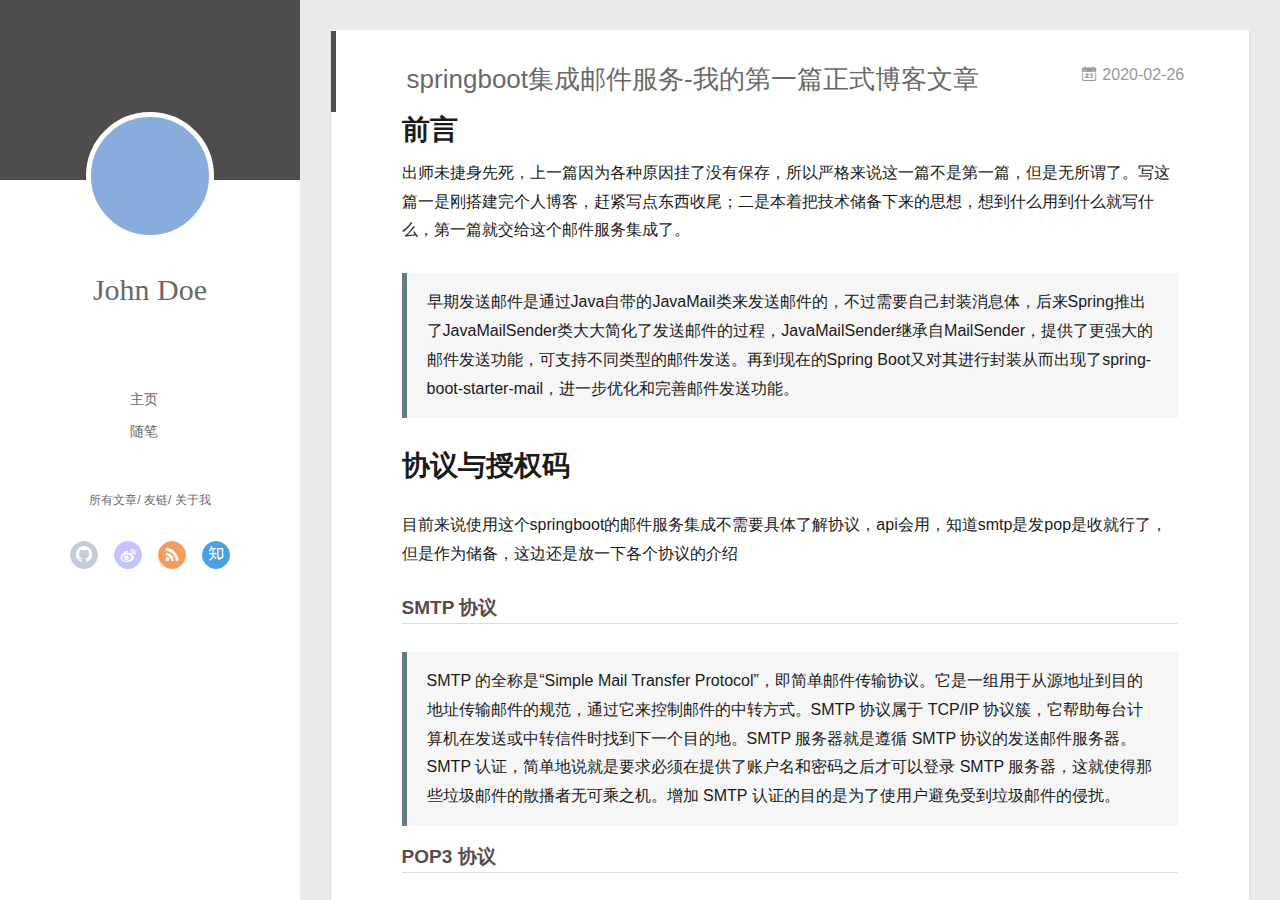
==== index.html @ 8ab534a3 "Site updated: 2020-02-26 23:52:03" ====
<!DOCTYPE html>
<html>
<head>
  <meta charset="utf-8">
  
  <meta name="renderer" content="webkit">
  <meta http-equiv="X-UA-Compatible" content="IE=edge" >
  <link rel="dns-prefetch" href="http://yoursite.com">
  <title>Hexo</title>
  <meta name="viewport" content="width=device-width, initial-scale=1, maximum-scale=1">
  <meta property="og:type" content="website">
<meta property="og:title" content="Hexo">
<meta property="og:url" content="http://yoursite.com/index.html">
<meta property="og:site_name" content="Hexo">
<meta property="og:locale" content="en_US">
<meta property="article:author" content="John Doe">
<meta name="twitter:card" content="summary">
  
    <link rel="alternative" href="/atom.xml" title="Hexo" type="application/atom+xml">
  
  
    <link rel="icon" href="/favicon.png">
  
  <link rel="stylesheet" type="text/css" href="/./main.0cf68a.css">
  <style type="text/css">
  
    #container.show {
      background: linear-gradient(200deg,#a0cfe4,#e8c37e);
    }
  </style>
  

  

<meta name="generator" content="Hexo 4.2.0"></head>

<body>
  <div id="container" q-class="show:isCtnShow">
    <canvas id="anm-canvas" class="anm-canvas"></canvas>
    <div class="left-col" q-class="show:isShow">
      
<div class="overlay" style="background: #4d4d4d"></div>
<div class="intrude-less">
	<header id="header" class="inner">
		<a href="/" class="profilepic">
			<img src="" class="js-avatar">
		</a>
		<hgroup>
		  <h1 class="header-author"><a href="/">John Doe</a></h1>
		</hgroup>
		

		<nav class="header-menu">
			<ul>
			
				<li><a href="/">主页</a></li>
	        
				<li><a href="/tags/%E9%9A%8F%E7%AC%94/">随笔</a></li>
	        
			</ul>
		</nav>
		<nav class="header-smart-menu">
    		
    			
    			<a q-on="click: openSlider(e, 'innerArchive')" href="javascript:void(0)">所有文章</a>
    			
            
    			
    			<a q-on="click: openSlider(e, 'friends')" href="javascript:void(0)">友链</a>
    			
            
    			
    			<a q-on="click: openSlider(e, 'aboutme')" href="javascript:void(0)">关于我</a>
    			
            
		</nav>
		<nav class="header-nav">
			<div class="social">
				
					<a class="github" target="_blank" href="#" title="github"><i class="icon-github"></i></a>
		        
					<a class="weibo" target="_blank" href="#" title="weibo"><i class="icon-weibo"></i></a>
		        
					<a class="rss" target="_blank" href="#" title="rss"><i class="icon-rss"></i></a>
		        
					<a class="zhihu" target="_blank" href="#" title="zhihu"><i class="icon-zhihu"></i></a>
		        
			</div>
		</nav>
	</header>		
</div>

    </div>
    <div class="mid-col" q-class="show:isShow,hide:isShow|isFalse">
      
<nav id="mobile-nav">
  	<div class="overlay js-overlay" style="background: #4d4d4d"></div>
	<div class="btnctn js-mobile-btnctn">
  		<div class="slider-trigger list" q-on="click: openSlider(e)"><i class="icon icon-sort"></i></div>
	</div>
	<div class="intrude-less">
		<header id="header" class="inner">
			<div class="profilepic">
				<img src="" class="js-avatar">
			</div>
			<hgroup>
			  <h1 class="header-author js-header-author">John Doe</h1>
			</hgroup>
			
			
			
				
			
				
			
			
			
			<nav class="header-nav">
				<div class="social">
					
						<a class="github" target="_blank" href="#" title="github"><i class="icon-github"></i></a>
			        
						<a class="weibo" target="_blank" href="#" title="weibo"><i class="icon-weibo"></i></a>
			        
						<a class="rss" target="_blank" href="#" title="rss"><i class="icon-rss"></i></a>
			        
						<a class="zhihu" target="_blank" href="#" title="zhihu"><i class="icon-zhihu"></i></a>
			        
				</div>
			</nav>

			<nav class="header-menu js-header-menu">
				<ul style="width: 50%">
				
				
					<li style="width: 50%"><a href="/">主页</a></li>
		        
					<li style="width: 50%"><a href="/tags/%E9%9A%8F%E7%AC%94/">随笔</a></li>
		        
				</ul>
			</nav>
		</header>				
	</div>
	<div class="mobile-mask" style="display:none" q-show="isShow"></div>
</nav>

      <div id="wrapper" class="body-wrap">
        <div class="menu-l">
          <div class="canvas-wrap">
            <canvas data-colors="#eaeaea" data-sectionHeight="100" data-contentId="js-content" id="myCanvas1" class="anm-canvas"></canvas>
          </div>
          <div id="js-content" class="content-ll">
            
  
    <article id="post-springboot集成邮件服务-我的第一篇正式博客文章" class="article article-type-post  article-index" itemscope itemprop="blogPost">
  <div class="article-inner">
    
      <header class="article-header">
        
  
    <h1 itemprop="name">
      <a class="article-title" href="/2020/02/26/springboot%E9%9B%86%E6%88%90%E9%82%AE%E4%BB%B6%E6%9C%8D%E5%8A%A1-%E6%88%91%E7%9A%84%E7%AC%AC%E4%B8%80%E7%AF%87%E6%AD%A3%E5%BC%8F%E5%8D%9A%E5%AE%A2%E6%96%87%E7%AB%A0/">springboot集成邮件服务-我的第一篇正式博客文章</a>
    </h1>
  

        
        <a href="/2020/02/26/springboot%E9%9B%86%E6%88%90%E9%82%AE%E4%BB%B6%E6%9C%8D%E5%8A%A1-%E6%88%91%E7%9A%84%E7%AC%AC%E4%B8%80%E7%AF%87%E6%AD%A3%E5%BC%8F%E5%8D%9A%E5%AE%A2%E6%96%87%E7%AB%A0/" class="archive-article-date">
  	<time datetime="2020-02-26T14:41:52.000Z" itemprop="datePublished"><i class="icon-calendar icon"></i>2020-02-26</time>
</a>
        
      </header>
    
    <div class="article-entry" itemprop="articleBody">
      
        <h1 id="前言"><a href="#前言" class="headerlink" title="前言"></a>前言</h1><p>出师未捷身先死，上一篇因为各种原因挂了没有保存，所以严格来说这一篇不是第一篇，但是无所谓了。写这篇一是刚搭建完个人博客，赶紧写点东西收尾；二是本着把技术储备下来的思想，想到什么用到什么就写什么，第一篇就交给这个邮件服务集成了。</p>
<blockquote>
<p>早期发送邮件是通过Java自带的JavaMail类来发送邮件的，不过需要自己封装消息体，后来Spring推出了JavaMailSender类大大简化了发送邮件的过程，JavaMailSender继承自MailSender，提供了更强大的邮件发送功能，可支持不同类型的邮件发送。再到现在的Spring Boot又对其进行封装从而出现了spring-boot-starter-mail，进一步优化和完善邮件发送功能。</p>
</blockquote>
<h1 id="协议与授权码"><a href="#协议与授权码" class="headerlink" title="协议与授权码"></a>协议与授权码</h1><p>目前来说使用这个springboot的邮件服务集成不需要具体了解协议，api会用，知道smtp是发pop是收就行了，但是作为储备，这边还是放一下各个协议的介绍</p>
<h3 id="SMTP-协议"><a href="#SMTP-协议" class="headerlink" title="SMTP 协议"></a>SMTP 协议</h3><blockquote>
<p>SMTP 的全称是“Simple Mail Transfer Protocol”，即简单邮件传输协议。它是一组用于从源地址到目的地址传输邮件的规范，通过它来控制邮件的中转方式。SMTP 协议属于 TCP/IP 协议簇，它帮助每台计算机在发送或中转信件时找到下一个目的地。SMTP 服务器就是遵循 SMTP 协议的发送邮件服务器。<br>SMTP 认证，简单地说就是要求必须在提供了账户名和密码之后才可以登录 SMTP 服务器，这就使得那些垃圾邮件的散播者无可乘之机。增加 SMTP 认证的目的是为了使用户避免受到垃圾邮件的侵扰。</p>
</blockquote>
<h3 id="POP3-协议"><a href="#POP3-协议" class="headerlink" title="POP3 协议"></a>POP3 协议</h3><blockquote>
<p>POP3是Post Office Protocol 3的简称，即邮局协议的第3个版本,它规定怎样将个人计算机连接到Internet的邮件服务器和下载电子邮件的电子协议。它是因特网电子邮件的第一个离线协议标准,POP3允许用户从服务器上把邮件存储到本地主机（即自己的计算机）上,同时删除保存在邮件服务器上的邮件，而POP3服务器则是遵循POP3协议的接收邮件服务器，用来接收电子邮件的。但目前的 POP3 邮件服务器大都可以“只下载邮件，服务器端并不删除”，也就是改进的 POP3 协议。</p>
</blockquote>
<h2 id="SMTP-和-POP3-是最初的两个协议，随着邮件的不断发展后来又增加了两个协议："><a href="#SMTP-和-POP3-是最初的两个协议，随着邮件的不断发展后来又增加了两个协议：" class="headerlink" title="SMTP 和 POP3 是最初的两个协议，随着邮件的不断发展后来又增加了两个协议："></a>SMTP 和 POP3 是最初的两个协议，随着邮件的不断发展后来又增加了两个协议：</h2><h3 id="IMAP-协议"><a href="#IMAP-协议" class="headerlink" title="IMAP 协议"></a>IMAP 协议</h3><blockquote>
<p>IMAP全称是Internet Mail Access Protocol，即交互式邮件存取协议，它是跟POP3类似邮件访问标准协议之一。不同的是，开启了IMAP后，您在电子邮件客户端收取的邮件仍然保留在服务器上，同时在客户端上的操作都会反馈到服务器上，如：删除邮件，标记已读等，服务器上的邮件也会做相应的动作。所以无论从浏览器登录邮箱或者客户端软件登录邮箱，看到的邮件以及状态都是一致的。</p>
</blockquote>
<h3 id="Mime-协议"><a href="#Mime-协议" class="headerlink" title="Mime 协议"></a>Mime 协议</h3><blockquote>
<p>MIME的英文全称是”Multipurpose Internet Mail Extensions” 多功能Internet 邮件扩充服务，它是一种多用途网际邮件扩充协议，在1992年最早应用于电子邮件系统，但后来也应用到浏览器。MIME意为多目Internet邮件扩展，它设计的最初目的是为了在发送电子邮件时附加多媒体数据，让邮件客户程序能根据其类型进行处理。然而当它被HTTP协议支持之后，它的意义就更为显著了。它使得HTTP传输的不仅是普通的文本，而变得丰富多彩。</p>
</blockquote>
<h2 id="获取客户端授权码"><a href="#获取客户端授权码" class="headerlink" title="获取客户端授权码"></a>获取客户端授权码</h2><p>在使用api之前，需要获取邮箱对应的客户端授权码，不同的邮件服务器申请授权码的方式大相径庭，这里例举两种常见。</p>
<h3 id="163邮箱"><a href="#163邮箱" class="headerlink" title="163邮箱"></a>163邮箱</h3><p><img src="/.com//mail-163.png" alt="mail-163"></p>
<h3 id="QQ邮箱"><a href="#QQ邮箱" class="headerlink" title="QQ邮箱"></a>QQ邮箱</h3><p><img src="/.com//mail-qq.png" alt="mail-qq"></p>
<hr>
<h1 id="搭建步骤以及简单使用"><a href="#搭建步骤以及简单使用" class="headerlink" title="搭建步骤以及简单使用"></a>搭建步骤以及简单使用</h1><p>既然是springboot集成邮件服务，那么第一件事自然是配置maven添加mail依赖</p>
<h2 id="pom-xml文件"><a href="#pom-xml文件" class="headerlink" title="pom.xml文件"></a>pom.xml文件</h2><figure class="highlight plain"><table><tr><td class="gutter"><pre><span class="line">1</span><br><span class="line">2</span><br><span class="line">3</span><br><span class="line">4</span><br><span class="line">5</span><br></pre></td><td class="code"><pre><span class="line">&lt;!-- email依赖 --&gt; </span><br><span class="line">&lt;dependency&gt;</span><br><span class="line">  &lt;groupId&gt;org.springframework.boot&lt;&#x2F;groupId&gt;</span><br><span class="line">  &lt;artifactId&gt;spring-boot-starter-mail&lt;&#x2F;artifactId&gt;</span><br><span class="line">&lt;&#x2F;dependency&gt;</span><br></pre></td></tr></table></figure>

<h2 id="在springboot的配置文件中添加邮件服务相关配置"><a href="#在springboot的配置文件中添加邮件服务相关配置" class="headerlink" title="在springboot的配置文件中添加邮件服务相关配置"></a>在springboot的配置文件中添加邮件服务相关配置</h2><figure class="highlight plain"><table><tr><td class="gutter"><pre><span class="line">1</span><br><span class="line">2</span><br><span class="line">3</span><br><span class="line">4</span><br><span class="line">5</span><br><span class="line">6</span><br><span class="line">7</span><br><span class="line">8</span><br><span class="line">9</span><br></pre></td><td class="code"><pre><span class="line">spring.mail.host&#x3D;smtp.163.com</span><br><span class="line"># 邮箱地址</span><br><span class="line">spring.mail.username&#x3D;****@qq.com</span><br><span class="line"># 邮箱授权码</span><br><span class="line">spring.mail.password&#x3D;****</span><br><span class="line">spring.mail.properties.mail.smtp.auth&#x3D;true</span><br><span class="line">spring.mail.properties.mail.smtp.starttls.enable&#x3D;true</span><br><span class="line">spring.mail.properties.mail.smtp.starttls.required&#x3D;true</span><br><span class="line">spring.mail.default-encoding&#x3D;UTF-8</span><br></pre></td></tr></table></figure>

<h2 id="创建发送邮件的Bean"><a href="#创建发送邮件的Bean" class="headerlink" title="创建发送邮件的Bean"></a>创建发送邮件的Bean</h2><figure class="highlight plain"><table><tr><td class="gutter"><pre><span class="line">1</span><br><span class="line">2</span><br><span class="line">3</span><br><span class="line">4</span><br><span class="line">5</span><br><span class="line">6</span><br><span class="line">7</span><br></pre></td><td class="code"><pre><span class="line">public class MailBean implements Serializable &#123;</span><br><span class="line">    private static final long serialVersionUID &#x3D; -2116367492649751914L;</span><br><span class="line">    private String recipient;&#x2F;&#x2F;邮件接收人</span><br><span class="line">    private String subject; &#x2F;&#x2F;邮件主题</span><br><span class="line">    private String content; &#x2F;&#x2F;邮件内容</span><br><span class="line">    &#x2F;&#x2F; 省略setget方法，用lombok工具也可以直接在上方加@Data省略setget方法</span><br><span class="line">&#125;</span><br></pre></td></tr></table></figure>

<h2 id="文本邮件发送"><a href="#文本邮件发送" class="headerlink" title="文本邮件发送"></a>文本邮件发送</h2><blockquote>
<p>Spring已经帮我们内置了JavaMailSender，直接在项目中引用即可。有了JavaMailSender，那么邮件发送就是一件再简单不过的事情了。我们只需要将JavaMailSender的Bean注入到我们自己的实现类中，然后使用JavaMail API来发送Email。</p>
</blockquote>
<figure class="highlight plain"><table><tr><td class="gutter"><pre><span class="line">1</span><br><span class="line">2</span><br><span class="line">3</span><br><span class="line">4</span><br><span class="line">5</span><br><span class="line">6</span><br><span class="line">7</span><br><span class="line">8</span><br><span class="line">9</span><br><span class="line">10</span><br><span class="line">11</span><br><span class="line">12</span><br><span class="line">13</span><br><span class="line">14</span><br><span class="line">15</span><br><span class="line">16</span><br><span class="line">17</span><br><span class="line">18</span><br><span class="line">19</span><br><span class="line">20</span><br><span class="line">21</span><br><span class="line">22</span><br><span class="line">23</span><br><span class="line">24</span><br><span class="line">25</span><br><span class="line">26</span><br><span class="line">27</span><br><span class="line">28</span><br><span class="line">29</span><br><span class="line">30</span><br></pre></td><td class="code"><pre><span class="line">@Component</span><br><span class="line">public class MailUtil &#123;</span><br><span class="line">    @Value(&quot;$&#123;spring.mail.username&#125;&quot;)</span><br><span class="line">    private String MAIL_SENDER; &#x2F;&#x2F;邮件发送者</span><br><span class="line"></span><br><span class="line">    @Autowired</span><br><span class="line">    private JavaMailSender javaMailSender;</span><br><span class="line"> </span><br><span class="line">    private Logger logger &#x3D; LoggerFactory.getLogger(MailUtil.class);</span><br><span class="line"> </span><br><span class="line">    &#x2F;**</span><br><span class="line">     * 发送文本邮件</span><br><span class="line">     *</span><br><span class="line">     * @param mailBean</span><br><span class="line">     *&#x2F;</span><br><span class="line">    public  void sendSimpleMail(MailBean mailBean) &#123;</span><br><span class="line">        try &#123;</span><br><span class="line">            SimpleMailMessage mailMessage&#x3D; new SimpleMailMessage();</span><br><span class="line">            mailMessage.setFrom(MAIL_SENDER);</span><br><span class="line">            mailMessage.setTo(mailBean.getRecipient());</span><br><span class="line">            mailMessage.setSubject(mailBean.getSubject());</span><br><span class="line">            mailMessage.setText(mailBean.getContent());</span><br><span class="line">            &#x2F;&#x2F;mailMessage.copyTo(copyTo);</span><br><span class="line"> </span><br><span class="line">            javaMailSender.send(mailMessage);</span><br><span class="line">        &#125; catch (Exception e) &#123;</span><br><span class="line">            logger.error(&quot;邮件发送失败&quot;, e.getMessage());</span><br><span class="line">        &#125;</span><br><span class="line">    &#125;</span><br><span class="line">&#125;</span><br></pre></td></tr></table></figure>

<p>其中：</p>
<p>from，即为邮件发送者，一般设置在配置文件中</p>
<p>to，邮件接收者，此参数可以为数组，同时发送多人</p>
<p>subject，邮件主题</p>
<p>content，邮件的主体</p>
<p>copyTo：抄送人</p>
<hr>
<h1 id="总结"><a href="#总结" class="headerlink" title="总结"></a>总结</h1><p>第一篇，也是有生以来第一次写博客，内容来说也就这些，作为备忘来说勉强足够。<br>现在也是作为积累经验，希望以后可以更加完美地归纳技术。  </p>
<h2 id="另外"><a href="#另外" class="headerlink" title="另外"></a>另外</h2><p>这次毕设使用的是校园邮件服务器，该服务器由网易企业版邮件服务器提供，授权码的申请和163邮箱申请方式差不多，需要留意的是host地址的填写，由于是学校的邮件服务器，其smtp的地址与网易的smtp地址不同，可以在<a href="https://qiye.163.com/help/client-profile.html" target="_blank" rel="noopener">网易企业邮箱帮助中心</a>根据域名查询对应的服务器地址</p>

      

      
    </div>
    <div class="article-info article-info-index">
      
      
	<div class="article-tag tagcloud">
		<i class="icon-price-tags icon"></i>
		<ul class="article-tag-list">
			 
        		<li class="article-tag-list-item">
        			<a href="javascript:void(0)" class="js-tag article-tag-list-link color1">springboot mail</a>
        		</li>
      		
		</ul>
	</div>

      

      
        <p class="article-more-link">
          <a class="article-more-a" href="/2020/02/26/springboot%E9%9B%86%E6%88%90%E9%82%AE%E4%BB%B6%E6%9C%8D%E5%8A%A1-%E6%88%91%E7%9A%84%E7%AC%AC%E4%B8%80%E7%AF%87%E6%AD%A3%E5%BC%8F%E5%8D%9A%E5%AE%A2%E6%96%87%E7%AB%A0/">展开全文 >></a>
        </p>
      

      
      <div class="clearfix"></div>
    </div>
  </div>
</article>

<aside class="wrap-side-operation">
    <div class="mod-side-operation">
        
        <div class="jump-container" id="js-jump-container" style="display:none;">
            <a href="javascript:void(0)" class="mod-side-operation__jump-to-top">
                <i class="icon-font icon-back"></i>
            </a>
            <div id="js-jump-plan-container" class="jump-plan-container" style="top: -11px;">
                <i class="icon-font icon-plane jump-plane"></i>
            </div>
        </div>
        
        
    </div>
</aside>




  
    <article id="post-hello-world" class="article article-type-post  article-index" itemscope itemprop="blogPost">
  <div class="article-inner">
    
      <header class="article-header">
        
  
    <h1 itemprop="name">
      <a class="article-title" href="/2020/02/26/hello-world/">Hello World</a>
    </h1>
  

        
        <a href="/2020/02/26/hello-world/" class="archive-article-date">
  	<time datetime="2020-02-26T09:23:44.592Z" itemprop="datePublished"><i class="icon-calendar icon"></i>2020-02-26</time>
</a>
        
      </header>
    
    <div class="article-entry" itemprop="articleBody">
      
        <p>Welcome to <a href="https://hexo.io/" target="_blank" rel="noopener">Hexo</a>! This is your very first post. Check <a href="https://hexo.io/docs/" target="_blank" rel="noopener">documentation</a> for more info. If you get any problems when using Hexo, you can find the answer in <a href="https://hexo.io/docs/troubleshooting.html" target="_blank" rel="noopener">troubleshooting</a> or you can ask me on <a href="https://github.com/hexojs/hexo/issues" target="_blank" rel="noopener">GitHub</a>.</p>
<h2 id="Quick-Start"><a href="#Quick-Start" class="headerlink" title="Quick Start"></a>Quick Start</h2><h3 id="Create-a-new-post"><a href="#Create-a-new-post" class="headerlink" title="Create a new post"></a>Create a new post</h3><figure class="highlight bash"><table><tr><td class="gutter"><pre><span class="line">1</span><br></pre></td><td class="code"><pre><span class="line">$ hexo new <span class="string">"My New Post"</span></span><br></pre></td></tr></table></figure>

<p>More info: <a href="https://hexo.io/docs/writing.html" target="_blank" rel="noopener">Writing</a></p>
<h3 id="Run-server"><a href="#Run-server" class="headerlink" title="Run server"></a>Run server</h3><figure class="highlight bash"><table><tr><td class="gutter"><pre><span class="line">1</span><br></pre></td><td class="code"><pre><span class="line">$ hexo server</span><br></pre></td></tr></table></figure>

<p>More info: <a href="https://hexo.io/docs/server.html" target="_blank" rel="noopener">Server</a></p>
<h3 id="Generate-static-files"><a href="#Generate-static-files" class="headerlink" title="Generate static files"></a>Generate static files</h3><figure class="highlight bash"><table><tr><td class="gutter"><pre><span class="line">1</span><br></pre></td><td class="code"><pre><span class="line">$ hexo generate</span><br></pre></td></tr></table></figure>

<p>More info: <a href="https://hexo.io/docs/generating.html" target="_blank" rel="noopener">Generating</a></p>
<h3 id="Deploy-to-remote-sites"><a href="#Deploy-to-remote-sites" class="headerlink" title="Deploy to remote sites"></a>Deploy to remote sites</h3><figure class="highlight bash"><table><tr><td class="gutter"><pre><span class="line">1</span><br></pre></td><td class="code"><pre><span class="line">$ hexo deploy</span><br></pre></td></tr></table></figure>

<p>More info: <a href="https://hexo.io/docs/one-command-deployment.html" target="_blank" rel="noopener">Deployment</a></p>

      

      
    </div>
    <div class="article-info article-info-index">
      
      
      

      
        <p class="article-more-link">
          <a class="article-more-a" href="/2020/02/26/hello-world/">展开全文 >></a>
        </p>
      

      
      <div class="clearfix"></div>
    </div>
  </div>
</article>

<aside class="wrap-side-operation">
    <div class="mod-side-operation">
        
        <div class="jump-container" id="js-jump-container" style="display:none;">
            <a href="javascript:void(0)" class="mod-side-operation__jump-to-top">
                <i class="icon-font icon-back"></i>
            </a>
            <div id="js-jump-plan-container" class="jump-plan-container" style="top: -11px;">
                <i class="icon-font icon-plane jump-plane"></i>
            </div>
        </div>
        
        
    </div>
</aside>




  
  


          </div>
        </div>
      </div>
      <footer id="footer">
  <div class="outer">
    <div id="footer-info">
    	<div class="footer-left">
    		&copy; 2020 John Doe
    	</div>
      	<div class="footer-right">
      		<a href="http://hexo.io/" target="_blank">Hexo</a>  Theme <a href="https://github.com/litten/hexo-theme-yilia" target="_blank">Yilia</a> by Litten
      	</div>
    </div>
  </div>
</footer>
    </div>
    <script>
	var yiliaConfig = {
		mathjax: false,
		isHome: true,
		isPost: false,
		isArchive: false,
		isTag: false,
		isCategory: false,
		open_in_new: false,
		toc_hide_index: true,
		root: "/",
		innerArchive: true,
		showTags: false
	}
</script>

<script>!function(t){function n(e){if(r[e])return r[e].exports;var i=r[e]={exports:{},id:e,loaded:!1};return t[e].call(i.exports,i,i.exports,n),i.loaded=!0,i.exports}var r={};n.m=t,n.c=r,n.p="./",n(0)}([function(t,n,r){r(195),t.exports=r(191)},function(t,n,r){var e=r(3),i=r(52),o=r(27),u=r(28),c=r(53),f="prototype",a=function(t,n,r){var s,l,h,v,p=t&a.F,d=t&a.G,y=t&a.S,g=t&a.P,b=t&a.B,m=d?e:y?e[n]||(e[n]={}):(e[n]||{})[f],x=d?i:i[n]||(i[n]={}),w=x[f]||(x[f]={});d&&(r=n);for(s in r)l=!p&&m&&void 0!==m[s],h=(l?m:r)[s],v=b&&l?c(h,e):g&&"function"==typeof h?c(Function.call,h):h,m&&u(m,s,h,t&a.U),x[s]!=h&&o(x,s,v),g&&w[s]!=h&&(w[s]=h)};e.core=i,a.F=1,a.G=2,a.S=4,a.P=8,a.B=16,a.W=32,a.U=64,a.R=128,t.exports=a},function(t,n,r){var e=r(6);t.exports=function(t){if(!e(t))throw TypeError(t+" is not an object!");return t}},function(t,n){var r=t.exports="undefined"!=typeof window&&window.Math==Math?window:"undefined"!=typeof self&&self.Math==Math?self:Function("return this")();"number"==typeof __g&&(__g=r)},function(t,n){t.exports=function(t){try{return!!t()}catch(t){return!0}}},function(t,n){var r=t.exports="undefined"!=typeof window&&window.Math==Math?window:"undefined"!=typeof self&&self.Math==Math?self:Function("return this")();"number"==typeof __g&&(__g=r)},function(t,n){t.exports=function(t){return"object"==typeof t?null!==t:"function"==typeof t}},function(t,n,r){var e=r(126)("wks"),i=r(76),o=r(3).Symbol,u="function"==typeof o;(t.exports=function(t){return e[t]||(e[t]=u&&o[t]||(u?o:i)("Symbol."+t))}).store=e},function(t,n){var r={}.hasOwnProperty;t.exports=function(t,n){return r.call(t,n)}},function(t,n,r){var e=r(94),i=r(33);t.exports=function(t){return e(i(t))}},function(t,n,r){t.exports=!r(4)(function(){return 7!=Object.defineProperty({},"a",{get:function(){return 7}}).a})},function(t,n,r){var e=r(2),i=r(167),o=r(50),u=Object.defineProperty;n.f=r(10)?Object.defineProperty:function(t,n,r){if(e(t),n=o(n,!0),e(r),i)try{return u(t,n,r)}catch(t){}if("get"in r||"set"in r)throw TypeError("Accessors not supported!");return"value"in r&&(t[n]=r.value),t}},function(t,n,r){t.exports=!r(18)(function(){return 7!=Object.defineProperty({},"a",{get:function(){return 7}}).a})},function(t,n,r){var e=r(14),i=r(22);t.exports=r(12)?function(t,n,r){return e.f(t,n,i(1,r))}:function(t,n,r){return t[n]=r,t}},function(t,n,r){var e=r(20),i=r(58),o=r(42),u=Object.defineProperty;n.f=r(12)?Object.defineProperty:function(t,n,r){if(e(t),n=o(n,!0),e(r),i)try{return u(t,n,r)}catch(t){}if("get"in r||"set"in r)throw TypeError("Accessors not supported!");return"value"in r&&(t[n]=r.value),t}},function(t,n,r){var e=r(40)("wks"),i=r(23),o=r(5).Symbol,u="function"==typeof o;(t.exports=function(t){return e[t]||(e[t]=u&&o[t]||(u?o:i)("Symbol."+t))}).store=e},function(t,n,r){var e=r(67),i=Math.min;t.exports=function(t){return t>0?i(e(t),9007199254740991):0}},function(t,n,r){var e=r(46);t.exports=function(t){return Object(e(t))}},function(t,n){t.exports=function(t){try{return!!t()}catch(t){return!0}}},function(t,n,r){var e=r(63),i=r(34);t.exports=Object.keys||function(t){return e(t,i)}},function(t,n,r){var e=r(21);t.exports=function(t){if(!e(t))throw TypeError(t+" is not an object!");return t}},function(t,n){t.exports=function(t){return"object"==typeof t?null!==t:"function"==typeof t}},function(t,n){t.exports=function(t,n){return{enumerable:!(1&t),configurable:!(2&t),writable:!(4&t),value:n}}},function(t,n){var r=0,e=Math.random();t.exports=function(t){return"Symbol(".concat(void 0===t?"":t,")_",(++r+e).toString(36))}},function(t,n){var r={}.hasOwnProperty;t.exports=function(t,n){return r.call(t,n)}},function(t,n){var r=t.exports={version:"2.4.0"};"number"==typeof __e&&(__e=r)},function(t,n){t.exports=function(t){if("function"!=typeof t)throw TypeError(t+" is not a function!");return t}},function(t,n,r){var e=r(11),i=r(66);t.exports=r(10)?function(t,n,r){return e.f(t,n,i(1,r))}:function(t,n,r){return t[n]=r,t}},function(t,n,r){var e=r(3),i=r(27),o=r(24),u=r(76)("src"),c="toString",f=Function[c],a=(""+f).split(c);r(52).inspectSource=function(t){return f.call(t)},(t.exports=function(t,n,r,c){var f="function"==typeof r;f&&(o(r,"name")||i(r,"name",n)),t[n]!==r&&(f&&(o(r,u)||i(r,u,t[n]?""+t[n]:a.join(String(n)))),t===e?t[n]=r:c?t[n]?t[n]=r:i(t,n,r):(delete t[n],i(t,n,r)))})(Function.prototype,c,function(){return"function"==typeof this&&this[u]||f.call(this)})},function(t,n,r){var e=r(1),i=r(4),o=r(46),u=function(t,n,r,e){var i=String(o(t)),u="<"+n;return""!==r&&(u+=" "+r+'="'+String(e).replace(/"/g,"&quot;")+'"'),u+">"+i+"</"+n+">"};t.exports=function(t,n){var r={};r[t]=n(u),e(e.P+e.F*i(function(){var n=""[t]('"');return n!==n.toLowerCase()||n.split('"').length>3}),"String",r)}},function(t,n,r){var e=r(115),i=r(46);t.exports=function(t){return e(i(t))}},function(t,n,r){var e=r(116),i=r(66),o=r(30),u=r(50),c=r(24),f=r(167),a=Object.getOwnPropertyDescriptor;n.f=r(10)?a:function(t,n){if(t=o(t),n=u(n,!0),f)try{return a(t,n)}catch(t){}if(c(t,n))return i(!e.f.call(t,n),t[n])}},function(t,n,r){var e=r(24),i=r(17),o=r(145)("IE_PROTO"),u=Object.prototype;t.exports=Object.getPrototypeOf||function(t){return t=i(t),e(t,o)?t[o]:"function"==typeof t.constructor&&t instanceof t.constructor?t.constructor.prototype:t instanceof Object?u:null}},function(t,n){t.exports=function(t){if(void 0==t)throw TypeError("Can't call method on  "+t);return t}},function(t,n){t.exports="constructor,hasOwnProperty,isPrototypeOf,propertyIsEnumerable,toLocaleString,toString,valueOf".split(",")},function(t,n){t.exports={}},function(t,n){t.exports=!0},function(t,n){n.f={}.propertyIsEnumerable},function(t,n,r){var e=r(14).f,i=r(8),o=r(15)("toStringTag");t.exports=function(t,n,r){t&&!i(t=r?t:t.prototype,o)&&e(t,o,{configurable:!0,value:n})}},function(t,n,r){var e=r(40)("keys"),i=r(23);t.exports=function(t){return e[t]||(e[t]=i(t))}},function(t,n,r){var e=r(5),i="__core-js_shared__",o=e[i]||(e[i]={});t.exports=function(t){return o[t]||(o[t]={})}},function(t,n){var r=Math.ceil,e=Math.floor;t.exports=function(t){return isNaN(t=+t)?0:(t>0?e:r)(t)}},function(t,n,r){var e=r(21);t.exports=function(t,n){if(!e(t))return t;var r,i;if(n&&"function"==typeof(r=t.toString)&&!e(i=r.call(t)))return i;if("function"==typeof(r=t.valueOf)&&!e(i=r.call(t)))return i;if(!n&&"function"==typeof(r=t.toString)&&!e(i=r.call(t)))return i;throw TypeError("Can't convert object to primitive value")}},function(t,n,r){var e=r(5),i=r(25),o=r(36),u=r(44),c=r(14).f;t.exports=function(t){var n=i.Symbol||(i.Symbol=o?{}:e.Symbol||{});"_"==t.charAt(0)||t in n||c(n,t,{value:u.f(t)})}},function(t,n,r){n.f=r(15)},function(t,n){var r={}.toString;t.exports=function(t){return r.call(t).slice(8,-1)}},function(t,n){t.exports=function(t){if(void 0==t)throw TypeError("Can't call method on  "+t);return t}},function(t,n,r){var e=r(4);t.exports=function(t,n){return!!t&&e(function(){n?t.call(null,function(){},1):t.call(null)})}},function(t,n,r){var e=r(53),i=r(115),o=r(17),u=r(16),c=r(203);t.exports=function(t,n){var r=1==t,f=2==t,a=3==t,s=4==t,l=6==t,h=5==t||l,v=n||c;return function(n,c,p){for(var d,y,g=o(n),b=i(g),m=e(c,p,3),x=u(b.length),w=0,S=r?v(n,x):f?v(n,0):void 0;x>w;w++)if((h||w in b)&&(d=b[w],y=m(d,w,g),t))if(r)S[w]=y;else if(y)switch(t){case 3:return!0;case 5:return d;case 6:return w;case 2:S.push(d)}else if(s)return!1;return l?-1:a||s?s:S}}},function(t,n,r){var e=r(1),i=r(52),o=r(4);t.exports=function(t,n){var r=(i.Object||{})[t]||Object[t],u={};u[t]=n(r),e(e.S+e.F*o(function(){r(1)}),"Object",u)}},function(t,n,r){var e=r(6);t.exports=function(t,n){if(!e(t))return t;var r,i;if(n&&"function"==typeof(r=t.toString)&&!e(i=r.call(t)))return i;if("function"==typeof(r=t.valueOf)&&!e(i=r.call(t)))return i;if(!n&&"function"==typeof(r=t.toString)&&!e(i=r.call(t)))return i;throw TypeError("Can't convert object to primitive value")}},function(t,n,r){var e=r(5),i=r(25),o=r(91),u=r(13),c="prototype",f=function(t,n,r){var a,s,l,h=t&f.F,v=t&f.G,p=t&f.S,d=t&f.P,y=t&f.B,g=t&f.W,b=v?i:i[n]||(i[n]={}),m=b[c],x=v?e:p?e[n]:(e[n]||{})[c];v&&(r=n);for(a in r)(s=!h&&x&&void 0!==x[a])&&a in b||(l=s?x[a]:r[a],b[a]=v&&"function"!=typeof x[a]?r[a]:y&&s?o(l,e):g&&x[a]==l?function(t){var n=function(n,r,e){if(this instanceof t){switch(arguments.length){case 0:return new t;case 1:return new t(n);case 2:return new t(n,r)}return new t(n,r,e)}return t.apply(this,arguments)};return n[c]=t[c],n}(l):d&&"function"==typeof l?o(Function.call,l):l,d&&((b.virtual||(b.virtual={}))[a]=l,t&f.R&&m&&!m[a]&&u(m,a,l)))};f.F=1,f.G=2,f.S=4,f.P=8,f.B=16,f.W=32,f.U=64,f.R=128,t.exports=f},function(t,n){var r=t.exports={version:"2.4.0"};"number"==typeof __e&&(__e=r)},function(t,n,r){var e=r(26);t.exports=function(t,n,r){if(e(t),void 0===n)return t;switch(r){case 1:return function(r){return t.call(n,r)};case 2:return function(r,e){return t.call(n,r,e)};case 3:return function(r,e,i){return t.call(n,r,e,i)}}return function(){return t.apply(n,arguments)}}},function(t,n,r){var e=r(183),i=r(1),o=r(126)("metadata"),u=o.store||(o.store=new(r(186))),c=function(t,n,r){var i=u.get(t);if(!i){if(!r)return;u.set(t,i=new e)}var o=i.get(n);if(!o){if(!r)return;i.set(n,o=new e)}return o},f=function(t,n,r){var e=c(n,r,!1);return void 0!==e&&e.has(t)},a=function(t,n,r){var e=c(n,r,!1);return void 0===e?void 0:e.get(t)},s=function(t,n,r,e){c(r,e,!0).set(t,n)},l=function(t,n){var r=c(t,n,!1),e=[];return r&&r.forEach(function(t,n){e.push(n)}),e},h=function(t){return void 0===t||"symbol"==typeof t?t:String(t)},v=function(t){i(i.S,"Reflect",t)};t.exports={store:u,map:c,has:f,get:a,set:s,keys:l,key:h,exp:v}},function(t,n,r){"use strict";if(r(10)){var e=r(69),i=r(3),o=r(4),u=r(1),c=r(127),f=r(152),a=r(53),s=r(68),l=r(66),h=r(27),v=r(73),p=r(67),d=r(16),y=r(75),g=r(50),b=r(24),m=r(180),x=r(114),w=r(6),S=r(17),_=r(137),O=r(70),E=r(32),P=r(71).f,j=r(154),F=r(76),M=r(7),A=r(48),N=r(117),T=r(146),I=r(155),k=r(80),L=r(123),R=r(74),C=r(130),D=r(160),U=r(11),W=r(31),G=U.f,B=W.f,V=i.RangeError,z=i.TypeError,q=i.Uint8Array,K="ArrayBuffer",J="Shared"+K,Y="BYTES_PER_ELEMENT",H="prototype",$=Array[H],X=f.ArrayBuffer,Q=f.DataView,Z=A(0),tt=A(2),nt=A(3),rt=A(4),et=A(5),it=A(6),ot=N(!0),ut=N(!1),ct=I.values,ft=I.keys,at=I.entries,st=$.lastIndexOf,lt=$.reduce,ht=$.reduceRight,vt=$.join,pt=$.sort,dt=$.slice,yt=$.toString,gt=$.toLocaleString,bt=M("iterator"),mt=M("toStringTag"),xt=F("typed_constructor"),wt=F("def_constructor"),St=c.CONSTR,_t=c.TYPED,Ot=c.VIEW,Et="Wrong length!",Pt=A(1,function(t,n){return Tt(T(t,t[wt]),n)}),jt=o(function(){return 1===new q(new Uint16Array([1]).buffer)[0]}),Ft=!!q&&!!q[H].set&&o(function(){new q(1).set({})}),Mt=function(t,n){if(void 0===t)throw z(Et);var r=+t,e=d(t);if(n&&!m(r,e))throw V(Et);return e},At=function(t,n){var r=p(t);if(r<0||r%n)throw V("Wrong offset!");return r},Nt=function(t){if(w(t)&&_t in t)return t;throw z(t+" is not a typed array!")},Tt=function(t,n){if(!(w(t)&&xt in t))throw z("It is not a typed array constructor!");return new t(n)},It=function(t,n){return kt(T(t,t[wt]),n)},kt=function(t,n){for(var r=0,e=n.length,i=Tt(t,e);e>r;)i[r]=n[r++];return i},Lt=function(t,n,r){G(t,n,{get:function(){return this._d[r]}})},Rt=function(t){var n,r,e,i,o,u,c=S(t),f=arguments.length,s=f>1?arguments[1]:void 0,l=void 0!==s,h=j(c);if(void 0!=h&&!_(h)){for(u=h.call(c),e=[],n=0;!(o=u.next()).done;n++)e.push(o.value);c=e}for(l&&f>2&&(s=a(s,arguments[2],2)),n=0,r=d(c.length),i=Tt(this,r);r>n;n++)i[n]=l?s(c[n],n):c[n];return i},Ct=function(){for(var t=0,n=arguments.length,r=Tt(this,n);n>t;)r[t]=arguments[t++];return r},Dt=!!q&&o(function(){gt.call(new q(1))}),Ut=function(){return gt.apply(Dt?dt.call(Nt(this)):Nt(this),arguments)},Wt={copyWithin:function(t,n){return D.call(Nt(this),t,n,arguments.length>2?arguments[2]:void 0)},every:function(t){return rt(Nt(this),t,arguments.length>1?arguments[1]:void 0)},fill:function(t){return C.apply(Nt(this),arguments)},filter:function(t){return It(this,tt(Nt(this),t,arguments.length>1?arguments[1]:void 0))},find:function(t){return et(Nt(this),t,arguments.length>1?arguments[1]:void 0)},findIndex:function(t){return it(Nt(this),t,arguments.length>1?arguments[1]:void 0)},forEach:function(t){Z(Nt(this),t,arguments.length>1?arguments[1]:void 0)},indexOf:function(t){return ut(Nt(this),t,arguments.length>1?arguments[1]:void 0)},includes:function(t){return ot(Nt(this),t,arguments.length>1?arguments[1]:void 0)},join:function(t){return vt.apply(Nt(this),arguments)},lastIndexOf:function(t){return st.apply(Nt(this),arguments)},map:function(t){return Pt(Nt(this),t,arguments.length>1?arguments[1]:void 0)},reduce:function(t){return lt.apply(Nt(this),arguments)},reduceRight:function(t){return ht.apply(Nt(this),arguments)},reverse:function(){for(var t,n=this,r=Nt(n).length,e=Math.floor(r/2),i=0;i<e;)t=n[i],n[i++]=n[--r],n[r]=t;return n},some:function(t){return nt(Nt(this),t,arguments.length>1?arguments[1]:void 0)},sort:function(t){return pt.call(Nt(this),t)},subarray:function(t,n){var r=Nt(this),e=r.length,i=y(t,e);return new(T(r,r[wt]))(r.buffer,r.byteOffset+i*r.BYTES_PER_ELEMENT,d((void 0===n?e:y(n,e))-i))}},Gt=function(t,n){return It(this,dt.call(Nt(this),t,n))},Bt=function(t){Nt(this);var n=At(arguments[1],1),r=this.length,e=S(t),i=d(e.length),o=0;if(i+n>r)throw V(Et);for(;o<i;)this[n+o]=e[o++]},Vt={entries:function(){return at.call(Nt(this))},keys:function(){return ft.call(Nt(this))},values:function(){return ct.call(Nt(this))}},zt=function(t,n){return w(t)&&t[_t]&&"symbol"!=typeof n&&n in t&&String(+n)==String(n)},qt=function(t,n){return zt(t,n=g(n,!0))?l(2,t[n]):B(t,n)},Kt=function(t,n,r){return!(zt(t,n=g(n,!0))&&w(r)&&b(r,"value"))||b(r,"get")||b(r,"set")||r.configurable||b(r,"writable")&&!r.writable||b(r,"enumerable")&&!r.enumerable?G(t,n,r):(t[n]=r.value,t)};St||(W.f=qt,U.f=Kt),u(u.S+u.F*!St,"Object",{getOwnPropertyDescriptor:qt,defineProperty:Kt}),o(function(){yt.call({})})&&(yt=gt=function(){return vt.call(this)});var Jt=v({},Wt);v(Jt,Vt),h(Jt,bt,Vt.values),v(Jt,{slice:Gt,set:Bt,constructor:function(){},toString:yt,toLocaleString:Ut}),Lt(Jt,"buffer","b"),Lt(Jt,"byteOffset","o"),Lt(Jt,"byteLength","l"),Lt(Jt,"length","e"),G(Jt,mt,{get:function(){return this[_t]}}),t.exports=function(t,n,r,f){f=!!f;var a=t+(f?"Clamped":"")+"Array",l="Uint8Array"!=a,v="get"+t,p="set"+t,y=i[a],g=y||{},b=y&&E(y),m=!y||!c.ABV,S={},_=y&&y[H],j=function(t,r){var e=t._d;return e.v[v](r*n+e.o,jt)},F=function(t,r,e){var i=t._d;f&&(e=(e=Math.round(e))<0?0:e>255?255:255&e),i.v[p](r*n+i.o,e,jt)},M=function(t,n){G(t,n,{get:function(){return j(this,n)},set:function(t){return F(this,n,t)},enumerable:!0})};m?(y=r(function(t,r,e,i){s(t,y,a,"_d");var o,u,c,f,l=0,v=0;if(w(r)){if(!(r instanceof X||(f=x(r))==K||f==J))return _t in r?kt(y,r):Rt.call(y,r);o=r,v=At(e,n);var p=r.byteLength;if(void 0===i){if(p%n)throw V(Et);if((u=p-v)<0)throw V(Et)}else if((u=d(i)*n)+v>p)throw V(Et);c=u/n}else c=Mt(r,!0),u=c*n,o=new X(u);for(h(t,"_d",{b:o,o:v,l:u,e:c,v:new Q(o)});l<c;)M(t,l++)}),_=y[H]=O(Jt),h(_,"constructor",y)):L(function(t){new y(null),new y(t)},!0)||(y=r(function(t,r,e,i){s(t,y,a);var o;return w(r)?r instanceof X||(o=x(r))==K||o==J?void 0!==i?new g(r,At(e,n),i):void 0!==e?new g(r,At(e,n)):new g(r):_t in r?kt(y,r):Rt.call(y,r):new g(Mt(r,l))}),Z(b!==Function.prototype?P(g).concat(P(b)):P(g),function(t){t in y||h(y,t,g[t])}),y[H]=_,e||(_.constructor=y));var A=_[bt],N=!!A&&("values"==A.name||void 0==A.name),T=Vt.values;h(y,xt,!0),h(_,_t,a),h(_,Ot,!0),h(_,wt,y),(f?new y(1)[mt]==a:mt in _)||G(_,mt,{get:function(){return a}}),S[a]=y,u(u.G+u.W+u.F*(y!=g),S),u(u.S,a,{BYTES_PER_ELEMENT:n,from:Rt,of:Ct}),Y in _||h(_,Y,n),u(u.P,a,Wt),R(a),u(u.P+u.F*Ft,a,{set:Bt}),u(u.P+u.F*!N,a,Vt),u(u.P+u.F*(_.toString!=yt),a,{toString:yt}),u(u.P+u.F*o(function(){new y(1).slice()}),a,{slice:Gt}),u(u.P+u.F*(o(function(){return[1,2].toLocaleString()!=new y([1,2]).toLocaleString()})||!o(function(){_.toLocaleString.call([1,2])})),a,{toLocaleString:Ut}),k[a]=N?A:T,e||N||h(_,bt,T)}}else t.exports=function(){}},function(t,n){var r={}.toString;t.exports=function(t){return r.call(t).slice(8,-1)}},function(t,n,r){var e=r(21),i=r(5).document,o=e(i)&&e(i.createElement);t.exports=function(t){return o?i.createElement(t):{}}},function(t,n,r){t.exports=!r(12)&&!r(18)(function(){return 7!=Object.defineProperty(r(57)("div"),"a",{get:function(){return 7}}).a})},function(t,n,r){"use strict";var e=r(36),i=r(51),o=r(64),u=r(13),c=r(8),f=r(35),a=r(96),s=r(38),l=r(103),h=r(15)("iterator"),v=!([].keys&&"next"in[].keys()),p="keys",d="values",y=function(){return this};t.exports=function(t,n,r,g,b,m,x){a(r,n,g);var w,S,_,O=function(t){if(!v&&t in F)return F[t];switch(t){case p:case d:return function(){return new r(this,t)}}return function(){return new r(this,t)}},E=n+" Iterator",P=b==d,j=!1,F=t.prototype,M=F[h]||F["@@iterator"]||b&&F[b],A=M||O(b),N=b?P?O("entries"):A:void 0,T="Array"==n?F.entries||M:M;if(T&&(_=l(T.call(new t)))!==Object.prototype&&(s(_,E,!0),e||c(_,h)||u(_,h,y)),P&&M&&M.name!==d&&(j=!0,A=function(){return M.call(this)}),e&&!x||!v&&!j&&F[h]||u(F,h,A),f[n]=A,f[E]=y,b)if(w={values:P?A:O(d),keys:m?A:O(p),entries:N},x)for(S in w)S in F||o(F,S,w[S]);else i(i.P+i.F*(v||j),n,w);return w}},function(t,n,r){var e=r(20),i=r(100),o=r(34),u=r(39)("IE_PROTO"),c=function(){},f="prototype",a=function(){var t,n=r(57)("iframe"),e=o.length;for(n.style.display="none",r(93).appendChild(n),n.src="javascript:",t=n.contentWindow.document,t.open(),t.write("<script>document.F=Object<\/script>"),t.close(),a=t.F;e--;)delete a[f][o[e]];return a()};t.exports=Object.create||function(t,n){var r;return null!==t?(c[f]=e(t),r=new c,c[f]=null,r[u]=t):r=a(),void 0===n?r:i(r,n)}},function(t,n,r){var e=r(63),i=r(34).concat("length","prototype");n.f=Object.getOwnPropertyNames||function(t){return e(t,i)}},function(t,n){n.f=Object.getOwnPropertySymbols},function(t,n,r){var e=r(8),i=r(9),o=r(90)(!1),u=r(39)("IE_PROTO");t.exports=function(t,n){var r,c=i(t),f=0,a=[];for(r in c)r!=u&&e(c,r)&&a.push(r);for(;n.length>f;)e(c,r=n[f++])&&(~o(a,r)||a.push(r));return a}},function(t,n,r){t.exports=r(13)},function(t,n,r){var e=r(76)("meta"),i=r(6),o=r(24),u=r(11).f,c=0,f=Object.isExtensible||function(){return!0},a=!r(4)(function(){return f(Object.preventExtensions({}))}),s=function(t){u(t,e,{value:{i:"O"+ ++c,w:{}}})},l=function(t,n){if(!i(t))return"symbol"==typeof t?t:("string"==typeof t?"S":"P")+t;if(!o(t,e)){if(!f(t))return"F";if(!n)return"E";s(t)}return t[e].i},h=function(t,n){if(!o(t,e)){if(!f(t))return!0;if(!n)return!1;s(t)}return t[e].w},v=function(t){return a&&p.NEED&&f(t)&&!o(t,e)&&s(t),t},p=t.exports={KEY:e,NEED:!1,fastKey:l,getWeak:h,onFreeze:v}},function(t,n){t.exports=function(t,n){return{enumerable:!(1&t),configurable:!(2&t),writable:!(4&t),value:n}}},function(t,n){var r=Math.ceil,e=Math.floor;t.exports=function(t){return isNaN(t=+t)?0:(t>0?e:r)(t)}},function(t,n){t.exports=function(t,n,r,e){if(!(t instanceof n)||void 0!==e&&e in t)throw TypeError(r+": incorrect invocation!");return t}},function(t,n){t.exports=!1},function(t,n,r){var e=r(2),i=r(173),o=r(133),u=r(145)("IE_PROTO"),c=function(){},f="prototype",a=function(){var t,n=r(132)("iframe"),e=o.length;for(n.style.display="none",r(135).appendChild(n),n.src="javascript:",t=n.contentWindow.document,t.open(),t.write("<script>document.F=Object<\/script>"),t.close(),a=t.F;e--;)delete a[f][o[e]];return a()};t.exports=Object.create||function(t,n){var r;return null!==t?(c[f]=e(t),r=new c,c[f]=null,r[u]=t):r=a(),void 0===n?r:i(r,n)}},function(t,n,r){var e=r(175),i=r(133).concat("length","prototype");n.f=Object.getOwnPropertyNames||function(t){return e(t,i)}},function(t,n,r){var e=r(175),i=r(133);t.exports=Object.keys||function(t){return e(t,i)}},function(t,n,r){var e=r(28);t.exports=function(t,n,r){for(var i in n)e(t,i,n[i],r);return t}},function(t,n,r){"use strict";var e=r(3),i=r(11),o=r(10),u=r(7)("species");t.exports=function(t){var n=e[t];o&&n&&!n[u]&&i.f(n,u,{configurable:!0,get:function(){return this}})}},function(t,n,r){var e=r(67),i=Math.max,o=Math.min;t.exports=function(t,n){return t=e(t),t<0?i(t+n,0):o(t,n)}},function(t,n){var r=0,e=Math.random();t.exports=function(t){return"Symbol(".concat(void 0===t?"":t,")_",(++r+e).toString(36))}},function(t,n,r){var e=r(33);t.exports=function(t){return Object(e(t))}},function(t,n,r){var e=r(7)("unscopables"),i=Array.prototype;void 0==i[e]&&r(27)(i,e,{}),t.exports=function(t){i[e][t]=!0}},function(t,n,r){var e=r(53),i=r(169),o=r(137),u=r(2),c=r(16),f=r(154),a={},s={},n=t.exports=function(t,n,r,l,h){var v,p,d,y,g=h?function(){return t}:f(t),b=e(r,l,n?2:1),m=0;if("function"!=typeof g)throw TypeError(t+" is not iterable!");if(o(g)){for(v=c(t.length);v>m;m++)if((y=n?b(u(p=t[m])[0],p[1]):b(t[m]))===a||y===s)return y}else for(d=g.call(t);!(p=d.next()).done;)if((y=i(d,b,p.value,n))===a||y===s)return y};n.BREAK=a,n.RETURN=s},function(t,n){t.exports={}},function(t,n,r){var e=r(11).f,i=r(24),o=r(7)("toStringTag");t.exports=function(t,n,r){t&&!i(t=r?t:t.prototype,o)&&e(t,o,{configurable:!0,value:n})}},function(t,n,r){var e=r(1),i=r(46),o=r(4),u=r(150),c="["+u+"]",f="​",a=RegExp("^"+c+c+"*"),s=RegExp(c+c+"*$"),l=function(t,n,r){var i={},c=o(function(){return!!u[t]()||f[t]()!=f}),a=i[t]=c?n(h):u[t];r&&(i[r]=a),e(e.P+e.F*c,"String",i)},h=l.trim=function(t,n){return t=String(i(t)),1&n&&(t=t.replace(a,"")),2&n&&(t=t.replace(s,"")),t};t.exports=l},function(t,n,r){t.exports={default:r(86),__esModule:!0}},function(t,n,r){t.exports={default:r(87),__esModule:!0}},function(t,n,r){"use strict";function e(t){return t&&t.__esModule?t:{default:t}}n.__esModule=!0;var i=r(84),o=e(i),u=r(83),c=e(u),f="function"==typeof c.default&&"symbol"==typeof o.default?function(t){return typeof t}:function(t){return t&&"function"==typeof c.default&&t.constructor===c.default&&t!==c.default.prototype?"symbol":typeof t};n.default="function"==typeof c.default&&"symbol"===f(o.default)?function(t){return void 0===t?"undefined":f(t)}:function(t){return t&&"function"==typeof c.default&&t.constructor===c.default&&t!==c.default.prototype?"symbol":void 0===t?"undefined":f(t)}},function(t,n,r){r(110),r(108),r(111),r(112),t.exports=r(25).Symbol},function(t,n,r){r(109),r(113),t.exports=r(44).f("iterator")},function(t,n){t.exports=function(t){if("function"!=typeof t)throw TypeError(t+" is not a function!");return t}},function(t,n){t.exports=function(){}},function(t,n,r){var e=r(9),i=r(106),o=r(105);t.exports=function(t){return function(n,r,u){var c,f=e(n),a=i(f.length),s=o(u,a);if(t&&r!=r){for(;a>s;)if((c=f[s++])!=c)return!0}else for(;a>s;s++)if((t||s in f)&&f[s]===r)return t||s||0;return!t&&-1}}},function(t,n,r){var e=r(88);t.exports=function(t,n,r){if(e(t),void 0===n)return t;switch(r){case 1:return function(r){return t.call(n,r)};case 2:return function(r,e){return t.call(n,r,e)};case 3:return function(r,e,i){return t.call(n,r,e,i)}}return function(){return t.apply(n,arguments)}}},function(t,n,r){var e=r(19),i=r(62),o=r(37);t.exports=function(t){var n=e(t),r=i.f;if(r)for(var u,c=r(t),f=o.f,a=0;c.length>a;)f.call(t,u=c[a++])&&n.push(u);return n}},function(t,n,r){t.exports=r(5).document&&document.documentElement},function(t,n,r){var e=r(56);t.exports=Object("z").propertyIsEnumerable(0)?Object:function(t){return"String"==e(t)?t.split(""):Object(t)}},function(t,n,r){var e=r(56);t.exports=Array.isArray||function(t){return"Array"==e(t)}},function(t,n,r){"use strict";var e=r(60),i=r(22),o=r(38),u={};r(13)(u,r(15)("iterator"),function(){return this}),t.exports=function(t,n,r){t.prototype=e(u,{next:i(1,r)}),o(t,n+" Iterator")}},function(t,n){t.exports=function(t,n){return{value:n,done:!!t}}},function(t,n,r){var e=r(19),i=r(9);t.exports=function(t,n){for(var r,o=i(t),u=e(o),c=u.length,f=0;c>f;)if(o[r=u[f++]]===n)return r}},function(t,n,r){var e=r(23)("meta"),i=r(21),o=r(8),u=r(14).f,c=0,f=Object.isExtensible||function(){return!0},a=!r(18)(function(){return f(Object.preventExtensions({}))}),s=function(t){u(t,e,{value:{i:"O"+ ++c,w:{}}})},l=function(t,n){if(!i(t))return"symbol"==typeof t?t:("string"==typeof t?"S":"P")+t;if(!o(t,e)){if(!f(t))return"F";if(!n)return"E";s(t)}return t[e].i},h=function(t,n){if(!o(t,e)){if(!f(t))return!0;if(!n)return!1;s(t)}return t[e].w},v=function(t){return a&&p.NEED&&f(t)&&!o(t,e)&&s(t),t},p=t.exports={KEY:e,NEED:!1,fastKey:l,getWeak:h,onFreeze:v}},function(t,n,r){var e=r(14),i=r(20),o=r(19);t.exports=r(12)?Object.defineProperties:function(t,n){i(t);for(var r,u=o(n),c=u.length,f=0;c>f;)e.f(t,r=u[f++],n[r]);return t}},function(t,n,r){var e=r(37),i=r(22),o=r(9),u=r(42),c=r(8),f=r(58),a=Object.getOwnPropertyDescriptor;n.f=r(12)?a:function(t,n){if(t=o(t),n=u(n,!0),f)try{return a(t,n)}catch(t){}if(c(t,n))return i(!e.f.call(t,n),t[n])}},function(t,n,r){var e=r(9),i=r(61).f,o={}.toString,u="object"==typeof window&&window&&Object.getOwnPropertyNames?Object.getOwnPropertyNames(window):[],c=function(t){try{return i(t)}catch(t){return u.slice()}};t.exports.f=function(t){return u&&"[object Window]"==o.call(t)?c(t):i(e(t))}},function(t,n,r){var e=r(8),i=r(77),o=r(39)("IE_PROTO"),u=Object.prototype;t.exports=Object.getPrototypeOf||function(t){return t=i(t),e(t,o)?t[o]:"function"==typeof t.constructor&&t instanceof t.constructor?t.constructor.prototype:t instanceof Object?u:null}},function(t,n,r){var e=r(41),i=r(33);t.exports=function(t){return function(n,r){var o,u,c=String(i(n)),f=e(r),a=c.length;return f<0||f>=a?t?"":void 0:(o=c.charCodeAt(f),o<55296||o>56319||f+1===a||(u=c.charCodeAt(f+1))<56320||u>57343?t?c.charAt(f):o:t?c.slice(f,f+2):u-56320+(o-55296<<10)+65536)}}},function(t,n,r){var e=r(41),i=Math.max,o=Math.min;t.exports=function(t,n){return t=e(t),t<0?i(t+n,0):o(t,n)}},function(t,n,r){var e=r(41),i=Math.min;t.exports=function(t){return t>0?i(e(t),9007199254740991):0}},function(t,n,r){"use strict";var e=r(89),i=r(97),o=r(35),u=r(9);t.exports=r(59)(Array,"Array",function(t,n){this._t=u(t),this._i=0,this._k=n},function(){var t=this._t,n=this._k,r=this._i++;return!t||r>=t.length?(this._t=void 0,i(1)):"keys"==n?i(0,r):"values"==n?i(0,t[r]):i(0,[r,t[r]])},"values"),o.Arguments=o.Array,e("keys"),e("values"),e("entries")},function(t,n){},function(t,n,r){"use strict";var e=r(104)(!0);r(59)(String,"String",function(t){this._t=String(t),this._i=0},function(){var t,n=this._t,r=this._i;return r>=n.length?{value:void 0,done:!0}:(t=e(n,r),this._i+=t.length,{value:t,done:!1})})},function(t,n,r){"use strict";var e=r(5),i=r(8),o=r(12),u=r(51),c=r(64),f=r(99).KEY,a=r(18),s=r(40),l=r(38),h=r(23),v=r(15),p=r(44),d=r(43),y=r(98),g=r(92),b=r(95),m=r(20),x=r(9),w=r(42),S=r(22),_=r(60),O=r(102),E=r(101),P=r(14),j=r(19),F=E.f,M=P.f,A=O.f,N=e.Symbol,T=e.JSON,I=T&&T.stringify,k="prototype",L=v("_hidden"),R=v("toPrimitive"),C={}.propertyIsEnumerable,D=s("symbol-registry"),U=s("symbols"),W=s("op-symbols"),G=Object[k],B="function"==typeof N,V=e.QObject,z=!V||!V[k]||!V[k].findChild,q=o&&a(function(){return 7!=_(M({},"a",{get:function(){return M(this,"a",{value:7}).a}})).a})?function(t,n,r){var e=F(G,n);e&&delete G[n],M(t,n,r),e&&t!==G&&M(G,n,e)}:M,K=function(t){var n=U[t]=_(N[k]);return n._k=t,n},J=B&&"symbol"==typeof N.iterator?function(t){return"symbol"==typeof t}:function(t){return t instanceof N},Y=function(t,n,r){return t===G&&Y(W,n,r),m(t),n=w(n,!0),m(r),i(U,n)?(r.enumerable?(i(t,L)&&t[L][n]&&(t[L][n]=!1),r=_(r,{enumerable:S(0,!1)})):(i(t,L)||M(t,L,S(1,{})),t[L][n]=!0),q(t,n,r)):M(t,n,r)},H=function(t,n){m(t);for(var r,e=g(n=x(n)),i=0,o=e.length;o>i;)Y(t,r=e[i++],n[r]);return t},$=function(t,n){return void 0===n?_(t):H(_(t),n)},X=function(t){var n=C.call(this,t=w(t,!0));return!(this===G&&i(U,t)&&!i(W,t))&&(!(n||!i(this,t)||!i(U,t)||i(this,L)&&this[L][t])||n)},Q=function(t,n){if(t=x(t),n=w(n,!0),t!==G||!i(U,n)||i(W,n)){var r=F(t,n);return!r||!i(U,n)||i(t,L)&&t[L][n]||(r.enumerable=!0),r}},Z=function(t){for(var n,r=A(x(t)),e=[],o=0;r.length>o;)i(U,n=r[o++])||n==L||n==f||e.push(n);return e},tt=function(t){for(var n,r=t===G,e=A(r?W:x(t)),o=[],u=0;e.length>u;)!i(U,n=e[u++])||r&&!i(G,n)||o.push(U[n]);return o};B||(N=function(){if(this instanceof N)throw TypeError("Symbol is not a constructor!");var t=h(arguments.length>0?arguments[0]:void 0),n=function(r){this===G&&n.call(W,r),i(this,L)&&i(this[L],t)&&(this[L][t]=!1),q(this,t,S(1,r))};return o&&z&&q(G,t,{configurable:!0,set:n}),K(t)},c(N[k],"toString",function(){return this._k}),E.f=Q,P.f=Y,r(61).f=O.f=Z,r(37).f=X,r(62).f=tt,o&&!r(36)&&c(G,"propertyIsEnumerable",X,!0),p.f=function(t){return K(v(t))}),u(u.G+u.W+u.F*!B,{Symbol:N});for(var nt="hasInstance,isConcatSpreadable,iterator,match,replace,search,species,split,toPrimitive,toStringTag,unscopables".split(","),rt=0;nt.length>rt;)v(nt[rt++]);for(var nt=j(v.store),rt=0;nt.length>rt;)d(nt[rt++]);u(u.S+u.F*!B,"Symbol",{for:function(t){return i(D,t+="")?D[t]:D[t]=N(t)},keyFor:function(t){if(J(t))return y(D,t);throw TypeError(t+" is not a symbol!")},useSetter:function(){z=!0},useSimple:function(){z=!1}}),u(u.S+u.F*!B,"Object",{create:$,defineProperty:Y,defineProperties:H,getOwnPropertyDescriptor:Q,getOwnPropertyNames:Z,getOwnPropertySymbols:tt}),T&&u(u.S+u.F*(!B||a(function(){var t=N();return"[null]"!=I([t])||"{}"!=I({a:t})||"{}"!=I(Object(t))})),"JSON",{stringify:function(t){if(void 0!==t&&!J(t)){for(var n,r,e=[t],i=1;arguments.length>i;)e.push(arguments[i++]);return n=e[1],"function"==typeof n&&(r=n),!r&&b(n)||(n=function(t,n){if(r&&(n=r.call(this,t,n)),!J(n))return n}),e[1]=n,I.apply(T,e)}}}),N[k][R]||r(13)(N[k],R,N[k].valueOf),l(N,"Symbol"),l(Math,"Math",!0),l(e.JSON,"JSON",!0)},function(t,n,r){r(43)("asyncIterator")},function(t,n,r){r(43)("observable")},function(t,n,r){r(107);for(var e=r(5),i=r(13),o=r(35),u=r(15)("toStringTag"),c=["NodeList","DOMTokenList","MediaList","StyleSheetList","CSSRuleList"],f=0;f<5;f++){var a=c[f],s=e[a],l=s&&s.prototype;l&&!l[u]&&i(l,u,a),o[a]=o.Array}},function(t,n,r){var e=r(45),i=r(7)("toStringTag"),o="Arguments"==e(function(){return arguments}()),u=function(t,n){try{return t[n]}catch(t){}};t.exports=function(t){var n,r,c;return void 0===t?"Undefined":null===t?"Null":"string"==typeof(r=u(n=Object(t),i))?r:o?e(n):"Object"==(c=e(n))&&"function"==typeof n.callee?"Arguments":c}},function(t,n,r){var e=r(45);t.exports=Object("z").propertyIsEnumerable(0)?Object:function(t){return"String"==e(t)?t.split(""):Object(t)}},function(t,n){n.f={}.propertyIsEnumerable},function(t,n,r){var e=r(30),i=r(16),o=r(75);t.exports=function(t){return function(n,r,u){var c,f=e(n),a=i(f.length),s=o(u,a);if(t&&r!=r){for(;a>s;)if((c=f[s++])!=c)return!0}else for(;a>s;s++)if((t||s in f)&&f[s]===r)return t||s||0;return!t&&-1}}},function(t,n,r){"use strict";var e=r(3),i=r(1),o=r(28),u=r(73),c=r(65),f=r(79),a=r(68),s=r(6),l=r(4),h=r(123),v=r(81),p=r(136);t.exports=function(t,n,r,d,y,g){var b=e[t],m=b,x=y?"set":"add",w=m&&m.prototype,S={},_=function(t){var n=w[t];o(w,t,"delete"==t?function(t){return!(g&&!s(t))&&n.call(this,0===t?0:t)}:"has"==t?function(t){return!(g&&!s(t))&&n.call(this,0===t?0:t)}:"get"==t?function(t){return g&&!s(t)?void 0:n.call(this,0===t?0:t)}:"add"==t?function(t){return n.call(this,0===t?0:t),this}:function(t,r){return n.call(this,0===t?0:t,r),this})};if("function"==typeof m&&(g||w.forEach&&!l(function(){(new m).entries().next()}))){var O=new m,E=O[x](g?{}:-0,1)!=O,P=l(function(){O.has(1)}),j=h(function(t){new m(t)}),F=!g&&l(function(){for(var t=new m,n=5;n--;)t[x](n,n);return!t.has(-0)});j||(m=n(function(n,r){a(n,m,t);var e=p(new b,n,m);return void 0!=r&&f(r,y,e[x],e),e}),m.prototype=w,w.constructor=m),(P||F)&&(_("delete"),_("has"),y&&_("get")),(F||E)&&_(x),g&&w.clear&&delete w.clear}else m=d.getConstructor(n,t,y,x),u(m.prototype,r),c.NEED=!0;return v(m,t),S[t]=m,i(i.G+i.W+i.F*(m!=b),S),g||d.setStrong(m,t,y),m}},function(t,n,r){"use strict";var e=r(27),i=r(28),o=r(4),u=r(46),c=r(7);t.exports=function(t,n,r){var f=c(t),a=r(u,f,""[t]),s=a[0],l=a[1];o(function(){var n={};return n[f]=function(){return 7},7!=""[t](n)})&&(i(String.prototype,t,s),e(RegExp.prototype,f,2==n?function(t,n){return l.call(t,this,n)}:function(t){return l.call(t,this)}))}
},function(t,n,r){"use strict";var e=r(2);t.exports=function(){var t=e(this),n="";return t.global&&(n+="g"),t.ignoreCase&&(n+="i"),t.multiline&&(n+="m"),t.unicode&&(n+="u"),t.sticky&&(n+="y"),n}},function(t,n){t.exports=function(t,n,r){var e=void 0===r;switch(n.length){case 0:return e?t():t.call(r);case 1:return e?t(n[0]):t.call(r,n[0]);case 2:return e?t(n[0],n[1]):t.call(r,n[0],n[1]);case 3:return e?t(n[0],n[1],n[2]):t.call(r,n[0],n[1],n[2]);case 4:return e?t(n[0],n[1],n[2],n[3]):t.call(r,n[0],n[1],n[2],n[3])}return t.apply(r,n)}},function(t,n,r){var e=r(6),i=r(45),o=r(7)("match");t.exports=function(t){var n;return e(t)&&(void 0!==(n=t[o])?!!n:"RegExp"==i(t))}},function(t,n,r){var e=r(7)("iterator"),i=!1;try{var o=[7][e]();o.return=function(){i=!0},Array.from(o,function(){throw 2})}catch(t){}t.exports=function(t,n){if(!n&&!i)return!1;var r=!1;try{var o=[7],u=o[e]();u.next=function(){return{done:r=!0}},o[e]=function(){return u},t(o)}catch(t){}return r}},function(t,n,r){t.exports=r(69)||!r(4)(function(){var t=Math.random();__defineSetter__.call(null,t,function(){}),delete r(3)[t]})},function(t,n){n.f=Object.getOwnPropertySymbols},function(t,n,r){var e=r(3),i="__core-js_shared__",o=e[i]||(e[i]={});t.exports=function(t){return o[t]||(o[t]={})}},function(t,n,r){for(var e,i=r(3),o=r(27),u=r(76),c=u("typed_array"),f=u("view"),a=!(!i.ArrayBuffer||!i.DataView),s=a,l=0,h="Int8Array,Uint8Array,Uint8ClampedArray,Int16Array,Uint16Array,Int32Array,Uint32Array,Float32Array,Float64Array".split(",");l<9;)(e=i[h[l++]])?(o(e.prototype,c,!0),o(e.prototype,f,!0)):s=!1;t.exports={ABV:a,CONSTR:s,TYPED:c,VIEW:f}},function(t,n){"use strict";var r={versions:function(){var t=window.navigator.userAgent;return{trident:t.indexOf("Trident")>-1,presto:t.indexOf("Presto")>-1,webKit:t.indexOf("AppleWebKit")>-1,gecko:t.indexOf("Gecko")>-1&&-1==t.indexOf("KHTML"),mobile:!!t.match(/AppleWebKit.*Mobile.*/),ios:!!t.match(/\(i[^;]+;( U;)? CPU.+Mac OS X/),android:t.indexOf("Android")>-1||t.indexOf("Linux")>-1,iPhone:t.indexOf("iPhone")>-1||t.indexOf("Mac")>-1,iPad:t.indexOf("iPad")>-1,webApp:-1==t.indexOf("Safari"),weixin:-1==t.indexOf("MicroMessenger")}}()};t.exports=r},function(t,n,r){"use strict";var e=r(85),i=function(t){return t&&t.__esModule?t:{default:t}}(e),o=function(){function t(t,n,e){return n||e?String.fromCharCode(n||e):r[t]||t}function n(t){return e[t]}var r={"&quot;":'"',"&lt;":"<","&gt;":">","&amp;":"&","&nbsp;":" "},e={};for(var u in r)e[r[u]]=u;return r["&apos;"]="'",e["'"]="&#39;",{encode:function(t){return t?(""+t).replace(/['<> "&]/g,n).replace(/\r?\n/g,"<br/>").replace(/\s/g,"&nbsp;"):""},decode:function(n){return n?(""+n).replace(/<br\s*\/?>/gi,"\n").replace(/&quot;|&lt;|&gt;|&amp;|&nbsp;|&apos;|&#(\d+);|&#(\d+)/g,t).replace(/\u00a0/g," "):""},encodeBase16:function(t){if(!t)return t;t+="";for(var n=[],r=0,e=t.length;e>r;r++)n.push(t.charCodeAt(r).toString(16).toUpperCase());return n.join("")},encodeBase16forJSON:function(t){if(!t)return t;t=t.replace(/[\u4E00-\u9FBF]/gi,function(t){return escape(t).replace("%u","\\u")});for(var n=[],r=0,e=t.length;e>r;r++)n.push(t.charCodeAt(r).toString(16).toUpperCase());return n.join("")},decodeBase16:function(t){if(!t)return t;t+="";for(var n=[],r=0,e=t.length;e>r;r+=2)n.push(String.fromCharCode("0x"+t.slice(r,r+2)));return n.join("")},encodeObject:function(t){if(t instanceof Array)for(var n=0,r=t.length;r>n;n++)t[n]=o.encodeObject(t[n]);else if("object"==(void 0===t?"undefined":(0,i.default)(t)))for(var e in t)t[e]=o.encodeObject(t[e]);else if("string"==typeof t)return o.encode(t);return t},loadScript:function(t){var n=document.createElement("script");document.getElementsByTagName("body")[0].appendChild(n),n.setAttribute("src",t)},addLoadEvent:function(t){var n=window.onload;"function"!=typeof window.onload?window.onload=t:window.onload=function(){n(),t()}}}}();t.exports=o},function(t,n,r){"use strict";var e=r(17),i=r(75),o=r(16);t.exports=function(t){for(var n=e(this),r=o(n.length),u=arguments.length,c=i(u>1?arguments[1]:void 0,r),f=u>2?arguments[2]:void 0,a=void 0===f?r:i(f,r);a>c;)n[c++]=t;return n}},function(t,n,r){"use strict";var e=r(11),i=r(66);t.exports=function(t,n,r){n in t?e.f(t,n,i(0,r)):t[n]=r}},function(t,n,r){var e=r(6),i=r(3).document,o=e(i)&&e(i.createElement);t.exports=function(t){return o?i.createElement(t):{}}},function(t,n){t.exports="constructor,hasOwnProperty,isPrototypeOf,propertyIsEnumerable,toLocaleString,toString,valueOf".split(",")},function(t,n,r){var e=r(7)("match");t.exports=function(t){var n=/./;try{"/./"[t](n)}catch(r){try{return n[e]=!1,!"/./"[t](n)}catch(t){}}return!0}},function(t,n,r){t.exports=r(3).document&&document.documentElement},function(t,n,r){var e=r(6),i=r(144).set;t.exports=function(t,n,r){var o,u=n.constructor;return u!==r&&"function"==typeof u&&(o=u.prototype)!==r.prototype&&e(o)&&i&&i(t,o),t}},function(t,n,r){var e=r(80),i=r(7)("iterator"),o=Array.prototype;t.exports=function(t){return void 0!==t&&(e.Array===t||o[i]===t)}},function(t,n,r){var e=r(45);t.exports=Array.isArray||function(t){return"Array"==e(t)}},function(t,n,r){"use strict";var e=r(70),i=r(66),o=r(81),u={};r(27)(u,r(7)("iterator"),function(){return this}),t.exports=function(t,n,r){t.prototype=e(u,{next:i(1,r)}),o(t,n+" Iterator")}},function(t,n,r){"use strict";var e=r(69),i=r(1),o=r(28),u=r(27),c=r(24),f=r(80),a=r(139),s=r(81),l=r(32),h=r(7)("iterator"),v=!([].keys&&"next"in[].keys()),p="keys",d="values",y=function(){return this};t.exports=function(t,n,r,g,b,m,x){a(r,n,g);var w,S,_,O=function(t){if(!v&&t in F)return F[t];switch(t){case p:case d:return function(){return new r(this,t)}}return function(){return new r(this,t)}},E=n+" Iterator",P=b==d,j=!1,F=t.prototype,M=F[h]||F["@@iterator"]||b&&F[b],A=M||O(b),N=b?P?O("entries"):A:void 0,T="Array"==n?F.entries||M:M;if(T&&(_=l(T.call(new t)))!==Object.prototype&&(s(_,E,!0),e||c(_,h)||u(_,h,y)),P&&M&&M.name!==d&&(j=!0,A=function(){return M.call(this)}),e&&!x||!v&&!j&&F[h]||u(F,h,A),f[n]=A,f[E]=y,b)if(w={values:P?A:O(d),keys:m?A:O(p),entries:N},x)for(S in w)S in F||o(F,S,w[S]);else i(i.P+i.F*(v||j),n,w);return w}},function(t,n){var r=Math.expm1;t.exports=!r||r(10)>22025.465794806718||r(10)<22025.465794806718||-2e-17!=r(-2e-17)?function(t){return 0==(t=+t)?t:t>-1e-6&&t<1e-6?t+t*t/2:Math.exp(t)-1}:r},function(t,n){t.exports=Math.sign||function(t){return 0==(t=+t)||t!=t?t:t<0?-1:1}},function(t,n,r){var e=r(3),i=r(151).set,o=e.MutationObserver||e.WebKitMutationObserver,u=e.process,c=e.Promise,f="process"==r(45)(u);t.exports=function(){var t,n,r,a=function(){var e,i;for(f&&(e=u.domain)&&e.exit();t;){i=t.fn,t=t.next;try{i()}catch(e){throw t?r():n=void 0,e}}n=void 0,e&&e.enter()};if(f)r=function(){u.nextTick(a)};else if(o){var s=!0,l=document.createTextNode("");new o(a).observe(l,{characterData:!0}),r=function(){l.data=s=!s}}else if(c&&c.resolve){var h=c.resolve();r=function(){h.then(a)}}else r=function(){i.call(e,a)};return function(e){var i={fn:e,next:void 0};n&&(n.next=i),t||(t=i,r()),n=i}}},function(t,n,r){var e=r(6),i=r(2),o=function(t,n){if(i(t),!e(n)&&null!==n)throw TypeError(n+": can't set as prototype!")};t.exports={set:Object.setPrototypeOf||("__proto__"in{}?function(t,n,e){try{e=r(53)(Function.call,r(31).f(Object.prototype,"__proto__").set,2),e(t,[]),n=!(t instanceof Array)}catch(t){n=!0}return function(t,r){return o(t,r),n?t.__proto__=r:e(t,r),t}}({},!1):void 0),check:o}},function(t,n,r){var e=r(126)("keys"),i=r(76);t.exports=function(t){return e[t]||(e[t]=i(t))}},function(t,n,r){var e=r(2),i=r(26),o=r(7)("species");t.exports=function(t,n){var r,u=e(t).constructor;return void 0===u||void 0==(r=e(u)[o])?n:i(r)}},function(t,n,r){var e=r(67),i=r(46);t.exports=function(t){return function(n,r){var o,u,c=String(i(n)),f=e(r),a=c.length;return f<0||f>=a?t?"":void 0:(o=c.charCodeAt(f),o<55296||o>56319||f+1===a||(u=c.charCodeAt(f+1))<56320||u>57343?t?c.charAt(f):o:t?c.slice(f,f+2):u-56320+(o-55296<<10)+65536)}}},function(t,n,r){var e=r(122),i=r(46);t.exports=function(t,n,r){if(e(n))throw TypeError("String#"+r+" doesn't accept regex!");return String(i(t))}},function(t,n,r){"use strict";var e=r(67),i=r(46);t.exports=function(t){var n=String(i(this)),r="",o=e(t);if(o<0||o==1/0)throw RangeError("Count can't be negative");for(;o>0;(o>>>=1)&&(n+=n))1&o&&(r+=n);return r}},function(t,n){t.exports="\t\n\v\f\r   ᠎             　\u2028\u2029\ufeff"},function(t,n,r){var e,i,o,u=r(53),c=r(121),f=r(135),a=r(132),s=r(3),l=s.process,h=s.setImmediate,v=s.clearImmediate,p=s.MessageChannel,d=0,y={},g="onreadystatechange",b=function(){var t=+this;if(y.hasOwnProperty(t)){var n=y[t];delete y[t],n()}},m=function(t){b.call(t.data)};h&&v||(h=function(t){for(var n=[],r=1;arguments.length>r;)n.push(arguments[r++]);return y[++d]=function(){c("function"==typeof t?t:Function(t),n)},e(d),d},v=function(t){delete y[t]},"process"==r(45)(l)?e=function(t){l.nextTick(u(b,t,1))}:p?(i=new p,o=i.port2,i.port1.onmessage=m,e=u(o.postMessage,o,1)):s.addEventListener&&"function"==typeof postMessage&&!s.importScripts?(e=function(t){s.postMessage(t+"","*")},s.addEventListener("message",m,!1)):e=g in a("script")?function(t){f.appendChild(a("script"))[g]=function(){f.removeChild(this),b.call(t)}}:function(t){setTimeout(u(b,t,1),0)}),t.exports={set:h,clear:v}},function(t,n,r){"use strict";var e=r(3),i=r(10),o=r(69),u=r(127),c=r(27),f=r(73),a=r(4),s=r(68),l=r(67),h=r(16),v=r(71).f,p=r(11).f,d=r(130),y=r(81),g="ArrayBuffer",b="DataView",m="prototype",x="Wrong length!",w="Wrong index!",S=e[g],_=e[b],O=e.Math,E=e.RangeError,P=e.Infinity,j=S,F=O.abs,M=O.pow,A=O.floor,N=O.log,T=O.LN2,I="buffer",k="byteLength",L="byteOffset",R=i?"_b":I,C=i?"_l":k,D=i?"_o":L,U=function(t,n,r){var e,i,o,u=Array(r),c=8*r-n-1,f=(1<<c)-1,a=f>>1,s=23===n?M(2,-24)-M(2,-77):0,l=0,h=t<0||0===t&&1/t<0?1:0;for(t=F(t),t!=t||t===P?(i=t!=t?1:0,e=f):(e=A(N(t)/T),t*(o=M(2,-e))<1&&(e--,o*=2),t+=e+a>=1?s/o:s*M(2,1-a),t*o>=2&&(e++,o/=2),e+a>=f?(i=0,e=f):e+a>=1?(i=(t*o-1)*M(2,n),e+=a):(i=t*M(2,a-1)*M(2,n),e=0));n>=8;u[l++]=255&i,i/=256,n-=8);for(e=e<<n|i,c+=n;c>0;u[l++]=255&e,e/=256,c-=8);return u[--l]|=128*h,u},W=function(t,n,r){var e,i=8*r-n-1,o=(1<<i)-1,u=o>>1,c=i-7,f=r-1,a=t[f--],s=127&a;for(a>>=7;c>0;s=256*s+t[f],f--,c-=8);for(e=s&(1<<-c)-1,s>>=-c,c+=n;c>0;e=256*e+t[f],f--,c-=8);if(0===s)s=1-u;else{if(s===o)return e?NaN:a?-P:P;e+=M(2,n),s-=u}return(a?-1:1)*e*M(2,s-n)},G=function(t){return t[3]<<24|t[2]<<16|t[1]<<8|t[0]},B=function(t){return[255&t]},V=function(t){return[255&t,t>>8&255]},z=function(t){return[255&t,t>>8&255,t>>16&255,t>>24&255]},q=function(t){return U(t,52,8)},K=function(t){return U(t,23,4)},J=function(t,n,r){p(t[m],n,{get:function(){return this[r]}})},Y=function(t,n,r,e){var i=+r,o=l(i);if(i!=o||o<0||o+n>t[C])throw E(w);var u=t[R]._b,c=o+t[D],f=u.slice(c,c+n);return e?f:f.reverse()},H=function(t,n,r,e,i,o){var u=+r,c=l(u);if(u!=c||c<0||c+n>t[C])throw E(w);for(var f=t[R]._b,a=c+t[D],s=e(+i),h=0;h<n;h++)f[a+h]=s[o?h:n-h-1]},$=function(t,n){s(t,S,g);var r=+n,e=h(r);if(r!=e)throw E(x);return e};if(u.ABV){if(!a(function(){new S})||!a(function(){new S(.5)})){S=function(t){return new j($(this,t))};for(var X,Q=S[m]=j[m],Z=v(j),tt=0;Z.length>tt;)(X=Z[tt++])in S||c(S,X,j[X]);o||(Q.constructor=S)}var nt=new _(new S(2)),rt=_[m].setInt8;nt.setInt8(0,2147483648),nt.setInt8(1,2147483649),!nt.getInt8(0)&&nt.getInt8(1)||f(_[m],{setInt8:function(t,n){rt.call(this,t,n<<24>>24)},setUint8:function(t,n){rt.call(this,t,n<<24>>24)}},!0)}else S=function(t){var n=$(this,t);this._b=d.call(Array(n),0),this[C]=n},_=function(t,n,r){s(this,_,b),s(t,S,b);var e=t[C],i=l(n);if(i<0||i>e)throw E("Wrong offset!");if(r=void 0===r?e-i:h(r),i+r>e)throw E(x);this[R]=t,this[D]=i,this[C]=r},i&&(J(S,k,"_l"),J(_,I,"_b"),J(_,k,"_l"),J(_,L,"_o")),f(_[m],{getInt8:function(t){return Y(this,1,t)[0]<<24>>24},getUint8:function(t){return Y(this,1,t)[0]},getInt16:function(t){var n=Y(this,2,t,arguments[1]);return(n[1]<<8|n[0])<<16>>16},getUint16:function(t){var n=Y(this,2,t,arguments[1]);return n[1]<<8|n[0]},getInt32:function(t){return G(Y(this,4,t,arguments[1]))},getUint32:function(t){return G(Y(this,4,t,arguments[1]))>>>0},getFloat32:function(t){return W(Y(this,4,t,arguments[1]),23,4)},getFloat64:function(t){return W(Y(this,8,t,arguments[1]),52,8)},setInt8:function(t,n){H(this,1,t,B,n)},setUint8:function(t,n){H(this,1,t,B,n)},setInt16:function(t,n){H(this,2,t,V,n,arguments[2])},setUint16:function(t,n){H(this,2,t,V,n,arguments[2])},setInt32:function(t,n){H(this,4,t,z,n,arguments[2])},setUint32:function(t,n){H(this,4,t,z,n,arguments[2])},setFloat32:function(t,n){H(this,4,t,K,n,arguments[2])},setFloat64:function(t,n){H(this,8,t,q,n,arguments[2])}});y(S,g),y(_,b),c(_[m],u.VIEW,!0),n[g]=S,n[b]=_},function(t,n,r){var e=r(3),i=r(52),o=r(69),u=r(182),c=r(11).f;t.exports=function(t){var n=i.Symbol||(i.Symbol=o?{}:e.Symbol||{});"_"==t.charAt(0)||t in n||c(n,t,{value:u.f(t)})}},function(t,n,r){var e=r(114),i=r(7)("iterator"),o=r(80);t.exports=r(52).getIteratorMethod=function(t){if(void 0!=t)return t[i]||t["@@iterator"]||o[e(t)]}},function(t,n,r){"use strict";var e=r(78),i=r(170),o=r(80),u=r(30);t.exports=r(140)(Array,"Array",function(t,n){this._t=u(t),this._i=0,this._k=n},function(){var t=this._t,n=this._k,r=this._i++;return!t||r>=t.length?(this._t=void 0,i(1)):"keys"==n?i(0,r):"values"==n?i(0,t[r]):i(0,[r,t[r]])},"values"),o.Arguments=o.Array,e("keys"),e("values"),e("entries")},function(t,n){function r(t,n){t.classList?t.classList.add(n):t.className+=" "+n}t.exports=r},function(t,n){function r(t,n){if(t.classList)t.classList.remove(n);else{var r=new RegExp("(^|\\b)"+n.split(" ").join("|")+"(\\b|$)","gi");t.className=t.className.replace(r," ")}}t.exports=r},function(t,n){function r(){throw new Error("setTimeout has not been defined")}function e(){throw new Error("clearTimeout has not been defined")}function i(t){if(s===setTimeout)return setTimeout(t,0);if((s===r||!s)&&setTimeout)return s=setTimeout,setTimeout(t,0);try{return s(t,0)}catch(n){try{return s.call(null,t,0)}catch(n){return s.call(this,t,0)}}}function o(t){if(l===clearTimeout)return clearTimeout(t);if((l===e||!l)&&clearTimeout)return l=clearTimeout,clearTimeout(t);try{return l(t)}catch(n){try{return l.call(null,t)}catch(n){return l.call(this,t)}}}function u(){d&&v&&(d=!1,v.length?p=v.concat(p):y=-1,p.length&&c())}function c(){if(!d){var t=i(u);d=!0;for(var n=p.length;n;){for(v=p,p=[];++y<n;)v&&v[y].run();y=-1,n=p.length}v=null,d=!1,o(t)}}function f(t,n){this.fun=t,this.array=n}function a(){}var s,l,h=t.exports={};!function(){try{s="function"==typeof setTimeout?setTimeout:r}catch(t){s=r}try{l="function"==typeof clearTimeout?clearTimeout:e}catch(t){l=e}}();var v,p=[],d=!1,y=-1;h.nextTick=function(t){var n=new Array(arguments.length-1);if(arguments.length>1)for(var r=1;r<arguments.length;r++)n[r-1]=arguments[r];p.push(new f(t,n)),1!==p.length||d||i(c)},f.prototype.run=function(){this.fun.apply(null,this.array)},h.title="browser",h.browser=!0,h.env={},h.argv=[],h.version="",h.versions={},h.on=a,h.addListener=a,h.once=a,h.off=a,h.removeListener=a,h.removeAllListeners=a,h.emit=a,h.prependListener=a,h.prependOnceListener=a,h.listeners=function(t){return[]},h.binding=function(t){throw new Error("process.binding is not supported")},h.cwd=function(){return"/"},h.chdir=function(t){throw new Error("process.chdir is not supported")},h.umask=function(){return 0}},function(t,n,r){var e=r(45);t.exports=function(t,n){if("number"!=typeof t&&"Number"!=e(t))throw TypeError(n);return+t}},function(t,n,r){"use strict";var e=r(17),i=r(75),o=r(16);t.exports=[].copyWithin||function(t,n){var r=e(this),u=o(r.length),c=i(t,u),f=i(n,u),a=arguments.length>2?arguments[2]:void 0,s=Math.min((void 0===a?u:i(a,u))-f,u-c),l=1;for(f<c&&c<f+s&&(l=-1,f+=s-1,c+=s-1);s-- >0;)f in r?r[c]=r[f]:delete r[c],c+=l,f+=l;return r}},function(t,n,r){var e=r(79);t.exports=function(t,n){var r=[];return e(t,!1,r.push,r,n),r}},function(t,n,r){var e=r(26),i=r(17),o=r(115),u=r(16);t.exports=function(t,n,r,c,f){e(n);var a=i(t),s=o(a),l=u(a.length),h=f?l-1:0,v=f?-1:1;if(r<2)for(;;){if(h in s){c=s[h],h+=v;break}if(h+=v,f?h<0:l<=h)throw TypeError("Reduce of empty array with no initial value")}for(;f?h>=0:l>h;h+=v)h in s&&(c=n(c,s[h],h,a));return c}},function(t,n,r){"use strict";var e=r(26),i=r(6),o=r(121),u=[].slice,c={},f=function(t,n,r){if(!(n in c)){for(var e=[],i=0;i<n;i++)e[i]="a["+i+"]";c[n]=Function("F,a","return new F("+e.join(",")+")")}return c[n](t,r)};t.exports=Function.bind||function(t){var n=e(this),r=u.call(arguments,1),c=function(){var e=r.concat(u.call(arguments));return this instanceof c?f(n,e.length,e):o(n,e,t)};return i(n.prototype)&&(c.prototype=n.prototype),c}},function(t,n,r){"use strict";var e=r(11).f,i=r(70),o=r(73),u=r(53),c=r(68),f=r(46),a=r(79),s=r(140),l=r(170),h=r(74),v=r(10),p=r(65).fastKey,d=v?"_s":"size",y=function(t,n){var r,e=p(n);if("F"!==e)return t._i[e];for(r=t._f;r;r=r.n)if(r.k==n)return r};t.exports={getConstructor:function(t,n,r,s){var l=t(function(t,e){c(t,l,n,"_i"),t._i=i(null),t._f=void 0,t._l=void 0,t[d]=0,void 0!=e&&a(e,r,t[s],t)});return o(l.prototype,{clear:function(){for(var t=this,n=t._i,r=t._f;r;r=r.n)r.r=!0,r.p&&(r.p=r.p.n=void 0),delete n[r.i];t._f=t._l=void 0,t[d]=0},delete:function(t){var n=this,r=y(n,t);if(r){var e=r.n,i=r.p;delete n._i[r.i],r.r=!0,i&&(i.n=e),e&&(e.p=i),n._f==r&&(n._f=e),n._l==r&&(n._l=i),n[d]--}return!!r},forEach:function(t){c(this,l,"forEach");for(var n,r=u(t,arguments.length>1?arguments[1]:void 0,3);n=n?n.n:this._f;)for(r(n.v,n.k,this);n&&n.r;)n=n.p},has:function(t){return!!y(this,t)}}),v&&e(l.prototype,"size",{get:function(){return f(this[d])}}),l},def:function(t,n,r){var e,i,o=y(t,n);return o?o.v=r:(t._l=o={i:i=p(n,!0),k:n,v:r,p:e=t._l,n:void 0,r:!1},t._f||(t._f=o),e&&(e.n=o),t[d]++,"F"!==i&&(t._i[i]=o)),t},getEntry:y,setStrong:function(t,n,r){s(t,n,function(t,n){this._t=t,this._k=n,this._l=void 0},function(){for(var t=this,n=t._k,r=t._l;r&&r.r;)r=r.p;return t._t&&(t._l=r=r?r.n:t._t._f)?"keys"==n?l(0,r.k):"values"==n?l(0,r.v):l(0,[r.k,r.v]):(t._t=void 0,l(1))},r?"entries":"values",!r,!0),h(n)}}},function(t,n,r){var e=r(114),i=r(161);t.exports=function(t){return function(){if(e(this)!=t)throw TypeError(t+"#toJSON isn't generic");return i(this)}}},function(t,n,r){"use strict";var e=r(73),i=r(65).getWeak,o=r(2),u=r(6),c=r(68),f=r(79),a=r(48),s=r(24),l=a(5),h=a(6),v=0,p=function(t){return t._l||(t._l=new d)},d=function(){this.a=[]},y=function(t,n){return l(t.a,function(t){return t[0]===n})};d.prototype={get:function(t){var n=y(this,t);if(n)return n[1]},has:function(t){return!!y(this,t)},set:function(t,n){var r=y(this,t);r?r[1]=n:this.a.push([t,n])},delete:function(t){var n=h(this.a,function(n){return n[0]===t});return~n&&this.a.splice(n,1),!!~n}},t.exports={getConstructor:function(t,n,r,o){var a=t(function(t,e){c(t,a,n,"_i"),t._i=v++,t._l=void 0,void 0!=e&&f(e,r,t[o],t)});return e(a.prototype,{delete:function(t){if(!u(t))return!1;var n=i(t);return!0===n?p(this).delete(t):n&&s(n,this._i)&&delete n[this._i]},has:function(t){if(!u(t))return!1;var n=i(t);return!0===n?p(this).has(t):n&&s(n,this._i)}}),a},def:function(t,n,r){var e=i(o(n),!0);return!0===e?p(t).set(n,r):e[t._i]=r,t},ufstore:p}},function(t,n,r){t.exports=!r(10)&&!r(4)(function(){return 7!=Object.defineProperty(r(132)("div"),"a",{get:function(){return 7}}).a})},function(t,n,r){var e=r(6),i=Math.floor;t.exports=function(t){return!e(t)&&isFinite(t)&&i(t)===t}},function(t,n,r){var e=r(2);t.exports=function(t,n,r,i){try{return i?n(e(r)[0],r[1]):n(r)}catch(n){var o=t.return;throw void 0!==o&&e(o.call(t)),n}}},function(t,n){t.exports=function(t,n){return{value:n,done:!!t}}},function(t,n){t.exports=Math.log1p||function(t){return(t=+t)>-1e-8&&t<1e-8?t-t*t/2:Math.log(1+t)}},function(t,n,r){"use strict";var e=r(72),i=r(125),o=r(116),u=r(17),c=r(115),f=Object.assign;t.exports=!f||r(4)(function(){var t={},n={},r=Symbol(),e="abcdefghijklmnopqrst";return t[r]=7,e.split("").forEach(function(t){n[t]=t}),7!=f({},t)[r]||Object.keys(f({},n)).join("")!=e})?function(t,n){for(var r=u(t),f=arguments.length,a=1,s=i.f,l=o.f;f>a;)for(var h,v=c(arguments[a++]),p=s?e(v).concat(s(v)):e(v),d=p.length,y=0;d>y;)l.call(v,h=p[y++])&&(r[h]=v[h]);return r}:f},function(t,n,r){var e=r(11),i=r(2),o=r(72);t.exports=r(10)?Object.defineProperties:function(t,n){i(t);for(var r,u=o(n),c=u.length,f=0;c>f;)e.f(t,r=u[f++],n[r]);return t}},function(t,n,r){var e=r(30),i=r(71).f,o={}.toString,u="object"==typeof window&&window&&Object.getOwnPropertyNames?Object.getOwnPropertyNames(window):[],c=function(t){try{return i(t)}catch(t){return u.slice()}};t.exports.f=function(t){return u&&"[object Window]"==o.call(t)?c(t):i(e(t))}},function(t,n,r){var e=r(24),i=r(30),o=r(117)(!1),u=r(145)("IE_PROTO");t.exports=function(t,n){var r,c=i(t),f=0,a=[];for(r in c)r!=u&&e(c,r)&&a.push(r);for(;n.length>f;)e(c,r=n[f++])&&(~o(a,r)||a.push(r));return a}},function(t,n,r){var e=r(72),i=r(30),o=r(116).f;t.exports=function(t){return function(n){for(var r,u=i(n),c=e(u),f=c.length,a=0,s=[];f>a;)o.call(u,r=c[a++])&&s.push(t?[r,u[r]]:u[r]);return s}}},function(t,n,r){var e=r(71),i=r(125),o=r(2),u=r(3).Reflect;t.exports=u&&u.ownKeys||function(t){var n=e.f(o(t)),r=i.f;return r?n.concat(r(t)):n}},function(t,n,r){var e=r(3).parseFloat,i=r(82).trim;t.exports=1/e(r(150)+"-0")!=-1/0?function(t){var n=i(String(t),3),r=e(n);return 0===r&&"-"==n.charAt(0)?-0:r}:e},function(t,n,r){var e=r(3).parseInt,i=r(82).trim,o=r(150),u=/^[\-+]?0[xX]/;t.exports=8!==e(o+"08")||22!==e(o+"0x16")?function(t,n){var r=i(String(t),3);return e(r,n>>>0||(u.test(r)?16:10))}:e},function(t,n){t.exports=Object.is||function(t,n){return t===n?0!==t||1/t==1/n:t!=t&&n!=n}},function(t,n,r){var e=r(16),i=r(149),o=r(46);t.exports=function(t,n,r,u){var c=String(o(t)),f=c.length,a=void 0===r?" ":String(r),s=e(n);if(s<=f||""==a)return c;var l=s-f,h=i.call(a,Math.ceil(l/a.length));return h.length>l&&(h=h.slice(0,l)),u?h+c:c+h}},function(t,n,r){n.f=r(7)},function(t,n,r){"use strict";var e=r(164);t.exports=r(118)("Map",function(t){return function(){return t(this,arguments.length>0?arguments[0]:void 0)}},{get:function(t){var n=e.getEntry(this,t);return n&&n.v},set:function(t,n){return e.def(this,0===t?0:t,n)}},e,!0)},function(t,n,r){r(10)&&"g"!=/./g.flags&&r(11).f(RegExp.prototype,"flags",{configurable:!0,get:r(120)})},function(t,n,r){"use strict";var e=r(164);t.exports=r(118)("Set",function(t){return function(){return t(this,arguments.length>0?arguments[0]:void 0)}},{add:function(t){return e.def(this,t=0===t?0:t,t)}},e)},function(t,n,r){"use strict";var e,i=r(48)(0),o=r(28),u=r(65),c=r(172),f=r(166),a=r(6),s=u.getWeak,l=Object.isExtensible,h=f.ufstore,v={},p=function(t){return function(){return t(this,arguments.length>0?arguments[0]:void 0)}},d={get:function(t){if(a(t)){var n=s(t);return!0===n?h(this).get(t):n?n[this._i]:void 0}},set:function(t,n){return f.def(this,t,n)}},y=t.exports=r(118)("WeakMap",p,d,f,!0,!0);7!=(new y).set((Object.freeze||Object)(v),7).get(v)&&(e=f.getConstructor(p),c(e.prototype,d),u.NEED=!0,i(["delete","has","get","set"],function(t){var n=y.prototype,r=n[t];o(n,t,function(n,i){if(a(n)&&!l(n)){this._f||(this._f=new e);var o=this._f[t](n,i);return"set"==t?this:o}return r.call(this,n,i)})}))},,,,function(t,n){"use strict";function r(){var t=document.querySelector("#page-nav");if(t&&!document.querySelector("#page-nav .extend.prev")&&(t.innerHTML='<a class="extend prev disabled" rel="prev">&laquo; Prev</a>'+t.innerHTML),t&&!document.querySelector("#page-nav .extend.next")&&(t.innerHTML=t.innerHTML+'<a class="extend next disabled" rel="next">Next &raquo;</a>'),yiliaConfig&&yiliaConfig.open_in_new){document.querySelectorAll(".article-entry a:not(.article-more-a)").forEach(function(t){var n=t.getAttribute("target");n&&""!==n||t.setAttribute("target","_blank")})}if(yiliaConfig&&yiliaConfig.toc_hide_index){document.querySelectorAll(".toc-number").forEach(function(t){t.style.display="none"})}var n=document.querySelector("#js-aboutme");n&&0!==n.length&&(n.innerHTML=n.innerText)}t.exports={init:r}},function(t,n,r){"use strict";function e(t){return t&&t.__esModule?t:{default:t}}function i(t,n){var r=/\/|index.html/g;return t.replace(r,"")===n.replace(r,"")}function o(){for(var t=document.querySelectorAll(".js-header-menu li a"),n=window.location.pathname,r=0,e=t.length;r<e;r++){var o=t[r];i(n,o.getAttribute("href"))&&(0,h.default)(o,"active")}}function u(t){for(var n=t.offsetLeft,r=t.offsetParent;null!==r;)n+=r.offsetLeft,r=r.offsetParent;return n}function c(t){for(var n=t.offsetTop,r=t.offsetParent;null!==r;)n+=r.offsetTop,r=r.offsetParent;return n}function f(t,n,r,e,i){var o=u(t),f=c(t)-n;if(f-r<=i){var a=t.$newDom;a||(a=t.cloneNode(!0),(0,d.default)(t,a),t.$newDom=a,a.style.position="fixed",a.style.top=(r||f)+"px",a.style.left=o+"px",a.style.zIndex=e||2,a.style.width="100%",a.style.color="#fff"),a.style.visibility="visible",t.style.visibility="hidden"}else{t.style.visibility="visible";var s=t.$newDom;s&&(s.style.visibility="hidden")}}function a(){var t=document.querySelector(".js-overlay"),n=document.querySelector(".js-header-menu");f(t,document.body.scrollTop,-63,2,0),f(n,document.body.scrollTop,1,3,0)}function s(){document.querySelector("#container").addEventListener("scroll",function(t){a()}),window.addEventListener("scroll",function(t){a()}),a()}var l=r(156),h=e(l),v=r(157),p=(e(v),r(382)),d=e(p),y=r(128),g=e(y),b=r(190),m=e(b),x=r(129);(function(){g.default.versions.mobile&&window.screen.width<800&&(o(),s())})(),(0,x.addLoadEvent)(function(){m.default.init()}),t.exports={}},,,,function(t,n,r){(function(t){"use strict";function n(t,n,r){t[n]||Object[e](t,n,{writable:!0,configurable:!0,value:r})}if(r(381),r(391),r(198),t._babelPolyfill)throw new Error("only one instance of babel-polyfill is allowed");t._babelPolyfill=!0;var e="defineProperty";n(String.prototype,"padLeft","".padStart),n(String.prototype,"padRight","".padEnd),"pop,reverse,shift,keys,values,entries,indexOf,every,some,forEach,map,filter,find,findIndex,includes,join,slice,concat,push,splice,unshift,sort,lastIndexOf,reduce,reduceRight,copyWithin,fill".split(",").forEach(function(t){[][t]&&n(Array,t,Function.call.bind([][t]))})}).call(n,function(){return this}())},,,function(t,n,r){r(210),t.exports=r(52).RegExp.escape},,,,function(t,n,r){var e=r(6),i=r(138),o=r(7)("species");t.exports=function(t){var n;return i(t)&&(n=t.constructor,"function"!=typeof n||n!==Array&&!i(n.prototype)||(n=void 0),e(n)&&null===(n=n[o])&&(n=void 0)),void 0===n?Array:n}},function(t,n,r){var e=r(202);t.exports=function(t,n){return new(e(t))(n)}},function(t,n,r){"use strict";var e=r(2),i=r(50),o="number";t.exports=function(t){if("string"!==t&&t!==o&&"default"!==t)throw TypeError("Incorrect hint");return i(e(this),t!=o)}},function(t,n,r){var e=r(72),i=r(125),o=r(116);t.exports=function(t){var n=e(t),r=i.f;if(r)for(var u,c=r(t),f=o.f,a=0;c.length>a;)f.call(t,u=c[a++])&&n.push(u);return n}},function(t,n,r){var e=r(72),i=r(30);t.exports=function(t,n){for(var r,o=i(t),u=e(o),c=u.length,f=0;c>f;)if(o[r=u[f++]]===n)return r}},function(t,n,r){"use strict";var e=r(208),i=r(121),o=r(26);t.exports=function(){for(var t=o(this),n=arguments.length,r=Array(n),u=0,c=e._,f=!1;n>u;)(r[u]=arguments[u++])===c&&(f=!0);return function(){var e,o=this,u=arguments.length,a=0,s=0;if(!f&&!u)return i(t,r,o);if(e=r.slice(),f)for(;n>a;a++)e[a]===c&&(e[a]=arguments[s++]);for(;u>s;)e.push(arguments[s++]);return i(t,e,o)}}},function(t,n,r){t.exports=r(3)},function(t,n){t.exports=function(t,n){var r=n===Object(n)?function(t){return n[t]}:n;return function(n){return String(n).replace(t,r)}}},function(t,n,r){var e=r(1),i=r(209)(/[\\^$*+?.()|[\]{}]/g,"\\$&");e(e.S,"RegExp",{escape:function(t){return i(t)}})},function(t,n,r){var e=r(1);e(e.P,"Array",{copyWithin:r(160)}),r(78)("copyWithin")},function(t,n,r){"use strict";var e=r(1),i=r(48)(4);e(e.P+e.F*!r(47)([].every,!0),"Array",{every:function(t){return i(this,t,arguments[1])}})},function(t,n,r){var e=r(1);e(e.P,"Array",{fill:r(130)}),r(78)("fill")},function(t,n,r){"use strict";var e=r(1),i=r(48)(2);e(e.P+e.F*!r(47)([].filter,!0),"Array",{filter:function(t){return i(this,t,arguments[1])}})},function(t,n,r){"use strict";var e=r(1),i=r(48)(6),o="findIndex",u=!0;o in[]&&Array(1)[o](function(){u=!1}),e(e.P+e.F*u,"Array",{findIndex:function(t){return i(this,t,arguments.length>1?arguments[1]:void 0)}}),r(78)(o)},function(t,n,r){"use strict";var e=r(1),i=r(48)(5),o="find",u=!0;o in[]&&Array(1)[o](function(){u=!1}),e(e.P+e.F*u,"Array",{find:function(t){return i(this,t,arguments.length>1?arguments[1]:void 0)}}),r(78)(o)},function(t,n,r){"use strict";var e=r(1),i=r(48)(0),o=r(47)([].forEach,!0);e(e.P+e.F*!o,"Array",{forEach:function(t){return i(this,t,arguments[1])}})},function(t,n,r){"use strict";var e=r(53),i=r(1),o=r(17),u=r(169),c=r(137),f=r(16),a=r(131),s=r(154);i(i.S+i.F*!r(123)(function(t){Array.from(t)}),"Array",{from:function(t){var n,r,i,l,h=o(t),v="function"==typeof this?this:Array,p=arguments.length,d=p>1?arguments[1]:void 0,y=void 0!==d,g=0,b=s(h);if(y&&(d=e(d,p>2?arguments[2]:void 0,2)),void 0==b||v==Array&&c(b))for(n=f(h.length),r=new v(n);n>g;g++)a(r,g,y?d(h[g],g):h[g]);else for(l=b.call(h),r=new v;!(i=l.next()).done;g++)a(r,g,y?u(l,d,[i.value,g],!0):i.value);return r.length=g,r}})},function(t,n,r){"use strict";var e=r(1),i=r(117)(!1),o=[].indexOf,u=!!o&&1/[1].indexOf(1,-0)<0;e(e.P+e.F*(u||!r(47)(o)),"Array",{indexOf:function(t){return u?o.apply(this,arguments)||0:i(this,t,arguments[1])}})},function(t,n,r){var e=r(1);e(e.S,"Array",{isArray:r(138)})},function(t,n,r){"use strict";var e=r(1),i=r(30),o=[].join;e(e.P+e.F*(r(115)!=Object||!r(47)(o)),"Array",{join:function(t){return o.call(i(this),void 0===t?",":t)}})},function(t,n,r){"use strict";var e=r(1),i=r(30),o=r(67),u=r(16),c=[].lastIndexOf,f=!!c&&1/[1].lastIndexOf(1,-0)<0;e(e.P+e.F*(f||!r(47)(c)),"Array",{lastIndexOf:function(t){if(f)return c.apply(this,arguments)||0;var n=i(this),r=u(n.length),e=r-1;for(arguments.length>1&&(e=Math.min(e,o(arguments[1]))),e<0&&(e=r+e);e>=0;e--)if(e in n&&n[e]===t)return e||0;return-1}})},function(t,n,r){"use strict";var e=r(1),i=r(48)(1);e(e.P+e.F*!r(47)([].map,!0),"Array",{map:function(t){return i(this,t,arguments[1])}})},function(t,n,r){"use strict";var e=r(1),i=r(131);e(e.S+e.F*r(4)(function(){function t(){}return!(Array.of.call(t)instanceof t)}),"Array",{of:function(){for(var t=0,n=arguments.length,r=new("function"==typeof this?this:Array)(n);n>t;)i(r,t,arguments[t++]);return r.length=n,r}})},function(t,n,r){"use strict";var e=r(1),i=r(162);e(e.P+e.F*!r(47)([].reduceRight,!0),"Array",{reduceRight:function(t){return i(this,t,arguments.length,arguments[1],!0)}})},function(t,n,r){"use strict";var e=r(1),i=r(162);e(e.P+e.F*!r(47)([].reduce,!0),"Array",{reduce:function(t){return i(this,t,arguments.length,arguments[1],!1)}})},function(t,n,r){"use strict";var e=r(1),i=r(135),o=r(45),u=r(75),c=r(16),f=[].slice;e(e.P+e.F*r(4)(function(){i&&f.call(i)}),"Array",{slice:function(t,n){var r=c(this.length),e=o(this);if(n=void 0===n?r:n,"Array"==e)return f.call(this,t,n);for(var i=u(t,r),a=u(n,r),s=c(a-i),l=Array(s),h=0;h<s;h++)l[h]="String"==e?this.charAt(i+h):this[i+h];return l}})},function(t,n,r){"use strict";var e=r(1),i=r(48)(3);e(e.P+e.F*!r(47)([].some,!0),"Array",{some:function(t){return i(this,t,arguments[1])}})},function(t,n,r){"use strict";var e=r(1),i=r(26),o=r(17),u=r(4),c=[].sort,f=[1,2,3];e(e.P+e.F*(u(function(){f.sort(void 0)})||!u(function(){f.sort(null)})||!r(47)(c)),"Array",{sort:function(t){return void 0===t?c.call(o(this)):c.call(o(this),i(t))}})},function(t,n,r){r(74)("Array")},function(t,n,r){var e=r(1);e(e.S,"Date",{now:function(){return(new Date).getTime()}})},function(t,n,r){"use strict";var e=r(1),i=r(4),o=Date.prototype.getTime,u=function(t){return t>9?t:"0"+t};e(e.P+e.F*(i(function(){return"0385-07-25T07:06:39.999Z"!=new Date(-5e13-1).toISOString()})||!i(function(){new Date(NaN).toISOString()})),"Date",{toISOString:function(){
if(!isFinite(o.call(this)))throw RangeError("Invalid time value");var t=this,n=t.getUTCFullYear(),r=t.getUTCMilliseconds(),e=n<0?"-":n>9999?"+":"";return e+("00000"+Math.abs(n)).slice(e?-6:-4)+"-"+u(t.getUTCMonth()+1)+"-"+u(t.getUTCDate())+"T"+u(t.getUTCHours())+":"+u(t.getUTCMinutes())+":"+u(t.getUTCSeconds())+"."+(r>99?r:"0"+u(r))+"Z"}})},function(t,n,r){"use strict";var e=r(1),i=r(17),o=r(50);e(e.P+e.F*r(4)(function(){return null!==new Date(NaN).toJSON()||1!==Date.prototype.toJSON.call({toISOString:function(){return 1}})}),"Date",{toJSON:function(t){var n=i(this),r=o(n);return"number"!=typeof r||isFinite(r)?n.toISOString():null}})},function(t,n,r){var e=r(7)("toPrimitive"),i=Date.prototype;e in i||r(27)(i,e,r(204))},function(t,n,r){var e=Date.prototype,i="Invalid Date",o="toString",u=e[o],c=e.getTime;new Date(NaN)+""!=i&&r(28)(e,o,function(){var t=c.call(this);return t===t?u.call(this):i})},function(t,n,r){var e=r(1);e(e.P,"Function",{bind:r(163)})},function(t,n,r){"use strict";var e=r(6),i=r(32),o=r(7)("hasInstance"),u=Function.prototype;o in u||r(11).f(u,o,{value:function(t){if("function"!=typeof this||!e(t))return!1;if(!e(this.prototype))return t instanceof this;for(;t=i(t);)if(this.prototype===t)return!0;return!1}})},function(t,n,r){var e=r(11).f,i=r(66),o=r(24),u=Function.prototype,c="name",f=Object.isExtensible||function(){return!0};c in u||r(10)&&e(u,c,{configurable:!0,get:function(){try{var t=this,n=(""+t).match(/^\s*function ([^ (]*)/)[1];return o(t,c)||!f(t)||e(t,c,i(5,n)),n}catch(t){return""}}})},function(t,n,r){var e=r(1),i=r(171),o=Math.sqrt,u=Math.acosh;e(e.S+e.F*!(u&&710==Math.floor(u(Number.MAX_VALUE))&&u(1/0)==1/0),"Math",{acosh:function(t){return(t=+t)<1?NaN:t>94906265.62425156?Math.log(t)+Math.LN2:i(t-1+o(t-1)*o(t+1))}})},function(t,n,r){function e(t){return isFinite(t=+t)&&0!=t?t<0?-e(-t):Math.log(t+Math.sqrt(t*t+1)):t}var i=r(1),o=Math.asinh;i(i.S+i.F*!(o&&1/o(0)>0),"Math",{asinh:e})},function(t,n,r){var e=r(1),i=Math.atanh;e(e.S+e.F*!(i&&1/i(-0)<0),"Math",{atanh:function(t){return 0==(t=+t)?t:Math.log((1+t)/(1-t))/2}})},function(t,n,r){var e=r(1),i=r(142);e(e.S,"Math",{cbrt:function(t){return i(t=+t)*Math.pow(Math.abs(t),1/3)}})},function(t,n,r){var e=r(1);e(e.S,"Math",{clz32:function(t){return(t>>>=0)?31-Math.floor(Math.log(t+.5)*Math.LOG2E):32}})},function(t,n,r){var e=r(1),i=Math.exp;e(e.S,"Math",{cosh:function(t){return(i(t=+t)+i(-t))/2}})},function(t,n,r){var e=r(1),i=r(141);e(e.S+e.F*(i!=Math.expm1),"Math",{expm1:i})},function(t,n,r){var e=r(1),i=r(142),o=Math.pow,u=o(2,-52),c=o(2,-23),f=o(2,127)*(2-c),a=o(2,-126),s=function(t){return t+1/u-1/u};e(e.S,"Math",{fround:function(t){var n,r,e=Math.abs(t),o=i(t);return e<a?o*s(e/a/c)*a*c:(n=(1+c/u)*e,r=n-(n-e),r>f||r!=r?o*(1/0):o*r)}})},function(t,n,r){var e=r(1),i=Math.abs;e(e.S,"Math",{hypot:function(t,n){for(var r,e,o=0,u=0,c=arguments.length,f=0;u<c;)r=i(arguments[u++]),f<r?(e=f/r,o=o*e*e+1,f=r):r>0?(e=r/f,o+=e*e):o+=r;return f===1/0?1/0:f*Math.sqrt(o)}})},function(t,n,r){var e=r(1),i=Math.imul;e(e.S+e.F*r(4)(function(){return-5!=i(4294967295,5)||2!=i.length}),"Math",{imul:function(t,n){var r=65535,e=+t,i=+n,o=r&e,u=r&i;return 0|o*u+((r&e>>>16)*u+o*(r&i>>>16)<<16>>>0)}})},function(t,n,r){var e=r(1);e(e.S,"Math",{log10:function(t){return Math.log(t)/Math.LN10}})},function(t,n,r){var e=r(1);e(e.S,"Math",{log1p:r(171)})},function(t,n,r){var e=r(1);e(e.S,"Math",{log2:function(t){return Math.log(t)/Math.LN2}})},function(t,n,r){var e=r(1);e(e.S,"Math",{sign:r(142)})},function(t,n,r){var e=r(1),i=r(141),o=Math.exp;e(e.S+e.F*r(4)(function(){return-2e-17!=!Math.sinh(-2e-17)}),"Math",{sinh:function(t){return Math.abs(t=+t)<1?(i(t)-i(-t))/2:(o(t-1)-o(-t-1))*(Math.E/2)}})},function(t,n,r){var e=r(1),i=r(141),o=Math.exp;e(e.S,"Math",{tanh:function(t){var n=i(t=+t),r=i(-t);return n==1/0?1:r==1/0?-1:(n-r)/(o(t)+o(-t))}})},function(t,n,r){var e=r(1);e(e.S,"Math",{trunc:function(t){return(t>0?Math.floor:Math.ceil)(t)}})},function(t,n,r){"use strict";var e=r(3),i=r(24),o=r(45),u=r(136),c=r(50),f=r(4),a=r(71).f,s=r(31).f,l=r(11).f,h=r(82).trim,v="Number",p=e[v],d=p,y=p.prototype,g=o(r(70)(y))==v,b="trim"in String.prototype,m=function(t){var n=c(t,!1);if("string"==typeof n&&n.length>2){n=b?n.trim():h(n,3);var r,e,i,o=n.charCodeAt(0);if(43===o||45===o){if(88===(r=n.charCodeAt(2))||120===r)return NaN}else if(48===o){switch(n.charCodeAt(1)){case 66:case 98:e=2,i=49;break;case 79:case 111:e=8,i=55;break;default:return+n}for(var u,f=n.slice(2),a=0,s=f.length;a<s;a++)if((u=f.charCodeAt(a))<48||u>i)return NaN;return parseInt(f,e)}}return+n};if(!p(" 0o1")||!p("0b1")||p("+0x1")){p=function(t){var n=arguments.length<1?0:t,r=this;return r instanceof p&&(g?f(function(){y.valueOf.call(r)}):o(r)!=v)?u(new d(m(n)),r,p):m(n)};for(var x,w=r(10)?a(d):"MAX_VALUE,MIN_VALUE,NaN,NEGATIVE_INFINITY,POSITIVE_INFINITY,EPSILON,isFinite,isInteger,isNaN,isSafeInteger,MAX_SAFE_INTEGER,MIN_SAFE_INTEGER,parseFloat,parseInt,isInteger".split(","),S=0;w.length>S;S++)i(d,x=w[S])&&!i(p,x)&&l(p,x,s(d,x));p.prototype=y,y.constructor=p,r(28)(e,v,p)}},function(t,n,r){var e=r(1);e(e.S,"Number",{EPSILON:Math.pow(2,-52)})},function(t,n,r){var e=r(1),i=r(3).isFinite;e(e.S,"Number",{isFinite:function(t){return"number"==typeof t&&i(t)}})},function(t,n,r){var e=r(1);e(e.S,"Number",{isInteger:r(168)})},function(t,n,r){var e=r(1);e(e.S,"Number",{isNaN:function(t){return t!=t}})},function(t,n,r){var e=r(1),i=r(168),o=Math.abs;e(e.S,"Number",{isSafeInteger:function(t){return i(t)&&o(t)<=9007199254740991}})},function(t,n,r){var e=r(1);e(e.S,"Number",{MAX_SAFE_INTEGER:9007199254740991})},function(t,n,r){var e=r(1);e(e.S,"Number",{MIN_SAFE_INTEGER:-9007199254740991})},function(t,n,r){var e=r(1),i=r(178);e(e.S+e.F*(Number.parseFloat!=i),"Number",{parseFloat:i})},function(t,n,r){var e=r(1),i=r(179);e(e.S+e.F*(Number.parseInt!=i),"Number",{parseInt:i})},function(t,n,r){"use strict";var e=r(1),i=r(67),o=r(159),u=r(149),c=1..toFixed,f=Math.floor,a=[0,0,0,0,0,0],s="Number.toFixed: incorrect invocation!",l="0",h=function(t,n){for(var r=-1,e=n;++r<6;)e+=t*a[r],a[r]=e%1e7,e=f(e/1e7)},v=function(t){for(var n=6,r=0;--n>=0;)r+=a[n],a[n]=f(r/t),r=r%t*1e7},p=function(){for(var t=6,n="";--t>=0;)if(""!==n||0===t||0!==a[t]){var r=String(a[t]);n=""===n?r:n+u.call(l,7-r.length)+r}return n},d=function(t,n,r){return 0===n?r:n%2==1?d(t,n-1,r*t):d(t*t,n/2,r)},y=function(t){for(var n=0,r=t;r>=4096;)n+=12,r/=4096;for(;r>=2;)n+=1,r/=2;return n};e(e.P+e.F*(!!c&&("0.000"!==8e-5.toFixed(3)||"1"!==.9.toFixed(0)||"1.25"!==1.255.toFixed(2)||"1000000000000000128"!==(0xde0b6b3a7640080).toFixed(0))||!r(4)(function(){c.call({})})),"Number",{toFixed:function(t){var n,r,e,c,f=o(this,s),a=i(t),g="",b=l;if(a<0||a>20)throw RangeError(s);if(f!=f)return"NaN";if(f<=-1e21||f>=1e21)return String(f);if(f<0&&(g="-",f=-f),f>1e-21)if(n=y(f*d(2,69,1))-69,r=n<0?f*d(2,-n,1):f/d(2,n,1),r*=4503599627370496,(n=52-n)>0){for(h(0,r),e=a;e>=7;)h(1e7,0),e-=7;for(h(d(10,e,1),0),e=n-1;e>=23;)v(1<<23),e-=23;v(1<<e),h(1,1),v(2),b=p()}else h(0,r),h(1<<-n,0),b=p()+u.call(l,a);return a>0?(c=b.length,b=g+(c<=a?"0."+u.call(l,a-c)+b:b.slice(0,c-a)+"."+b.slice(c-a))):b=g+b,b}})},function(t,n,r){"use strict";var e=r(1),i=r(4),o=r(159),u=1..toPrecision;e(e.P+e.F*(i(function(){return"1"!==u.call(1,void 0)})||!i(function(){u.call({})})),"Number",{toPrecision:function(t){var n=o(this,"Number#toPrecision: incorrect invocation!");return void 0===t?u.call(n):u.call(n,t)}})},function(t,n,r){var e=r(1);e(e.S+e.F,"Object",{assign:r(172)})},function(t,n,r){var e=r(1);e(e.S,"Object",{create:r(70)})},function(t,n,r){var e=r(1);e(e.S+e.F*!r(10),"Object",{defineProperties:r(173)})},function(t,n,r){var e=r(1);e(e.S+e.F*!r(10),"Object",{defineProperty:r(11).f})},function(t,n,r){var e=r(6),i=r(65).onFreeze;r(49)("freeze",function(t){return function(n){return t&&e(n)?t(i(n)):n}})},function(t,n,r){var e=r(30),i=r(31).f;r(49)("getOwnPropertyDescriptor",function(){return function(t,n){return i(e(t),n)}})},function(t,n,r){r(49)("getOwnPropertyNames",function(){return r(174).f})},function(t,n,r){var e=r(17),i=r(32);r(49)("getPrototypeOf",function(){return function(t){return i(e(t))}})},function(t,n,r){var e=r(6);r(49)("isExtensible",function(t){return function(n){return!!e(n)&&(!t||t(n))}})},function(t,n,r){var e=r(6);r(49)("isFrozen",function(t){return function(n){return!e(n)||!!t&&t(n)}})},function(t,n,r){var e=r(6);r(49)("isSealed",function(t){return function(n){return!e(n)||!!t&&t(n)}})},function(t,n,r){var e=r(1);e(e.S,"Object",{is:r(180)})},function(t,n,r){var e=r(17),i=r(72);r(49)("keys",function(){return function(t){return i(e(t))}})},function(t,n,r){var e=r(6),i=r(65).onFreeze;r(49)("preventExtensions",function(t){return function(n){return t&&e(n)?t(i(n)):n}})},function(t,n,r){var e=r(6),i=r(65).onFreeze;r(49)("seal",function(t){return function(n){return t&&e(n)?t(i(n)):n}})},function(t,n,r){var e=r(1);e(e.S,"Object",{setPrototypeOf:r(144).set})},function(t,n,r){"use strict";var e=r(114),i={};i[r(7)("toStringTag")]="z",i+""!="[object z]"&&r(28)(Object.prototype,"toString",function(){return"[object "+e(this)+"]"},!0)},function(t,n,r){var e=r(1),i=r(178);e(e.G+e.F*(parseFloat!=i),{parseFloat:i})},function(t,n,r){var e=r(1),i=r(179);e(e.G+e.F*(parseInt!=i),{parseInt:i})},function(t,n,r){"use strict";var e,i,o,u=r(69),c=r(3),f=r(53),a=r(114),s=r(1),l=r(6),h=r(26),v=r(68),p=r(79),d=r(146),y=r(151).set,g=r(143)(),b="Promise",m=c.TypeError,x=c.process,w=c[b],x=c.process,S="process"==a(x),_=function(){},O=!!function(){try{var t=w.resolve(1),n=(t.constructor={})[r(7)("species")]=function(t){t(_,_)};return(S||"function"==typeof PromiseRejectionEvent)&&t.then(_)instanceof n}catch(t){}}(),E=function(t,n){return t===n||t===w&&n===o},P=function(t){var n;return!(!l(t)||"function"!=typeof(n=t.then))&&n},j=function(t){return E(w,t)?new F(t):new i(t)},F=i=function(t){var n,r;this.promise=new t(function(t,e){if(void 0!==n||void 0!==r)throw m("Bad Promise constructor");n=t,r=e}),this.resolve=h(n),this.reject=h(r)},M=function(t){try{t()}catch(t){return{error:t}}},A=function(t,n){if(!t._n){t._n=!0;var r=t._c;g(function(){for(var e=t._v,i=1==t._s,o=0;r.length>o;)!function(n){var r,o,u=i?n.ok:n.fail,c=n.resolve,f=n.reject,a=n.domain;try{u?(i||(2==t._h&&I(t),t._h=1),!0===u?r=e:(a&&a.enter(),r=u(e),a&&a.exit()),r===n.promise?f(m("Promise-chain cycle")):(o=P(r))?o.call(r,c,f):c(r)):f(e)}catch(t){f(t)}}(r[o++]);t._c=[],t._n=!1,n&&!t._h&&N(t)})}},N=function(t){y.call(c,function(){var n,r,e,i=t._v;if(T(t)&&(n=M(function(){S?x.emit("unhandledRejection",i,t):(r=c.onunhandledrejection)?r({promise:t,reason:i}):(e=c.console)&&e.error&&e.error("Unhandled promise rejection",i)}),t._h=S||T(t)?2:1),t._a=void 0,n)throw n.error})},T=function(t){if(1==t._h)return!1;for(var n,r=t._a||t._c,e=0;r.length>e;)if(n=r[e++],n.fail||!T(n.promise))return!1;return!0},I=function(t){y.call(c,function(){var n;S?x.emit("rejectionHandled",t):(n=c.onrejectionhandled)&&n({promise:t,reason:t._v})})},k=function(t){var n=this;n._d||(n._d=!0,n=n._w||n,n._v=t,n._s=2,n._a||(n._a=n._c.slice()),A(n,!0))},L=function(t){var n,r=this;if(!r._d){r._d=!0,r=r._w||r;try{if(r===t)throw m("Promise can't be resolved itself");(n=P(t))?g(function(){var e={_w:r,_d:!1};try{n.call(t,f(L,e,1),f(k,e,1))}catch(t){k.call(e,t)}}):(r._v=t,r._s=1,A(r,!1))}catch(t){k.call({_w:r,_d:!1},t)}}};O||(w=function(t){v(this,w,b,"_h"),h(t),e.call(this);try{t(f(L,this,1),f(k,this,1))}catch(t){k.call(this,t)}},e=function(t){this._c=[],this._a=void 0,this._s=0,this._d=!1,this._v=void 0,this._h=0,this._n=!1},e.prototype=r(73)(w.prototype,{then:function(t,n){var r=j(d(this,w));return r.ok="function"!=typeof t||t,r.fail="function"==typeof n&&n,r.domain=S?x.domain:void 0,this._c.push(r),this._a&&this._a.push(r),this._s&&A(this,!1),r.promise},catch:function(t){return this.then(void 0,t)}}),F=function(){var t=new e;this.promise=t,this.resolve=f(L,t,1),this.reject=f(k,t,1)}),s(s.G+s.W+s.F*!O,{Promise:w}),r(81)(w,b),r(74)(b),o=r(52)[b],s(s.S+s.F*!O,b,{reject:function(t){var n=j(this);return(0,n.reject)(t),n.promise}}),s(s.S+s.F*(u||!O),b,{resolve:function(t){if(t instanceof w&&E(t.constructor,this))return t;var n=j(this);return(0,n.resolve)(t),n.promise}}),s(s.S+s.F*!(O&&r(123)(function(t){w.all(t).catch(_)})),b,{all:function(t){var n=this,r=j(n),e=r.resolve,i=r.reject,o=M(function(){var r=[],o=0,u=1;p(t,!1,function(t){var c=o++,f=!1;r.push(void 0),u++,n.resolve(t).then(function(t){f||(f=!0,r[c]=t,--u||e(r))},i)}),--u||e(r)});return o&&i(o.error),r.promise},race:function(t){var n=this,r=j(n),e=r.reject,i=M(function(){p(t,!1,function(t){n.resolve(t).then(r.resolve,e)})});return i&&e(i.error),r.promise}})},function(t,n,r){var e=r(1),i=r(26),o=r(2),u=(r(3).Reflect||{}).apply,c=Function.apply;e(e.S+e.F*!r(4)(function(){u(function(){})}),"Reflect",{apply:function(t,n,r){var e=i(t),f=o(r);return u?u(e,n,f):c.call(e,n,f)}})},function(t,n,r){var e=r(1),i=r(70),o=r(26),u=r(2),c=r(6),f=r(4),a=r(163),s=(r(3).Reflect||{}).construct,l=f(function(){function t(){}return!(s(function(){},[],t)instanceof t)}),h=!f(function(){s(function(){})});e(e.S+e.F*(l||h),"Reflect",{construct:function(t,n){o(t),u(n);var r=arguments.length<3?t:o(arguments[2]);if(h&&!l)return s(t,n,r);if(t==r){switch(n.length){case 0:return new t;case 1:return new t(n[0]);case 2:return new t(n[0],n[1]);case 3:return new t(n[0],n[1],n[2]);case 4:return new t(n[0],n[1],n[2],n[3])}var e=[null];return e.push.apply(e,n),new(a.apply(t,e))}var f=r.prototype,v=i(c(f)?f:Object.prototype),p=Function.apply.call(t,v,n);return c(p)?p:v}})},function(t,n,r){var e=r(11),i=r(1),o=r(2),u=r(50);i(i.S+i.F*r(4)(function(){Reflect.defineProperty(e.f({},1,{value:1}),1,{value:2})}),"Reflect",{defineProperty:function(t,n,r){o(t),n=u(n,!0),o(r);try{return e.f(t,n,r),!0}catch(t){return!1}}})},function(t,n,r){var e=r(1),i=r(31).f,o=r(2);e(e.S,"Reflect",{deleteProperty:function(t,n){var r=i(o(t),n);return!(r&&!r.configurable)&&delete t[n]}})},function(t,n,r){"use strict";var e=r(1),i=r(2),o=function(t){this._t=i(t),this._i=0;var n,r=this._k=[];for(n in t)r.push(n)};r(139)(o,"Object",function(){var t,n=this,r=n._k;do{if(n._i>=r.length)return{value:void 0,done:!0}}while(!((t=r[n._i++])in n._t));return{value:t,done:!1}}),e(e.S,"Reflect",{enumerate:function(t){return new o(t)}})},function(t,n,r){var e=r(31),i=r(1),o=r(2);i(i.S,"Reflect",{getOwnPropertyDescriptor:function(t,n){return e.f(o(t),n)}})},function(t,n,r){var e=r(1),i=r(32),o=r(2);e(e.S,"Reflect",{getPrototypeOf:function(t){return i(o(t))}})},function(t,n,r){function e(t,n){var r,c,s=arguments.length<3?t:arguments[2];return a(t)===s?t[n]:(r=i.f(t,n))?u(r,"value")?r.value:void 0!==r.get?r.get.call(s):void 0:f(c=o(t))?e(c,n,s):void 0}var i=r(31),o=r(32),u=r(24),c=r(1),f=r(6),a=r(2);c(c.S,"Reflect",{get:e})},function(t,n,r){var e=r(1);e(e.S,"Reflect",{has:function(t,n){return n in t}})},function(t,n,r){var e=r(1),i=r(2),o=Object.isExtensible;e(e.S,"Reflect",{isExtensible:function(t){return i(t),!o||o(t)}})},function(t,n,r){var e=r(1);e(e.S,"Reflect",{ownKeys:r(177)})},function(t,n,r){var e=r(1),i=r(2),o=Object.preventExtensions;e(e.S,"Reflect",{preventExtensions:function(t){i(t);try{return o&&o(t),!0}catch(t){return!1}}})},function(t,n,r){var e=r(1),i=r(144);i&&e(e.S,"Reflect",{setPrototypeOf:function(t,n){i.check(t,n);try{return i.set(t,n),!0}catch(t){return!1}}})},function(t,n,r){function e(t,n,r){var f,h,v=arguments.length<4?t:arguments[3],p=o.f(s(t),n);if(!p){if(l(h=u(t)))return e(h,n,r,v);p=a(0)}return c(p,"value")?!(!1===p.writable||!l(v)||(f=o.f(v,n)||a(0),f.value=r,i.f(v,n,f),0)):void 0!==p.set&&(p.set.call(v,r),!0)}var i=r(11),o=r(31),u=r(32),c=r(24),f=r(1),a=r(66),s=r(2),l=r(6);f(f.S,"Reflect",{set:e})},function(t,n,r){var e=r(3),i=r(136),o=r(11).f,u=r(71).f,c=r(122),f=r(120),a=e.RegExp,s=a,l=a.prototype,h=/a/g,v=/a/g,p=new a(h)!==h;if(r(10)&&(!p||r(4)(function(){return v[r(7)("match")]=!1,a(h)!=h||a(v)==v||"/a/i"!=a(h,"i")}))){a=function(t,n){var r=this instanceof a,e=c(t),o=void 0===n;return!r&&e&&t.constructor===a&&o?t:i(p?new s(e&&!o?t.source:t,n):s((e=t instanceof a)?t.source:t,e&&o?f.call(t):n),r?this:l,a)};for(var d=u(s),y=0;d.length>y;)!function(t){t in a||o(a,t,{configurable:!0,get:function(){return s[t]},set:function(n){s[t]=n}})}(d[y++]);l.constructor=a,a.prototype=l,r(28)(e,"RegExp",a)}r(74)("RegExp")},function(t,n,r){r(119)("match",1,function(t,n,r){return[function(r){"use strict";var e=t(this),i=void 0==r?void 0:r[n];return void 0!==i?i.call(r,e):new RegExp(r)[n](String(e))},r]})},function(t,n,r){r(119)("replace",2,function(t,n,r){return[function(e,i){"use strict";var o=t(this),u=void 0==e?void 0:e[n];return void 0!==u?u.call(e,o,i):r.call(String(o),e,i)},r]})},function(t,n,r){r(119)("search",1,function(t,n,r){return[function(r){"use strict";var e=t(this),i=void 0==r?void 0:r[n];return void 0!==i?i.call(r,e):new RegExp(r)[n](String(e))},r]})},function(t,n,r){r(119)("split",2,function(t,n,e){"use strict";var i=r(122),o=e,u=[].push,c="split",f="length",a="lastIndex";if("c"=="abbc"[c](/(b)*/)[1]||4!="test"[c](/(?:)/,-1)[f]||2!="ab"[c](/(?:ab)*/)[f]||4!="."[c](/(.?)(.?)/)[f]||"."[c](/()()/)[f]>1||""[c](/.?/)[f]){var s=void 0===/()??/.exec("")[1];e=function(t,n){var r=String(this);if(void 0===t&&0===n)return[];if(!i(t))return o.call(r,t,n);var e,c,l,h,v,p=[],d=(t.ignoreCase?"i":"")+(t.multiline?"m":"")+(t.unicode?"u":"")+(t.sticky?"y":""),y=0,g=void 0===n?4294967295:n>>>0,b=new RegExp(t.source,d+"g");for(s||(e=new RegExp("^"+b.source+"$(?!\\s)",d));(c=b.exec(r))&&!((l=c.index+c[0][f])>y&&(p.push(r.slice(y,c.index)),!s&&c[f]>1&&c[0].replace(e,function(){for(v=1;v<arguments[f]-2;v++)void 0===arguments[v]&&(c[v]=void 0)}),c[f]>1&&c.index<r[f]&&u.apply(p,c.slice(1)),h=c[0][f],y=l,p[f]>=g));)b[a]===c.index&&b[a]++;return y===r[f]?!h&&b.test("")||p.push(""):p.push(r.slice(y)),p[f]>g?p.slice(0,g):p}}else"0"[c](void 0,0)[f]&&(e=function(t,n){return void 0===t&&0===n?[]:o.call(this,t,n)});return[function(r,i){var o=t(this),u=void 0==r?void 0:r[n];return void 0!==u?u.call(r,o,i):e.call(String(o),r,i)},e]})},function(t,n,r){"use strict";r(184);var e=r(2),i=r(120),o=r(10),u="toString",c=/./[u],f=function(t){r(28)(RegExp.prototype,u,t,!0)};r(4)(function(){return"/a/b"!=c.call({source:"a",flags:"b"})})?f(function(){var t=e(this);return"/".concat(t.source,"/","flags"in t?t.flags:!o&&t instanceof RegExp?i.call(t):void 0)}):c.name!=u&&f(function(){return c.call(this)})},function(t,n,r){"use strict";r(29)("anchor",function(t){return function(n){return t(this,"a","name",n)}})},function(t,n,r){"use strict";r(29)("big",function(t){return function(){return t(this,"big","","")}})},function(t,n,r){"use strict";r(29)("blink",function(t){return function(){return t(this,"blink","","")}})},function(t,n,r){"use strict";r(29)("bold",function(t){return function(){return t(this,"b","","")}})},function(t,n,r){"use strict";var e=r(1),i=r(147)(!1);e(e.P,"String",{codePointAt:function(t){return i(this,t)}})},function(t,n,r){"use strict";var e=r(1),i=r(16),o=r(148),u="endsWith",c=""[u];e(e.P+e.F*r(134)(u),"String",{endsWith:function(t){var n=o(this,t,u),r=arguments.length>1?arguments[1]:void 0,e=i(n.length),f=void 0===r?e:Math.min(i(r),e),a=String(t);return c?c.call(n,a,f):n.slice(f-a.length,f)===a}})},function(t,n,r){"use strict";r(29)("fixed",function(t){return function(){return t(this,"tt","","")}})},function(t,n,r){"use strict";r(29)("fontcolor",function(t){return function(n){return t(this,"font","color",n)}})},function(t,n,r){"use strict";r(29)("fontsize",function(t){return function(n){return t(this,"font","size",n)}})},function(t,n,r){var e=r(1),i=r(75),o=String.fromCharCode,u=String.fromCodePoint;e(e.S+e.F*(!!u&&1!=u.length),"String",{fromCodePoint:function(t){for(var n,r=[],e=arguments.length,u=0;e>u;){if(n=+arguments[u++],i(n,1114111)!==n)throw RangeError(n+" is not a valid code point");r.push(n<65536?o(n):o(55296+((n-=65536)>>10),n%1024+56320))}return r.join("")}})},function(t,n,r){"use strict";var e=r(1),i=r(148),o="includes";e(e.P+e.F*r(134)(o),"String",{includes:function(t){return!!~i(this,t,o).indexOf(t,arguments.length>1?arguments[1]:void 0)}})},function(t,n,r){"use strict";r(29)("italics",function(t){return function(){return t(this,"i","","")}})},function(t,n,r){"use strict";var e=r(147)(!0);r(140)(String,"String",function(t){this._t=String(t),this._i=0},function(){var t,n=this._t,r=this._i;return r>=n.length?{value:void 0,done:!0}:(t=e(n,r),this._i+=t.length,{value:t,done:!1})})},function(t,n,r){"use strict";r(29)("link",function(t){return function(n){return t(this,"a","href",n)}})},function(t,n,r){var e=r(1),i=r(30),o=r(16);e(e.S,"String",{raw:function(t){for(var n=i(t.raw),r=o(n.length),e=arguments.length,u=[],c=0;r>c;)u.push(String(n[c++])),c<e&&u.push(String(arguments[c]));return u.join("")}})},function(t,n,r){var e=r(1);e(e.P,"String",{repeat:r(149)})},function(t,n,r){"use strict";r(29)("small",function(t){return function(){return t(this,"small","","")}})},function(t,n,r){"use strict";var e=r(1),i=r(16),o=r(148),u="startsWith",c=""[u];e(e.P+e.F*r(134)(u),"String",{startsWith:function(t){var n=o(this,t,u),r=i(Math.min(arguments.length>1?arguments[1]:void 0,n.length)),e=String(t);return c?c.call(n,e,r):n.slice(r,r+e.length)===e}})},function(t,n,r){"use strict";r(29)("strike",function(t){return function(){return t(this,"strike","","")}})},function(t,n,r){"use strict";r(29)("sub",function(t){return function(){return t(this,"sub","","")}})},function(t,n,r){"use strict";r(29)("sup",function(t){return function(){return t(this,"sup","","")}})},function(t,n,r){"use strict";r(82)("trim",function(t){return function(){return t(this,3)}})},function(t,n,r){"use strict";var e=r(3),i=r(24),o=r(10),u=r(1),c=r(28),f=r(65).KEY,a=r(4),s=r(126),l=r(81),h=r(76),v=r(7),p=r(182),d=r(153),y=r(206),g=r(205),b=r(138),m=r(2),x=r(30),w=r(50),S=r(66),_=r(70),O=r(174),E=r(31),P=r(11),j=r(72),F=E.f,M=P.f,A=O.f,N=e.Symbol,T=e.JSON,I=T&&T.stringify,k="prototype",L=v("_hidden"),R=v("toPrimitive"),C={}.propertyIsEnumerable,D=s("symbol-registry"),U=s("symbols"),W=s("op-symbols"),G=Object[k],B="function"==typeof N,V=e.QObject,z=!V||!V[k]||!V[k].findChild,q=o&&a(function(){return 7!=_(M({},"a",{get:function(){return M(this,"a",{value:7}).a}})).a})?function(t,n,r){var e=F(G,n);e&&delete G[n],M(t,n,r),e&&t!==G&&M(G,n,e)}:M,K=function(t){var n=U[t]=_(N[k]);return n._k=t,n},J=B&&"symbol"==typeof N.iterator?function(t){return"symbol"==typeof t}:function(t){return t instanceof N},Y=function(t,n,r){return t===G&&Y(W,n,r),m(t),n=w(n,!0),m(r),i(U,n)?(r.enumerable?(i(t,L)&&t[L][n]&&(t[L][n]=!1),r=_(r,{enumerable:S(0,!1)})):(i(t,L)||M(t,L,S(1,{})),t[L][n]=!0),q(t,n,r)):M(t,n,r)},H=function(t,n){m(t);for(var r,e=g(n=x(n)),i=0,o=e.length;o>i;)Y(t,r=e[i++],n[r]);return t},$=function(t,n){return void 0===n?_(t):H(_(t),n)},X=function(t){var n=C.call(this,t=w(t,!0));return!(this===G&&i(U,t)&&!i(W,t))&&(!(n||!i(this,t)||!i(U,t)||i(this,L)&&this[L][t])||n)},Q=function(t,n){if(t=x(t),n=w(n,!0),t!==G||!i(U,n)||i(W,n)){var r=F(t,n);return!r||!i(U,n)||i(t,L)&&t[L][n]||(r.enumerable=!0),r}},Z=function(t){for(var n,r=A(x(t)),e=[],o=0;r.length>o;)i(U,n=r[o++])||n==L||n==f||e.push(n);return e},tt=function(t){for(var n,r=t===G,e=A(r?W:x(t)),o=[],u=0;e.length>u;)!i(U,n=e[u++])||r&&!i(G,n)||o.push(U[n]);return o};B||(N=function(){if(this instanceof N)throw TypeError("Symbol is not a constructor!");var t=h(arguments.length>0?arguments[0]:void 0),n=function(r){this===G&&n.call(W,r),i(this,L)&&i(this[L],t)&&(this[L][t]=!1),q(this,t,S(1,r))};return o&&z&&q(G,t,{configurable:!0,set:n}),K(t)},c(N[k],"toString",function(){return this._k}),E.f=Q,P.f=Y,r(71).f=O.f=Z,r(116).f=X,r(125).f=tt,o&&!r(69)&&c(G,"propertyIsEnumerable",X,!0),p.f=function(t){return K(v(t))}),u(u.G+u.W+u.F*!B,{Symbol:N});for(var nt="hasInstance,isConcatSpreadable,iterator,match,replace,search,species,split,toPrimitive,toStringTag,unscopables".split(","),rt=0;nt.length>rt;)v(nt[rt++]);for(var nt=j(v.store),rt=0;nt.length>rt;)d(nt[rt++]);u(u.S+u.F*!B,"Symbol",{for:function(t){return i(D,t+="")?D[t]:D[t]=N(t)},keyFor:function(t){if(J(t))return y(D,t);throw TypeError(t+" is not a symbol!")},useSetter:function(){z=!0},useSimple:function(){z=!1}}),u(u.S+u.F*!B,"Object",{create:$,defineProperty:Y,defineProperties:H,getOwnPropertyDescriptor:Q,getOwnPropertyNames:Z,getOwnPropertySymbols:tt}),T&&u(u.S+u.F*(!B||a(function(){var t=N();return"[null]"!=I([t])||"{}"!=I({a:t})||"{}"!=I(Object(t))})),"JSON",{stringify:function(t){if(void 0!==t&&!J(t)){for(var n,r,e=[t],i=1;arguments.length>i;)e.push(arguments[i++]);return n=e[1],"function"==typeof n&&(r=n),!r&&b(n)||(n=function(t,n){if(r&&(n=r.call(this,t,n)),!J(n))return n}),e[1]=n,I.apply(T,e)}}}),N[k][R]||r(27)(N[k],R,N[k].valueOf),l(N,"Symbol"),l(Math,"Math",!0),l(e.JSON,"JSON",!0)},function(t,n,r){"use strict";var e=r(1),i=r(127),o=r(152),u=r(2),c=r(75),f=r(16),a=r(6),s=r(3).ArrayBuffer,l=r(146),h=o.ArrayBuffer,v=o.DataView,p=i.ABV&&s.isView,d=h.prototype.slice,y=i.VIEW,g="ArrayBuffer";e(e.G+e.W+e.F*(s!==h),{ArrayBuffer:h}),e(e.S+e.F*!i.CONSTR,g,{isView:function(t){return p&&p(t)||a(t)&&y in t}}),e(e.P+e.U+e.F*r(4)(function(){return!new h(2).slice(1,void 0).byteLength}),g,{slice:function(t,n){if(void 0!==d&&void 0===n)return d.call(u(this),t);for(var r=u(this).byteLength,e=c(t,r),i=c(void 0===n?r:n,r),o=new(l(this,h))(f(i-e)),a=new v(this),s=new v(o),p=0;e<i;)s.setUint8(p++,a.getUint8(e++));return o}}),r(74)(g)},function(t,n,r){var e=r(1);e(e.G+e.W+e.F*!r(127).ABV,{DataView:r(152).DataView})},function(t,n,r){r(55)("Float32",4,function(t){return function(n,r,e){return t(this,n,r,e)}})},function(t,n,r){r(55)("Float64",8,function(t){return function(n,r,e){return t(this,n,r,e)}})},function(t,n,r){r(55)("Int16",2,function(t){return function(n,r,e){return t(this,n,r,e)}})},function(t,n,r){r(55)("Int32",4,function(t){return function(n,r,e){return t(this,n,r,e)}})},function(t,n,r){r(55)("Int8",1,function(t){return function(n,r,e){return t(this,n,r,e)}})},function(t,n,r){r(55)("Uint16",2,function(t){return function(n,r,e){return t(this,n,r,e)}})},function(t,n,r){r(55)("Uint32",4,function(t){return function(n,r,e){return t(this,n,r,e)}})},function(t,n,r){r(55)("Uint8",1,function(t){return function(n,r,e){return t(this,n,r,e)}})},function(t,n,r){r(55)("Uint8",1,function(t){return function(n,r,e){return t(this,n,r,e)}},!0)},function(t,n,r){"use strict";var e=r(166);r(118)("WeakSet",function(t){return function(){return t(this,arguments.length>0?arguments[0]:void 0)}},{add:function(t){return e.def(this,t,!0)}},e,!1,!0)},function(t,n,r){"use strict";var e=r(1),i=r(117)(!0);e(e.P,"Array",{includes:function(t){return i(this,t,arguments.length>1?arguments[1]:void 0)}}),r(78)("includes")},function(t,n,r){var e=r(1),i=r(143)(),o=r(3).process,u="process"==r(45)(o);e(e.G,{asap:function(t){var n=u&&o.domain;i(n?n.bind(t):t)}})},function(t,n,r){var e=r(1),i=r(45);e(e.S,"Error",{isError:function(t){return"Error"===i(t)}})},function(t,n,r){var e=r(1);e(e.P+e.R,"Map",{toJSON:r(165)("Map")})},function(t,n,r){var e=r(1);e(e.S,"Math",{iaddh:function(t,n,r,e){var i=t>>>0,o=n>>>0,u=r>>>0;return o+(e>>>0)+((i&u|(i|u)&~(i+u>>>0))>>>31)|0}})},function(t,n,r){var e=r(1);e(e.S,"Math",{imulh:function(t,n){var r=65535,e=+t,i=+n,o=e&r,u=i&r,c=e>>16,f=i>>16,a=(c*u>>>0)+(o*u>>>16);return c*f+(a>>16)+((o*f>>>0)+(a&r)>>16)}})},function(t,n,r){var e=r(1);e(e.S,"Math",{isubh:function(t,n,r,e){var i=t>>>0,o=n>>>0,u=r>>>0;return o-(e>>>0)-((~i&u|~(i^u)&i-u>>>0)>>>31)|0}})},function(t,n,r){var e=r(1);e(e.S,"Math",{umulh:function(t,n){var r=65535,e=+t,i=+n,o=e&r,u=i&r,c=e>>>16,f=i>>>16,a=(c*u>>>0)+(o*u>>>16);return c*f+(a>>>16)+((o*f>>>0)+(a&r)>>>16)}})},function(t,n,r){"use strict";var e=r(1),i=r(17),o=r(26),u=r(11);r(10)&&e(e.P+r(124),"Object",{__defineGetter__:function(t,n){u.f(i(this),t,{get:o(n),enumerable:!0,configurable:!0})}})},function(t,n,r){"use strict";var e=r(1),i=r(17),o=r(26),u=r(11);r(10)&&e(e.P+r(124),"Object",{__defineSetter__:function(t,n){u.f(i(this),t,{set:o(n),enumerable:!0,configurable:!0})}})},function(t,n,r){var e=r(1),i=r(176)(!0);e(e.S,"Object",{entries:function(t){return i(t)}})},function(t,n,r){var e=r(1),i=r(177),o=r(30),u=r(31),c=r(131);e(e.S,"Object",{getOwnPropertyDescriptors:function(t){for(var n,r=o(t),e=u.f,f=i(r),a={},s=0;f.length>s;)c(a,n=f[s++],e(r,n));return a}})},function(t,n,r){"use strict";var e=r(1),i=r(17),o=r(50),u=r(32),c=r(31).f;r(10)&&e(e.P+r(124),"Object",{__lookupGetter__:function(t){var n,r=i(this),e=o(t,!0);do{if(n=c(r,e))return n.get}while(r=u(r))}})},function(t,n,r){"use strict";var e=r(1),i=r(17),o=r(50),u=r(32),c=r(31).f;r(10)&&e(e.P+r(124),"Object",{__lookupSetter__:function(t){var n,r=i(this),e=o(t,!0);do{if(n=c(r,e))return n.set}while(r=u(r))}})},function(t,n,r){var e=r(1),i=r(176)(!1);e(e.S,"Object",{values:function(t){return i(t)}})},function(t,n,r){"use strict";var e=r(1),i=r(3),o=r(52),u=r(143)(),c=r(7)("observable"),f=r(26),a=r(2),s=r(68),l=r(73),h=r(27),v=r(79),p=v.RETURN,d=function(t){return null==t?void 0:f(t)},y=function(t){var n=t._c;n&&(t._c=void 0,n())},g=function(t){return void 0===t._o},b=function(t){g(t)||(t._o=void 0,y(t))},m=function(t,n){a(t),this._c=void 0,this._o=t,t=new x(this);try{var r=n(t),e=r;null!=r&&("function"==typeof r.unsubscribe?r=function(){e.unsubscribe()}:f(r),this._c=r)}catch(n){return void t.error(n)}g(this)&&y(this)};m.prototype=l({},{unsubscribe:function(){b(this)}});var x=function(t){this._s=t};x.prototype=l({},{next:function(t){var n=this._s;if(!g(n)){var r=n._o;try{var e=d(r.next);if(e)return e.call(r,t)}catch(t){try{b(n)}finally{throw t}}}},error:function(t){var n=this._s;if(g(n))throw t;var r=n._o;n._o=void 0;try{var e=d(r.error);if(!e)throw t;t=e.call(r,t)}catch(t){try{y(n)}finally{throw t}}return y(n),t},complete:function(t){var n=this._s;if(!g(n)){var r=n._o;n._o=void 0;try{var e=d(r.complete);t=e?e.call(r,t):void 0}catch(t){try{y(n)}finally{throw t}}return y(n),t}}});var w=function(t){s(this,w,"Observable","_f")._f=f(t)};l(w.prototype,{subscribe:function(t){return new m(t,this._f)},forEach:function(t){var n=this;return new(o.Promise||i.Promise)(function(r,e){f(t);var i=n.subscribe({next:function(n){try{return t(n)}catch(t){e(t),i.unsubscribe()}},error:e,complete:r})})}}),l(w,{from:function(t){var n="function"==typeof this?this:w,r=d(a(t)[c]);if(r){var e=a(r.call(t));return e.constructor===n?e:new n(function(t){return e.subscribe(t)})}return new n(function(n){var r=!1;return u(function(){if(!r){try{if(v(t,!1,function(t){if(n.next(t),r)return p})===p)return}catch(t){if(r)throw t;return void n.error(t)}n.complete()}}),function(){r=!0}})},of:function(){for(var t=0,n=arguments.length,r=Array(n);t<n;)r[t]=arguments[t++];return new("function"==typeof this?this:w)(function(t){var n=!1;return u(function(){if(!n){for(var e=0;e<r.length;++e)if(t.next(r[e]),n)return;t.complete()}}),function(){n=!0}})}}),h(w.prototype,c,function(){return this}),e(e.G,{Observable:w}),r(74)("Observable")},function(t,n,r){var e=r(54),i=r(2),o=e.key,u=e.set;e.exp({defineMetadata:function(t,n,r,e){u(t,n,i(r),o(e))}})},function(t,n,r){var e=r(54),i=r(2),o=e.key,u=e.map,c=e.store;e.exp({deleteMetadata:function(t,n){var r=arguments.length<3?void 0:o(arguments[2]),e=u(i(n),r,!1);if(void 0===e||!e.delete(t))return!1;if(e.size)return!0;var f=c.get(n);return f.delete(r),!!f.size||c.delete(n)}})},function(t,n,r){var e=r(185),i=r(161),o=r(54),u=r(2),c=r(32),f=o.keys,a=o.key,s=function(t,n){var r=f(t,n),o=c(t);if(null===o)return r;var u=s(o,n);return u.length?r.length?i(new e(r.concat(u))):u:r};o.exp({getMetadataKeys:function(t){return s(u(t),arguments.length<2?void 0:a(arguments[1]))}})},function(t,n,r){var e=r(54),i=r(2),o=r(32),u=e.has,c=e.get,f=e.key,a=function(t,n,r){if(u(t,n,r))return c(t,n,r);var e=o(n);return null!==e?a(t,e,r):void 0};e.exp({getMetadata:function(t,n){return a(t,i(n),arguments.length<3?void 0:f(arguments[2]))}})},function(t,n,r){var e=r(54),i=r(2),o=e.keys,u=e.key;e.exp({getOwnMetadataKeys:function(t){
return o(i(t),arguments.length<2?void 0:u(arguments[1]))}})},function(t,n,r){var e=r(54),i=r(2),o=e.get,u=e.key;e.exp({getOwnMetadata:function(t,n){return o(t,i(n),arguments.length<3?void 0:u(arguments[2]))}})},function(t,n,r){var e=r(54),i=r(2),o=r(32),u=e.has,c=e.key,f=function(t,n,r){if(u(t,n,r))return!0;var e=o(n);return null!==e&&f(t,e,r)};e.exp({hasMetadata:function(t,n){return f(t,i(n),arguments.length<3?void 0:c(arguments[2]))}})},function(t,n,r){var e=r(54),i=r(2),o=e.has,u=e.key;e.exp({hasOwnMetadata:function(t,n){return o(t,i(n),arguments.length<3?void 0:u(arguments[2]))}})},function(t,n,r){var e=r(54),i=r(2),o=r(26),u=e.key,c=e.set;e.exp({metadata:function(t,n){return function(r,e){c(t,n,(void 0!==e?i:o)(r),u(e))}}})},function(t,n,r){var e=r(1);e(e.P+e.R,"Set",{toJSON:r(165)("Set")})},function(t,n,r){"use strict";var e=r(1),i=r(147)(!0);e(e.P,"String",{at:function(t){return i(this,t)}})},function(t,n,r){"use strict";var e=r(1),i=r(46),o=r(16),u=r(122),c=r(120),f=RegExp.prototype,a=function(t,n){this._r=t,this._s=n};r(139)(a,"RegExp String",function(){var t=this._r.exec(this._s);return{value:t,done:null===t}}),e(e.P,"String",{matchAll:function(t){if(i(this),!u(t))throw TypeError(t+" is not a regexp!");var n=String(this),r="flags"in f?String(t.flags):c.call(t),e=new RegExp(t.source,~r.indexOf("g")?r:"g"+r);return e.lastIndex=o(t.lastIndex),new a(e,n)}})},function(t,n,r){"use strict";var e=r(1),i=r(181);e(e.P,"String",{padEnd:function(t){return i(this,t,arguments.length>1?arguments[1]:void 0,!1)}})},function(t,n,r){"use strict";var e=r(1),i=r(181);e(e.P,"String",{padStart:function(t){return i(this,t,arguments.length>1?arguments[1]:void 0,!0)}})},function(t,n,r){"use strict";r(82)("trimLeft",function(t){return function(){return t(this,1)}},"trimStart")},function(t,n,r){"use strict";r(82)("trimRight",function(t){return function(){return t(this,2)}},"trimEnd")},function(t,n,r){r(153)("asyncIterator")},function(t,n,r){r(153)("observable")},function(t,n,r){var e=r(1);e(e.S,"System",{global:r(3)})},function(t,n,r){for(var e=r(155),i=r(28),o=r(3),u=r(27),c=r(80),f=r(7),a=f("iterator"),s=f("toStringTag"),l=c.Array,h=["NodeList","DOMTokenList","MediaList","StyleSheetList","CSSRuleList"],v=0;v<5;v++){var p,d=h[v],y=o[d],g=y&&y.prototype;if(g){g[a]||u(g,a,l),g[s]||u(g,s,d),c[d]=l;for(p in e)g[p]||i(g,p,e[p],!0)}}},function(t,n,r){var e=r(1),i=r(151);e(e.G+e.B,{setImmediate:i.set,clearImmediate:i.clear})},function(t,n,r){var e=r(3),i=r(1),o=r(121),u=r(207),c=e.navigator,f=!!c&&/MSIE .\./.test(c.userAgent),a=function(t){return f?function(n,r){return t(o(u,[].slice.call(arguments,2),"function"==typeof n?n:Function(n)),r)}:t};i(i.G+i.B+i.F*f,{setTimeout:a(e.setTimeout),setInterval:a(e.setInterval)})},function(t,n,r){r(330),r(269),r(271),r(270),r(273),r(275),r(280),r(274),r(272),r(282),r(281),r(277),r(278),r(276),r(268),r(279),r(283),r(284),r(236),r(238),r(237),r(286),r(285),r(256),r(266),r(267),r(257),r(258),r(259),r(260),r(261),r(262),r(263),r(264),r(265),r(239),r(240),r(241),r(242),r(243),r(244),r(245),r(246),r(247),r(248),r(249),r(250),r(251),r(252),r(253),r(254),r(255),r(317),r(322),r(329),r(320),r(312),r(313),r(318),r(323),r(325),r(308),r(309),r(310),r(311),r(314),r(315),r(316),r(319),r(321),r(324),r(326),r(327),r(328),r(231),r(233),r(232),r(235),r(234),r(220),r(218),r(224),r(221),r(227),r(229),r(217),r(223),r(214),r(228),r(212),r(226),r(225),r(219),r(222),r(211),r(213),r(216),r(215),r(230),r(155),r(302),r(307),r(184),r(303),r(304),r(305),r(306),r(287),r(183),r(185),r(186),r(342),r(331),r(332),r(337),r(340),r(341),r(335),r(338),r(336),r(339),r(333),r(334),r(288),r(289),r(290),r(291),r(292),r(295),r(293),r(294),r(296),r(297),r(298),r(299),r(301),r(300),r(343),r(369),r(372),r(371),r(373),r(374),r(370),r(375),r(376),r(354),r(357),r(353),r(351),r(352),r(355),r(356),r(346),r(368),r(377),r(345),r(347),r(349),r(348),r(350),r(359),r(360),r(362),r(361),r(364),r(363),r(365),r(366),r(367),r(344),r(358),r(380),r(379),r(378),t.exports=r(52)},function(t,n){function r(t,n){if("string"==typeof n)return t.insertAdjacentHTML("afterend",n);var r=t.nextSibling;return r?t.parentNode.insertBefore(n,r):t.parentNode.appendChild(n)}t.exports=r},,,,,,,,,function(t,n,r){(function(n,r){!function(n){"use strict";function e(t,n,r,e){var i=n&&n.prototype instanceof o?n:o,u=Object.create(i.prototype),c=new p(e||[]);return u._invoke=s(t,r,c),u}function i(t,n,r){try{return{type:"normal",arg:t.call(n,r)}}catch(t){return{type:"throw",arg:t}}}function o(){}function u(){}function c(){}function f(t){["next","throw","return"].forEach(function(n){t[n]=function(t){return this._invoke(n,t)}})}function a(t){function n(r,e,o,u){var c=i(t[r],t,e);if("throw"!==c.type){var f=c.arg,a=f.value;return a&&"object"==typeof a&&m.call(a,"__await")?Promise.resolve(a.__await).then(function(t){n("next",t,o,u)},function(t){n("throw",t,o,u)}):Promise.resolve(a).then(function(t){f.value=t,o(f)},u)}u(c.arg)}function e(t,r){function e(){return new Promise(function(e,i){n(t,r,e,i)})}return o=o?o.then(e,e):e()}"object"==typeof r&&r.domain&&(n=r.domain.bind(n));var o;this._invoke=e}function s(t,n,r){var e=P;return function(o,u){if(e===F)throw new Error("Generator is already running");if(e===M){if("throw"===o)throw u;return y()}for(r.method=o,r.arg=u;;){var c=r.delegate;if(c){var f=l(c,r);if(f){if(f===A)continue;return f}}if("next"===r.method)r.sent=r._sent=r.arg;else if("throw"===r.method){if(e===P)throw e=M,r.arg;r.dispatchException(r.arg)}else"return"===r.method&&r.abrupt("return",r.arg);e=F;var a=i(t,n,r);if("normal"===a.type){if(e=r.done?M:j,a.arg===A)continue;return{value:a.arg,done:r.done}}"throw"===a.type&&(e=M,r.method="throw",r.arg=a.arg)}}}function l(t,n){var r=t.iterator[n.method];if(r===g){if(n.delegate=null,"throw"===n.method){if(t.iterator.return&&(n.method="return",n.arg=g,l(t,n),"throw"===n.method))return A;n.method="throw",n.arg=new TypeError("The iterator does not provide a 'throw' method")}return A}var e=i(r,t.iterator,n.arg);if("throw"===e.type)return n.method="throw",n.arg=e.arg,n.delegate=null,A;var o=e.arg;return o?o.done?(n[t.resultName]=o.value,n.next=t.nextLoc,"return"!==n.method&&(n.method="next",n.arg=g),n.delegate=null,A):o:(n.method="throw",n.arg=new TypeError("iterator result is not an object"),n.delegate=null,A)}function h(t){var n={tryLoc:t[0]};1 in t&&(n.catchLoc=t[1]),2 in t&&(n.finallyLoc=t[2],n.afterLoc=t[3]),this.tryEntries.push(n)}function v(t){var n=t.completion||{};n.type="normal",delete n.arg,t.completion=n}function p(t){this.tryEntries=[{tryLoc:"root"}],t.forEach(h,this),this.reset(!0)}function d(t){if(t){var n=t[w];if(n)return n.call(t);if("function"==typeof t.next)return t;if(!isNaN(t.length)){var r=-1,e=function n(){for(;++r<t.length;)if(m.call(t,r))return n.value=t[r],n.done=!1,n;return n.value=g,n.done=!0,n};return e.next=e}}return{next:y}}function y(){return{value:g,done:!0}}var g,b=Object.prototype,m=b.hasOwnProperty,x="function"==typeof Symbol?Symbol:{},w=x.iterator||"@@iterator",S=x.asyncIterator||"@@asyncIterator",_=x.toStringTag||"@@toStringTag",O="object"==typeof t,E=n.regeneratorRuntime;if(E)return void(O&&(t.exports=E));E=n.regeneratorRuntime=O?t.exports:{},E.wrap=e;var P="suspendedStart",j="suspendedYield",F="executing",M="completed",A={},N={};N[w]=function(){return this};var T=Object.getPrototypeOf,I=T&&T(T(d([])));I&&I!==b&&m.call(I,w)&&(N=I);var k=c.prototype=o.prototype=Object.create(N);u.prototype=k.constructor=c,c.constructor=u,c[_]=u.displayName="GeneratorFunction",E.isGeneratorFunction=function(t){var n="function"==typeof t&&t.constructor;return!!n&&(n===u||"GeneratorFunction"===(n.displayName||n.name))},E.mark=function(t){return Object.setPrototypeOf?Object.setPrototypeOf(t,c):(t.__proto__=c,_ in t||(t[_]="GeneratorFunction")),t.prototype=Object.create(k),t},E.awrap=function(t){return{__await:t}},f(a.prototype),a.prototype[S]=function(){return this},E.AsyncIterator=a,E.async=function(t,n,r,i){var o=new a(e(t,n,r,i));return E.isGeneratorFunction(n)?o:o.next().then(function(t){return t.done?t.value:o.next()})},f(k),k[_]="Generator",k.toString=function(){return"[object Generator]"},E.keys=function(t){var n=[];for(var r in t)n.push(r);return n.reverse(),function r(){for(;n.length;){var e=n.pop();if(e in t)return r.value=e,r.done=!1,r}return r.done=!0,r}},E.values=d,p.prototype={constructor:p,reset:function(t){if(this.prev=0,this.next=0,this.sent=this._sent=g,this.done=!1,this.delegate=null,this.method="next",this.arg=g,this.tryEntries.forEach(v),!t)for(var n in this)"t"===n.charAt(0)&&m.call(this,n)&&!isNaN(+n.slice(1))&&(this[n]=g)},stop:function(){this.done=!0;var t=this.tryEntries[0],n=t.completion;if("throw"===n.type)throw n.arg;return this.rval},dispatchException:function(t){function n(n,e){return o.type="throw",o.arg=t,r.next=n,e&&(r.method="next",r.arg=g),!!e}if(this.done)throw t;for(var r=this,e=this.tryEntries.length-1;e>=0;--e){var i=this.tryEntries[e],o=i.completion;if("root"===i.tryLoc)return n("end");if(i.tryLoc<=this.prev){var u=m.call(i,"catchLoc"),c=m.call(i,"finallyLoc");if(u&&c){if(this.prev<i.catchLoc)return n(i.catchLoc,!0);if(this.prev<i.finallyLoc)return n(i.finallyLoc)}else if(u){if(this.prev<i.catchLoc)return n(i.catchLoc,!0)}else{if(!c)throw new Error("try statement without catch or finally");if(this.prev<i.finallyLoc)return n(i.finallyLoc)}}}},abrupt:function(t,n){for(var r=this.tryEntries.length-1;r>=0;--r){var e=this.tryEntries[r];if(e.tryLoc<=this.prev&&m.call(e,"finallyLoc")&&this.prev<e.finallyLoc){var i=e;break}}i&&("break"===t||"continue"===t)&&i.tryLoc<=n&&n<=i.finallyLoc&&(i=null);var o=i?i.completion:{};return o.type=t,o.arg=n,i?(this.method="next",this.next=i.finallyLoc,A):this.complete(o)},complete:function(t,n){if("throw"===t.type)throw t.arg;return"break"===t.type||"continue"===t.type?this.next=t.arg:"return"===t.type?(this.rval=this.arg=t.arg,this.method="return",this.next="end"):"normal"===t.type&&n&&(this.next=n),A},finish:function(t){for(var n=this.tryEntries.length-1;n>=0;--n){var r=this.tryEntries[n];if(r.finallyLoc===t)return this.complete(r.completion,r.afterLoc),v(r),A}},catch:function(t){for(var n=this.tryEntries.length-1;n>=0;--n){var r=this.tryEntries[n];if(r.tryLoc===t){var e=r.completion;if("throw"===e.type){var i=e.arg;v(r)}return i}}throw new Error("illegal catch attempt")},delegateYield:function(t,n,r){return this.delegate={iterator:d(t),resultName:n,nextLoc:r},"next"===this.method&&(this.arg=g),A}}}("object"==typeof n?n:"object"==typeof window?window:"object"==typeof self?self:this)}).call(n,function(){return this}(),r(158))}])</script><script src="/./main.0cf68a.js"></script><script>!function(){!function(e){var t=document.createElement("script");document.getElementsByTagName("body")[0].appendChild(t),t.setAttribute("src",e)}("/slider.e37972.js")}()</script>


    
<div class="tools-col" q-class="show:isShow,hide:isShow|isFalse" q-on="click:stop(e)">
  <div class="tools-nav header-menu">
    
    
      
      
      
    
      
      
      
    
      
      
      
    
    

    <ul style="width: 70%">
    
    
      
      <li style="width: 33.333333333333336%" q-on="click: openSlider(e, 'innerArchive')"><a href="javascript:void(0)" q-class="active:innerArchive">所有文章</a></li>
      
        
      
      <li style="width: 33.333333333333336%" q-on="click: openSlider(e, 'friends')"><a href="javascript:void(0)" q-class="active:friends">友链</a></li>
      
        
      
      <li style="width: 33.333333333333336%" q-on="click: openSlider(e, 'aboutme')"><a href="javascript:void(0)" q-class="active:aboutme">关于我</a></li>
      
        
    </ul>
  </div>
  <div class="tools-wrap">
    
    	<section class="tools-section tools-section-all" q-show="innerArchive">
        <div class="search-wrap">
          <input class="search-ipt" q-model="search" type="text" placeholder="find something…">
          <i class="icon-search icon" q-show="search|isEmptyStr"></i>
          <i class="icon-close icon" q-show="search|isNotEmptyStr" q-on="click:clearChose(e)"></i>
        </div>
        <div class="widget tagcloud search-tag">
          <p class="search-tag-wording">tag:</p>
          <label class="search-switch">
            <input type="checkbox" q-on="click:toggleTag(e)" q-attr="checked:showTags">
          </label>
          <ul class="article-tag-list" q-show="showTags">
             
              <li class="article-tag-list-item">
                <a href="javascript:void(0)" class="js-tag color1">springboot mail</a>
              </li>
            
            <div class="clearfix"></div>
          </ul>
        </div>
        <ul class="search-ul">
          <p q-show="jsonFail" style="padding: 20px; font-size: 12px;">
            缺失模块。<br/>1、请确保node版本大于6.2<br/>2、在博客根目录（注意不是yilia根目录）执行以下命令：<br/> npm i hexo-generator-json-content --save<br/><br/>
            3、在根目录_config.yml里添加配置：
<pre style="font-size: 12px;" q-show="jsonFail">
  jsonContent:
    meta: false
    pages: false
    posts:
      title: true
      date: true
      path: true
      text: false
      raw: false
      content: false
      slug: false
      updated: false
      comments: false
      link: false
      permalink: false
      excerpt: false
      categories: false
      tags: true
</pre>
          </p>
          <li class="search-li" q-repeat="items" q-show="isShow">
            <a q-attr="href:path|urlformat" class="search-title"><i class="icon-quo-left icon"></i><span q-text="title"></span></a>
            <p class="search-time">
              <i class="icon-calendar icon"></i>
              <span q-text="date|dateformat"></span>
            </p>
            <p class="search-tag">
              <i class="icon-price-tags icon"></i>
              <span q-repeat="tags" q-on="click:choseTag(e, name)" q-text="name|tagformat"></span>
            </p>
          </li>
        </ul>
    	</section>
    

    
    	<section class="tools-section tools-section-friends" q-show="friends">
  		
        <ul class="search-ul">
          
            <li class="search-li">
              <a href="http://localhost:4000/" target="_blank" class="search-title"><i class="icon-quo-left icon"></i>友情链接1</a>
            </li>
          
            <li class="search-li">
              <a href="http://localhost:4000/" target="_blank" class="search-title"><i class="icon-quo-left icon"></i>友情链接2</a>
            </li>
          
            <li class="search-li">
              <a href="http://localhost:4000/" target="_blank" class="search-title"><i class="icon-quo-left icon"></i>友情链接3</a>
            </li>
          
            <li class="search-li">
              <a href="http://localhost:4000/" target="_blank" class="search-title"><i class="icon-quo-left icon"></i>友情链接4</a>
            </li>
          
            <li class="search-li">
              <a href="http://localhost:4000/" target="_blank" class="search-title"><i class="icon-quo-left icon"></i>友情链接5</a>
            </li>
          
            <li class="search-li">
              <a href="http://localhost:4000/" target="_blank" class="search-title"><i class="icon-quo-left icon"></i>友情链接6</a>
            </li>
          
        </ul>
  		
    	</section>
    

    
    	<section class="tools-section tools-section-me" q-show="aboutme">
  	  	
  	  		<div class="aboutme-wrap" id="js-aboutme">很惭愧&lt;br&gt;&lt;br&gt;只做了一点微小的工作&lt;br&gt;谢谢大家</div>
  	  	
    	</section>
    
  </div>
  
</div>
    <!-- Root element of PhotoSwipe. Must have class pswp. -->
<div class="pswp" tabindex="-1" role="dialog" aria-hidden="true">

    <!-- Background of PhotoSwipe. 
         It's a separate element as animating opacity is faster than rgba(). -->
    <div class="pswp__bg"></div>

    <!-- Slides wrapper with overflow:hidden. -->
    <div class="pswp__scroll-wrap">

        <!-- Container that holds slides. 
            PhotoSwipe keeps only 3 of them in the DOM to save memory.
            Don't modify these 3 pswp__item elements, data is added later on. -->
        <div class="pswp__container">
            <div class="pswp__item"></div>
            <div class="pswp__item"></div>
            <div class="pswp__item"></div>
        </div>

        <!-- Default (PhotoSwipeUI_Default) interface on top of sliding area. Can be changed. -->
        <div class="pswp__ui pswp__ui--hidden">

            <div class="pswp__top-bar">

                <!--  Controls are self-explanatory. Order can be changed. -->

                <div class="pswp__counter"></div>

                <button class="pswp__button pswp__button--close" title="Close (Esc)"></button>

                <button class="pswp__button pswp__button--share" style="display:none" title="Share"></button>

                <button class="pswp__button pswp__button--fs" title="Toggle fullscreen"></button>

                <button class="pswp__button pswp__button--zoom" title="Zoom in/out"></button>

                <!-- Preloader demo http://codepen.io/dimsemenov/pen/yyBWoR -->
                <!-- element will get class pswp__preloader--active when preloader is running -->
                <div class="pswp__preloader">
                    <div class="pswp__preloader__icn">
                      <div class="pswp__preloader__cut">
                        <div class="pswp__preloader__donut"></div>
                      </div>
                    </div>
                </div>
            </div>

            <div class="pswp__share-modal pswp__share-modal--hidden pswp__single-tap">
                <div class="pswp__share-tooltip"></div> 
            </div>

            <button class="pswp__button pswp__button--arrow--left" title="Previous (arrow left)">
            </button>

            <button class="pswp__button pswp__button--arrow--right" title="Next (arrow right)">
            </button>

            <div class="pswp__caption">
                <div class="pswp__caption__center"></div>
            </div>

        </div>

    </div>

</div>
  </div>
</body>
</html>
---- main.0cf68a.css ----
.clearfix:after,.clearfix:before{content:"";display:table}.clearfix:after{clear:both}.left-col.show{box-shadow:0 0 6px 0 rgba(0,0,0,.75)}.mid-col,.mid-col.show .article,.tools-col,.tools-col .tools-section .search-tag.tagcloud .article-tag-list,.tools-col .tools-section .search-ul .search-tag span:hover,.tools-col .tools-section .search-ul .search-time span:hover,.tools-col .tools-section .search-ul .search-title:hover,.tools-col .tools-section .search-wrap .icon{transition:all .2s ease-in;-ms-transition:all .2s ease-in}@-webkit-keyframes leftIn{0%,60%,75%,90%,to{-webkit-animation-timing-function:cubic-bezier(.215,.61,.355,1);animation-timing-function:cubic-bezier(.215,.61,.355,1)}0%{-webkit-transform:translateZ(0);transform:translateZ(0)}60%{-webkit-transform:translate3d(358px,0,0);transform:translate3d(358px,0,0)}75%{-webkit-transform:translate3d(323px,0,0);transform:translate3d(323px,0,0)}90%{-webkit-transform:translate3d(338px,0,0);transform:translate3d(338px,0,0)}to{-webkit-transform:translate3d(333px,0,0);transform:translate3d(333px,0,0)}}@keyframes leftIn{0%,60%,75%,90%,to{-webkit-animation-timing-function:cubic-bezier(.215,.61,.355,1);animation-timing-function:cubic-bezier(.215,.61,.355,1)}0%{-webkit-transform:translateZ(0);transform:translateZ(0)}60%{-webkit-transform:translate3d(358px,0,0);transform:translate3d(358px,0,0)}75%{-webkit-transform:translate3d(323px,0,0);transform:translate3d(323px,0,0)}90%{-webkit-transform:translate3d(338px,0,0);transform:translate3d(338px,0,0)}to{-webkit-transform:translate3d(333px,0,0);transform:translate3d(333px,0,0)}}.mid-col.show{-webkit-animation-duration:.8s;animation-duration:.8s;-webkit-animation-fill-mode:both;animation-fill-mode:both;-webkit-animation-name:leftIn;animation-name:leftIn}@-webkit-keyframes leftOut{0%,60%,75%,90%,to{-webkit-animation-timing-function:cubic-bezier(.215,.61,.355,1);animation-timing-function:cubic-bezier(.215,.61,.355,1)}0%{-webkit-transform:translate3d(333px,0,0);transform:translate3d(333px,0,0)}60%{-webkit-transform:translate3d(-25px,0,0);transform:translate3d(-25px,0,0)}75%{-webkit-transform:translate3d(10px,0,0);transform:translate3d(10px,0,0)}90%{-webkit-transform:translate3d(-5px,0,0);transform:translate3d(-5px,0,0)}to{-webkit-transform:translateZ(0);transform:translateZ(0)}}@keyframes leftOut{0%,60%,75%,90%,to{-webkit-animation-timing-function:cubic-bezier(.215,.61,.355,1);animation-timing-function:cubic-bezier(.215,.61,.355,1)}0%{-webkit-transform:translate3d(333px,0,0);transform:translate3d(333px,0,0)}60%{-webkit-transform:translate3d(-25px,0,0);transform:translate3d(-25px,0,0)}75%{-webkit-transform:translate3d(10px,0,0);transform:translate3d(10px,0,0)}90%{-webkit-transform:translate3d(-5px,0,0);transform:translate3d(-5px,0,0)}to{-webkit-transform:translateZ(0);transform:translateZ(0)}}.mid-col.hide{-webkit-animation-duration:.8s;animation-duration:.8s;-webkit-animation-name:leftOut;animation-name:leftOut}@-webkit-keyframes smallLeftIn{0%,60%,75%,90%,to{-webkit-animation-timing-function:cubic-bezier(.215,.61,.355,1);animation-timing-function:cubic-bezier(.215,.61,.355,1)}0%{-webkit-transform:translateZ(0);transform:translateZ(0)}60%{-webkit-transform:translate3d(325px,0,0);transform:translate3d(325px,0,0)}75%{-webkit-transform:translate3d(290px,0,0);transform:translate3d(290px,0,0)}90%{-webkit-transform:translate3d(305px,0,0);transform:translate3d(305px,0,0)}to{-webkit-transform:translate3d(300px,0,0);transform:translate3d(300px,0,0)}}@keyframes smallLeftIn{0%,60%,75%,90%,to{-webkit-animation-timing-function:cubic-bezier(.215,.61,.355,1);animation-timing-function:cubic-bezier(.215,.61,.355,1)}0%{-webkit-transform:translateZ(0);transform:translateZ(0)}60%{-webkit-transform:translate3d(325px,0,0);transform:translate3d(325px,0,0)}75%{-webkit-transform:translate3d(290px,0,0);transform:translate3d(290px,0,0)}90%{-webkit-transform:translate3d(305px,0,0);transform:translate3d(305px,0,0)}to{-webkit-transform:translate3d(300px,0,0);transform:translate3d(300px,0,0)}}.tools-col.show{-webkit-animation-duration:.8s;animation-duration:.8s;-webkit-animation-fill-mode:both;animation-fill-mode:both;-webkit-animation-name:smallLeftIn;animation-name:smallLeftIn}@-webkit-keyframes smallleftOut{0%,60%,75%,90%,to{-webkit-animation-timing-function:cubic-bezier(.215,.61,.355,1);animation-timing-function:cubic-bezier(.215,.61,.355,1)}0%{-webkit-transform:translate3d(333px,0,0);transform:translate3d(333px,0,0)}60%{-webkit-transform:translate3d(-25px,0,0);transform:translate3d(-25px,0,0)}75%{-webkit-transform:translate3d(10px,0,0);transform:translate3d(10px,0,0)}90%{-webkit-transform:translate3d(-5px,0,0);transform:translate3d(-5px,0,0)}to{-webkit-transform:translateZ(0);transform:translateZ(0)}}@keyframes smallleftOut{0%,60%,75%,90%,to{-webkit-animation-timing-function:cubic-bezier(.215,.61,.355,1);animation-timing-function:cubic-bezier(.215,.61,.355,1)}0%{-webkit-transform:translate3d(333px,0,0);transform:translate3d(333px,0,0)}60%{-webkit-transform:translate3d(-25px,0,0);transform:translate3d(-25px,0,0)}75%{-webkit-transform:translate3d(10px,0,0);transform:translate3d(10px,0,0)}90%{-webkit-transform:translate3d(-5px,0,0);transform:translate3d(-5px,0,0)}to{-webkit-transform:translateZ(0);transform:translateZ(0)}}.tools-col.hide{-webkit-animation-duration:.8s;animation-duration:.8s;-webkit-animation-fill-mode:both;animation-fill-mode:both;-webkit-animation-name:smallleftOut;animation-name:smallleftOut}html{-ms-text-size-adjust:100%;-webkit-text-size-adjust:100%;-webkit-tap-highlight-color:transparent;height:100%}body{margin:0;font-size:14px;font-family:Helvetica Neue,Helvetica,STHeiTi,Arial,sans-serif;line-height:1.5;color:#333;background-color:#fff;min-height:100%}article,aside,details,figcaption,figure,footer,header,hgroup,main,menu,nav,section,summary{display:block}audio,canvas,progress,video{display:inline-block}audio:not([controls]){display:none;height:0}progress{vertical-align:baseline}[hidden],template{display:none}a{background:transparent;text-decoration:none;color:#08c}a:active{outline:0}abbr[title]{border-bottom:1px dotted}b,strong{font-weight:700}dfn{font-style:italic}mark{background:#ff0;color:#000}small{font-size:80%}sub,sup{font-size:75%;line-height:0;position:relative;vertical-align:baseline}sup{top:-.5em}sub{bottom:-.25em}img{border:0;vertical-align:middle;max-width:100%}svg:not(:root){overflow:hidden}pre{overflow:auto;white-space:pre;white-space:pre-wrap;word-wrap:break-word}code,kbd,pre,samp{font-family:monospace,monospace;font-size:1em}button,input,optgroup,select,textarea{color:inherit;font:inherit;margin:0;vertical-align:middle}button,input,select{overflow:visible}button,select{text-transform:none}button,html input[type=button],input[type=reset],input[type=submit]{-webkit-appearance:button;cursor:pointer}[disabled]{cursor:default}button::-moz-focus-inner,input::-moz-focus-inner{border:0;padding:0}input{line-height:normal}input[type=checkbox],input[type=radio]{box-sizing:border-box;padding:0}input[type=number]::-webkit-inner-spin-button,input[type=number]::-webkit-outer-spin-button{height:auto}input[type=search]{-webkit-appearance:textfield;box-sizing:border-box}input[type=search]::-webkit-search-cancel-button,input[type=search]::-webkit-search-decoration{-webkit-appearance:none}fieldset{border:1px solid silver;margin:0 2px;padding:.35em .625em .75em}legend{border:0;padding:0}textarea{overflow:auto;resize:vertical;vertical-align:top}optgroup{font-weight:700}button,input,select,textarea{outline:0}input,textarea{-webkit-user-modify:read-write-plaintext-only}input::-ms-clear,input::-ms-reveal{display:none}input::-moz-placeholder,textarea::-moz-placeholder{color:#999}input:-ms-input-placeholder,textarea:-ms-input-placeholder{color:#999}input::-webkit-input-placeholder,textarea::-webkit-input-placeholder{color:#999}.placeholder{color:#999}table{border-collapse:collapse;border-spacing:0}td,th{padding:0}blockquote,figure,form,h1,h2,h3,h4,h5,h6,p{margin:0}dd,dl,li,ol,ul{margin:0;padding:0}ol,ul{list-style:none outside none}h1,h2,h3{line-height:2;font-weight:400}h1{font-size:18px}h2{font-size:16px}h3{font-size:14px}i{font-style:normal}*{box-sizing:border-box}@font-face{font-family:iconfont;src:url(./fonts/iconfont.b322fa.eot);src:url(./fonts/iconfont.b322fa.eot#iefix) format("embedded-opentype"),url(./fonts/iconfont.8c627f.woff) format("woff"),url(./fonts/iconfont.16acc2.ttf) format("truetype"),url(./fonts/iconfont.45d7ee.svg#iconfont) format("svg")}[class*=" icon-"],[class^=icon-]{font-family:iconfont!important;speak:none;font-size:16px;font-style:normal;font-weight:400;font-variant:normal;text-transform:none;line-height:1;-webkit-font-smoothing:antialiased;-moz-osx-font-smoothing:grayscale}.icon-twitter:before{content:"\E600"}.icon-facebook:before{content:"\E601"}.icon-clock:before{content:"\E602"}.icon-mail:before{content:"\E609"}.icon-link:before{content:"\E6AB"}.icon-search:before{content:"\E65B"}.icon-smile:before{content:"\E64A"}.icon-roundrightfill:before{content:"\E65A"}.icon-list:before{content:"\E682"}.icon-book:before{content:"\E6FE"}.icon-home:before{content:"\E6BB"}.icon-share:before{content:"\E618"}.icon-back:before{content:"\E625"}.icon-qq:before{content:"\E62D"}.icon-weibo:before{content:"\E619"}.icon-segmentfault:before{content:"\E603"}.icon-sort:before{content:"\E700"}.icon-jianshu:before{content:"\E613"}.icon-circle-left:before{content:"\E71F"}.icon-circle-right:before{content:"\E720"}.icon-loading:before{content:"\E614"}.icon-acfun:before{content:"\E604"}.icon-close:before{content:"\E60C"}.icon-tumblr:before{content:"\E6B0"}.icon-calendar:before{content:"\E667"}.icon-rss:before{content:"\E877"}.icon-price-tags:before{content:"\E6F9"}.icon-quo-left:before{content:"\E7F5"}.icon-quo-right:before{content:"\E7F6"}.icon-back1:before{content:"\E64E"}.icon-github:before{content:"\E735"}.icon-film:before{content:"\E7B7"}.icon-weixin:before{content:"\E61F"}.icon-qzone:before{content:"\E680"}.icon-category:before{content:"\E605"}.icon-douban:before{content:"\E64C"}.icon-roundleftfill:before{content:"\E799"}.icon-tuding:before{content:"\E651"}.icon-zhihu:before{content:"\E61B"}.icon-linkedin:before{content:"\E6D4"}.icon-google:before{content:"\E635"}.icon-plane:before{content:"\E62F"}.icon-bilibili:before{content:"\E622"}.icon-psn:before{content:"\E6C7"}body,button,input,select,textarea{color:#1a1a1a;font-family:lucida grande,lucida sans unicode,lucida,helvetica,Hiragino Sans GB,Microsoft YaHei,WenQuanYi Micro Hei,sans-serif;font-size:16px;font-size:1rem;line-height:1.75}body{overflow-y:hidden;background:#eaeaea}#container,body,html{height:100%;overflow-x:hidden;overflow-y:auto}#mobile-nav{display:none}#container{position:relative;min-height:100%}#container .anm-canvas{display:none}#container.show .anm-canvas{display:block;position:fixed}.body-wrap{margin-bottom:80px}.mid-col{position:absolute;right:0;min-height:100%;background:#eaeaea;left:300px;width:auto}.mid-col.show{background:none;opacity:.9}.mid-col.show .article{background:hsla(0,0%,100%,.3)}.left-col{background:#fff;width:300px;position:fixed;opacity:1;transition:all .2s ease-in;height:100%;z-index:999}.left-col .overlay{width:100%;height:180px;position:absolute}.left-col .intrude-less{width:76%;text-align:center;margin:112px auto 0}.left-col #header{width:100%;height:300px;position:relative;border-bottom:1px solid color-border}.left-col #header a{color:#696969}.left-col #header a:hover{color:#b0a0aa}.left-col #header .header-subtitle{text-align:center;color:#999;font-size:14px;line-height:25px;overflow:hidden;text-overflow:ellipsis;display:-webkit-box;-webkit-line-clamp:2;-webkit-box-orient:vertical}.left-col #header .header-menu{font-weight:300;line-height:31px;text-transform:uppercase;float:none;min-height:150px;margin-left:-12px;text-align:center;display:-webkit-box;-webkit-box-orient:horizontal;-webkit-box-pack:center;-webkit-box-align:center}.left-col #header .header-menu li{cursor:default}.left-col #header .header-menu li a{font-size:14px;min-width:300px}.left-col #header .header-smart-menu{font-size:12px;margin-bottom:20px}.left-col #header .header-smart-menu a:after{content:"/"}.left-col #header .header-smart-menu a:last-child:after{content:""}.left-col #header .profilepic{display:block;border:5px solid #fff;border-radius:300px;width:128px;height:128px;margin:0 auto;position:relative;overflow:hidden;background:#88acdb;-webkit-transition:all .2s ease-in;display:-webkit-box;-webkit-box-orient:horizontal;-webkit-box-pack:center;-webkit-box-align:center;text-align:center}.left-col #header .profilepic img{border-radius:300px;opacity:1;-webkit-transition:all .2s ease-in}.left-col #header .profilepic img.show{width:100%;height:100%;opacity:1}.left-col #header .header-author{text-align:center;margin:.67em 0;font-family:Roboto,serif;font-size:30px;transition:.3s}::-webkit-scrollbar{width:10px;height:10px}::-webkit-scrollbar-button{width:0;height:0}::-webkit-scrollbar-button:end:decrement,::-webkit-scrollbar-button:start:increment{display:none}::-webkit-scrollbar-corner{display:block}::-webkit-scrollbar-thumb{border-radius:8px;background-color:rgba(0,0,0,.2)}::-webkit-scrollbar-thumb:hover{border-radius:8px;background-color:rgba(0,0,0,.5)}::-webkit-scrollbar-thumb,::-webkit-scrollbar-track{border-right:1px solid transparent;border-left:1px solid transparent}::-webkit-scrollbar-track:hover{background-color:rgba(0,0,0,.15)}::-webkit-scrollbar-button:start{width:10px;height:10px;background:url(./img/scrollbar_arrow.png) no-repeat 0 0}::-webkit-scrollbar-button:start:hover{background:url(./img/scrollbar_arrow.png) no-repeat -15px 0}::-webkit-scrollbar-button:start:active{background:url(./img/scrollbar_arrow.png) no-repeat -30px 0}::-webkit-scrollbar-button:end{width:10px;height:10px;background:url(./img/scrollbar_arrow.png) no-repeat 0 -18px}::-webkit-scrollbar-button:end:hover{background:url(./img/scrollbar_arrow.png) no-repeat -15px -18px}::-webkit-scrollbar-button:end:active{background:url(./img/scrollbar_arrow.png) no-repeat -30px -18px}.article-entry .highlight,.article-entry pre{background:#272822;margin:10px 0;padding:10px;overflow:auto;color:#fff;font-size:.9em;line-height:22.400000000000002px}.article-entry .gist .gist-file .gist-data .line-numbers,.article-entry .highlight .gutter pre,.article-entry .highlight .gutter pre .line{color:#666}.article-entry code,.article-entry pre{font-family:Source Code Pro,Consolas,Monaco,Menlo,monospace}.article-entry code{background:#eee;padding:0 .3em;border:none}.article-entry pre code{background:none;text-shadow:none;padding:0;color:#fff}.article-entry .highlight{border-radius:4px}.article-entry .highlight pre{border:none;margin:0;padding:0}.article-entry .highlight table{margin:0;width:auto}.article-entry .highlight td{border:none;padding:0}.article-entry .highlight figcaption{color:highlight-comment;line-height:1em;margin-bottom:1em}.article-entry .highlight figcaption:after,.article-entry .highlight figcaption:before{content:"";display:table}.article-entry .highlight figcaption:after{clear:both}.article-entry .highlight figcaption a{float:right}.article-entry .highlight .gutter pre{text-align:right;padding-right:20px}.article-entry .highlight .gutter pre .line{text-shadow:none}.article-entry .highlight .line{color:#fff;min-height:19px}.article-entry .gist{margin:0 -20px;border-style:solid;border-color:#ddd;border-width:1px 0;background:#272822;padding:15px 20px 15px 0}.article-entry .gist .gist-file{border:none;font-family:Source Code Pro,Consolas,Monaco,Menlo,monospace;margin:0}.article-entry .gist .gist-file .gist-data{background:none;border:none}.article-entry .gist .gist-file .gist-data .line-numbers{background:none;border:none;padding:0 20px 0 0}.article-entry .gist .gist-file .gist-data .line-data{padding:0!important}.article-entry .gist .gist-file .highlight{margin:0;padding:0;border:none}.article-entry .gist .gist-file .gist-meta{background:#272822;color:highlight-comment;font:.85em Helvetica Neue,Helvetica,Arial,sans-serif;text-shadow:0 0;padding:0;margin-top:1em;margin-left:20px}.article-entry .gist .gist-file .gist-meta a{color:#258fb8;font-weight:400}.article-entry .gist .gist-file .gist-meta a:hover{text-decoration:underline}pre .comment{color:#75715e}pre .class .params,pre .function .keyword,pre .keyword{color:#66d9ef}pre .css .value,pre .doctype,pre .function,pre .params,pre .tag{color:#fff}pre .at_rule,pre .at_rule .keyword,pre .css~* .tag,pre .preprocessor,pre .preprocessor .keyword,pre .title{color:#f92672}pre .attribute,pre .built_in,pre .class,pre .css~* .class,pre .function .title{color:#a6e22e}pre .string,pre .value{color:#e6db74}pre .number{color:#7163d7}pre .css~* .id,pre .id{color:#fd971f}#header .tagcloud a{color:#fff}.tagcloud a{display:inline-block;text-decoration:none;font-weight:400;font-size:10px;color:#fff;height:18px;line-height:18px;float:left;padding:0 5px 0 10px;position:relative;border-radius:0 5px 5px 0;margin:5px 9px 5px 8px;font-family:Menlo,Monaco,Andale Mono,lucida console,Courier New,monospace}.tagcloud a:hover{opacity:.8}.tagcloud a:before{content:" ";width:0;height:0;position:absolute;top:0;left:-18px;border:9px solid transparent}.tagcloud a:after{content:" ";width:4px;height:4px;background-color:#fff;border-radius:4px;box-shadow:0 0 0 1px rgba(0,0,0,.3);position:absolute;top:7px;left:2px}.tagcloud a.color1{background:#ff945c}.tagcloud a.color1:before{border-right-color:#ff945c}.tagcloud a.color2{background:#cc8167}.tagcloud a.color2:before{border-right-color:#cc8167}.tagcloud a.color3{background:#ba8f6c}.tagcloud a.color3:before{border-right-color:#ba8f6c}.tagcloud a.color4{background:#94635c}.tagcloud a.color4:before{border-right-color:#94635c}.tagcloud a.color5{background:#7b5d5f}.tagcloud a.color5:before{border-right-color:#7b5d5f}.article-tag-list .article-tag-list-item{float:left}.article-pop-out .icon-tuding{color:#999;float:left;margin-right:10px;margin-top:6px}.article-category,.article-category .article-tag-list,.article-tag,.article-tag .article-tag-list{float:left}.article-category .icon,.article-tag .icon{color:#999;float:left;margin-right:10px;margin-top:6px}.article-pop-out{float:left}.archive-article-date{color:#999;margin-right:7.6923%;float:right}.archive-article-date .icon{margin:5px 5px 5px 0}.glass{background-color:rgba(54,70,93,.9);z-index:998;transition:opacity .15s;width:100%;height:100%;display:none}.glass,.tagcloud-ctn{left:0;opacity:1;bottom:0;position:fixed;right:0;top:0}.tagcloud-ctn{z-index:90120;background-size:100% 100%}.tagcloud-ctn .tagcloud-global{position:fixed;top:50%;left:50%;margin-top:-115px;margin-left:-315px;width:630px}.tagcloud-ctn .tagcloud-global a{width:80px;height:80px;border-radius:50%;background:#f2992e;color:#fff;display:block;float:left;line-height:80px;text-align:center}.tagcloud-ctn .tagcloud-global .tab-post-types .tab-post-type:first-child .post-type-icon{background:#f2992e}.tagcloud-ctn .tagcloud-global .tab-post-types .tab-post-type:nth-child(2) .post-type-icon{background:#56bc8a}.tagcloud-ctn .tagcloud-global .tab-post-types .tab-post-type:nth-child(3) .post-type-icon{background:#4aa8d8}.tagcloud-ctn .tagcloud-global .tab-post-types .tab-post-type:nth-child(4) .post-type-icon{background:#a77dc2}.tagcloud-ctn .tagcloud-global .tab-post-types .tab-post-type:nth-child(5) .post-type-icon{background:#dd765d}#header .header-nav{width:100%;position:absolute;transition:-webkit-transform .3s ease-in;transition:transform .3s ease-in;transition:transform .3s ease-in,-webkit-transform .3s ease-in}#header .header-nav .social{margin-top:10px;text-align:center;display:-webkit-box;display:-ms-flexbox;display:flex;-ms-flex-wrap:wrap;flex-wrap:wrap;-webkit-box-pack:center;-ms-flex-pack:center;justify-content:center}#header .header-nav .social a{border-radius:50%;display:-moz-inline-stack;display:inline-block;vertical-align:middle;*vertical-align:auto;zoom:1;*display:inline;margin:0 8px 15px;transition:.3s;text-align:center;color:#fff;opacity:.7;width:28px;height:28px;line-height:26px}#header .header-nav .social a:hover{opacity:1}#header .header-nav .social a.weibo{background:#aaf;border:1px solid #aaf}#header .header-nav .social a.weibo:hover{border:1px solid #aaf}#header .header-nav .social a.segmentfault{background:#009a61;border:1px solid #009a61}#header .header-nav .social a.segmentfault:hover{border:1px solid #009a61}#header .header-nav .social a.rss{background:#ef7522;border:1px solid #ef7522}#header .header-nav .social a.rss:hover{border:1px solid #cf5d0f}#header .header-nav .social a.github{background:#afb6ca;border:1px solid #afb6ca}#header .header-nav .social a.github:hover{border:1px solid #909ab6}#header .header-nav .social a.facebook{background:#3b5998;border:1px solid #3b5998}#header .header-nav .social a.facebook:hover{border:1px solid #2d4373}#header .header-nav .social a.google{background:#c83d20;border:1px solid #c83d20}#header .header-nav .social a.google:hover{border:1px solid #9c3019}#header .header-nav .social a.twitter{background:#55cff8;border:1px solid #55cff8}#header .header-nav .social a.twitter:hover{border:1px solid #24c1f6}#header .header-nav .social a.linkedin{background:#005a87;border:1px solid #005a87}#header .header-nav .social a.linkedin:hover{border:1px solid #006b98}#header .header-nav .social a.acfun{background:#fd4c5d;border:1px solid #fd4c5d}#header .header-nav .social a.acfun:hover{border:1px solid #fd4c5d}#header .header-nav .social a.bilibili{background:#e15280;border:1px solid #e15280}#header .header-nav .social a.bilibili:hover{border:1px solid #e15280}#header .header-nav .social a.zhihu{background:#0078d8;border:1px solid #0078d8}#header .header-nav .social a.zhihu:hover{border:1px solid #0078d8}#header .header-nav .social a.douban{background:#06c611;border:1px solid #06c611}#header .header-nav .social a.douban:hover{border:1px solid #06c611}#header .header-nav .social a.mail{background:#005a87;border:1px solid #005a87}#header .header-nav .social a.mail:hover{border:1px solid #006b98}#header .header-nav .social a.jianshu{background:#ff5722;border:1px solid #ff5722}#header .header-nav .social a.jianshu:hover{border:1px solid #ff5722}#header .header-nav .social a.weixin{background:#4caf50;border:1px solid #4caf50}#header .header-nav .social a.weixin:hover{border:1px solid #4caf50}#header .header-nav .social a.qq{background:#34baad;border:1px solid #34baad}#header .header-nav .social a.qq:hover{border:1px solid #34baad}#header .header-nav .social a.psn{background:#086ef6;border:1px solid #086ef6}#header .header-nav .social a.psn:hover{border:1px solid #086ef6}#page-nav{text-align:center;margin-top:30px}#page-nav .page-number{width:20px;height:25px;background:#4d4d4d;display:inline-block;color:#fff;line-height:25px;font-size:12px;margin:0 5px 30px;border-radius:2px}#page-nav .page-number:hover{background:#5e5e5e}#page-nav .current{background:#88acdb;cursor:default}#page-nav .current:hover{background:#88acdb}#page-nav .extend{color:#4d4d4d;margin:0 27px;opacity:1}#page-nav .extend:hover{color:#5e5e5e}#page-nav:hover .extend{opacity:1}.archives-wrap{position:relative;margin:0 30px;padding-right:60px;border-bottom:1px solid #eee;background:#fff}.archives-wrap:first-child{margin-top:30px}.archives-wrap:last-child{margin-bottom:80px}.archives-wrap .archive-year-wrap{line-height:35px;width:200px;position:absolute;padding-top:15px;font-size:1.8em;z-index:1}.archives-wrap .archive-year-wrap a{color:#666;font-weight:700;padding-left:48px}.archives{position:relative}.archives .article-info{border:none}.archives .archive-article{margin-left:200px;padding:20px 0;border-bottom:1px solid #eee;border-top:1px solid #fff;position:relative}.archives .archive-article:first-child{border-top:none}.archives .archive-article:last-child{border-bottom:none}.archives .archive-article-title{font-size:16px;color:#333;transition:color .3s}.archives .archive-article-title:hover{color:#657b83}.archives .archive-article-title span{display:block;color:#a8a8a8;font-size:12px;line-height:14px;height:7px;padding-left:2px}.archives .archive-article-title span:before{display:inline-block;content:"\201C";font-family:serif;font-size:30px;float:left;margin:4px 4px 0 -12px;color:#c8c8c8}.archive-article-inner .icon-clock{margin-right:5px}.archive-article-inner .archive-article-header{position:relative;min-height:36px}.archive-article-inner .article-meta{position:relative;float:right;margin-top:-10px;color:#555;background:none;text-align:right;width:auto}.archive-article-inner .article-meta .article-date time{color:#aaa}.archive-article-inner .article-meta .archive-article-date,.archive-article-inner .article-meta .article-tag-list{margin-right:30px;display:-moz-inline-stack;display:inline-block;vertical-align:middle;zoom:1;color:#666;font-size:14px}.archive-article-inner .article-meta .archive-article-date{cursor:default;font-size:12px;margin-bottom:5px;margin-top:-10px;margin-right:0}.archive-article-inner .article-meta .article-category:before{float:left;margin-top:1px;left:15px}.archive-article-inner .article-meta .article-category .article-category-link{width:auto;max-width:83px;padding-left:10px}.archive-article-inner .article-meta .article-tag-list{margin-top:0}.archive-article-inner .article-meta .article-tag-list:before{left:15px}.archive-article-inner .article-meta .article-tag-list .article-tag-list-item{display:inline-block;width:auto;max-width:83px;padding-left:8px;font-size:12px}.tools-col{width:300px;height:100%;position:fixed;left:0;top:0;z-index:0;padding:0;opacity:0;-webkit-overflow-scrolling:touch;overflow-scrolling:touch}.tools-col.show{opacity:1}.tools-col.hide{z-index:0}.tools-col .tools-nav{display:none}.tools-col .tools-section,.tools-col .tools-wrap{height:100%;color:#e5e5e5;width:360px;overflow:hidden;overflow-y:auto}.tools-col .tools-section ::-webkit-scrollbar,.tools-col .tools-wrap ::-webkit-scrollbar{display:none}.tools-col .tools-section .search-wrap{width:310px;margin:20px 20px 10px;position:relative}.tools-col .tools-section .search-wrap .search-ipt{width:310px;color:#fff;background:none;border:none;border-bottom:2px solid #fff;font-family:Roboto,serif}.tools-col .tools-section .search-wrap .icon{position:absolute;right:0;top:7px;color:#fff;cursor:pointer}.tools-col .tools-section .search-wrap .icon:hover{-webkit-transform:scale(1.2);transform:scale(1.2)}.tools-col .tools-section .search-wrap ::-webkit-input-placeholder{color:#ededed}.tools-col .tools-section .search-tag.tagcloud{text-align:center;position:relative}.tools-col .tools-section .search-tag.tagcloud .search-tag-wording{font-size:12px;float:right;margin:4px 75px 0 0}.tools-col .tools-section .search-tag.tagcloud .search-switch{width:40px;height:25px;display:block}.tools-col .tools-section .search-tag.tagcloud .search-switch input{width:40px;height:14px;position:absolute;top:0;right:30px;z-index:2;border:0;background:0 0;-webkit-appearance:none;outline:0}.tools-col .tools-section .search-tag.tagcloud .search-switch input:before{content:"";width:40px;height:14px;border:1px solid #bdcabc;background-color:#fdfdfd;border-radius:20px;cursor:pointer;display:inline-block;position:relative;vertical-align:middle;box-sizing:content-box;box-shadow:inset 0 0 0 0 #dfdfdf;transition:border .4s,box-shadow .4s;background-clip:content-box}.tools-col .tools-section .search-tag.tagcloud .search-switch input:checked:before{border-color:#64bd63;box-shadow:inset 0 0 0 .16rem #64bd63;background-color:#64bd63;transition:border .4s,box-shadow .4s,background-color 1.2s}.tools-col .tools-section .search-tag.tagcloud .search-switch input:checked:after{left:27px;background:#fff}.tools-col .tools-section .search-tag.tagcloud .search-switch input:after{content:"";width:14px;height:14px;position:absolute;top:16px;left:2px;-webkit-transform:translateY(-50%);border-radius:100%;background-color:#91c0f1;box-shadow:0 1px 1px rgba(0,0,0,.4);transition:left .2s;cursor:pointer}.tools-col .tools-section .search-tag.tagcloud .article-tag-list{display:none;margin:15px 10px 0;padding:10px;background:hsla(0,0%,100%,.2)}.tools-col .tools-section .search-tag.tagcloud .article-tag-list.show{display:block}.tools-col .tools-section .search-tag.tagcloud .a{float:none}.tools-col .tools-section .search-ul{margin-top:10px;color:rgba(77,77,77,.75);-webkit-overflow-scrolling:touch;overflow-scrolling:touch;overflow-y:auto}.tools-col .tools-section .search-ul .search-li{padding:10px 20px;border-bottom:1px dotted #dcdcdc}.tools-col .tools-section .search-ul .search-li:hover{background:hsla(0,0%,100%,.2)}.tools-col .tools-section .search-ul .search-title{overflow:hidden;white-space:nowrap;text-overflow:ellipsis;display:block;color:#fffff8;text-shadow:1px 1px rgba(77,77,77,.25)}.tools-col .tools-section .search-ul .search-title .icon{margin-right:10px;color:#fffdd8}.tools-col .tools-section .search-ul .search-title:hover{color:#fff}.tools-col .tools-section .search-ul .search-tag,.tools-col .tools-section .search-ul .search-time{font-size:12px;color:#fffdd8;margin-right:10px}.tools-col .tools-section .search-ul .search-tag .icon,.tools-col .tools-section .search-ul .search-time .icon{margin-right:0}.tools-col .tools-section .search-ul .search-tag span,.tools-col .tools-section .search-ul .search-time span{cursor:pointer}.tools-col .tools-section .search-ul .search-tag span:hover,.tools-col .tools-section .search-ul .search-time span:hover{color:#fff}.tools-col .tools-section .search-ul .search-time{float:left}.tools-col .tools-section .search-ul .search-tag span{margin-right:5px}.tools-col .tools-section-friends{padding-top:30px}.tools-col .aboutme-wrap{display:-webkit-box;display:-ms-flexbox;display:flex;-webkit-box-align:center;-ms-flex-align:center;align-items:center;-webkit-box-pack:center;-ms-flex-pack:center;justify-content:center;width:100%;height:100%;color:#fffdd8;text-shadow:1px 1px rgba(77,77,77,.45)}.body-wrap>article{position:relative}@-webkit-keyframes cd-bounce-1{0%{opacity:0;-webkit-transform:scale(1)}60%{opacity:1;-webkit-transform:scale(1.01)}to{-webkit-transform:scale(1)}}@keyframes cd-bounce-1{0%{opacity:0;-webkit-transform:scale(1);transform:scale(1)}60%{opacity:1;-webkit-transform:scale(1.01);transform:scale(1.01)}to{-webkit-transform:scale(1);transform:scale(1)}}.article{margin:30px;position:relative;border:1px solid #ddd;border-top:1px solid #fff;border-bottom:1px solid #fff;background:#fff;transition:all .2s ease-in}.article img{max-width:100%}.article-inner h1.article-title,.article-title{color:#696969;margin-left:0;font-weight:300;line-height:35px;margin-bottom:20px;font-size:26px;transition:color .3s}.article-header{border-left:5px solid #4d4d4d;padding:30px 0 15px 25px;padding-left:7.6923%}.article-meta{width:150px;font-size:14;text-align:right;position:absolute;right:0;top:23px;text-align:center;z-index:1}.article-meta time{color:#aaa}.article-meta time .icon-clock{margin-right:8px;font-size:16px}.article-more-link{margin-top:0;text-align:left;float:right}.article-more-link a{background:#4d4d4d;color:#fff;font-size:12px;padding:5px 8px;line-height:16px;border-radius:2px;transition:background .3s}.article-more-link a:hover{background:#3c3c3c}.article-more-link a.hidden{visibility:hidden}.article-info.info-on-right{margin:10px 0 0;float:right}.article-info-index.article-info{padding-top:20px;margin:30px 7.6923% 0;min-height:72px;border-top:1px solid #ddd}.article-info-post.article-info{padding:0;border:none;margin:-30px 0 20px 7.6923%}.article-inner p{margin:0 0 1.75em}.article-inner{border-color:#d1d1d1}.article-inner h1{font-size:28px;font-size:1.75rem;line-height:1.25;margin-top:2em;margin-bottom:1em}.article-inner h2{font-size:23px;font-size:1.4375rem;line-height:1.2173913043;margin-top:2.4347826087em;margin-bottom:1.2173913043em}.article-inner h3{font-size:19px;font-size:1.1875rem;line-height:1.1052631579;margin-top:2.9473684211em;margin-bottom:1.4736842105em}.article-inner h4,.article-inner h5,.article-inner h6{font-size:16px;font-size:1rem;line-height:1.3125;margin-top:3.5em;margin-bottom:1.75em}.article-inner h4{letter-spacing:.140625em;text-transform:uppercase}.article-inner h6{font-style:italic}.article-inner h1,.article-inner h2,.article-inner h3,.article-inner h4,.article-inner h5,.article-inner h6{font-weight:900}.article-inner h1:first-child,.article-inner h2:first-child,.article-inner h3:first-child,.article-inner h4:first-child,.article-inner h5:first-child,.article-inner h6:first-child{margin-top:0}.article-inner h1:first-child{margin-bottom:10px;display:inline}.article-entry{line-height:1.8em;padding-right:7.6923%;padding-left:7.6923%}.article-entry p{margin-top:10px}.article-entry li code,.article-entry p code{padding:1px 3px;margin:0 3px;background:#ddd;border:1px solid #ccc;font-family:Menlo,Monaco,Andale Mono,lucida console,Courier New,monospace;word-wrap:break-word;font-size:14px}.article-entry blockquote{background:#ddd;border-left:5px solid #ccc;padding:15px 20px;margin-top:10px;border-left:5px solid #657b83;background:#f6f6f6}.article-entry blockquote p{margin-top:0;margin-bottom:0}.article-entry em{font-style:italic}.article-entry ul li:before{content:"";width:6px;height:6px;border:1px solid #999;border-radius:10px;background:#aaa;display:inline-block;margin-right:10px;float:left;margin-top:10px}.article-entry ol{counter-reset:item}.article-entry ol li:before{counter-increment:item;content:counter(item) ".";margin-right:10px}.article-entry ol,.article-entry ul{font-size:14px;margin:10px 0}.article-entry li ol,.article-entry li ul{margin-left:30px}.article-entry li ol li:before,.article-entry li ul li:before{content:"";background:#dedede}.article-entry h1{margin-top:30px}.article-entry h2,.article-entry h3,.article-entry h4,.article-entry h5,.article-entry h6{margin-top:20px;font-weight:700;color:#574c4c;padding-bottom:5px;border-bottom:1px solid #ddd}.article-entry video{max-width:100%}.article-entry strong{font-weight:700}.article-entry .caption{display:block;font-size:.8em;color:#aaa}.article-entry hr{height:0;margin-top:20px;margin-bottom:20px;border-left:0;border-right:0;border-top:1px solid #ddd;border-bottom:1px solid #fff}.article-entry pre{line-height:1.5;margin-top:10px;padding:5px 15px;overflow-x:auto;color:#657b83;border:1px solid #ccc;text-shadow:0 1px #444;font-family:Menlo,Monaco,Andale Mono,lucida console,Courier New,monospace}.article-entry pre code{font-size:14px}.article-entry table{width:100%;border:1px solid #dedede;margin:15px 0;border-collapse:collapse}.article-entry table td,.article-entry table tr{height:35px}.article-entry table thead tr{background:#f8f8f8}.article-entry table tbody tr:hover{background:#efefef}.article-entry table td,.article-entry table th{border:1px solid #dedede;padding:0 10px}.article-entry figure table{border:none;width:auto;margin:0}.article-entry figure table tbody tr:hover{background:none}#article-nav{margin:0 0 20px;padding:0 32px 10px;min-height:30px}#article-nav .article-nav-link-wrap{font-size:14px}#article-nav .article-nav-link-wrap .article-nav-title{display:inline-block;font-size:16px;transition:color .3s}#article-nav .article-nav-link-wrap:hover .article-nav-title,#article-nav .article-nav-link-wrap:hover i{color:#4d4d4d}#article-nav #article-nav-older{float:right}#disqus_thread,#gitment-ctn,#SOHUCS,.cloud-tie-wrapper,.duoshuo{padding:0 30px!important;min-height:20px}#SOHUCS #SOHU_MAIN .module-cmt-list .block-cont-gw{border-bottom:1px dashed #c8c8c8!important}.share-wrap{min-height:20px}.share-btn{float:right;position:relative}.share-icons{display:-webkit-box;display:-ms-flexbox;display:flex;-webkit-box-pack:center;-ms-flex-pack:center;justify-content:center;-webkit-box-align:center;-ms-flex-align:center;align-items:center;-ms-flex-wrap:wrap;flex-wrap:wrap}.share-icons a{border:1px solid #fff;border-radius:50%;display:-moz-inline-stack;display:inline-block;vertical-align:middle;zoom:1;margin:10px;transition:.3s;text-align:center;color:#fff;opacity:.7;width:28px;height:28px;line-height:26px;text-shadow:1px 1px 1px #509eb7}.share-icons a:active{color:#fff}.share-icons a:hover{-webkit-transform:scale(1.2);transform:scale(1.2)}.share-icons a.share-outer{border:none;color:#fff;background:#4d4d4d;text-shadow:none}.page-modal{position:fixed;top:24%;left:50%;z-index:1001;padding:20px;text-align:center;color:#727272;background:#fff;border-radius:4px;box-shadow:0 2px 5px 0 rgba(0,0,0,.16),0 2px 10px 0 rgba(0,0,0,.12);opacity:0;-webkit-transform:translate(-50%,-200%);transform:translate(-50%,-200%)}.page-modal p{margin-bottom:10px}.page-modal.ready{visibility:hidden;display:block;-webkit-transform:translate(-50%,-100%);transform:translate(-50%,-100%);transition:.3s}.page-modal.in{visibility:visible;opacity:1;-webkit-transform:translate(-50%);transform:translate(-50%)}.page-modal .close{position:absolute;right:15px;top:15px;color:rgba(0,0,0,.2);font-size:16px;line-height:20px}.page-modal .close:active,.page-modal .close:hover{color:rgba(0,0,0,.4)}.mask{visibility:hidden;position:fixed;top:0;left:0;bottom:0;z-index:1000;width:100%;height:100%;background:#000;opacity:0;filter:alpha(opacity=0);pointer-events:none;transition:.3s ease-in-out}.mask.in{visibility:visible;pointer-events:auto;opacity:.3}.page-reward{margin:60px 0;text-align:center}.page-reward .page-reward-btn{position:relative;display:inline-block;width:56px;height:56px;line-height:56px;font-size:20px;color:#fff;background:#f44336;border-radius:50%;box-shadow:0 2px 5px 0 rgba(0,0,0,.16),0 2px 10px 0 rgba(0,0,0,.12);transition:.4s ease-in-out}.page-reward .page-reward-btn:active,.page-reward .page-reward-btn:hover{box-shadow:0 6px 12px rgba(0,0,0,.2),0 4px 15px rgba(0,0,0,.2)}.page-reward .page-reward-btn .tooltip-item{display:block;width:56px;height:56px}.page-reward .reward-box{display:-webkit-box;display:-ms-flexbox;display:flex;-ms-flex-pack:distribute;justify-content:space-around}.page-reward .reward-p{color:#fff;font-weight:700;text-shadow:1px 1px 1px #45b9e0}.page-reward .reward-p .icon{margin:0 10px;color:#ddd}.page-reward .reward-type{font-size:16px;display:block;color:#4d4d4d;margin:20px 0 0}.page-reward .reward-img{width:130px;height:130px;border:6px solid #fff;border-radius:3px}.wrap-side-operation{position:fixed;right:40px;bottom:50px;z-index:999;font-size:14px}.wrap-side-operation .icon-plane{color:#fff;text-shadow:1px 1px 1px #509eb7;opacity:.7;font-size:52px;line-height:40px;width:40px;text-align:center;display:block}.mod-side-operation{width:40px;text-align:center}.jump-container:hover .icon-back{background:rgba(36,193,246,.9)}.jump-container,.toc-container{position:relative;cursor:pointer;width:40px;height:40px;opacity:.8}.jump-plan-container{position:absolute;top:-11px;left:-4px;width:50px;height:61px;overflow:hidden}.jump-plan-container .jump-plane{display:block;position:absolute;width:42px;height:66px;-webkit-transform:translateY(68px);transform:translateY(68px);left:-2px}.mod-side-operation__jump-to-top .icon-back{transition:.3s;color:#fff;background:#ccc;-webkit-transform:rotate(90deg);transform:rotate(90deg);font-size:32px;line-height:40px;width:40px;text-align:center;display:block}.mod-side-operation__jump-to-top .icon-back:hover{background:#24c1f6;color:#24c1f6}.toc-container.tooltip-left{background:#ccc;margin-top:10px;transition:.3s}.toc-container.tooltip-left:hover{background:rgba(36,193,246,.9)}.toc-container.tooltip-left .icon-font{font-size:22px;line-height:40px;color:#fff}.toc-container.tooltip-left .tooltip{width:40px;height:40px;top:0;left:0}.toc-container.tooltip-left .tooltip-east .tooltip-content{min-height:100px;text-align:left;padding:5px 0 5px 20px;right:4.7em;min-width:200px;width:auto;font-size:14px;text-shadow:1px 1px 1px #398199;bottom:-10px;-webkit-transform-origin:100% 100%;transform-origin:100% 100%;-webkit-transform:translate3d(0,-10px,0) rotate3d(1,1,1,-30deg);transform:translate3d(0,-10px,0) rotate3d(1,1,1,-30deg)}.toc-container.tooltip-left .tooltip-east .tooltip-content a{color:#fff}.toc-container.tooltip-left .tooltip-east .tooltip-content:after{top:auto;bottom:23px}.toc-container.tooltip-left .tooltip-east .tooltip-content .toc-article{max-height:500px;overflow-x:hidden;overflow-y:auto}.toc-container.tooltip-left .tooltip-east .tooltip-content .toc-article li ol,.toc-container.tooltip-left .tooltip-east .tooltip-content .toc-article li ul{margin-left:30px}.toc-container.tooltip-left .tooltip-east .tooltip-content .toc-article li{white-space:nowrap}.toc-container.tooltip-left .tooltip:hover .tooltip-content{bottom:-10px;-webkit-transform:translate(0);transform:translate(0)}.tooltip-left .tooltip{position:absolute;z-index:999;cursor:pointer;width:28px;height:28px;top:-10px;right:10px}.tooltip-left .tooltip:hover a.share-outer{background:#24c1f6}@-webkit-keyframes pulse{0%{-webkit-transform:scale3d(.5,.5,1)}to{-webkit-transform:scaleX(1)}}@keyframes pulse{0%{-webkit-transform:scale3d(.5,.5,1);transform:scale3d(.5,.5,1)}to{-webkit-transform:scaleX(1);transform:scaleX(1)}}.tooltip-left .tooltip-content{position:absolute;background:rgba(36,193,246,.9);z-index:9999;width:200px;bottom:50%;margin-bottom:-10px;border-radius:20px;font-size:1.1em;text-align:center;color:#fff;opacity:0;cursor:default;pointer-events:none;-webkit-font-smoothing:antialiased;transition:opacity .3s,-webkit-transform .3s;transition:opacity .3s,transform .3s;transition:opacity .3s,transform .3s,-webkit-transform .3s}.tooltip-left .tooltip-west .tooltip-content{left:3.5em;-webkit-transform-origin:-2em 50%;transform-origin:-2em 50%;-webkit-transform:translate3d(0,50%,0) rotate3d(1,1,1,30deg);transform:translate3d(0,50%,0) rotate3d(1,1,1,30deg)}.tooltip-left .tooltip-east .tooltip-content{right:3.5em;-webkit-transform-origin:calc(100% + 2em) 50%;transform-origin:calc(100% + 2em) 50%;-webkit-transform:translate3d(0,50%,0) rotate3d(1,1,1,-30deg);transform:translate3d(0,50%,0) rotate3d(1,1,1,-30deg)}.tooltip-left .tooltip:hover .tooltip-content{opacity:1;-webkit-transform:translate3d(0,50%,0) rotate3d(0,0,0,0);transform:translate3d(0,50%,0) rotate3d(0,0,0,0);pointer-events:auto}.tooltip-left .tooltip-content:after,.tooltip-left .tooltip-content:before{content:"";position:absolute}.tooltip-left .tooltip-content:before{height:100%;width:3em}.tooltip-left .tooltip-content:after{width:2em;height:2em;top:50%;margin:-1em 0 0;background:url(./fonts/tooltip.4004ff.svg) no-repeat 50%;background-size:100%}.tooltip-left .tooltip-west .tooltip-content:after,.tooltip-left .tooltip-west .tooltip-content:before{right:99%}.tooltip-left .tooltip-east .tooltip-content:after,.tooltip-left .tooltip-east .tooltip-content:before{left:99%}.tooltip-left .tooltip-east .tooltip-content:after{-webkit-transform:scaleX(-1);transform:scaleX(-1)}.tooltip-top .tooltip{display:inline;position:relative;z-index:999}.tooltip-top .tooltip:after{content:"";position:absolute;width:100%;height:20px;bottom:100%;left:50%;pointer-events:none;-webkit-transform:translateX(-50%);transform:translateX(-50%)}.tooltip-top .tooltip:hover:after{pointer-events:auto}.tooltip-top .tooltip-content{position:absolute;z-index:9999;width:370px;left:50%;bottom:100%;font-size:20px;line-height:1.4;text-align:center;font-weight:400;color:#4d4d4d;background:transparent;opacity:0;margin:0 0 -10px -185px;cursor:default;pointer-events:none;font-family:Satisfy,cursive;-webkit-font-smoothing:antialiased;transition:opacity .3s .3s;padding-bottom:80px}.tooltip-top .tooltip:hover .tooltip-content{opacity:1;pointer-events:auto;transition-delay:0s}.tooltip-top .tooltip-content span{display:block}.tooltip-top .tooltip-text{border-bottom:10px solid #4d4d4d;overflow:hidden;-webkit-transform:scaleX(0);transform:scaleX(0);transition:-webkit-transform .3s .3s;transition:transform .3s .3s;transition:transform .3s .3s,-webkit-transform .3s .3s}.tooltip-top .tooltip:hover .tooltip-text{transition-delay:0s;-webkit-transform:scaleX(1);transform:scaleX(1)}.tooltip-top .tooltip-inner{background:rgba(36,193,246,.9);padding:40px;-webkit-transform:translate3d(0,100%,0);transform:translate3d(0,100%,0);webkit-transition:-webkit-transform .3s;transition:-webkit-transform .3s;transition:transform .3s;transition:transform .3s,-webkit-transform .3s}.tooltip-top .tooltip:hover .tooltip-inner{transition-delay:.3s;-webkit-transform:translateZ(0);transform:translateZ(0)}.tooltip-top .tooltip-content:after{content:"";left:50%;border:solid transparent;height:0;width:0;position:absolute;pointer-events:none;border-color:transparent;border-top-color:#4d4d4d;border-width:10px;margin-left:-10px}#footer{font-size:12px;font-family:Menlo,Monaco,Andale Mono,lucida console,Courier New,monospace;text-shadow:0 1px #fff;position:absolute;bottom:30px;opacity:.6;width:100%;text-align:center}#footer .outer{padding:0 30px}.footer-left{float:left}.footer-right{float:right}@media screen and (max-width:800px){#container,body,html{height:auto;overflow-x:hidden;overflow-y:auto}#mobile-nav{display:block}.body-wrap{margin-bottom:0}.left-col{display:none}.mid-col{left:0}#header .header-nav,.mid-col{position:relative}.wrap-side-operation{display:none}.cloud-tie-wrapper{padding:0;min-height:20px}.tools-col{left:-300px;width:300px}.tools-col .tools-wrap{padding-top:48px}.tools-col .tools-section,.tools-col .tools-wrap{width:300px}.tools-col .tools-section .search-wrap,.tools-col .tools-wrap .search-wrap{width:280px}.tools-col .tools-section .search-tag.tagcloud,.tools-col .tools-wrap .search-tag.tagcloud{margin-right:-30px}.tools-col .tools-section .search-ul .search-li,.tools-col .tools-wrap .search-ul .search-li{padding:5px 20px}.tools-col.show .header-menu.tools-nav{display:block}#container .header-author.fixed{position:fixed;top:-29px;width:100%;color:#ddd}.mobile-mask{width:100%;height:100%;position:fixed;top:0;left:0;background:rgba(0,0,0,.85);z-index:999}.btnctn{position:fixed;width:50px;height:50px;top:-5px;z-index:4}.btnctn .slider-trigger{position:absolute;z-index:101;width:42px;height:42px;text-align:center;line-height:50px}.btnctn .slider-trigger.back{top:0;left:0}.btnctn .slider-trigger.list{bottom:0;left:0}.btnctn .slider-trigger:hover{background:#444}.btnctn .slider-trigger .icon{font-size:24px;color:#fff}.article-header{border-left:none;padding:0;border-bottom:1px dotted #ddd}.article-header h1{margin-bottom:10px}.article-header .archive-article-date{float:none}.header-subtitle .icon{margin:0 10px;color:#d0d0d0}.article-info-index.article-info{min-height:40px;padding-top:10px;margin:0;border-top:1px solid #ddd}.article-info-post.article-info{margin:0;padding-top:10px;border:none}#viewer-box .viewer-box-l{font-size:14px}.article-nav-link-wrap{margin:5px 0;display:block;clear:both}.article-nav-link-wrap .icon-circle-right{float:left;margin:6px 4px 0 0}.article{padding:10px;margin:10px 0;border:0;font-size:16px;color:#555}.article .article-more-link{margin:0}.article .article-entry{padding:10px 0 30px}.article .article-inner h1.article-title,.article .article-title{font-size:18px;font-weight:300;display:block;margin:0}.article .article-meta{width:auto;height:30px;margin-top:-5px;position:ralative}.article .article-meta .article-date{font-size:12px;border-radius:0;color:#666;background:none;height:auto;padding:0;margin:0;width:100%;text-align:left;margin-left:10px}.article .article-meta .article-date time{width:auto;float:right;margin-right:10px}.article .article-meta .article-tag-list{margin-top:7px;position:absolute;right:10px;top:0}.article .article-meta .article-tag-list:before{float:left;margin-top:1px;left:0}.article .article-meta .article-tag-list .article-tag-list-item{float:left;padding-left:0;width:auto;max-width:83px}.article .article-meta .article-category{margin-top:7px;position:absolute;right:10px;top:-30px}.article .article-meta .article-category:before{float:left;margin-top:1px;left:15px}.article .article-meta .article-category .article-category-link{max-width:83px;width:auto;padding-left:10px}.article #article-nav-older{float:none;display:block}.share{padding:3px 10px}#disqus_thread,.duoshuo{padding:0 13px}#article-nav{margin:0;padding:5px 10px 10px}#article-nav #article-nav-older{float:none}#article-nav .article-nav-link-wrap .article-nav-title{font-size:16px}#page-nav .extend{opacity:1}.instagram .open-ins{left:2px;top:-30px;color:#aaa}.info-on-right{float:none}.archives-wrap{margin:10px 10px 0;padding:10px}.archives-wrap .archive-article-title{font-size:16px}.archives-wrap .archive-year-wrap{position:relative;padding:0}.archives-wrap .archive-year-wrap a{padding:0}.archives-wrap .article-meta .archive-article-date{font-size:12px;margin-right:10px;margin-top:-5px}.archives-wrap .article-meta .article-tag-list-link{font-size:12px}.archives .archive-article{padding:10px 0;margin-left:0}#footer{position:relative;bottom:0}#footer .footer-left{float:none;margin-bottom:10px}#footer .footer-right{float:none}#mobile-nav .header-author{margin:0;position:relative;z-index:2;color:#424242}#mobile-nav .overlay{height:110px;position:absolute;width:100%;z-index:2;background:#4d4d4d}#mobile-nav #header{padding:10px 0 0}#mobile-nav #header .profilepic{display:block;position:relative;z-index:100}.header-menu{height:auto;margin:10px 0 20px}.header-menu.tools-nav{display:none;position:fixed;left:0;width:100%;z-index:9999}.header-menu.tools-nav ul{margin-right:28px}.header-menu.tools-nav li,.header-menu.tools-nav ul{border-color:#fff}.header-menu.tools-nav li a,.header-menu.tools-nav ul a{color:#fff}.header-menu.tools-nav li a.active,.header-menu.tools-nav ul a.active{background:#81b5cc}.header-menu ul{text-align:center;cursor:default;display:-webkit-box;display:-ms-flexbox;display:flex;margin:0 auto;-webkit-box-align:center;-ms-flex-align:center;align-items:center;-ms-flex-pack:distribute;justify-content:space-around;position:relative;z-index:1;border:1px solid #a0a0a0;border-radius:3px}.header-menu li{border-left:1px solid #a0a0a0}.header-menu li:first-child{border-left:0}.header-menu li:last-child{border-right:0}.header-menu li a{font-size:14px;overflow:hidden;text-overflow:ellipsis;white-space:nowrap;display:block;color:#a0a0a0}.header-menu li a.active{color:#eaeaea;background:#a0a0a0}.profilepic{display:block;border:5px solid #fff;border-radius:300px;width:128px;height:128px;margin:0 auto;position:relative;overflow:hidden;background:#88acdb;-webkit-transition:all .2s ease-in;display:-webkit-box;-webkit-box-orient:horizontal;-webkit-box-pack:center;-webkit-box-align:center;text-align:center}.header-author{text-align:center;margin:.67em 0;font-family:Roboto,serif;font-size:30px;transition:.3s}.header-subtitle{text-align:center;color:#999;font-size:14px;line-height:25px;overflow:hidden;text-overflow:ellipsis;display:-webkit-box;-webkit-line-clamp:2;-webkit-box-orient:vertical;padding:0 24px}}/*! PhotoSwipe Default UI CSS by Dmitry Semenov | photoswipe.com | MIT license */.pswp__button{width:44px;height:44px;position:relative;background:none;cursor:pointer;overflow:visible;-webkit-appearance:none;display:block;border:0;padding:0;margin:0;float:right;opacity:.75;transition:opacity .2s;box-shadow:none}.pswp__button:focus,.pswp__button:hover{opacity:1}.pswp__button:active{outline:none;opacity:.9}.pswp__button::-moz-focus-inner{padding:0;border:0}.pswp__ui--over-close .pswp__button--close{opacity:1}.pswp__button,.pswp__button--arrow--left:before,.pswp__button--arrow--right:before{background:url(./img/default-skin.png) 0 0 no-repeat;background-size:264px 88px;width:44px;height:44px}@media (-webkit-min-device-pixel-ratio:1.1),(-webkit-min-device-pixel-ratio:1.09375),(min-resolution:1.1dppx),(min-resolution:105dpi){.pswp--svg .pswp__button,.pswp--svg .pswp__button--arrow--left:before,.pswp--svg .pswp__button--arrow--right:before{background-image:url(./fonts/default-skin.b257fa.svg)}.pswp--svg .pswp__button--arrow--left,.pswp--svg .pswp__button--arrow--right{background:none}}.pswp__button--close{background-position:0 -44px}.pswp__button--share{background-position:-44px -44px}.pswp__button--fs{display:none}.pswp--supports-fs .pswp__button--fs{display:block}.pswp--fs .pswp__button--fs{background-position:-44px 0}.pswp__button--zoom{display:none;background-position:-88px 0}.pswp--zoom-allowed .pswp__button--zoom{display:block}.pswp--zoomed-in .pswp__button--zoom{background-position:-132px 0}.pswp--touch .pswp__button--arrow--left,.pswp--touch .pswp__button--arrow--right{visibility:hidden}.pswp__button--arrow--left,.pswp__button--arrow--right{background:none;top:50%;margin-top:-50px;width:70px;height:100px;position:absolute}.pswp__button--arrow--left{left:0}.pswp__button--arrow--right{right:0}.pswp__button--arrow--left:before,.pswp__button--arrow--right:before{content:"";top:35px;background-color:rgba(0,0,0,.3);height:30px;width:32px;position:absolute}.pswp__button--arrow--left:before{left:6px;background-position:-138px -44px}.pswp__button--arrow--right:before{right:6px;background-position:-94px -44px}.pswp__counter,.pswp__share-modal{-webkit-user-select:none;-moz-user-select:none;-ms-user-select:none;user-select:none}.pswp__share-modal{display:block;background:rgba(0,0,0,.5);width:100%;height:100%;top:0;left:0;padding:10px;position:absolute;z-index:1600;opacity:0;transition:opacity .25s ease-out;-webkit-backface-visibility:hidden;will-change:opacity}.pswp__share-modal--hidden{display:none}.pswp__share-tooltip{z-index:1620;position:absolute;background:#fff;top:56px;border-radius:2px;display:block;width:auto;right:44px;box-shadow:0 2px 5px rgba(0,0,0,.25);-webkit-transform:translateY(6px);transform:translateY(6px);transition:-webkit-transform .25s;transition:transform .25s;transition:transform .25s,-webkit-transform .25s;-webkit-backface-visibility:hidden;will-change:transform}.pswp__share-tooltip a{display:block;padding:8px 12px;font-size:14px;line-height:18px}.pswp__share-tooltip a,.pswp__share-tooltip a:hover{color:#000;text-decoration:none}.pswp__share-tooltip a:first-child{border-radius:2px 2px 0 0}.pswp__share-tooltip a:last-child{border-radius:0 0 2px 2px}.pswp__share-modal--fade-in{opacity:1}.pswp__share-modal--fade-in .pswp__share-tooltip{-webkit-transform:translateY(0);transform:translateY(0)}.pswp--touch .pswp__share-tooltip a{padding:16px 12px}a.pswp__share--facebook:before{content:"";display:block;width:0;height:0;position:absolute;top:-12px;right:15px;border:6px solid transparent;border-bottom-color:#fff;-webkit-pointer-events:none;-moz-pointer-events:none;pointer-events:none}a.pswp__share--facebook:hover{background:#3e5c9a;color:#fff}a.pswp__share--facebook:hover:before{border-bottom-color:#3e5c9a}a.pswp__share--twitter:hover{background:#55acee;color:#fff}a.pswp__share--pinterest:hover{background:#ccc;color:#ce272d}a.pswp__share--download:hover{background:#ddd}.pswp__counter{position:absolute;left:0;top:0;height:44px;font-size:13px;line-height:44px;color:#fff;opacity:.75;padding:0 10px}.pswp__caption{position:absolute;left:0;bottom:0;width:100%;min-height:44px}.pswp__caption small{font-size:11px;color:#bbb}.pswp__caption__center{text-align:left;max-width:420px;margin:0 auto;font-size:13px;padding:10px;line-height:20px;color:#ccc}.pswp__caption--empty{display:none}.pswp__caption--fake{visibility:hidden}.pswp__preloader{width:44px;height:44px;position:absolute;top:0;left:50%;margin-left:-22px;opacity:0;transition:opacity .25s ease-out;will-change:opacity;direction:ltr}.pswp__preloader__icn{width:20px;height:20px;margin:12px}.pswp__preloader--active{opacity:1}.pswp__preloader--active .pswp__preloader__icn{background:url(./img/preloader.gif) 0 0 no-repeat}.pswp--css_animation .pswp__preloader--active{opacity:1}.pswp--css_animation .pswp__preloader--active .pswp__preloader__icn{-webkit-animation:clockwise .5s linear infinite;animation:clockwise .5s linear infinite}.pswp--css_animation .pswp__preloader--active .pswp__preloader__donut{-webkit-animation:donut-rotate 1s cubic-bezier(.4,0,.22,1) infinite;animation:donut-rotate 1s cubic-bezier(.4,0,.22,1) infinite}.pswp--css_animation .pswp__preloader__icn{background:none;opacity:.75;width:14px;height:14px;position:absolute;left:15px;top:15px;margin:0}.pswp--css_animation .pswp__preloader__cut{position:relative;width:7px;height:14px;overflow:hidden}.pswp--css_animation .pswp__preloader__donut{box-sizing:border-box;width:14px;height:14px;border:2px solid #fff;border-radius:50%;border-left-color:transparent;border-bottom-color:transparent;position:absolute;top:0;left:0;background:none;margin:0}@media screen and (max-width:1024px){.pswp__preloader{position:relative;left:auto;top:auto;margin:0;float:right}}@-webkit-keyframes clockwise{0%{-webkit-transform:rotate(0deg);transform:rotate(0deg)}to{-webkit-transform:rotate(1turn);transform:rotate(1turn)}}@keyframes clockwise{0%{-webkit-transform:rotate(0deg);transform:rotate(0deg)}to{-webkit-transform:rotate(1turn);transform:rotate(1turn)}}@-webkit-keyframes donut-rotate{0%{-webkit-transform:rotate(0);transform:rotate(0)}50%{-webkit-transform:rotate(-140deg);transform:rotate(-140deg)}to{-webkit-transform:rotate(0);transform:rotate(0)}}@keyframes donut-rotate{0%{-webkit-transform:rotate(0);transform:rotate(0)}50%{-webkit-transform:rotate(-140deg);transform:rotate(-140deg)}to{-webkit-transform:rotate(0);transform:rotate(0)}}.pswp__ui{-webkit-font-smoothing:auto;visibility:visible;opacity:1;z-index:1550}.pswp__top-bar{position:absolute;left:0;top:0;height:44px;width:100%}.pswp--has_mouse .pswp__button--arrow--left,.pswp--has_mouse .pswp__button--arrow--right,.pswp__caption,.pswp__top-bar{-webkit-backface-visibility:hidden;will-change:opacity;transition:opacity 333ms cubic-bezier(.4,0,.22,1)}.pswp--has_mouse .pswp__button--arrow--left,.pswp--has_mouse .pswp__button--arrow--right{visibility:visible}.pswp__caption,.pswp__top-bar{background-color:rgba(0,0,0,.5)}.pswp__ui--fit .pswp__caption,.pswp__ui--fit .pswp__top-bar{background-color:rgba(0,0,0,.3)}.pswp__ui--idle .pswp__button--arrow--left,.pswp__ui--idle .pswp__button--arrow--right,.pswp__ui--idle .pswp__top-bar{opacity:0}.pswp__ui--hidden .pswp__button--arrow--left,.pswp__ui--hidden .pswp__button--arrow--right,.pswp__ui--hidden .pswp__caption,.pswp__ui--hidden .pswp__top-bar{opacity:.001}.pswp__ui--one-slide .pswp__button--arrow--left,.pswp__ui--one-slide .pswp__button--arrow--right,.pswp__ui--one-slide .pswp__counter{display:none}.pswp__element--disabled{display:none!important}.pswp--minimal--dark .pswp__top-bar{background:none}/*! PhotoSwipe main CSS by Dmitry Semenov | photoswipe.com | MIT license */.pswp{display:none;position:absolute;width:100%;height:100%;left:0;top:0;overflow:hidden;-ms-touch-action:none;touch-action:none;z-index:1500;-webkit-text-size-adjust:100%;-webkit-backface-visibility:hidden;outline:none}.pswp *{box-sizing:border-box}.pswp img{max-width:none}.pswp--animate_opacity{opacity:.001;will-change:opacity;transition:opacity 333ms cubic-bezier(.4,0,.22,1)}.pswp--open{display:block}.pswp--zoom-allowed .pswp__img{cursor:zoom-in}.pswp--zoomed-in .pswp__img{cursor:-webkit-grab;cursor:grab}.pswp--dragging .pswp__img{cursor:-webkit-grabbing;cursor:grabbing}.pswp__bg{background:#000;opacity:0;-webkit-transform:translateZ(0);transform:translateZ(0);-webkit-backface-visibility:hidden}.pswp__bg,.pswp__scroll-wrap{position:absolute;left:0;top:0;width:100%;height:100%}.pswp__scroll-wrap{overflow:hidden}.pswp__container,.pswp__zoom-wrap{-ms-touch-action:none;touch-action:none;position:absolute;left:0;right:0;top:0;bottom:0}.pswp__container,.pswp__img{-webkit-user-select:none;-moz-user-select:none;-ms-user-select:none;user-select:none;-webkit-tap-highlight-color:transparent;-webkit-touch-callout:none}.pswp__zoom-wrap{position:absolute;width:100%;-webkit-transform-origin:left top;transform-origin:left top;transition:-webkit-transform 333ms cubic-bezier(.4,0,.22,1);transition:transform 333ms cubic-bezier(.4,0,.22,1);transition:transform 333ms cubic-bezier(.4,0,.22,1),-webkit-transform 333ms cubic-bezier(.4,0,.22,1)}.pswp__bg{will-change:opacity;transition:opacity 333ms cubic-bezier(.4,0,.22,1)}.pswp--animated-in .pswp__bg,.pswp--animated-in .pswp__zoom-wrap{transition:none}.pswp__container,.pswp__zoom-wrap{-webkit-backface-visibility:hidden}.pswp__item{right:0;bottom:0;overflow:hidden}.pswp__img,.pswp__item{position:absolute;left:0;top:0}.pswp__img{width:auto;height:auto}.pswp__img--placeholder{-webkit-backface-visibility:hidden}.pswp__img--placeholder--blank{background:#222}.pswp--ie .pswp__img{width:100%!important;height:auto!important;left:0;top:0}.pswp__error-msg{position:absolute;left:0;top:50%;width:100%;text-align:center;font-size:14px;line-height:16px;margin-top:-8px;color:#ccc}.pswp__error-msg a{color:#ccc;text-decoration:underline}
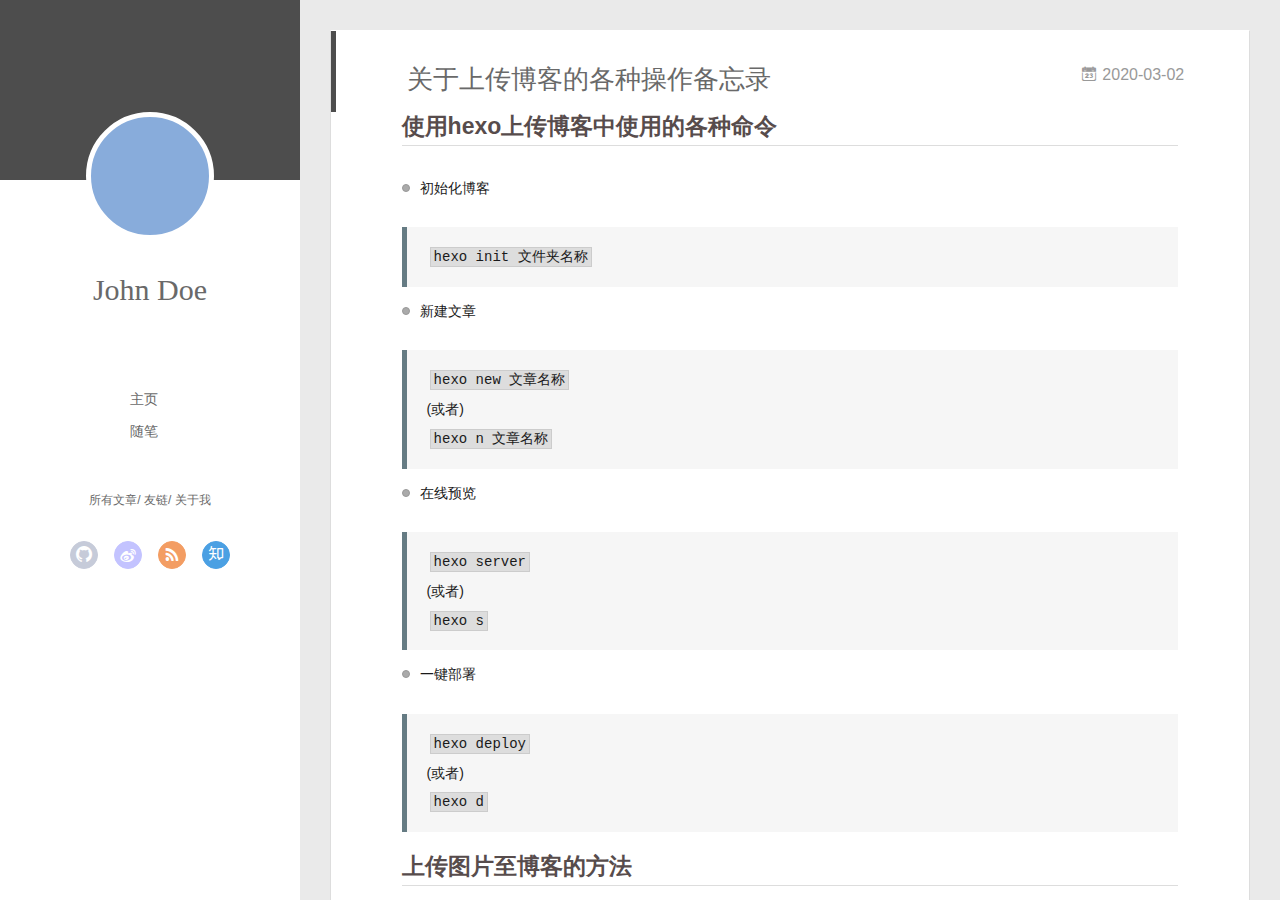
==== commit 0168e5cd: "Site updated: 2020-03-02 19:53:36" ====
--- a/index.html
+++ b/index.html
@@ -152,6 +152,114 @@
           <div id="js-content" class="content-ll">
             
   
+    <article id="post-关于上传博客的各种操作备忘录" class="article article-type-post  article-index" itemscope itemprop="blogPost">
+  <div class="article-inner">
+    
+      <header class="article-header">
+        
+  
+    <h1 itemprop="name">
+      <a class="article-title" href="/2020/03/02/%E5%85%B3%E4%BA%8E%E4%B8%8A%E4%BC%A0%E5%8D%9A%E5%AE%A2%E7%9A%84%E5%90%84%E7%A7%8D%E6%93%8D%E4%BD%9C%E5%A4%87%E5%BF%98%E5%BD%95/">关于上传博客的各种操作备忘录</a>
+    </h1>
+  
+
+        
+        <a href="/2020/03/02/%E5%85%B3%E4%BA%8E%E4%B8%8A%E4%BC%A0%E5%8D%9A%E5%AE%A2%E7%9A%84%E5%90%84%E7%A7%8D%E6%93%8D%E4%BD%9C%E5%A4%87%E5%BF%98%E5%BD%95/" class="archive-article-date">
+  	<time datetime="2020-03-02T11:30:05.000Z" itemprop="datePublished"><i class="icon-calendar icon"></i>2020-03-02</time>
+</a>
+        
+      </header>
+    
+    <div class="article-entry" itemprop="articleBody">
+      
+        <h2 id="使用hexo上传博客中使用的各种命令"><a href="#使用hexo上传博客中使用的各种命令" class="headerlink" title="使用hexo上传博客中使用的各种命令"></a>使用hexo上传博客中使用的各种命令</h2><ul>
+<li><p>初始化博客</p>
+<blockquote>
+<p><code>hexo init 文件夹名称</code>  </p>
+</blockquote>
+</li>
+<li><p>新建文章</p>
+<blockquote>
+<p><code>hexo new 文章名称</code><br>(或者)<br><code>hexo n 文章名称</code>  </p>
+</blockquote>
+</li>
+<li><p>在线预览</p>
+<blockquote>
+<p><code>hexo server</code><br>(或者)<br><code>hexo s</code>  </p>
+</blockquote>
+</li>
+<li><p>一键部署</p>
+<blockquote>
+<p><code>hexo deploy</code><br>(或者)<br><code>hexo d</code></p>
+</blockquote>
+</li>
+</ul>
+<h2 id="上传图片至博客的方法"><a href="#上传图片至博客的方法" class="headerlink" title="上传图片至博客的方法"></a>上传图片至博客的方法</h2><ol>
+<li><p>首先修改blog目录下的_config.yml文件，将post_asset_folder:设置为true<br><img src="/2020/03/02/%E5%85%B3%E4%BA%8E%E4%B8%8A%E4%BC%A0%E5%8D%9A%E5%AE%A2%E7%9A%84%E5%90%84%E7%A7%8D%E6%93%8D%E4%BD%9C%E5%A4%87%E5%BF%98%E5%BD%95/1.png" alt="_config.yml">    </p>
+</li>
+<li><p>在blog目录下打开命令行下载hexo-asset-image<br><code>npm install hexo-asset-image --save</code>  </p>
+</li>
+<li><p>在blog目录下输入<code>hexo new 文章名称</code>创建新的文章，此时在_post文件夹下除了文章的md文件外还会生成一个同名的文件夹<br><img src="/2020/03/02/%E5%85%B3%E4%BA%8E%E4%B8%8A%E4%BC%A0%E5%8D%9A%E5%AE%A2%E7%9A%84%E5%90%84%E7%A7%8D%E6%93%8D%E4%BD%9C%E5%A4%87%E5%BF%98%E5%BD%95/2.png" alt="同名文件夹">  </p>
+</li>
+<li><p>将需要使用的图片放入生成的同名文件夹，在写文章的时候使用</p>
+<blockquote>
+<p>![alt](图片名称.格式(png、jpg..))</p>
+</blockquote>
+</li>
+</ol>
+
+      
+
+      
+    </div>
+    <div class="article-info article-info-index">
+      
+      
+	<div class="article-tag tagcloud">
+		<i class="icon-price-tags icon"></i>
+		<ul class="article-tag-list">
+			 
+        		<li class="article-tag-list-item">
+        			<a href="javascript:void(0)" class="js-tag article-tag-list-link color5">blog</a>
+        		</li>
+      		
+		</ul>
+	</div>
+
+      
+
+      
+        <p class="article-more-link">
+          <a class="article-more-a" href="/2020/03/02/%E5%85%B3%E4%BA%8E%E4%B8%8A%E4%BC%A0%E5%8D%9A%E5%AE%A2%E7%9A%84%E5%90%84%E7%A7%8D%E6%93%8D%E4%BD%9C%E5%A4%87%E5%BF%98%E5%BD%95/">展开全文 >></a>
+        </p>
+      
+
+      
+      <div class="clearfix"></div>
+    </div>
+  </div>
+</article>
+
+<aside class="wrap-side-operation">
+    <div class="mod-side-operation">
+        
+        <div class="jump-container" id="js-jump-container" style="display:none;">
+            <a href="javascript:void(0)" class="mod-side-operation__jump-to-top">
+                <i class="icon-font icon-back"></i>
+            </a>
+            <div id="js-jump-plan-container" class="jump-plan-container" style="top: -11px;">
+                <i class="icon-font icon-plane jump-plane"></i>
+            </div>
+        </div>
+        
+        
+    </div>
+</aside>
+
+
+
+
+  
     <article id="post-springboot集成邮件服务-我的第一篇正式博客文章" class="article article-type-post  article-index" itemscope itemprop="blogPost">
   <div class="article-inner">
     
@@ -190,20 +298,20 @@
 <p>MIME的英文全称是”Multipurpose Internet Mail Extensions” 多功能Internet 邮件扩充服务，它是一种多用途网际邮件扩充协议，在1992年最早应用于电子邮件系统，但后来也应用到浏览器。MIME意为多目Internet邮件扩展，它设计的最初目的是为了在发送电子邮件时附加多媒体数据，让邮件客户程序能根据其类型进行处理。然而当它被HTTP协议支持之后，它的意义就更为显著了。它使得HTTP传输的不仅是普通的文本，而变得丰富多彩。</p>
 </blockquote>
 <h2 id="获取客户端授权码"><a href="#获取客户端授权码" class="headerlink" title="获取客户端授权码"></a>获取客户端授权码</h2><p>在使用api之前，需要获取邮箱对应的客户端授权码，不同的邮件服务器申请授权码的方式大相径庭，这里例举两种常见。</p>
-<h3 id="163邮箱"><a href="#163邮箱" class="headerlink" title="163邮箱"></a>163邮箱</h3><p><img src="/.com//mail-163.png" alt="mail-163"></p>
-<h3 id="QQ邮箱"><a href="#QQ邮箱" class="headerlink" title="QQ邮箱"></a>QQ邮箱</h3><p><img src="/.com//mail-qq.png" alt="mail-qq"></p>
+<h3 id="163邮箱"><a href="#163邮箱" class="headerlink" title="163邮箱"></a>163邮箱</h3><p><img src="/2020/02/26/springboot%E9%9B%86%E6%88%90%E9%82%AE%E4%BB%B6%E6%9C%8D%E5%8A%A1-%E6%88%91%E7%9A%84%E7%AC%AC%E4%B8%80%E7%AF%87%E6%AD%A3%E5%BC%8F%E5%8D%9A%E5%AE%A2%E6%96%87%E7%AB%A0/mail-163.png" alt="mail-163"></p>
+<h3 id="QQ邮箱"><a href="#QQ邮箱" class="headerlink" title="QQ邮箱"></a>QQ邮箱</h3><p><img src="/2020/02/26/springboot%E9%9B%86%E6%88%90%E9%82%AE%E4%BB%B6%E6%9C%8D%E5%8A%A1-%E6%88%91%E7%9A%84%E7%AC%AC%E4%B8%80%E7%AF%87%E6%AD%A3%E5%BC%8F%E5%8D%9A%E5%AE%A2%E6%96%87%E7%AB%A0/mail-qq.png" alt="mail-qq"></p>
 <hr>
 <h1 id="搭建步骤以及简单使用"><a href="#搭建步骤以及简单使用" class="headerlink" title="搭建步骤以及简单使用"></a>搭建步骤以及简单使用</h1><p>既然是springboot集成邮件服务，那么第一件事自然是配置maven添加mail依赖</p>
-<h2 id="pom-xml文件"><a href="#pom-xml文件" class="headerlink" title="pom.xml文件"></a>pom.xml文件</h2><figure class="highlight plain"><table><tr><td class="gutter"><pre><span class="line">1</span><br><span class="line">2</span><br><span class="line">3</span><br><span class="line">4</span><br><span class="line">5</span><br></pre></td><td class="code"><pre><span class="line">&lt;!-- email依赖 --&gt; </span><br><span class="line">&lt;dependency&gt;</span><br><span class="line">  &lt;groupId&gt;org.springframework.boot&lt;&#x2F;groupId&gt;</span><br><span class="line">  &lt;artifactId&gt;spring-boot-starter-mail&lt;&#x2F;artifactId&gt;</span><br><span class="line">&lt;&#x2F;dependency&gt;</span><br></pre></td></tr></table></figure>
-
-<h2 id="在springboot的配置文件中添加邮件服务相关配置"><a href="#在springboot的配置文件中添加邮件服务相关配置" class="headerlink" title="在springboot的配置文件中添加邮件服务相关配置"></a>在springboot的配置文件中添加邮件服务相关配置</h2><figure class="highlight plain"><table><tr><td class="gutter"><pre><span class="line">1</span><br><span class="line">2</span><br><span class="line">3</span><br><span class="line">4</span><br><span class="line">5</span><br><span class="line">6</span><br><span class="line">7</span><br><span class="line">8</span><br><span class="line">9</span><br></pre></td><td class="code"><pre><span class="line">spring.mail.host&#x3D;smtp.163.com</span><br><span class="line"># 邮箱地址</span><br><span class="line">spring.mail.username&#x3D;****@qq.com</span><br><span class="line"># 邮箱授权码</span><br><span class="line">spring.mail.password&#x3D;****</span><br><span class="line">spring.mail.properties.mail.smtp.auth&#x3D;true</span><br><span class="line">spring.mail.properties.mail.smtp.starttls.enable&#x3D;true</span><br><span class="line">spring.mail.properties.mail.smtp.starttls.required&#x3D;true</span><br><span class="line">spring.mail.default-encoding&#x3D;UTF-8</span><br></pre></td></tr></table></figure>
-
-<h2 id="创建发送邮件的Bean"><a href="#创建发送邮件的Bean" class="headerlink" title="创建发送邮件的Bean"></a>创建发送邮件的Bean</h2><figure class="highlight plain"><table><tr><td class="gutter"><pre><span class="line">1</span><br><span class="line">2</span><br><span class="line">3</span><br><span class="line">4</span><br><span class="line">5</span><br><span class="line">6</span><br><span class="line">7</span><br></pre></td><td class="code"><pre><span class="line">public class MailBean implements Serializable &#123;</span><br><span class="line">    private static final long serialVersionUID &#x3D; -2116367492649751914L;</span><br><span class="line">    private String recipient;&#x2F;&#x2F;邮件接收人</span><br><span class="line">    private String subject; &#x2F;&#x2F;邮件主题</span><br><span class="line">    private String content; &#x2F;&#x2F;邮件内容</span><br><span class="line">    &#x2F;&#x2F; 省略setget方法，用lombok工具也可以直接在上方加@Data省略setget方法</span><br><span class="line">&#125;</span><br></pre></td></tr></table></figure>
+<h2 id="pom-xml文件"><a href="#pom-xml文件" class="headerlink" title="pom.xml文件"></a>pom.xml文件</h2><figure class="highlight html"><table><tr><td class="gutter"><pre><span class="line">1</span><br><span class="line">2</span><br><span class="line">3</span><br><span class="line">4</span><br><span class="line">5</span><br></pre></td><td class="code"><pre><span class="line"><span class="comment">&lt;!-- email依赖 --&gt;</span> </span><br><span class="line"><span class="tag">&lt;<span class="name">dependency</span>&gt;</span></span><br><span class="line">  <span class="tag">&lt;<span class="name">groupId</span>&gt;</span>org.springframework.boot<span class="tag">&lt;/<span class="name">groupId</span>&gt;</span></span><br><span class="line">  <span class="tag">&lt;<span class="name">artifactId</span>&gt;</span>spring-boot-starter-mail<span class="tag">&lt;/<span class="name">artifactId</span>&gt;</span></span><br><span class="line"><span class="tag">&lt;/<span class="name">dependency</span>&gt;</span></span><br></pre></td></tr></table></figure>
+
+<h2 id="在springboot的配置文件中添加邮件服务相关配置"><a href="#在springboot的配置文件中添加邮件服务相关配置" class="headerlink" title="在springboot的配置文件中添加邮件服务相关配置"></a>在springboot的配置文件中添加邮件服务相关配置</h2><figure class="highlight ini"><table><tr><td class="gutter"><pre><span class="line">1</span><br><span class="line">2</span><br><span class="line">3</span><br><span class="line">4</span><br><span class="line">5</span><br><span class="line">6</span><br><span class="line">7</span><br><span class="line">8</span><br><span class="line">9</span><br></pre></td><td class="code"><pre><span class="line"><span class="attr">spring.mail.host</span>=smtp.<span class="number">163</span>.com</span><br><span class="line"><span class="comment"># 邮箱地址</span></span><br><span class="line"><span class="attr">spring.mail.username</span>=****@qq.com</span><br><span class="line"><span class="comment"># 邮箱授权码</span></span><br><span class="line"><span class="attr">spring.mail.password</span>=****</span><br><span class="line"><span class="attr">spring.mail.properties.mail.smtp.auth</span>=<span class="literal">true</span></span><br><span class="line"><span class="attr">spring.mail.properties.mail.smtp.starttls.enable</span>=<span class="literal">true</span></span><br><span class="line"><span class="attr">spring.mail.properties.mail.smtp.starttls.required</span>=<span class="literal">true</span></span><br><span class="line"><span class="attr">spring.mail.default-encoding</span>=UTF-<span class="number">8</span></span><br></pre></td></tr></table></figure>
+
+<h2 id="创建发送邮件的Bean"><a href="#创建发送邮件的Bean" class="headerlink" title="创建发送邮件的Bean"></a>创建发送邮件的Bean</h2><figure class="highlight java"><table><tr><td class="gutter"><pre><span class="line">1</span><br><span class="line">2</span><br><span class="line">3</span><br><span class="line">4</span><br><span class="line">5</span><br><span class="line">6</span><br><span class="line">7</span><br></pre></td><td class="code"><pre><span class="line"><span class="keyword">public</span> <span class="class"><span class="keyword">class</span> <span class="title">MailBean</span> <span class="keyword">implements</span> <span class="title">Serializable</span> </span>&#123;</span><br><span class="line">    <span class="keyword">private</span> <span class="keyword">static</span> <span class="keyword">final</span> <span class="keyword">long</span> serialVersionUID = -<span class="number">2116367492649751914L</span>;</span><br><span class="line">    <span class="keyword">private</span> String recipient;<span class="comment">//邮件接收人</span></span><br><span class="line">    <span class="keyword">private</span> String subject; <span class="comment">//邮件主题</span></span><br><span class="line">    <span class="keyword">private</span> String content; <span class="comment">//邮件内容</span></span><br><span class="line">    <span class="comment">// 省略setget方法，用lombok工具也可以直接在上方加@Data省略setget方法</span></span><br><span class="line">&#125;</span><br></pre></td></tr></table></figure>
 
 <h2 id="文本邮件发送"><a href="#文本邮件发送" class="headerlink" title="文本邮件发送"></a>文本邮件发送</h2><blockquote>
 <p>Spring已经帮我们内置了JavaMailSender，直接在项目中引用即可。有了JavaMailSender，那么邮件发送就是一件再简单不过的事情了。我们只需要将JavaMailSender的Bean注入到我们自己的实现类中，然后使用JavaMail API来发送Email。</p>
 </blockquote>
-<figure class="highlight plain"><table><tr><td class="gutter"><pre><span class="line">1</span><br><span class="line">2</span><br><span class="line">3</span><br><span class="line">4</span><br><span class="line">5</span><br><span class="line">6</span><br><span class="line">7</span><br><span class="line">8</span><br><span class="line">9</span><br><span class="line">10</span><br><span class="line">11</span><br><span class="line">12</span><br><span class="line">13</span><br><span class="line">14</span><br><span class="line">15</span><br><span class="line">16</span><br><span class="line">17</span><br><span class="line">18</span><br><span class="line">19</span><br><span class="line">20</span><br><span class="line">21</span><br><span class="line">22</span><br><span class="line">23</span><br><span class="line">24</span><br><span class="line">25</span><br><span class="line">26</span><br><span class="line">27</span><br><span class="line">28</span><br><span class="line">29</span><br><span class="line">30</span><br></pre></td><td class="code"><pre><span class="line">@Component</span><br><span class="line">public class MailUtil &#123;</span><br><span class="line">    @Value(&quot;$&#123;spring.mail.username&#125;&quot;)</span><br><span class="line">    private String MAIL_SENDER; &#x2F;&#x2F;邮件发送者</span><br><span class="line"></span><br><span class="line">    @Autowired</span><br><span class="line">    private JavaMailSender javaMailSender;</span><br><span class="line"> </span><br><span class="line">    private Logger logger &#x3D; LoggerFactory.getLogger(MailUtil.class);</span><br><span class="line"> </span><br><span class="line">    &#x2F;**</span><br><span class="line">     * 发送文本邮件</span><br><span class="line">     *</span><br><span class="line">     * @param mailBean</span><br><span class="line">     *&#x2F;</span><br><span class="line">    public  void sendSimpleMail(MailBean mailBean) &#123;</span><br><span class="line">        try &#123;</span><br><span class="line">            SimpleMailMessage mailMessage&#x3D; new SimpleMailMessage();</span><br><span class="line">            mailMessage.setFrom(MAIL_SENDER);</span><br><span class="line">            mailMessage.setTo(mailBean.getRecipient());</span><br><span class="line">            mailMessage.setSubject(mailBean.getSubject());</span><br><span class="line">            mailMessage.setText(mailBean.getContent());</span><br><span class="line">            &#x2F;&#x2F;mailMessage.copyTo(copyTo);</span><br><span class="line"> </span><br><span class="line">            javaMailSender.send(mailMessage);</span><br><span class="line">        &#125; catch (Exception e) &#123;</span><br><span class="line">            logger.error(&quot;邮件发送失败&quot;, e.getMessage());</span><br><span class="line">        &#125;</span><br><span class="line">    &#125;</span><br><span class="line">&#125;</span><br></pre></td></tr></table></figure>
+<figure class="highlight java"><table><tr><td class="gutter"><pre><span class="line">1</span><br><span class="line">2</span><br><span class="line">3</span><br><span class="line">4</span><br><span class="line">5</span><br><span class="line">6</span><br><span class="line">7</span><br><span class="line">8</span><br><span class="line">9</span><br><span class="line">10</span><br><span class="line">11</span><br><span class="line">12</span><br><span class="line">13</span><br><span class="line">14</span><br><span class="line">15</span><br><span class="line">16</span><br><span class="line">17</span><br><span class="line">18</span><br><span class="line">19</span><br><span class="line">20</span><br><span class="line">21</span><br><span class="line">22</span><br><span class="line">23</span><br><span class="line">24</span><br><span class="line">25</span><br><span class="line">26</span><br><span class="line">27</span><br><span class="line">28</span><br><span class="line">29</span><br><span class="line">30</span><br></pre></td><td class="code"><pre><span class="line"><span class="meta">@Component</span></span><br><span class="line"><span class="keyword">public</span> <span class="class"><span class="keyword">class</span> <span class="title">MailUtil</span> </span>&#123;</span><br><span class="line">    <span class="meta">@Value</span>(<span class="string">"$&#123;spring.mail.username&#125;"</span>)</span><br><span class="line">    <span class="keyword">private</span> String MAIL_SENDER; <span class="comment">//邮件发送者</span></span><br><span class="line"></span><br><span class="line">    <span class="meta">@Autowired</span></span><br><span class="line">    <span class="keyword">private</span> JavaMailSender javaMailSender;</span><br><span class="line"> </span><br><span class="line">    <span class="keyword">private</span> Logger logger = LoggerFactory.getLogger(MailUtil<span class="class">.<span class="keyword">class</span>)</span>;</span><br><span class="line"> </span><br><span class="line">    <span class="comment">/**</span></span><br><span class="line"><span class="comment">     * 发送文本邮件</span></span><br><span class="line"><span class="comment">     *</span></span><br><span class="line"><span class="comment">     * <span class="doctag">@param</span> mailBean</span></span><br><span class="line"><span class="comment">     */</span></span><br><span class="line">    <span class="function"><span class="keyword">public</span>  <span class="keyword">void</span> <span class="title">sendSimpleMail</span><span class="params">(MailBean mailBean)</span> </span>&#123;</span><br><span class="line">        <span class="keyword">try</span> &#123;</span><br><span class="line">            SimpleMailMessage mailMessage= <span class="keyword">new</span> SimpleMailMessage();</span><br><span class="line">            mailMessage.setFrom(MAIL_SENDER);</span><br><span class="line">            mailMessage.setTo(mailBean.getRecipient());</span><br><span class="line">            mailMessage.setSubject(mailBean.getSubject());</span><br><span class="line">            mailMessage.setText(mailBean.getContent());</span><br><span class="line">            <span class="comment">//mailMessage.copyTo(copyTo);</span></span><br><span class="line"> </span><br><span class="line">            javaMailSender.send(mailMessage);</span><br><span class="line">        &#125; <span class="keyword">catch</span> (Exception e) &#123;</span><br><span class="line">            logger.error(<span class="string">"邮件发送失败"</span>, e.getMessage());</span><br><span class="line">        &#125;</span><br><span class="line">    &#125;</span><br><span class="line">&#125;</span><br></pre></td></tr></table></figure>
 
 <p>其中：</p>
 <p>from，即为邮件发送者，一般设置在配置文件中</p>
@@ -437,6 +545,10 @@
              
               <li class="article-tag-list-item">
                 <a href="javascript:void(0)" class="js-tag color1">springboot mail</a>
+              </li>
+             
+              <li class="article-tag-list-item">
+                <a href="javascript:void(0)" class="js-tag color5">blog</a>
               </li>
             
             <div class="clearfix"></div>
--- a/main.0cf68a.css
+++ b/main.0cf68a.css
@@ -1 +1 @@
-.clearfix:after,.clearfix:before{content:"";display:table}.clearfix:after{clear:both}.left-col.show{box-shadow:0 0 6px 0 rgba(0,0,0,.75)}.mid-col,.mid-col.show .article,.tools-col,.tools-col .tools-section .search-tag.tagcloud .article-tag-list,.tools-col .tools-section .search-ul .search-tag span:hover,.tools-col .tools-section .search-ul .search-time span:hover,.tools-col .tools-section .search-ul .search-title:hover,.tools-col .tools-section .search-wrap .icon{transition:all .2s ease-in;-ms-transition:all .2s ease-in}@-webkit-keyframes leftIn{0%,60%,75%,90%,to{-webkit-animation-timing-function:cubic-bezier(.215,.61,.355,1);animation-timing-function:cubic-bezier(.215,.61,.355,1)}0%{-webkit-transform:translateZ(0);transform:translateZ(0)}60%{-webkit-transform:translate3d(358px,0,0);transform:translate3d(358px,0,0)}75%{-webkit-transform:translate3d(323px,0,0);transform:translate3d(323px,0,0)}90%{-webkit-transform:translate3d(338px,0,0);transform:translate3d(338px,0,0)}to{-webkit-transform:translate3d(333px,0,0);transform:translate3d(333px,0,0)}}@keyframes leftIn{0%,60%,75%,90%,to{-webkit-animation-timing-function:cubic-bezier(.215,.61,.355,1);animation-timing-function:cubic-bezier(.215,.61,.355,1)}0%{-webkit-transform:translateZ(0);transform:translateZ(0)}60%{-webkit-transform:translate3d(358px,0,0);transform:translate3d(358px,0,0)}75%{-webkit-transform:translate3d(323px,0,0);transform:translate3d(323px,0,0)}90%{-webkit-transform:translate3d(338px,0,0);transform:translate3d(338px,0,0)}to{-webkit-transform:translate3d(333px,0,0);transform:translate3d(333px,0,0)}}.mid-col.show{-webkit-animation-duration:.8s;animation-duration:.8s;-webkit-animation-fill-mode:both;animation-fill-mode:both;-webkit-animation-name:leftIn;animation-name:leftIn}@-webkit-keyframes leftOut{0%,60%,75%,90%,to{-webkit-animation-timing-function:cubic-bezier(.215,.61,.355,1);animation-timing-function:cubic-bezier(.215,.61,.355,1)}0%{-webkit-transform:translate3d(333px,0,0);transform:translate3d(333px,0,0)}60%{-webkit-transform:translate3d(-25px,0,0);transform:translate3d(-25px,0,0)}75%{-webkit-transform:translate3d(10px,0,0);transform:translate3d(10px,0,0)}90%{-webkit-transform:translate3d(-5px,0,0);transform:translate3d(-5px,0,0)}to{-webkit-transform:translateZ(0);transform:translateZ(0)}}@keyframes leftOut{0%,60%,75%,90%,to{-webkit-animation-timing-function:cubic-bezier(.215,.61,.355,1);animation-timing-function:cubic-bezier(.215,.61,.355,1)}0%{-webkit-transform:translate3d(333px,0,0);transform:translate3d(333px,0,0)}60%{-webkit-transform:translate3d(-25px,0,0);transform:translate3d(-25px,0,0)}75%{-webkit-transform:translate3d(10px,0,0);transform:translate3d(10px,0,0)}90%{-webkit-transform:translate3d(-5px,0,0);transform:translate3d(-5px,0,0)}to{-webkit-transform:translateZ(0);transform:translateZ(0)}}.mid-col.hide{-webkit-animation-duration:.8s;animation-duration:.8s;-webkit-animation-name:leftOut;animation-name:leftOut}@-webkit-keyframes smallLeftIn{0%,60%,75%,90%,to{-webkit-animation-timing-function:cubic-bezier(.215,.61,.355,1);animation-timing-function:cubic-bezier(.215,.61,.355,1)}0%{-webkit-transform:translateZ(0);transform:translateZ(0)}60%{-webkit-transform:translate3d(325px,0,0);transform:translate3d(325px,0,0)}75%{-webkit-transform:translate3d(290px,0,0);transform:translate3d(290px,0,0)}90%{-webkit-transform:translate3d(305px,0,0);transform:translate3d(305px,0,0)}to{-webkit-transform:translate3d(300px,0,0);transform:translate3d(300px,0,0)}}@keyframes smallLeftIn{0%,60%,75%,90%,to{-webkit-animation-timing-function:cubic-bezier(.215,.61,.355,1);animation-timing-function:cubic-bezier(.215,.61,.355,1)}0%{-webkit-transform:translateZ(0);transform:translateZ(0)}60%{-webkit-transform:translate3d(325px,0,0);transform:translate3d(325px,0,0)}75%{-webkit-transform:translate3d(290px,0,0);transform:translate3d(290px,0,0)}90%{-webkit-transform:translate3d(305px,0,0);transform:translate3d(305px,0,0)}to{-webkit-transform:translate3d(300px,0,0);transform:translate3d(300px,0,0)}}.tools-col.show{-webkit-animation-duration:.8s;animation-duration:.8s;-webkit-animation-fill-mode:both;animation-fill-mode:both;-webkit-animation-name:smallLeftIn;animation-name:smallLeftIn}@-webkit-keyframes smallleftOut{0%,60%,75%,90%,to{-webkit-animation-timing-function:cubic-bezier(.215,.61,.355,1);animation-timing-function:cubic-bezier(.215,.61,.355,1)}0%{-webkit-transform:translate3d(333px,0,0);transform:translate3d(333px,0,0)}60%{-webkit-transform:translate3d(-25px,0,0);transform:translate3d(-25px,0,0)}75%{-webkit-transform:translate3d(10px,0,0);transform:translate3d(10px,0,0)}90%{-webkit-transform:translate3d(-5px,0,0);transform:translate3d(-5px,0,0)}to{-webkit-transform:translateZ(0);transform:translateZ(0)}}@keyframes smallleftOut{0%,60%,75%,90%,to{-webkit-animation-timing-function:cubic-bezier(.215,.61,.355,1);animation-timing-function:cubic-bezier(.215,.61,.355,1)}0%{-webkit-transform:translate3d(333px,0,0);transform:translate3d(333px,0,0)}60%{-webkit-transform:translate3d(-25px,0,0);transform:translate3d(-25px,0,0)}75%{-webkit-transform:translate3d(10px,0,0);transform:translate3d(10px,0,0)}90%{-webkit-transform:translate3d(-5px,0,0);transform:translate3d(-5px,0,0)}to{-webkit-transform:translateZ(0);transform:translateZ(0)}}.tools-col.hide{-webkit-animation-duration:.8s;animation-duration:.8s;-webkit-animation-fill-mode:both;animation-fill-mode:both;-webkit-animation-name:smallleftOut;animation-name:smallleftOut}html{-ms-text-size-adjust:100%;-webkit-text-size-adjust:100%;-webkit-tap-highlight-color:transparent;height:100%}body{margin:0;font-size:14px;font-family:Helvetica Neue,Helvetica,STHeiTi,Arial,sans-serif;line-height:1.5;color:#333;background-color:#fff;min-height:100%}article,aside,details,figcaption,figure,footer,header,hgroup,main,menu,nav,section,summary{display:block}audio,canvas,progress,video{display:inline-block}audio:not([controls]){display:none;height:0}progress{vertical-align:baseline}[hidden],template{display:none}a{background:transparent;text-decoration:none;color:#08c}a:active{outline:0}abbr[title]{border-bottom:1px dotted}b,strong{font-weight:700}dfn{font-style:italic}mark{background:#ff0;color:#000}small{font-size:80%}sub,sup{font-size:75%;line-height:0;position:relative;vertical-align:baseline}sup{top:-.5em}sub{bottom:-.25em}img{border:0;vertical-align:middle;max-width:100%}svg:not(:root){overflow:hidden}pre{overflow:auto;white-space:pre;white-space:pre-wrap;word-wrap:break-word}code,kbd,pre,samp{font-family:monospace,monospace;font-size:1em}button,input,optgroup,select,textarea{color:inherit;font:inherit;margin:0;vertical-align:middle}button,input,select{overflow:visible}button,select{text-transform:none}button,html input[type=button],input[type=reset],input[type=submit]{-webkit-appearance:button;cursor:pointer}[disabled]{cursor:default}button::-moz-focus-inner,input::-moz-focus-inner{border:0;padding:0}input{line-height:normal}input[type=checkbox],input[type=radio]{box-sizing:border-box;padding:0}input[type=number]::-webkit-inner-spin-button,input[type=number]::-webkit-outer-spin-button{height:auto}input[type=search]{-webkit-appearance:textfield;box-sizing:border-box}input[type=search]::-webkit-search-cancel-button,input[type=search]::-webkit-search-decoration{-webkit-appearance:none}fieldset{border:1px solid silver;margin:0 2px;padding:.35em .625em .75em}legend{border:0;padding:0}textarea{overflow:auto;resize:vertical;vertical-align:top}optgroup{font-weight:700}button,input,select,textarea{outline:0}input,textarea{-webkit-user-modify:read-write-plaintext-only}input::-ms-clear,input::-ms-reveal{display:none}input::-moz-placeholder,textarea::-moz-placeholder{color:#999}input:-ms-input-placeholder,textarea:-ms-input-placeholder{color:#999}input::-webkit-input-placeholder,textarea::-webkit-input-placeholder{color:#999}.placeholder{color:#999}table{border-collapse:collapse;border-spacing:0}td,th{padding:0}blockquote,figure,form,h1,h2,h3,h4,h5,h6,p{margin:0}dd,dl,li,ol,ul{margin:0;padding:0}ol,ul{list-style:none outside none}h1,h2,h3{line-height:2;font-weight:400}h1{font-size:18px}h2{font-size:16px}h3{font-size:14px}i{font-style:normal}*{box-sizing:border-box}@font-face{font-family:iconfont;src:url(./fonts/iconfont.b322fa.eot);src:url(./fonts/iconfont.b322fa.eot#iefix) format("embedded-opentype"),url(./fonts/iconfont.8c627f.woff) format("woff"),url(./fonts/iconfont.16acc2.ttf) format("truetype"),url(./fonts/iconfont.45d7ee.svg#iconfont) format("svg")}[class*=" icon-"],[class^=icon-]{font-family:iconfont!important;speak:none;font-size:16px;font-style:normal;font-weight:400;font-variant:normal;text-transform:none;line-height:1;-webkit-font-smoothing:antialiased;-moz-osx-font-smoothing:grayscale}.icon-twitter:before{content:"\E600"}.icon-facebook:before{content:"\E601"}.icon-clock:before{content:"\E602"}.icon-mail:before{content:"\E609"}.icon-link:before{content:"\E6AB"}.icon-search:before{content:"\E65B"}.icon-smile:before{content:"\E64A"}.icon-roundrightfill:before{content:"\E65A"}.icon-list:before{content:"\E682"}.icon-book:before{content:"\E6FE"}.icon-home:before{content:"\E6BB"}.icon-share:before{content:"\E618"}.icon-back:before{content:"\E625"}.icon-qq:before{content:"\E62D"}.icon-weibo:before{content:"\E619"}.icon-segmentfault:before{content:"\E603"}.icon-sort:before{content:"\E700"}.icon-jianshu:before{content:"\E613"}.icon-circle-left:before{content:"\E71F"}.icon-circle-right:before{content:"\E720"}.icon-loading:before{content:"\E614"}.icon-acfun:before{content:"\E604"}.icon-close:before{content:"\E60C"}.icon-tumblr:before{content:"\E6B0"}.icon-calendar:before{content:"\E667"}.icon-rss:before{content:"\E877"}.icon-price-tags:before{content:"\E6F9"}.icon-quo-left:before{content:"\E7F5"}.icon-quo-right:before{content:"\E7F6"}.icon-back1:before{content:"\E64E"}.icon-github:before{content:"\E735"}.icon-film:before{content:"\E7B7"}.icon-weixin:before{content:"\E61F"}.icon-qzone:before{content:"\E680"}.icon-category:before{content:"\E605"}.icon-douban:before{content:"\E64C"}.icon-roundleftfill:before{content:"\E799"}.icon-tuding:before{content:"\E651"}.icon-zhihu:before{content:"\E61B"}.icon-linkedin:before{content:"\E6D4"}.icon-google:before{content:"\E635"}.icon-plane:before{content:"\E62F"}.icon-bilibili:before{content:"\E622"}.icon-psn:before{content:"\E6C7"}body,button,input,select,textarea{color:#1a1a1a;font-family:lucida grande,lucida sans unicode,lucida,helvetica,Hiragino Sans GB,Microsoft YaHei,WenQuanYi Micro Hei,sans-serif;font-size:16px;font-size:1rem;line-height:1.75}body{overflow-y:hidden;background:#eaeaea}#container,body,html{height:100%;overflow-x:hidden;overflow-y:auto}#mobile-nav{display:none}#container{position:relative;min-height:100%}#container .anm-canvas{display:none}#container.show .anm-canvas{display:block;position:fixed}.body-wrap{margin-bottom:80px}.mid-col{position:absolute;right:0;min-height:100%;background:#eaeaea;left:300px;width:auto}.mid-col.show{background:none;opacity:.9}.mid-col.show .article{background:hsla(0,0%,100%,.3)}.left-col{background:#fff;width:300px;position:fixed;opacity:1;transition:all .2s ease-in;height:100%;z-index:999}.left-col .overlay{width:100%;height:180px;position:absolute}.left-col .intrude-less{width:76%;text-align:center;margin:112px auto 0}.left-col #header{width:100%;height:300px;position:relative;border-bottom:1px solid color-border}.left-col #header a{color:#696969}.left-col #header a:hover{color:#b0a0aa}.left-col #header .header-subtitle{text-align:center;color:#999;font-size:14px;line-height:25px;overflow:hidden;text-overflow:ellipsis;display:-webkit-box;-webkit-line-clamp:2;-webkit-box-orient:vertical}.left-col #header .header-menu{font-weight:300;line-height:31px;text-transform:uppercase;float:none;min-height:150px;margin-left:-12px;text-align:center;display:-webkit-box;-webkit-box-orient:horizontal;-webkit-box-pack:center;-webkit-box-align:center}.left-col #header .header-menu li{cursor:default}.left-col #header .header-menu li a{font-size:14px;min-width:300px}.left-col #header .header-smart-menu{font-size:12px;margin-bottom:20px}.left-col #header .header-smart-menu a:after{content:"/"}.left-col #header .header-smart-menu a:last-child:after{content:""}.left-col #header .profilepic{display:block;border:5px solid #fff;border-radius:300px;width:128px;height:128px;margin:0 auto;position:relative;overflow:hidden;background:#88acdb;-webkit-transition:all .2s ease-in;display:-webkit-box;-webkit-box-orient:horizontal;-webkit-box-pack:center;-webkit-box-align:center;text-align:center}.left-col #header .profilepic img{border-radius:300px;opacity:1;-webkit-transition:all .2s ease-in}.left-col #header .profilepic img.show{width:100%;height:100%;opacity:1}.left-col #header .header-author{text-align:center;margin:.67em 0;font-family:Roboto,serif;font-size:30px;transition:.3s}::-webkit-scrollbar{width:10px;height:10px}::-webkit-scrollbar-button{width:0;height:0}::-webkit-scrollbar-button:end:decrement,::-webkit-scrollbar-button:start:increment{display:none}::-webkit-scrollbar-corner{display:block}::-webkit-scrollbar-thumb{border-radius:8px;background-color:rgba(0,0,0,.2)}::-webkit-scrollbar-thumb:hover{border-radius:8px;background-color:rgba(0,0,0,.5)}::-webkit-scrollbar-thumb,::-webkit-scrollbar-track{border-right:1px solid transparent;border-left:1px solid transparent}::-webkit-scrollbar-track:hover{background-color:rgba(0,0,0,.15)}::-webkit-scrollbar-button:start{width:10px;height:10px;background:url(./img/scrollbar_arrow.png) no-repeat 0 0}::-webkit-scrollbar-button:start:hover{background:url(./img/scrollbar_arrow.png) no-repeat -15px 0}::-webkit-scrollbar-button:start:active{background:url(./img/scrollbar_arrow.png) no-repeat -30px 0}::-webkit-scrollbar-button:end{width:10px;height:10px;background:url(./img/scrollbar_arrow.png) no-repeat 0 -18px}::-webkit-scrollbar-button:end:hover{background:url(./img/scrollbar_arrow.png) no-repeat -15px -18px}::-webkit-scrollbar-button:end:active{background:url(./img/scrollbar_arrow.png) no-repeat -30px -18px}.article-entry .highlight,.article-entry pre{background:#272822;margin:10px 0;padding:10px;overflow:auto;color:#fff;font-size:.9em;line-height:22.400000000000002px}.article-entry .gist .gist-file .gist-data .line-numbers,.article-entry .highlight .gutter pre,.article-entry .highlight .gutter pre .line{color:#666}.article-entry code,.article-entry pre{font-family:Source Code Pro,Consolas,Monaco,Menlo,monospace}.article-entry code{background:#eee;padding:0 .3em;border:none}.article-entry pre code{background:none;text-shadow:none;padding:0;color:#fff}.article-entry .highlight{border-radius:4px}.article-entry .highlight pre{border:none;margin:0;padding:0}.article-entry .highlight table{margin:0;width:auto}.article-entry .highlight td{border:none;padding:0}.article-entry .highlight figcaption{color:highlight-comment;line-height:1em;margin-bottom:1em}.article-entry .highlight figcaption:after,.article-entry .highlight figcaption:before{content:"";display:table}.article-entry .highlight figcaption:after{clear:both}.article-entry .highlight figcaption a{float:right}.article-entry .highlight .gutter pre{text-align:right;padding-right:20px}.article-entry .highlight .gutter pre .line{text-shadow:none}.article-entry .highlight .line{color:#fff;min-height:19px}.article-entry .gist{margin:0 -20px;border-style:solid;border-color:#ddd;border-width:1px 0;background:#272822;padding:15px 20px 15px 0}.article-entry .gist .gist-file{border:none;font-family:Source Code Pro,Consolas,Monaco,Menlo,monospace;margin:0}.article-entry .gist .gist-file .gist-data{background:none;border:none}.article-entry .gist .gist-file .gist-data .line-numbers{background:none;border:none;padding:0 20px 0 0}.article-entry .gist .gist-file .gist-data .line-data{padding:0!important}.article-entry .gist .gist-file .highlight{margin:0;padding:0;border:none}.article-entry .gist .gist-file .gist-meta{background:#272822;color:highlight-comment;font:.85em Helvetica Neue,Helvetica,Arial,sans-serif;text-shadow:0 0;padding:0;margin-top:1em;margin-left:20px}.article-entry .gist .gist-file .gist-meta a{color:#258fb8;font-weight:400}.article-entry .gist .gist-file .gist-meta a:hover{text-decoration:underline}pre .comment{color:#75715e}pre .class .params,pre .function .keyword,pre .keyword{color:#66d9ef}pre .css .value,pre .doctype,pre .function,pre .params,pre .tag{color:#fff}pre .at_rule,pre .at_rule .keyword,pre .css~* .tag,pre .preprocessor,pre .preprocessor .keyword,pre .title{color:#f92672}pre .attribute,pre .built_in,pre .class,pre .css~* .class,pre .function .title{color:#a6e22e}pre .string,pre .value{color:#e6db74}pre .number{color:#7163d7}pre .css~* .id,pre .id{color:#fd971f}#header .tagcloud a{color:#fff}.tagcloud a{display:inline-block;text-decoration:none;font-weight:400;font-size:10px;color:#fff;height:18px;line-height:18px;float:left;padding:0 5px 0 10px;position:relative;border-radius:0 5px 5px 0;margin:5px 9px 5px 8px;font-family:Menlo,Monaco,Andale Mono,lucida console,Courier New,monospace}.tagcloud a:hover{opacity:.8}.tagcloud a:before{content:" ";width:0;height:0;position:absolute;top:0;left:-18px;border:9px solid transparent}.tagcloud a:after{content:" ";width:4px;height:4px;background-color:#fff;border-radius:4px;box-shadow:0 0 0 1px rgba(0,0,0,.3);position:absolute;top:7px;left:2px}.tagcloud a.color1{background:#ff945c}.tagcloud a.color1:before{border-right-color:#ff945c}.tagcloud a.color2{background:#cc8167}.tagcloud a.color2:before{border-right-color:#cc8167}.tagcloud a.color3{background:#ba8f6c}.tagcloud a.color3:before{border-right-color:#ba8f6c}.tagcloud a.color4{background:#94635c}.tagcloud a.color4:before{border-right-color:#94635c}.tagcloud a.color5{background:#7b5d5f}.tagcloud a.color5:before{border-right-color:#7b5d5f}.article-tag-list .article-tag-list-item{float:left}.article-pop-out .icon-tuding{color:#999;float:left;margin-right:10px;margin-top:6px}.article-category,.article-category .article-tag-list,.article-tag,.article-tag .article-tag-list{float:left}.article-category .icon,.article-tag .icon{color:#999;float:left;margin-right:10px;margin-top:6px}.article-pop-out{float:left}.archive-article-date{color:#999;margin-right:7.6923%;float:right}.archive-article-date .icon{margin:5px 5px 5px 0}.glass{background-color:rgba(54,70,93,.9);z-index:998;transition:opacity .15s;width:100%;height:100%;display:none}.glass,.tagcloud-ctn{left:0;opacity:1;bottom:0;position:fixed;right:0;top:0}.tagcloud-ctn{z-index:90120;background-size:100% 100%}.tagcloud-ctn .tagcloud-global{position:fixed;top:50%;left:50%;margin-top:-115px;margin-left:-315px;width:630px}.tagcloud-ctn .tagcloud-global a{width:80px;height:80px;border-radius:50%;background:#f2992e;color:#fff;display:block;float:left;line-height:80px;text-align:center}.tagcloud-ctn .tagcloud-global .tab-post-types .tab-post-type:first-child .post-type-icon{background:#f2992e}.tagcloud-ctn .tagcloud-global .tab-post-types .tab-post-type:nth-child(2) .post-type-icon{background:#56bc8a}.tagcloud-ctn .tagcloud-global .tab-post-types .tab-post-type:nth-child(3) .post-type-icon{background:#4aa8d8}.tagcloud-ctn .tagcloud-global .tab-post-types .tab-post-type:nth-child(4) .post-type-icon{background:#a77dc2}.tagcloud-ctn .tagcloud-global .tab-post-types .tab-post-type:nth-child(5) .post-type-icon{background:#dd765d}#header .header-nav{width:100%;position:absolute;transition:-webkit-transform .3s ease-in;transition:transform .3s ease-in;transition:transform .3s ease-in,-webkit-transform .3s ease-in}#header .header-nav .social{margin-top:10px;text-align:center;display:-webkit-box;display:-ms-flexbox;display:flex;-ms-flex-wrap:wrap;flex-wrap:wrap;-webkit-box-pack:center;-ms-flex-pack:center;justify-content:center}#header .header-nav .social a{border-radius:50%;display:-moz-inline-stack;display:inline-block;vertical-align:middle;*vertical-align:auto;zoom:1;*display:inline;margin:0 8px 15px;transition:.3s;text-align:center;color:#fff;opacity:.7;width:28px;height:28px;line-height:26px}#header .header-nav .social a:hover{opacity:1}#header .header-nav .social a.weibo{background:#aaf;border:1px solid #aaf}#header .header-nav .social a.weibo:hover{border:1px solid #aaf}#header .header-nav .social a.segmentfault{background:#009a61;border:1px solid #009a61}#header .header-nav .social a.segmentfault:hover{border:1px solid #009a61}#header .header-nav .social a.rss{background:#ef7522;border:1px solid #ef7522}#header .header-nav .social a.rss:hover{border:1px solid #cf5d0f}#header .header-nav .social a.github{background:#afb6ca;border:1px solid #afb6ca}#header .header-nav .social a.github:hover{border:1px solid #909ab6}#header .header-nav .social a.facebook{background:#3b5998;border:1px solid #3b5998}#header .header-nav .social a.facebook:hover{border:1px solid #2d4373}#header .header-nav .social a.google{background:#c83d20;border:1px solid #c83d20}#header .header-nav .social a.google:hover{border:1px solid #9c3019}#header .header-nav .social a.twitter{background:#55cff8;border:1px solid #55cff8}#header .header-nav .social a.twitter:hover{border:1px solid #24c1f6}#header .header-nav .social a.linkedin{background:#005a87;border:1px solid #005a87}#header .header-nav .social a.linkedin:hover{border:1px solid #006b98}#header .header-nav .social a.acfun{background:#fd4c5d;border:1px solid #fd4c5d}#header .header-nav .social a.acfun:hover{border:1px solid #fd4c5d}#header .header-nav .social a.bilibili{background:#e15280;border:1px solid #e15280}#header .header-nav .social a.bilibili:hover{border:1px solid #e15280}#header .header-nav .social a.zhihu{background:#0078d8;border:1px solid #0078d8}#header .header-nav .social a.zhihu:hover{border:1px solid #0078d8}#header .header-nav .social a.douban{background:#06c611;border:1px solid #06c611}#header .header-nav .social a.douban:hover{border:1px solid #06c611}#header .header-nav .social a.mail{background:#005a87;border:1px solid #005a87}#header .header-nav .social a.mail:hover{border:1px solid #006b98}#header .header-nav .social a.jianshu{background:#ff5722;border:1px solid #ff5722}#header .header-nav .social a.jianshu:hover{border:1px solid #ff5722}#header .header-nav .social a.weixin{background:#4caf50;border:1px solid #4caf50}#header .header-nav .social a.weixin:hover{border:1px solid #4caf50}#header .header-nav .social a.qq{background:#34baad;border:1px solid #34baad}#header .header-nav .social a.qq:hover{border:1px solid #34baad}#header .header-nav .social a.psn{background:#086ef6;border:1px solid #086ef6}#header .header-nav .social a.psn:hover{border:1px solid #086ef6}#page-nav{text-align:center;margin-top:30px}#page-nav .page-number{width:20px;height:25px;background:#4d4d4d;display:inline-block;color:#fff;line-height:25px;font-size:12px;margin:0 5px 30px;border-radius:2px}#page-nav .page-number:hover{background:#5e5e5e}#page-nav .current{background:#88acdb;cursor:default}#page-nav .current:hover{background:#88acdb}#page-nav .extend{color:#4d4d4d;margin:0 27px;opacity:1}#page-nav .extend:hover{color:#5e5e5e}#page-nav:hover .extend{opacity:1}.archives-wrap{position:relative;margin:0 30px;padding-right:60px;border-bottom:1px solid #eee;background:#fff}.archives-wrap:first-child{margin-top:30px}.archives-wrap:last-child{margin-bottom:80px}.archives-wrap .archive-year-wrap{line-height:35px;width:200px;position:absolute;padding-top:15px;font-size:1.8em;z-index:1}.archives-wrap .archive-year-wrap a{color:#666;font-weight:700;padding-left:48px}.archives{position:relative}.archives .article-info{border:none}.archives .archive-article{margin-left:200px;padding:20px 0;border-bottom:1px solid #eee;border-top:1px solid #fff;position:relative}.archives .archive-article:first-child{border-top:none}.archives .archive-article:last-child{border-bottom:none}.archives .archive-article-title{font-size:16px;color:#333;transition:color .3s}.archives .archive-article-title:hover{color:#657b83}.archives .archive-article-title span{display:block;color:#a8a8a8;font-size:12px;line-height:14px;height:7px;padding-left:2px}.archives .archive-article-title span:before{display:inline-block;content:"\201C";font-family:serif;font-size:30px;float:left;margin:4px 4px 0 -12px;color:#c8c8c8}.archive-article-inner .icon-clock{margin-right:5px}.archive-article-inner .archive-article-header{position:relative;min-height:36px}.archive-article-inner .article-meta{position:relative;float:right;margin-top:-10px;color:#555;background:none;text-align:right;width:auto}.archive-article-inner .article-meta .article-date time{color:#aaa}.archive-article-inner .article-meta .archive-article-date,.archive-article-inner .article-meta .article-tag-list{margin-right:30px;display:-moz-inline-stack;display:inline-block;vertical-align:middle;zoom:1;color:#666;font-size:14px}.archive-article-inner .article-meta .archive-article-date{cursor:default;font-size:12px;margin-bottom:5px;margin-top:-10px;margin-right:0}.archive-article-inner .article-meta .article-category:before{float:left;margin-top:1px;left:15px}.archive-article-inner .article-meta .article-category .article-category-link{width:auto;max-width:83px;padding-left:10px}.archive-article-inner .article-meta .article-tag-list{margin-top:0}.archive-article-inner .article-meta .article-tag-list:before{left:15px}.archive-article-inner .article-meta .article-tag-list .article-tag-list-item{display:inline-block;width:auto;max-width:83px;padding-left:8px;font-size:12px}.tools-col{width:300px;height:100%;position:fixed;left:0;top:0;z-index:0;padding:0;opacity:0;-webkit-overflow-scrolling:touch;overflow-scrolling:touch}.tools-col.show{opacity:1}.tools-col.hide{z-index:0}.tools-col .tools-nav{display:none}.tools-col .tools-section,.tools-col .tools-wrap{height:100%;color:#e5e5e5;width:360px;overflow:hidden;overflow-y:auto}.tools-col .tools-section ::-webkit-scrollbar,.tools-col .tools-wrap ::-webkit-scrollbar{display:none}.tools-col .tools-section .search-wrap{width:310px;margin:20px 20px 10px;position:relative}.tools-col .tools-section .search-wrap .search-ipt{width:310px;color:#fff;background:none;border:none;border-bottom:2px solid #fff;font-family:Roboto,serif}.tools-col .tools-section .search-wrap .icon{position:absolute;right:0;top:7px;color:#fff;cursor:pointer}.tools-col .tools-section .search-wrap .icon:hover{-webkit-transform:scale(1.2);transform:scale(1.2)}.tools-col .tools-section .search-wrap ::-webkit-input-placeholder{color:#ededed}.tools-col .tools-section .search-tag.tagcloud{text-align:center;position:relative}.tools-col .tools-section .search-tag.tagcloud .search-tag-wording{font-size:12px;float:right;margin:4px 75px 0 0}.tools-col .tools-section .search-tag.tagcloud .search-switch{width:40px;height:25px;display:block}.tools-col .tools-section .search-tag.tagcloud .search-switch input{width:40px;height:14px;position:absolute;top:0;right:30px;z-index:2;border:0;background:0 0;-webkit-appearance:none;outline:0}.tools-col .tools-section .search-tag.tagcloud .search-switch input:before{content:"";width:40px;height:14px;border:1px solid #bdcabc;background-color:#fdfdfd;border-radius:20px;cursor:pointer;display:inline-block;position:relative;vertical-align:middle;box-sizing:content-box;box-shadow:inset 0 0 0 0 #dfdfdf;transition:border .4s,box-shadow .4s;background-clip:content-box}.tools-col .tools-section .search-tag.tagcloud .search-switch input:checked:before{border-color:#64bd63;box-shadow:inset 0 0 0 .16rem #64bd63;background-color:#64bd63;transition:border .4s,box-shadow .4s,background-color 1.2s}.tools-col .tools-section .search-tag.tagcloud .search-switch input:checked:after{left:27px;background:#fff}.tools-col .tools-section .search-tag.tagcloud .search-switch input:after{content:"";width:14px;height:14px;position:absolute;top:16px;left:2px;-webkit-transform:translateY(-50%);border-radius:100%;background-color:#91c0f1;box-shadow:0 1px 1px rgba(0,0,0,.4);transition:left .2s;cursor:pointer}.tools-col .tools-section .search-tag.tagcloud .article-tag-list{display:none;margin:15px 10px 0;padding:10px;background:hsla(0,0%,100%,.2)}.tools-col .tools-section .search-tag.tagcloud .article-tag-list.show{display:block}.tools-col .tools-section .search-tag.tagcloud .a{float:none}.tools-col .tools-section .search-ul{margin-top:10px;color:rgba(77,77,77,.75);-webkit-overflow-scrolling:touch;overflow-scrolling:touch;overflow-y:auto}.tools-col .tools-section .search-ul .search-li{padding:10px 20px;border-bottom:1px dotted #dcdcdc}.tools-col .tools-section .search-ul .search-li:hover{background:hsla(0,0%,100%,.2)}.tools-col .tools-section .search-ul .search-title{overflow:hidden;white-space:nowrap;text-overflow:ellipsis;display:block;color:#fffff8;text-shadow:1px 1px rgba(77,77,77,.25)}.tools-col .tools-section .search-ul .search-title .icon{margin-right:10px;color:#fffdd8}.tools-col .tools-section .search-ul .search-title:hover{color:#fff}.tools-col .tools-section .search-ul .search-tag,.tools-col .tools-section .search-ul .search-time{font-size:12px;color:#fffdd8;margin-right:10px}.tools-col .tools-section .search-ul .search-tag .icon,.tools-col .tools-section .search-ul .search-time .icon{margin-right:0}.tools-col .tools-section .search-ul .search-tag span,.tools-col .tools-section .search-ul .search-time span{cursor:pointer}.tools-col .tools-section .search-ul .search-tag span:hover,.tools-col .tools-section .search-ul .search-time span:hover{color:#fff}.tools-col .tools-section .search-ul .search-time{float:left}.tools-col .tools-section .search-ul .search-tag span{margin-right:5px}.tools-col .tools-section-friends{padding-top:30px}.tools-col .aboutme-wrap{display:-webkit-box;display:-ms-flexbox;display:flex;-webkit-box-align:center;-ms-flex-align:center;align-items:center;-webkit-box-pack:center;-ms-flex-pack:center;justify-content:center;width:100%;height:100%;color:#fffdd8;text-shadow:1px 1px rgba(77,77,77,.45)}.body-wrap>article{position:relative}@-webkit-keyframes cd-bounce-1{0%{opacity:0;-webkit-transform:scale(1)}60%{opacity:1;-webkit-transform:scale(1.01)}to{-webkit-transform:scale(1)}}@keyframes cd-bounce-1{0%{opacity:0;-webkit-transform:scale(1);transform:scale(1)}60%{opacity:1;-webkit-transform:scale(1.01);transform:scale(1.01)}to{-webkit-transform:scale(1);transform:scale(1)}}.article{margin:30px;position:relative;border:1px solid #ddd;border-top:1px solid #fff;border-bottom:1px solid #fff;background:#fff;transition:all .2s ease-in}.article img{max-width:100%}.article-inner h1.article-title,.article-title{color:#696969;margin-left:0;font-weight:300;line-height:35px;margin-bottom:20px;font-size:26px;transition:color .3s}.article-header{border-left:5px solid #4d4d4d;padding:30px 0 15px 25px;padding-left:7.6923%}.article-meta{width:150px;font-size:14;text-align:right;position:absolute;right:0;top:23px;text-align:center;z-index:1}.article-meta time{color:#aaa}.article-meta time .icon-clock{margin-right:8px;font-size:16px}.article-more-link{margin-top:0;text-align:left;float:right}.article-more-link a{background:#4d4d4d;color:#fff;font-size:12px;padding:5px 8px;line-height:16px;border-radius:2px;transition:background .3s}.article-more-link a:hover{background:#3c3c3c}.article-more-link a.hidden{visibility:hidden}.article-info.info-on-right{margin:10px 0 0;float:right}.article-info-index.article-info{padding-top:20px;margin:30px 7.6923% 0;min-height:72px;border-top:1px solid #ddd}.article-info-post.article-info{padding:0;border:none;margin:-30px 0 20px 7.6923%}.article-inner p{margin:0 0 1.75em}.article-inner{border-color:#d1d1d1}.article-inner h1{font-size:28px;font-size:1.75rem;line-height:1.25;margin-top:2em;margin-bottom:1em}.article-inner h2{font-size:23px;font-size:1.4375rem;line-height:1.2173913043;margin-top:2.4347826087em;margin-bottom:1.2173913043em}.article-inner h3{font-size:19px;font-size:1.1875rem;line-height:1.1052631579;margin-top:2.9473684211em;margin-bottom:1.4736842105em}.article-inner h4,.article-inner h5,.article-inner h6{font-size:16px;font-size:1rem;line-height:1.3125;margin-top:3.5em;margin-bottom:1.75em}.article-inner h4{letter-spacing:.140625em;text-transform:uppercase}.article-inner h6{font-style:italic}.article-inner h1,.article-inner h2,.article-inner h3,.article-inner h4,.article-inner h5,.article-inner h6{font-weight:900}.article-inner h1:first-child,.article-inner h2:first-child,.article-inner h3:first-child,.article-inner h4:first-child,.article-inner h5:first-child,.article-inner h6:first-child{margin-top:0}.article-inner h1:first-child{margin-bottom:10px;display:inline}.article-entry{line-height:1.8em;padding-right:7.6923%;padding-left:7.6923%}.article-entry p{margin-top:10px}.article-entry li code,.article-entry p code{padding:1px 3px;margin:0 3px;background:#ddd;border:1px solid #ccc;font-family:Menlo,Monaco,Andale Mono,lucida console,Courier New,monospace;word-wrap:break-word;font-size:14px}.article-entry blockquote{background:#ddd;border-left:5px solid #ccc;padding:15px 20px;margin-top:10px;border-left:5px solid #657b83;background:#f6f6f6}.article-entry blockquote p{margin-top:0;margin-bottom:0}.article-entry em{font-style:italic}.article-entry ul li:before{content:"";width:6px;height:6px;border:1px solid #999;border-radius:10px;background:#aaa;display:inline-block;margin-right:10px;float:left;margin-top:10px}.article-entry ol{counter-reset:item}.article-entry ol li:before{counter-increment:item;content:counter(item) ".";margin-right:10px}.article-entry ol,.article-entry ul{font-size:14px;margin:10px 0}.article-entry li ol,.article-entry li ul{margin-left:30px}.article-entry li ol li:before,.article-entry li ul li:before{content:"";background:#dedede}.article-entry h1{margin-top:30px}.article-entry h2,.article-entry h3,.article-entry h4,.article-entry h5,.article-entry h6{margin-top:20px;font-weight:700;color:#574c4c;padding-bottom:5px;border-bottom:1px solid #ddd}.article-entry video{max-width:100%}.article-entry strong{font-weight:700}.article-entry .caption{display:block;font-size:.8em;color:#aaa}.article-entry hr{height:0;margin-top:20px;margin-bottom:20px;border-left:0;border-right:0;border-top:1px solid #ddd;border-bottom:1px solid #fff}.article-entry pre{line-height:1.5;margin-top:10px;padding:5px 15px;overflow-x:auto;color:#657b83;border:1px solid #ccc;text-shadow:0 1px #444;font-family:Menlo,Monaco,Andale Mono,lucida console,Courier New,monospace}.article-entry pre code{font-size:14px}.article-entry table{width:100%;border:1px solid #dedede;margin:15px 0;border-collapse:collapse}.article-entry table td,.article-entry table tr{height:35px}.article-entry table thead tr{background:#f8f8f8}.article-entry table tbody tr:hover{background:#efefef}.article-entry table td,.article-entry table th{border:1px solid #dedede;padding:0 10px}.article-entry figure table{border:none;width:auto;margin:0}.article-entry figure table tbody tr:hover{background:none}#article-nav{margin:0 0 20px;padding:0 32px 10px;min-height:30px}#article-nav .article-nav-link-wrap{font-size:14px}#article-nav .article-nav-link-wrap .article-nav-title{display:inline-block;font-size:16px;transition:color .3s}#article-nav .article-nav-link-wrap:hover .article-nav-title,#article-nav .article-nav-link-wrap:hover i{color:#4d4d4d}#article-nav #article-nav-older{float:right}#disqus_thread,#gitment-ctn,#SOHUCS,.cloud-tie-wrapper,.duoshuo{padding:0 30px!important;min-height:20px}#SOHUCS #SOHU_MAIN .module-cmt-list .block-cont-gw{border-bottom:1px dashed #c8c8c8!important}.share-wrap{min-height:20px}.share-btn{float:right;position:relative}.share-icons{display:-webkit-box;display:-ms-flexbox;display:flex;-webkit-box-pack:center;-ms-flex-pack:center;justify-content:center;-webkit-box-align:center;-ms-flex-align:center;align-items:center;-ms-flex-wrap:wrap;flex-wrap:wrap}.share-icons a{border:1px solid #fff;border-radius:50%;display:-moz-inline-stack;display:inline-block;vertical-align:middle;zoom:1;margin:10px;transition:.3s;text-align:center;color:#fff;opacity:.7;width:28px;height:28px;line-height:26px;text-shadow:1px 1px 1px #509eb7}.share-icons a:active{color:#fff}.share-icons a:hover{-webkit-transform:scale(1.2);transform:scale(1.2)}.share-icons a.share-outer{border:none;color:#fff;background:#4d4d4d;text-shadow:none}.page-modal{position:fixed;top:24%;left:50%;z-index:1001;padding:20px;text-align:center;color:#727272;background:#fff;border-radius:4px;box-shadow:0 2px 5px 0 rgba(0,0,0,.16),0 2px 10px 0 rgba(0,0,0,.12);opacity:0;-webkit-transform:translate(-50%,-200%);transform:translate(-50%,-200%)}.page-modal p{margin-bottom:10px}.page-modal.ready{visibility:hidden;display:block;-webkit-transform:translate(-50%,-100%);transform:translate(-50%,-100%);transition:.3s}.page-modal.in{visibility:visible;opacity:1;-webkit-transform:translate(-50%);transform:translate(-50%)}.page-modal .close{position:absolute;right:15px;top:15px;color:rgba(0,0,0,.2);font-size:16px;line-height:20px}.page-modal .close:active,.page-modal .close:hover{color:rgba(0,0,0,.4)}.mask{visibility:hidden;position:fixed;top:0;left:0;bottom:0;z-index:1000;width:100%;height:100%;background:#000;opacity:0;filter:alpha(opacity=0);pointer-events:none;transition:.3s ease-in-out}.mask.in{visibility:visible;pointer-events:auto;opacity:.3}.page-reward{margin:60px 0;text-align:center}.page-reward .page-reward-btn{position:relative;display:inline-block;width:56px;height:56px;line-height:56px;font-size:20px;color:#fff;background:#f44336;border-radius:50%;box-shadow:0 2px 5px 0 rgba(0,0,0,.16),0 2px 10px 0 rgba(0,0,0,.12);transition:.4s ease-in-out}.page-reward .page-reward-btn:active,.page-reward .page-reward-btn:hover{box-shadow:0 6px 12px rgba(0,0,0,.2),0 4px 15px rgba(0,0,0,.2)}.page-reward .page-reward-btn .tooltip-item{display:block;width:56px;height:56px}.page-reward .reward-box{display:-webkit-box;display:-ms-flexbox;display:flex;-ms-flex-pack:distribute;justify-content:space-around}.page-reward .reward-p{color:#fff;font-weight:700;text-shadow:1px 1px 1px #45b9e0}.page-reward .reward-p .icon{margin:0 10px;color:#ddd}.page-reward .reward-type{font-size:16px;display:block;color:#4d4d4d;margin:20px 0 0}.page-reward .reward-img{width:130px;height:130px;border:6px solid #fff;border-radius:3px}.wrap-side-operation{position:fixed;right:40px;bottom:50px;z-index:999;font-size:14px}.wrap-side-operation .icon-plane{color:#fff;text-shadow:1px 1px 1px #509eb7;opacity:.7;font-size:52px;line-height:40px;width:40px;text-align:center;display:block}.mod-side-operation{width:40px;text-align:center}.jump-container:hover .icon-back{background:rgba(36,193,246,.9)}.jump-container,.toc-container{position:relative;cursor:pointer;width:40px;height:40px;opacity:.8}.jump-plan-container{position:absolute;top:-11px;left:-4px;width:50px;height:61px;overflow:hidden}.jump-plan-container .jump-plane{display:block;position:absolute;width:42px;height:66px;-webkit-transform:translateY(68px);transform:translateY(68px);left:-2px}.mod-side-operation__jump-to-top .icon-back{transition:.3s;color:#fff;background:#ccc;-webkit-transform:rotate(90deg);transform:rotate(90deg);font-size:32px;line-height:40px;width:40px;text-align:center;display:block}.mod-side-operation__jump-to-top .icon-back:hover{background:#24c1f6;color:#24c1f6}.toc-container.tooltip-left{background:#ccc;margin-top:10px;transition:.3s}.toc-container.tooltip-left:hover{background:rgba(36,193,246,.9)}.toc-container.tooltip-left .icon-font{font-size:22px;line-height:40px;color:#fff}.toc-container.tooltip-left .tooltip{width:40px;height:40px;top:0;left:0}.toc-container.tooltip-left .tooltip-east .tooltip-content{min-height:100px;text-align:left;padding:5px 0 5px 20px;right:4.7em;min-width:200px;width:auto;font-size:14px;text-shadow:1px 1px 1px #398199;bottom:-10px;-webkit-transform-origin:100% 100%;transform-origin:100% 100%;-webkit-transform:translate3d(0,-10px,0) rotate3d(1,1,1,-30deg);transform:translate3d(0,-10px,0) rotate3d(1,1,1,-30deg)}.toc-container.tooltip-left .tooltip-east .tooltip-content a{color:#fff}.toc-container.tooltip-left .tooltip-east .tooltip-content:after{top:auto;bottom:23px}.toc-container.tooltip-left .tooltip-east .tooltip-content .toc-article{max-height:500px;overflow-x:hidden;overflow-y:auto}.toc-container.tooltip-left .tooltip-east .tooltip-content .toc-article li ol,.toc-container.tooltip-left .tooltip-east .tooltip-content .toc-article li ul{margin-left:30px}.toc-container.tooltip-left .tooltip-east .tooltip-content .toc-article li{white-space:nowrap}.toc-container.tooltip-left .tooltip:hover .tooltip-content{bottom:-10px;-webkit-transform:translate(0);transform:translate(0)}.tooltip-left .tooltip{position:absolute;z-index:999;cursor:pointer;width:28px;height:28px;top:-10px;right:10px}.tooltip-left .tooltip:hover a.share-outer{background:#24c1f6}@-webkit-keyframes pulse{0%{-webkit-transform:scale3d(.5,.5,1)}to{-webkit-transform:scaleX(1)}}@keyframes pulse{0%{-webkit-transform:scale3d(.5,.5,1);transform:scale3d(.5,.5,1)}to{-webkit-transform:scaleX(1);transform:scaleX(1)}}.tooltip-left .tooltip-content{position:absolute;background:rgba(36,193,246,.9);z-index:9999;width:200px;bottom:50%;margin-bottom:-10px;border-radius:20px;font-size:1.1em;text-align:center;color:#fff;opacity:0;cursor:default;pointer-events:none;-webkit-font-smoothing:antialiased;transition:opacity .3s,-webkit-transform .3s;transition:opacity .3s,transform .3s;transition:opacity .3s,transform .3s,-webkit-transform .3s}.tooltip-left .tooltip-west .tooltip-content{left:3.5em;-webkit-transform-origin:-2em 50%;transform-origin:-2em 50%;-webkit-transform:translate3d(0,50%,0) rotate3d(1,1,1,30deg);transform:translate3d(0,50%,0) rotate3d(1,1,1,30deg)}.tooltip-left .tooltip-east .tooltip-content{right:3.5em;-webkit-transform-origin:calc(100% + 2em) 50%;transform-origin:calc(100% + 2em) 50%;-webkit-transform:translate3d(0,50%,0) rotate3d(1,1,1,-30deg);transform:translate3d(0,50%,0) rotate3d(1,1,1,-30deg)}.tooltip-left .tooltip:hover .tooltip-content{opacity:1;-webkit-transform:translate3d(0,50%,0) rotate3d(0,0,0,0);transform:translate3d(0,50%,0) rotate3d(0,0,0,0);pointer-events:auto}.tooltip-left .tooltip-content:after,.tooltip-left .tooltip-content:before{content:"";position:absolute}.tooltip-left .tooltip-content:before{height:100%;width:3em}.tooltip-left .tooltip-content:after{width:2em;height:2em;top:50%;margin:-1em 0 0;background:url(./fonts/tooltip.4004ff.svg) no-repeat 50%;background-size:100%}.tooltip-left .tooltip-west .tooltip-content:after,.tooltip-left .tooltip-west .tooltip-content:before{right:99%}.tooltip-left .tooltip-east .tooltip-content:after,.tooltip-left .tooltip-east .tooltip-content:before{left:99%}.tooltip-left .tooltip-east .tooltip-content:after{-webkit-transform:scaleX(-1);transform:scaleX(-1)}.tooltip-top .tooltip{display:inline;position:relative;z-index:999}.tooltip-top .tooltip:after{content:"";position:absolute;width:100%;height:20px;bottom:100%;left:50%;pointer-events:none;-webkit-transform:translateX(-50%);transform:translateX(-50%)}.tooltip-top .tooltip:hover:after{pointer-events:auto}.tooltip-top .tooltip-content{position:absolute;z-index:9999;width:370px;left:50%;bottom:100%;font-size:20px;line-height:1.4;text-align:center;font-weight:400;color:#4d4d4d;background:transparent;opacity:0;margin:0 0 -10px -185px;cursor:default;pointer-events:none;font-family:Satisfy,cursive;-webkit-font-smoothing:antialiased;transition:opacity .3s .3s;padding-bottom:80px}.tooltip-top .tooltip:hover .tooltip-content{opacity:1;pointer-events:auto;transition-delay:0s}.tooltip-top .tooltip-content span{display:block}.tooltip-top .tooltip-text{border-bottom:10px solid #4d4d4d;overflow:hidden;-webkit-transform:scaleX(0);transform:scaleX(0);transition:-webkit-transform .3s .3s;transition:transform .3s .3s;transition:transform .3s .3s,-webkit-transform .3s .3s}.tooltip-top .tooltip:hover .tooltip-text{transition-delay:0s;-webkit-transform:scaleX(1);transform:scaleX(1)}.tooltip-top .tooltip-inner{background:rgba(36,193,246,.9);padding:40px;-webkit-transform:translate3d(0,100%,0);transform:translate3d(0,100%,0);webkit-transition:-webkit-transform .3s;transition:-webkit-transform .3s;transition:transform .3s;transition:transform .3s,-webkit-transform .3s}.tooltip-top .tooltip:hover .tooltip-inner{transition-delay:.3s;-webkit-transform:translateZ(0);transform:translateZ(0)}.tooltip-top .tooltip-content:after{content:"";left:50%;border:solid transparent;height:0;width:0;position:absolute;pointer-events:none;border-color:transparent;border-top-color:#4d4d4d;border-width:10px;margin-left:-10px}#footer{font-size:12px;font-family:Menlo,Monaco,Andale Mono,lucida console,Courier New,monospace;text-shadow:0 1px #fff;position:absolute;bottom:30px;opacity:.6;width:100%;text-align:center}#footer .outer{padding:0 30px}.footer-left{float:left}.footer-right{float:right}@media screen and (max-width:800px){#container,body,html{height:auto;overflow-x:hidden;overflow-y:auto}#mobile-nav{display:block}.body-wrap{margin-bottom:0}.left-col{display:none}.mid-col{left:0}#header .header-nav,.mid-col{position:relative}.wrap-side-operation{display:none}.cloud-tie-wrapper{padding:0;min-height:20px}.tools-col{left:-300px;width:300px}.tools-col .tools-wrap{padding-top:48px}.tools-col .tools-section,.tools-col .tools-wrap{width:300px}.tools-col .tools-section .search-wrap,.tools-col .tools-wrap .search-wrap{width:280px}.tools-col .tools-section .search-tag.tagcloud,.tools-col .tools-wrap .search-tag.tagcloud{margin-right:-30px}.tools-col .tools-section .search-ul .search-li,.tools-col .tools-wrap .search-ul .search-li{padding:5px 20px}.tools-col.show .header-menu.tools-nav{display:block}#container .header-author.fixed{position:fixed;top:-29px;width:100%;color:#ddd}.mobile-mask{width:100%;height:100%;position:fixed;top:0;left:0;background:rgba(0,0,0,.85);z-index:999}.btnctn{position:fixed;width:50px;height:50px;top:-5px;z-index:4}.btnctn .slider-trigger{position:absolute;z-index:101;width:42px;height:42px;text-align:center;line-height:50px}.btnctn .slider-trigger.back{top:0;left:0}.btnctn .slider-trigger.list{bottom:0;left:0}.btnctn .slider-trigger:hover{background:#444}.btnctn .slider-trigger .icon{font-size:24px;color:#fff}.article-header{border-left:none;padding:0;border-bottom:1px dotted #ddd}.article-header h1{margin-bottom:10px}.article-header .archive-article-date{float:none}.header-subtitle .icon{margin:0 10px;color:#d0d0d0}.article-info-index.article-info{min-height:40px;padding-top:10px;margin:0;border-top:1px solid #ddd}.article-info-post.article-info{margin:0;padding-top:10px;border:none}#viewer-box .viewer-box-l{font-size:14px}.article-nav-link-wrap{margin:5px 0;display:block;clear:both}.article-nav-link-wrap .icon-circle-right{float:left;margin:6px 4px 0 0}.article{padding:10px;margin:10px 0;border:0;font-size:16px;color:#555}.article .article-more-link{margin:0}.article .article-entry{padding:10px 0 30px}.article .article-inner h1.article-title,.article .article-title{font-size:18px;font-weight:300;display:block;margin:0}.article .article-meta{width:auto;height:30px;margin-top:-5px;position:ralative}.article .article-meta .article-date{font-size:12px;border-radius:0;color:#666;background:none;height:auto;padding:0;margin:0;width:100%;text-align:left;margin-left:10px}.article .article-meta .article-date time{width:auto;float:right;margin-right:10px}.article .article-meta .article-tag-list{margin-top:7px;position:absolute;right:10px;top:0}.article .article-meta .article-tag-list:before{float:left;margin-top:1px;left:0}.article .article-meta .article-tag-list .article-tag-list-item{float:left;padding-left:0;width:auto;max-width:83px}.article .article-meta .article-category{margin-top:7px;position:absolute;right:10px;top:-30px}.article .article-meta .article-category:before{float:left;margin-top:1px;left:15px}.article .article-meta .article-category .article-category-link{max-width:83px;width:auto;padding-left:10px}.article #article-nav-older{float:none;display:block}.share{padding:3px 10px}#disqus_thread,.duoshuo{padding:0 13px}#article-nav{margin:0;padding:5px 10px 10px}#article-nav #article-nav-older{float:none}#article-nav .article-nav-link-wrap .article-nav-title{font-size:16px}#page-nav .extend{opacity:1}.instagram .open-ins{left:2px;top:-30px;color:#aaa}.info-on-right{float:none}.archives-wrap{margin:10px 10px 0;padding:10px}.archives-wrap .archive-article-title{font-size:16px}.archives-wrap .archive-year-wrap{position:relative;padding:0}.archives-wrap .archive-year-wrap a{padding:0}.archives-wrap .article-meta .archive-article-date{font-size:12px;margin-right:10px;margin-top:-5px}.archives-wrap .article-meta .article-tag-list-link{font-size:12px}.archives .archive-article{padding:10px 0;margin-left:0}#footer{position:relative;bottom:0}#footer .footer-left{float:none;margin-bottom:10px}#footer .footer-right{float:none}#mobile-nav .header-author{margin:0;position:relative;z-index:2;color:#424242}#mobile-nav .overlay{height:110px;position:absolute;width:100%;z-index:2;background:#4d4d4d}#mobile-nav #header{padding:10px 0 0}#mobile-nav #header .profilepic{display:block;position:relative;z-index:100}.header-menu{height:auto;margin:10px 0 20px}.header-menu.tools-nav{display:none;position:fixed;left:0;width:100%;z-index:9999}.header-menu.tools-nav ul{margin-right:28px}.header-menu.tools-nav li,.header-menu.tools-nav ul{border-color:#fff}.header-menu.tools-nav li a,.header-menu.tools-nav ul a{color:#fff}.header-menu.tools-nav li a.active,.header-menu.tools-nav ul a.active{background:#81b5cc}.header-menu ul{text-align:center;cursor:default;display:-webkit-box;display:-ms-flexbox;display:flex;margin:0 auto;-webkit-box-align:center;-ms-flex-align:center;align-items:center;-ms-flex-pack:distribute;justify-content:space-around;position:relative;z-index:1;border:1px solid #a0a0a0;border-radius:3px}.header-menu li{border-left:1px solid #a0a0a0}.header-menu li:first-child{border-left:0}.header-menu li:last-child{border-right:0}.header-menu li a{font-size:14px;overflow:hidden;text-overflow:ellipsis;white-space:nowrap;display:block;color:#a0a0a0}.header-menu li a.active{color:#eaeaea;background:#a0a0a0}.profilepic{display:block;border:5px solid #fff;border-radius:300px;width:128px;height:128px;margin:0 auto;position:relative;overflow:hidden;background:#88acdb;-webkit-transition:all .2s ease-in;display:-webkit-box;-webkit-box-orient:horizontal;-webkit-box-pack:center;-webkit-box-align:center;text-align:center}.header-author{text-align:center;margin:.67em 0;font-family:Roboto,serif;font-size:30px;transition:.3s}.header-subtitle{text-align:center;color:#999;font-size:14px;line-height:25px;overflow:hidden;text-overflow:ellipsis;display:-webkit-box;-webkit-line-clamp:2;-webkit-box-orient:vertical;padding:0 24px}}/*! PhotoSwipe Default UI CSS by Dmitry Semenov | photoswipe.com | MIT license */.pswp__button{width:44px;height:44px;position:relative;background:none;cursor:pointer;overflow:visible;-webkit-appearance:none;display:block;border:0;padding:0;margin:0;float:right;opacity:.75;transition:opacity .2s;box-shadow:none}.pswp__button:focus,.pswp__button:hover{opacity:1}.pswp__button:active{outline:none;opacity:.9}.pswp__button::-moz-focus-inner{padding:0;border:0}.pswp__ui--over-close .pswp__button--close{opacity:1}.pswp__button,.pswp__button--arrow--left:before,.pswp__button--arrow--right:before{background:url(./img/default-skin.png) 0 0 no-repeat;background-size:264px 88px;width:44px;height:44px}@media (-webkit-min-device-pixel-ratio:1.1),(-webkit-min-device-pixel-ratio:1.09375),(min-resolution:1.1dppx),(min-resolution:105dpi){.pswp--svg .pswp__button,.pswp--svg .pswp__button--arrow--left:before,.pswp--svg .pswp__button--arrow--right:before{background-image:url(./fonts/default-skin.b257fa.svg)}.pswp--svg .pswp__button--arrow--left,.pswp--svg .pswp__button--arrow--right{background:none}}.pswp__button--close{background-position:0 -44px}.pswp__button--share{background-position:-44px -44px}.pswp__button--fs{display:none}.pswp--supports-fs .pswp__button--fs{display:block}.pswp--fs .pswp__button--fs{background-position:-44px 0}.pswp__button--zoom{display:none;background-position:-88px 0}.pswp--zoom-allowed .pswp__button--zoom{display:block}.pswp--zoomed-in .pswp__button--zoom{background-position:-132px 0}.pswp--touch .pswp__button--arrow--left,.pswp--touch .pswp__button--arrow--right{visibility:hidden}.pswp__button--arrow--left,.pswp__button--arrow--right{background:none;top:50%;margin-top:-50px;width:70px;height:100px;position:absolute}.pswp__button--arrow--left{left:0}.pswp__button--arrow--right{right:0}.pswp__button--arrow--left:before,.pswp__button--arrow--right:before{content:"";top:35px;background-color:rgba(0,0,0,.3);height:30px;width:32px;position:absolute}.pswp__button--arrow--left:before{left:6px;background-position:-138px -44px}.pswp__button--arrow--right:before{right:6px;background-position:-94px -44px}.pswp__counter,.pswp__share-modal{-webkit-user-select:none;-moz-user-select:none;-ms-user-select:none;user-select:none}.pswp__share-modal{display:block;background:rgba(0,0,0,.5);width:100%;height:100%;top:0;left:0;padding:10px;position:absolute;z-index:1600;opacity:0;transition:opacity .25s ease-out;-webkit-backface-visibility:hidden;will-change:opacity}.pswp__share-modal--hidden{display:none}.pswp__share-tooltip{z-index:1620;position:absolute;background:#fff;top:56px;border-radius:2px;display:block;width:auto;right:44px;box-shadow:0 2px 5px rgba(0,0,0,.25);-webkit-transform:translateY(6px);transform:translateY(6px);transition:-webkit-transform .25s;transition:transform .25s;transition:transform .25s,-webkit-transform .25s;-webkit-backface-visibility:hidden;will-change:transform}.pswp__share-tooltip a{display:block;padding:8px 12px;font-size:14px;line-height:18px}.pswp__share-tooltip a,.pswp__share-tooltip a:hover{color:#000;text-decoration:none}.pswp__share-tooltip a:first-child{border-radius:2px 2px 0 0}.pswp__share-tooltip a:last-child{border-radius:0 0 2px 2px}.pswp__share-modal--fade-in{opacity:1}.pswp__share-modal--fade-in .pswp__share-tooltip{-webkit-transform:translateY(0);transform:translateY(0)}.pswp--touch .pswp__share-tooltip a{padding:16px 12px}a.pswp__share--facebook:before{content:"";display:block;width:0;height:0;position:absolute;top:-12px;right:15px;border:6px solid transparent;border-bottom-color:#fff;-webkit-pointer-events:none;-moz-pointer-events:none;pointer-events:none}a.pswp__share--facebook:hover{background:#3e5c9a;color:#fff}a.pswp__share--facebook:hover:before{border-bottom-color:#3e5c9a}a.pswp__share--twitter:hover{background:#55acee;color:#fff}a.pswp__share--pinterest:hover{background:#ccc;color:#ce272d}a.pswp__share--download:hover{background:#ddd}.pswp__counter{position:absolute;left:0;top:0;height:44px;font-size:13px;line-height:44px;color:#fff;opacity:.75;padding:0 10px}.pswp__caption{position:absolute;left:0;bottom:0;width:100%;min-height:44px}.pswp__caption small{font-size:11px;color:#bbb}.pswp__caption__center{text-align:left;max-width:420px;margin:0 auto;font-size:13px;padding:10px;line-height:20px;color:#ccc}.pswp__caption--empty{display:none}.pswp__caption--fake{visibility:hidden}.pswp__preloader{width:44px;height:44px;position:absolute;top:0;left:50%;margin-left:-22px;opacity:0;transition:opacity .25s ease-out;will-change:opacity;direction:ltr}.pswp__preloader__icn{width:20px;height:20px;margin:12px}.pswp__preloader--active{opacity:1}.pswp__preloader--active .pswp__preloader__icn{background:url(./img/preloader.gif) 0 0 no-repeat}.pswp--css_animation .pswp__preloader--active{opacity:1}.pswp--css_animation .pswp__preloader--active .pswp__preloader__icn{-webkit-animation:clockwise .5s linear infinite;animation:clockwise .5s linear infinite}.pswp--css_animation .pswp__preloader--active .pswp__preloader__donut{-webkit-animation:donut-rotate 1s cubic-bezier(.4,0,.22,1) infinite;animation:donut-rotate 1s cubic-bezier(.4,0,.22,1) infinite}.pswp--css_animation .pswp__preloader__icn{background:none;opacity:.75;width:14px;height:14px;position:absolute;left:15px;top:15px;margin:0}.pswp--css_animation .pswp__preloader__cut{position:relative;width:7px;height:14px;overflow:hidden}.pswp--css_animation .pswp__preloader__donut{box-sizing:border-box;width:14px;height:14px;border:2px solid #fff;border-radius:50%;border-left-color:transparent;border-bottom-color:transparent;position:absolute;top:0;left:0;background:none;margin:0}@media screen and (max-width:1024px){.pswp__preloader{position:relative;left:auto;top:auto;margin:0;float:right}}@-webkit-keyframes clockwise{0%{-webkit-transform:rotate(0deg);transform:rotate(0deg)}to{-webkit-transform:rotate(1turn);transform:rotate(1turn)}}@keyframes clockwise{0%{-webkit-transform:rotate(0deg);transform:rotate(0deg)}to{-webkit-transform:rotate(1turn);transform:rotate(1turn)}}@-webkit-keyframes donut-rotate{0%{-webkit-transform:rotate(0);transform:rotate(0)}50%{-webkit-transform:rotate(-140deg);transform:rotate(-140deg)}to{-webkit-transform:rotate(0);transform:rotate(0)}}@keyframes donut-rotate{0%{-webkit-transform:rotate(0);transform:rotate(0)}50%{-webkit-transform:rotate(-140deg);transform:rotate(-140deg)}to{-webkit-transform:rotate(0);transform:rotate(0)}}.pswp__ui{-webkit-font-smoothing:auto;visibility:visible;opacity:1;z-index:1550}.pswp__top-bar{position:absolute;left:0;top:0;height:44px;width:100%}.pswp--has_mouse .pswp__button--arrow--left,.pswp--has_mouse .pswp__button--arrow--right,.pswp__caption,.pswp__top-bar{-webkit-backface-visibility:hidden;will-change:opacity;transition:opacity 333ms cubic-bezier(.4,0,.22,1)}.pswp--has_mouse .pswp__button--arrow--left,.pswp--has_mouse .pswp__button--arrow--right{visibility:visible}.pswp__caption,.pswp__top-bar{background-color:rgba(0,0,0,.5)}.pswp__ui--fit .pswp__caption,.pswp__ui--fit .pswp__top-bar{background-color:rgba(0,0,0,.3)}.pswp__ui--idle .pswp__button--arrow--left,.pswp__ui--idle .pswp__button--arrow--right,.pswp__ui--idle .pswp__top-bar{opacity:0}.pswp__ui--hidden .pswp__button--arrow--left,.pswp__ui--hidden .pswp__button--arrow--right,.pswp__ui--hidden .pswp__caption,.pswp__ui--hidden .pswp__top-bar{opacity:.001}.pswp__ui--one-slide .pswp__button--arrow--left,.pswp__ui--one-slide .pswp__button--arrow--right,.pswp__ui--one-slide .pswp__counter{display:none}.pswp__element--disabled{display:none!important}.pswp--minimal--dark .pswp__top-bar{background:none}/*! PhotoSwipe main CSS by Dmitry Semenov | photoswipe.com | MIT license */.pswp{display:none;position:absolute;width:100%;height:100%;left:0;top:0;overflow:hidden;-ms-touch-action:none;touch-action:none;z-index:1500;-webkit-text-size-adjust:100%;-webkit-backface-visibility:hidden;outline:none}.pswp *{box-sizing:border-box}.pswp img{max-width:none}.pswp--animate_opacity{opacity:.001;will-change:opacity;transition:opacity 333ms cubic-bezier(.4,0,.22,1)}.pswp--open{display:block}.pswp--zoom-allowed .pswp__img{cursor:zoom-in}.pswp--zoomed-in .pswp__img{cursor:-webkit-grab;cursor:grab}.pswp--dragging .pswp__img{cursor:-webkit-grabbing;cursor:grabbing}.pswp__bg{background:#000;opacity:0;-webkit-transform:translateZ(0);transform:translateZ(0);-webkit-backface-visibility:hidden}.pswp__bg,.pswp__scroll-wrap{position:absolute;left:0;top:0;width:100%;height:100%}.pswp__scroll-wrap{overflow:hidden}.pswp__container,.pswp__zoom-wrap{-ms-touch-action:none;touch-action:none;position:absolute;left:0;right:0;top:0;bottom:0}.pswp__container,.pswp__img{-webkit-user-select:none;-moz-user-select:none;-ms-user-select:none;user-select:none;-webkit-tap-highlight-color:transparent;-webkit-touch-callout:none}.pswp__zoom-wrap{position:absolute;width:100%;-webkit-transform-origin:left top;transform-origin:left top;transition:-webkit-transform 333ms cubic-bezier(.4,0,.22,1);transition:transform 333ms cubic-bezier(.4,0,.22,1);transition:transform 333ms cubic-bezier(.4,0,.22,1),-webkit-transform 333ms cubic-bezier(.4,0,.22,1)}.pswp__bg{will-change:opacity;transition:opacity 333ms cubic-bezier(.4,0,.22,1)}.pswp--animated-in .pswp__bg,.pswp--animated-in .pswp__zoom-wrap{transition:none}.pswp__container,.pswp__zoom-wrap{-webkit-backface-visibility:hidden}.pswp__item{right:0;bottom:0;overflow:hidden}.pswp__img,.pswp__item{position:absolute;left:0;top:0}.pswp__img{width:auto;height:auto}.pswp__img--placeholder{-webkit-backface-visibility:hidden}.pswp__img--placeholder--blank{background:#222}.pswp--ie .pswp__img{width:100%!important;height:auto!important;left:0;top:0}.pswp__error-msg{position:absolute;left:0;top:50%;width:100%;text-align:center;font-size:14px;line-height:16px;margin-top:-8px;color:#ccc}.pswp__error-msg a{color:#ccc;text-decoration:underline}+.clearfix:after,.clearfix:before{content:"";display:table}.clearfix:after{clear:both}.left-col.show{box-shadow:0 0 6px 0 rgba(0,0,0,.75)}.mid-col,.mid-col.show .article,.tools-col,.tools-col .tools-section .search-tag.tagcloud .article-tag-list,.tools-col .tools-section .search-ul .search-tag span:hover,.tools-col .tools-section .search-ul .search-time span:hover,.tools-col .tools-section .search-ul .search-title:hover,.tools-col .tools-section .search-wrap .icon{transition:all .2s ease-in;-ms-transition:all .2s ease-in}@-webkit-keyframes leftIn{0%,60%,75%,90%,to{-webkit-animation-timing-function:cubic-bezier(.215,.61,.355,1);animation-timing-function:cubic-bezier(.215,.61,.355,1)}0%{-webkit-transform:translateZ(0);transform:translateZ(0)}60%{-webkit-transform:translate3d(358px,0,0);transform:translate3d(358px,0,0)}75%{-webkit-transform:translate3d(323px,0,0);transform:translate3d(323px,0,0)}90%{-webkit-transform:translate3d(338px,0,0);transform:translate3d(338px,0,0)}to{-webkit-transform:translate3d(333px,0,0);transform:translate3d(333px,0,0)}}@keyframes leftIn{0%,60%,75%,90%,to{-webkit-animation-timing-function:cubic-bezier(.215,.61,.355,1);animation-timing-function:cubic-bezier(.215,.61,.355,1)}0%{-webkit-transform:translateZ(0);transform:translateZ(0)}60%{-webkit-transform:translate3d(358px,0,0);transform:translate3d(358px,0,0)}75%{-webkit-transform:translate3d(323px,0,0);transform:translate3d(323px,0,0)}90%{-webkit-transform:translate3d(338px,0,0);transform:translate3d(338px,0,0)}to{-webkit-transform:translate3d(333px,0,0);transform:translate3d(333px,0,0)}}.mid-col.show{-webkit-animation-duration:.8s;animation-duration:.8s;-webkit-animation-fill-mode:both;animation-fill-mode:both;-webkit-animation-name:leftIn;animation-name:leftIn}@-webkit-keyframes leftOut{0%,60%,75%,90%,to{-webkit-animation-timing-function:cubic-bezier(.215,.61,.355,1);animation-timing-function:cubic-bezier(.215,.61,.355,1)}0%{-webkit-transform:translate3d(333px,0,0);transform:translate3d(333px,0,0)}60%{-webkit-transform:translate3d(-25px,0,0);transform:translate3d(-25px,0,0)}75%{-webkit-transform:translate3d(10px,0,0);transform:translate3d(10px,0,0)}90%{-webkit-transform:translate3d(-5px,0,0);transform:translate3d(-5px,0,0)}to{-webkit-transform:translateZ(0);transform:translateZ(0)}}@keyframes leftOut{0%,60%,75%,90%,to{-webkit-animation-timing-function:cubic-bezier(.215,.61,.355,1);animation-timing-function:cubic-bezier(.215,.61,.355,1)}0%{-webkit-transform:translate3d(333px,0,0);transform:translate3d(333px,0,0)}60%{-webkit-transform:translate3d(-25px,0,0);transform:translate3d(-25px,0,0)}75%{-webkit-transform:translate3d(10px,0,0);transform:translate3d(10px,0,0)}90%{-webkit-transform:translate3d(-5px,0,0);transform:translate3d(-5px,0,0)}to{-webkit-transform:translateZ(0);transform:translateZ(0)}}.mid-col.hide{-webkit-animation-duration:.8s;animation-duration:.8s;-webkit-animation-name:leftOut;animation-name:leftOut}@-webkit-keyframes smallLeftIn{0%,60%,75%,90%,to{-webkit-animation-timing-function:cubic-bezier(.215,.61,.355,1);animation-timing-function:cubic-bezier(.215,.61,.355,1)}0%{-webkit-transform:translateZ(0);transform:translateZ(0)}60%{-webkit-transform:translate3d(325px,0,0);transform:translate3d(325px,0,0)}75%{-webkit-transform:translate3d(290px,0,0);transform:translate3d(290px,0,0)}90%{-webkit-transform:translate3d(305px,0,0);transform:translate3d(305px,0,0)}to{-webkit-transform:translate3d(300px,0,0);transform:translate3d(300px,0,0)}}@keyframes smallLeftIn{0%,60%,75%,90%,to{-webkit-animation-timing-function:cubic-bezier(.215,.61,.355,1);animation-timing-function:cubic-bezier(.215,.61,.355,1)}0%{-webkit-transform:translateZ(0);transform:translateZ(0)}60%{-webkit-transform:translate3d(325px,0,0);transform:translate3d(325px,0,0)}75%{-webkit-transform:translate3d(290px,0,0);transform:translate3d(290px,0,0)}90%{-webkit-transform:translate3d(305px,0,0);transform:translate3d(305px,0,0)}to{-webkit-transform:translate3d(300px,0,0);transform:translate3d(300px,0,0)}}.tools-col.show{-webkit-animation-duration:.8s;animation-duration:.8s;-webkit-animation-fill-mode:both;animation-fill-mode:both;-webkit-animation-name:smallLeftIn;animation-name:smallLeftIn}@-webkit-keyframes smallleftOut{0%,60%,75%,90%,to{-webkit-animation-timing-function:cubic-bezier(.215,.61,.355,1);animation-timing-function:cubic-bezier(.215,.61,.355,1)}0%{-webkit-transform:translate3d(333px,0,0);transform:translate3d(333px,0,0)}60%{-webkit-transform:translate3d(-25px,0,0);transform:translate3d(-25px,0,0)}75%{-webkit-transform:translate3d(10px,0,0);transform:translate3d(10px,0,0)}90%{-webkit-transform:translate3d(-5px,0,0);transform:translate3d(-5px,0,0)}to{-webkit-transform:translateZ(0);transform:translateZ(0)}}@keyframes smallleftOut{0%,60%,75%,90%,to{-webkit-animation-timing-function:cubic-bezier(.215,.61,.355,1);animation-timing-function:cubic-bezier(.215,.61,.355,1)}0%{-webkit-transform:translate3d(333px,0,0);transform:translate3d(333px,0,0)}60%{-webkit-transform:translate3d(-25px,0,0);transform:translate3d(-25px,0,0)}75%{-webkit-transform:translate3d(10px,0,0);transform:translate3d(10px,0,0)}90%{-webkit-transform:translate3d(-5px,0,0);transform:translate3d(-5px,0,0)}to{-webkit-transform:translateZ(0);transform:translateZ(0)}}.tools-col.hide{-webkit-animation-duration:.8s;animation-duration:.8s;-webkit-animation-fill-mode:both;animation-fill-mode:both;-webkit-animation-name:smallleftOut;animation-name:smallleftOut}html{-ms-text-size-adjust:100%;-webkit-text-size-adjust:100%;-webkit-tap-highlight-color:transparent;height:100%}body{margin:0;font-size:14px;font-family:Helvetica Neue,Helvetica,STHeiTi,Arial,sans-serif;line-height:1.5;color:#333;background-color:#fff;min-height:100%}article,aside,details,figcaption,figure,footer,header,hgroup,main,menu,nav,section,summary{display:block}audio,canvas,progress,video{display:inline-block}audio:not([controls]){display:none;height:0}progress{vertical-align:baseline}[hidden],template{display:none}a{background:transparent;text-decoration:none;color:#08c}a:active{outline:0}abbr[title]{border-bottom:1px dotted}b,strong{font-weight:700}dfn{font-style:italic}mark{background:#ff0;color:#000}small{font-size:80%}sub,sup{font-size:75%;line-height:0;position:relative;vertical-align:baseline}sup{top:-.5em}sub{bottom:-.25em}img{border:0;vertical-align:middle;max-width:100%}svg:not(:root){overflow:hidden}pre{overflow:auto;white-space:pre;white-space:pre-wrap;word-wrap:break-word}code,kbd,pre,samp{font-family:monospace,monospace;font-size:1em}button,input,optgroup,select,textarea{color:inherit;font:inherit;margin:0;vertical-align:middle}button,input,select{overflow:visible}button,select{text-transform:none}button,html input[type=button],input[type=reset],input[type=submit]{-webkit-appearance:button;cursor:pointer}[disabled]{cursor:default}button::-moz-focus-inner,input::-moz-focus-inner{border:0;padding:0}input{line-height:normal}input[type=checkbox],input[type=radio]{box-sizing:border-box;padding:0}input[type=number]::-webkit-inner-spin-button,input[type=number]::-webkit-outer-spin-button{height:auto}input[type=search]{-webkit-appearance:textfield;box-sizing:border-box}input[type=search]::-webkit-search-cancel-button,input[type=search]::-webkit-search-decoration{-webkit-appearance:none}fieldset{border:1px solid silver;margin:0 2px;padding:.35em .625em .75em}legend{border:0;padding:0}textarea{overflow:auto;resize:vertical;vertical-align:top}optgroup{font-weight:700}button,input,select,textarea{outline:0}input,textarea{-webkit-user-modify:read-write-plaintext-only}input::-ms-clear,input::-ms-reveal{display:none}input::-moz-placeholder,textarea::-moz-placeholder{color:#999}input:-ms-input-placeholder,textarea:-ms-input-placeholder{color:#999}input::-webkit-input-placeholder,textarea::-webkit-input-placeholder{color:#999}.placeholder{color:#999}table{border-collapse:collapse;border-spacing:0}td,th{padding:0}blockquote,figure,form,h1,h2,h3,h4,h5,h6,p{margin:0}dd,dl,li,ol,ul{margin:0;padding:0}ol,ul{list-style:none outside none}h1,h2,h3{line-height:2;font-weight:400}h1{font-size:18px}h2{font-size:16px}h3{font-size:14px}i{font-style:normal}*{box-sizing:border-box}@font-face{font-family:iconfont;src:url(./fonts/iconfont.b322fa.eot);src:url(./fonts/iconfont.b322fa.eot#iefix) format("embedded-opentype"),url(./fonts/iconfont.8c627f.woff) format("woff"),url(./fonts/iconfont.16acc2.ttf) format("truetype"),url(./fonts/iconfont.45d7ee.svg#iconfont) format("svg")}[class*=" icon-"],[class^=icon-]{font-family:iconfont!important;speak:none;font-size:16px;font-style:normal;font-weight:400;font-variant:normal;text-transform:none;line-height:1;-webkit-font-smoothing:antialiased;-moz-osx-font-smoothing:grayscale}.icon-twitter:before{content:"\E600"}.icon-facebook:before{content:"\E601"}.icon-clock:before{content:"\E602"}.icon-mail:before{content:"\E609"}.icon-link:before{content:"\E6AB"}.icon-search:before{content:"\E65B"}.icon-smile:before{content:"\E64A"}.icon-roundrightfill:before{content:"\E65A"}.icon-list:before{content:"\E682"}.icon-book:before{content:"\E6FE"}.icon-home:before{content:"\E6BB"}.icon-share:before{content:"\E618"}.icon-back:before{content:"\E625"}.icon-qq:before{content:"\E62D"}.icon-weibo:before{content:"\E619"}.icon-segmentfault:before{content:"\E603"}.icon-sort:before{content:"\E700"}.icon-jianshu:before{content:"\E613"}.icon-circle-left:before{content:"\E71F"}.icon-circle-right:before{content:"\E720"}.icon-loading:before{content:"\E614"}.icon-acfun:before{content:"\E604"}.icon-close:before{content:"\E60C"}.icon-tumblr:before{content:"\E6B0"}.icon-calendar:before{content:"\E667"}.icon-rss:before{content:"\E877"}.icon-price-tags:before{content:"\E6F9"}.icon-quo-left:before{content:"\E7F5"}.icon-quo-right:before{content:"\E7F6"}.icon-back1:before{content:"\E64E"}.icon-github:before{content:"\E735"}.icon-film:before{content:"\E7B7"}.icon-weixin:before{content:"\E61F"}.icon-qzone:before{content:"\E680"}.icon-category:before{content:"\E605"}.icon-douban:before{content:"\E64C"}.icon-roundleftfill:before{content:"\E799"}.icon-tuding:before{content:"\E651"}.icon-zhihu:before{content:"\E61B"}.icon-linkedin:before{content:"\E6D4"}.icon-google:before{content:"\E635"}.icon-plane:before{content:"\E62F"}.icon-bilibili:before{content:"\E622"}.icon-psn:before{content:"\E6C7"}body,button,input,select,textarea{color:#1a1a1a;font-family:lucida grande,lucida sans unicode,lucida,helvetica,Hiragino Sans GB,Microsoft YaHei,WenQuanYi Micro Hei,sans-serif;font-size:16px;font-size:1rem;line-height:1.75}body{overflow-y:hidden;background:#eaeaea}#container,body,html{height:100%;overflow-x:hidden;overflow-y:auto}#mobile-nav{display:none}#container{position:relative;min-height:100%}#container .anm-canvas{display:none}#container.show .anm-canvas{display:block;position:fixed}.body-wrap{margin-bottom:80px}.mid-col{position:absolute;right:0;min-height:100%;background:#eaeaea;left:300px;width:auto}.mid-col.show{background:none;opacity:.9}.mid-col.show .article{background:hsla(0,0%,100%,.3)}.left-col{background:#fff;width:300px;position:fixed;opacity:1;transition:all .2s ease-in;height:100%;z-index:999}.left-col .overlay{width:100%;height:180px;position:absolute}.left-col .intrude-less{width:76%;text-align:center;margin:112px auto 0}.left-col #header{width:100%;height:300px;position:relative;border-bottom:1px solid color-border}.left-col #header a{color:#696969}.left-col #header a:hover{color:#b0a0aa}.left-col #header .header-subtitle{text-align:center;color:#999;font-size:14px;line-height:25px;overflow:hidden;text-overflow:ellipsis;display:-webkit-box;-webkit-line-clamp:2;-webkit-box-orient:vertical}.left-col #header .header-menu{font-weight:300;line-height:31px;text-transform:uppercase;float:none;min-height:150px;margin-left:-12px;text-align:center;display:-webkit-box;-webkit-box-orient:horizontal;-webkit-box-pack:center;-webkit-box-align:center}.left-col #header .header-menu li{cursor:default}.left-col #header .header-menu li a{font-size:14px;min-width:300px}.left-col #header .header-smart-menu{font-size:12px;margin-bottom:20px}.left-col #header .header-smart-menu a:after{content:"/"}.left-col #header .header-smart-menu a:last-child:after{content:""}.left-col #header .profilepic{display:block;border:5px solid #fff;border-radius:300px;width:128px;height:128px;margin:0 auto;position:relative;overflow:hidden;background:#88acdb;-webkit-transition:all .2s ease-in;display:-webkit-box;-webkit-box-orient:horizontal;-webkit-box-pack:center;-webkit-box-align:center;text-align:center}.left-col #header .profilepic img{border-radius:300px;opacity:1;-webkit-transition:all .2s ease-in}.left-col #header .profilepic img.show{width:100%;height:100%;opacity:1}.left-col #header .header-author{text-align:center;margin:.67em 0;font-family:Roboto,serif;font-size:30px;transition:.3s}::-webkit-scrollbar{width:10px;height:10px}::-webkit-scrollbar-button{width:0;height:0}::-webkit-scrollbar-button:end:decrement,::-webkit-scrollbar-button:start:increment{display:none}::-webkit-scrollbar-corner{display:block}::-webkit-scrollbar-thumb{border-radius:8px;background-color:rgba(0,0,0,.2)}::-webkit-scrollbar-thumb:hover{border-radius:8px;background-color:rgba(0,0,0,.5)}::-webkit-scrollbar-thumb,::-webkit-scrollbar-track{border-right:1px solid transparent;border-left:1px solid transparent}::-webkit-scrollbar-track:hover{background-color:rgba(0,0,0,.15)}::-webkit-scrollbar-button:start{width:10px;height:10px;background:url(./img/scrollbar_arrow.png) no-repeat 0 0}::-webkit-scrollbar-button:start:hover{background:url(./img/scrollbar_arrow.png) no-repeat -15px 0}::-webkit-scrollbar-button:start:active{background:url(./img/scrollbar_arrow.png) no-repeat -30px 0}::-webkit-scrollbar-button:end{width:10px;height:10px;background:url(./img/scrollbar_arrow.png) no-repeat 0 -18px}::-webkit-scrollbar-button:end:hover{background:url(./img/scrollbar_arrow.png) no-repeat -15px -18px}::-webkit-scrollbar-button:end:active{background:url(./img/scrollbar_arrow.png) no-repeat -30px -18px}.article-entry .highlight,.article-entry pre{background:#272822;margin:10px 0;padding:10px;overflow:auto;color:#fff;font-size:.9em;line-height:22.400000000000002px}.article-entry .gist .gist-file .gist-data .line-numbers,.article-entry .highlight .gutter pre,.article-entry .highlight .gutter pre .line{color:#666}.article-entry code,.article-entry pre{font-family:Source Code Pro,Consolas,Monaco,Menlo,monospace}.article-entry code{background:#eee;padding:0 .3em;border:none}.article-entry pre code{background:none;text-shadow:none;padding:0;color:#fff}.article-entry .highlight{border-radius:4px}.article-entry .highlight pre{border:none;margin:0;padding:0}.article-entry .highlight table{margin:0;width:auto}.article-entry .highlight td{border:none;padding:0}.article-entry .highlight figcaption{color:highlight-comment;line-height:1em;margin-bottom:1em}.article-entry .highlight figcaption:after,.article-entry .highlight figcaption:before{content:"";display:table}.article-entry .highlight figcaption:after{clear:both}.article-entry .highlight figcaption a{float:right}.article-entry .highlight .gutter pre{text-align:right;padding-right:20px}.article-entry .highlight .gutter pre .line{text-shadow:none}.article-entry .highlight .line{color: rgb(182,182,182);min-height:19px}.article-entry .gist{margin:0 -20px;border-style:solid;border-color:#ddd;border-width:1px 0;background:#272822;padding:15px 20px 15px 0}.article-entry .gist .gist-file{border:none;font-family:Source Code Pro,Consolas,Monaco,Menlo,monospace;margin:0}.article-entry .gist .gist-file .gist-data{background:none;border:none}.article-entry .gist .gist-file .gist-data .line-numbers{background:none;border:none;padding:0 20px 0 0}.article-entry .gist .gist-file .gist-data .line-data{padding:0!important}.article-entry .gist .gist-file .highlight{margin:0;padding:0;border:none}.article-entry .gist .gist-file .gist-meta{background:#272822;color:highlight-comment;font:.85em Helvetica Neue,Helvetica,Arial,sans-serif;text-shadow:0 0;padding:0;margin-top:1em;margin-left:20px}.article-entry .gist .gist-file .gist-meta a{color:#258fb8;font-weight:400}.article-entry .gist .gist-file .gist-meta a:hover{text-decoration:underline}pre .comment{color:#75715e}pre .class .params,pre .function .keyword,pre .keyword{color:#66d9ef}pre .css .value,pre .doctype,pre .function,pre .params,pre .tag{color:#fff}pre .at_rule,pre .at_rule .keyword,pre .css~* .tag,pre .preprocessor,pre .preprocessor .keyword,pre .title{color:#f92672}pre .attribute,pre .built_in,pre .class,pre .css~* .class,pre .function .title{color:#a6e22e}pre .string,pre .value{color:#e6db74}pre .number{color:#7163d7}pre .css~* .id,pre .id{color:#fd971f}#header .tagcloud a{color:#fff}.tagcloud a{display:inline-block;text-decoration:none;font-weight:400;font-size:10px;color:#fff;height:18px;line-height:18px;float:left;padding:0 5px 0 10px;position:relative;border-radius:0 5px 5px 0;margin:5px 9px 5px 8px;font-family:Menlo,Monaco,Andale Mono,lucida console,Courier New,monospace}.tagcloud a:hover{opacity:.8}.tagcloud a:before{content:" ";width:0;height:0;position:absolute;top:0;left:-18px;border:9px solid transparent}.tagcloud a:after{content:" ";width:4px;height:4px;background-color:#fff;border-radius:4px;box-shadow:0 0 0 1px rgba(0,0,0,.3);position:absolute;top:7px;left:2px}.tagcloud a.color1{background:#ff945c}.tagcloud a.color1:before{border-right-color:#ff945c}.tagcloud a.color2{background:#cc8167}.tagcloud a.color2:before{border-right-color:#cc8167}.tagcloud a.color3{background:#ba8f6c}.tagcloud a.color3:before{border-right-color:#ba8f6c}.tagcloud a.color4{background:#94635c}.tagcloud a.color4:before{border-right-color:#94635c}.tagcloud a.color5{background:#7b5d5f}.tagcloud a.color5:before{border-right-color:#7b5d5f}.article-tag-list .article-tag-list-item{float:left}.article-pop-out .icon-tuding{color:#999;float:left;margin-right:10px;margin-top:6px}.article-category,.article-category .article-tag-list,.article-tag,.article-tag .article-tag-list{float:left}.article-category .icon,.article-tag .icon{color:#999;float:left;margin-right:10px;margin-top:6px}.article-pop-out{float:left}.archive-article-date{color:#999;margin-right:7.6923%;float:right}.archive-article-date .icon{margin:5px 5px 5px 0}.glass{background-color:rgba(54,70,93,.9);z-index:998;transition:opacity .15s;width:100%;height:100%;display:none}.glass,.tagcloud-ctn{left:0;opacity:1;bottom:0;position:fixed;right:0;top:0}.tagcloud-ctn{z-index:90120;background-size:100% 100%}.tagcloud-ctn .tagcloud-global{position:fixed;top:50%;left:50%;margin-top:-115px;margin-left:-315px;width:630px}.tagcloud-ctn .tagcloud-global a{width:80px;height:80px;border-radius:50%;background:#f2992e;color:#fff;display:block;float:left;line-height:80px;text-align:center}.tagcloud-ctn .tagcloud-global .tab-post-types .tab-post-type:first-child .post-type-icon{background:#f2992e}.tagcloud-ctn .tagcloud-global .tab-post-types .tab-post-type:nth-child(2) .post-type-icon{background:#56bc8a}.tagcloud-ctn .tagcloud-global .tab-post-types .tab-post-type:nth-child(3) .post-type-icon{background:#4aa8d8}.tagcloud-ctn .tagcloud-global .tab-post-types .tab-post-type:nth-child(4) .post-type-icon{background:#a77dc2}.tagcloud-ctn .tagcloud-global .tab-post-types .tab-post-type:nth-child(5) .post-type-icon{background:#dd765d}#header .header-nav{width:100%;position:absolute;transition:-webkit-transform .3s ease-in;transition:transform .3s ease-in;transition:transform .3s ease-in,-webkit-transform .3s ease-in}#header .header-nav .social{margin-top:10px;text-align:center;display:-webkit-box;display:-ms-flexbox;display:flex;-ms-flex-wrap:wrap;flex-wrap:wrap;-webkit-box-pack:center;-ms-flex-pack:center;justify-content:center}#header .header-nav .social a{border-radius:50%;display:-moz-inline-stack;display:inline-block;vertical-align:middle;*vertical-align:auto;zoom:1;*display:inline;margin:0 8px 15px;transition:.3s;text-align:center;color:#fff;opacity:.7;width:28px;height:28px;line-height:26px}#header .header-nav .social a:hover{opacity:1}#header .header-nav .social a.weibo{background:#aaf;border:1px solid #aaf}#header .header-nav .social a.weibo:hover{border:1px solid #aaf}#header .header-nav .social a.segmentfault{background:#009a61;border:1px solid #009a61}#header .header-nav .social a.segmentfault:hover{border:1px solid #009a61}#header .header-nav .social a.rss{background:#ef7522;border:1px solid #ef7522}#header .header-nav .social a.rss:hover{border:1px solid #cf5d0f}#header .header-nav .social a.github{background:#afb6ca;border:1px solid #afb6ca}#header .header-nav .social a.github:hover{border:1px solid #909ab6}#header .header-nav .social a.facebook{background:#3b5998;border:1px solid #3b5998}#header .header-nav .social a.facebook:hover{border:1px solid #2d4373}#header .header-nav .social a.google{background:#c83d20;border:1px solid #c83d20}#header .header-nav .social a.google:hover{border:1px solid #9c3019}#header .header-nav .social a.twitter{background:#55cff8;border:1px solid #55cff8}#header .header-nav .social a.twitter:hover{border:1px solid #24c1f6}#header .header-nav .social a.linkedin{background:#005a87;border:1px solid #005a87}#header .header-nav .social a.linkedin:hover{border:1px solid #006b98}#header .header-nav .social a.acfun{background:#fd4c5d;border:1px solid #fd4c5d}#header .header-nav .social a.acfun:hover{border:1px solid #fd4c5d}#header .header-nav .social a.bilibili{background:#e15280;border:1px solid #e15280}#header .header-nav .social a.bilibili:hover{border:1px solid #e15280}#header .header-nav .social a.zhihu{background:#0078d8;border:1px solid #0078d8}#header .header-nav .social a.zhihu:hover{border:1px solid #0078d8}#header .header-nav .social a.douban{background:#06c611;border:1px solid #06c611}#header .header-nav .social a.douban:hover{border:1px solid #06c611}#header .header-nav .social a.mail{background:#005a87;border:1px solid #005a87}#header .header-nav .social a.mail:hover{border:1px solid #006b98}#header .header-nav .social a.jianshu{background:#ff5722;border:1px solid #ff5722}#header .header-nav .social a.jianshu:hover{border:1px solid #ff5722}#header .header-nav .social a.weixin{background:#4caf50;border:1px solid #4caf50}#header .header-nav .social a.weixin:hover{border:1px solid #4caf50}#header .header-nav .social a.qq{background:#34baad;border:1px solid #34baad}#header .header-nav .social a.qq:hover{border:1px solid #34baad}#header .header-nav .social a.psn{background:#086ef6;border:1px solid #086ef6}#header .header-nav .social a.psn:hover{border:1px solid #086ef6}#page-nav{text-align:center;margin-top:30px}#page-nav .page-number{width:20px;height:25px;background:#4d4d4d;display:inline-block;color:#fff;line-height:25px;font-size:12px;margin:0 5px 30px;border-radius:2px}#page-nav .page-number:hover{background:#5e5e5e}#page-nav .current{background:#88acdb;cursor:default}#page-nav .current:hover{background:#88acdb}#page-nav .extend{color:#4d4d4d;margin:0 27px;opacity:1}#page-nav .extend:hover{color:#5e5e5e}#page-nav:hover .extend{opacity:1}.archives-wrap{position:relative;margin:0 30px;padding-right:60px;border-bottom:1px solid #eee;background:#fff}.archives-wrap:first-child{margin-top:30px}.archives-wrap:last-child{margin-bottom:80px}.archives-wrap .archive-year-wrap{line-height:35px;width:200px;position:absolute;padding-top:15px;font-size:1.8em;z-index:1}.archives-wrap .archive-year-wrap a{color:#666;font-weight:700;padding-left:48px}.archives{position:relative}.archives .article-info{border:none}.archives .archive-article{margin-left:200px;padding:20px 0;border-bottom:1px solid #eee;border-top:1px solid #fff;position:relative}.archives .archive-article:first-child{border-top:none}.archives .archive-article:last-child{border-bottom:none}.archives .archive-article-title{font-size:16px;color:#333;transition:color .3s}.archives .archive-article-title:hover{color:#657b83}.archives .archive-article-title span{display:block;color:#a8a8a8;font-size:12px;line-height:14px;height:7px;padding-left:2px}.archives .archive-article-title span:before{display:inline-block;content:"\201C";font-family:serif;font-size:30px;float:left;margin:4px 4px 0 -12px;color:#c8c8c8}.archive-article-inner .icon-clock{margin-right:5px}.archive-article-inner .archive-article-header{position:relative;min-height:36px}.archive-article-inner .article-meta{position:relative;float:right;margin-top:-10px;color:#555;background:none;text-align:right;width:auto}.archive-article-inner .article-meta .article-date time{color:#aaa}.archive-article-inner .article-meta .archive-article-date,.archive-article-inner .article-meta .article-tag-list{margin-right:30px;display:-moz-inline-stack;display:inline-block;vertical-align:middle;zoom:1;color:#666;font-size:14px}.archive-article-inner .article-meta .archive-article-date{cursor:default;font-size:12px;margin-bottom:5px;margin-top:-10px;margin-right:0}.archive-article-inner .article-meta .article-category:before{float:left;margin-top:1px;left:15px}.archive-article-inner .article-meta .article-category .article-category-link{width:auto;max-width:83px;padding-left:10px}.archive-article-inner .article-meta .article-tag-list{margin-top:0}.archive-article-inner .article-meta .article-tag-list:before{left:15px}.archive-article-inner .article-meta .article-tag-list .article-tag-list-item{display:inline-block;width:auto;max-width:83px;padding-left:8px;font-size:12px}.tools-col{width:300px;height:100%;position:fixed;left:0;top:0;z-index:0;padding:0;opacity:0;-webkit-overflow-scrolling:touch;overflow-scrolling:touch}.tools-col.show{opacity:1}.tools-col.hide{z-index:0}.tools-col .tools-nav{display:none}.tools-col .tools-section,.tools-col .tools-wrap{height:100%;color:#e5e5e5;width:360px;overflow:hidden;overflow-y:auto}.tools-col .tools-section ::-webkit-scrollbar,.tools-col .tools-wrap ::-webkit-scrollbar{display:none}.tools-col .tools-section .search-wrap{width:310px;margin:20px 20px 10px;position:relative}.tools-col .tools-section .search-wrap .search-ipt{width:310px;color:#fff;background:none;border:none;border-bottom:2px solid #fff;font-family:Roboto,serif}.tools-col .tools-section .search-wrap .icon{position:absolute;right:0;top:7px;color:#fff;cursor:pointer}.tools-col .tools-section .search-wrap .icon:hover{-webkit-transform:scale(1.2);transform:scale(1.2)}.tools-col .tools-section .search-wrap ::-webkit-input-placeholder{color:#ededed}.tools-col .tools-section .search-tag.tagcloud{text-align:center;position:relative}.tools-col .tools-section .search-tag.tagcloud .search-tag-wording{font-size:12px;float:right;margin:4px 75px 0 0}.tools-col .tools-section .search-tag.tagcloud .search-switch{width:40px;height:25px;display:block}.tools-col .tools-section .search-tag.tagcloud .search-switch input{width:40px;height:14px;position:absolute;top:0;right:30px;z-index:2;border:0;background:0 0;-webkit-appearance:none;outline:0}.tools-col .tools-section .search-tag.tagcloud .search-switch input:before{content:"";width:40px;height:14px;border:1px solid #bdcabc;background-color:#fdfdfd;border-radius:20px;cursor:pointer;display:inline-block;position:relative;vertical-align:middle;box-sizing:content-box;box-shadow:inset 0 0 0 0 #dfdfdf;transition:border .4s,box-shadow .4s;background-clip:content-box}.tools-col .tools-section .search-tag.tagcloud .search-switch input:checked:before{border-color:#64bd63;box-shadow:inset 0 0 0 .16rem #64bd63;background-color:#64bd63;transition:border .4s,box-shadow .4s,background-color 1.2s}.tools-col .tools-section .search-tag.tagcloud .search-switch input:checked:after{left:27px;background:#fff}.tools-col .tools-section .search-tag.tagcloud .search-switch input:after{content:"";width:14px;height:14px;position:absolute;top:16px;left:2px;-webkit-transform:translateY(-50%);border-radius:100%;background-color:#91c0f1;box-shadow:0 1px 1px rgba(0,0,0,.4);transition:left .2s;cursor:pointer}.tools-col .tools-section .search-tag.tagcloud .article-tag-list{display:none;margin:15px 10px 0;padding:10px;background:hsla(0,0%,100%,.2)}.tools-col .tools-section .search-tag.tagcloud .article-tag-list.show{display:block}.tools-col .tools-section .search-tag.tagcloud .a{float:none}.tools-col .tools-section .search-ul{margin-top:10px;color:rgba(77,77,77,.75);-webkit-overflow-scrolling:touch;overflow-scrolling:touch;overflow-y:auto}.tools-col .tools-section .search-ul .search-li{padding:10px 20px;border-bottom:1px dotted #dcdcdc}.tools-col .tools-section .search-ul .search-li:hover{background:hsla(0,0%,100%,.2)}.tools-col .tools-section .search-ul .search-title{overflow:hidden;white-space:nowrap;text-overflow:ellipsis;display:block;color:#fffff8;text-shadow:1px 1px rgba(77,77,77,.25)}.tools-col .tools-section .search-ul .search-title .icon{margin-right:10px;color:#fffdd8}.tools-col .tools-section .search-ul .search-title:hover{color:#fff}.tools-col .tools-section .search-ul .search-tag,.tools-col .tools-section .search-ul .search-time{font-size:12px;color:#fffdd8;margin-right:10px}.tools-col .tools-section .search-ul .search-tag .icon,.tools-col .tools-section .search-ul .search-time .icon{margin-right:0}.tools-col .tools-section .search-ul .search-tag span,.tools-col .tools-section .search-ul .search-time span{cursor:pointer}.tools-col .tools-section .search-ul .search-tag span:hover,.tools-col .tools-section .search-ul .search-time span:hover{color:#fff}.tools-col .tools-section .search-ul .search-time{float:left}.tools-col .tools-section .search-ul .search-tag span{margin-right:5px}.tools-col .tools-section-friends{padding-top:30px}.tools-col .aboutme-wrap{display:-webkit-box;display:-ms-flexbox;display:flex;-webkit-box-align:center;-ms-flex-align:center;align-items:center;-webkit-box-pack:center;-ms-flex-pack:center;justify-content:center;width:100%;height:100%;color:#fffdd8;text-shadow:1px 1px rgba(77,77,77,.45)}.body-wrap>article{position:relative}@-webkit-keyframes cd-bounce-1{0%{opacity:0;-webkit-transform:scale(1)}60%{opacity:1;-webkit-transform:scale(1.01)}to{-webkit-transform:scale(1)}}@keyframes cd-bounce-1{0%{opacity:0;-webkit-transform:scale(1);transform:scale(1)}60%{opacity:1;-webkit-transform:scale(1.01);transform:scale(1.01)}to{-webkit-transform:scale(1);transform:scale(1)}}.article{margin:30px;position:relative;border:1px solid #ddd;border-top:1px solid #fff;border-bottom:1px solid #fff;background:#fff;transition:all .2s ease-in}.article img{max-width:100%}.article-inner h1.article-title,.article-title{color:#696969;margin-left:0;font-weight:300;line-height:35px;margin-bottom:20px;font-size:26px;transition:color .3s}.article-header{border-left:5px solid #4d4d4d;padding:30px 0 15px 25px;padding-left:7.6923%}.article-meta{width:150px;font-size:14;text-align:right;position:absolute;right:0;top:23px;text-align:center;z-index:1}.article-meta time{color:#aaa}.article-meta time .icon-clock{margin-right:8px;font-size:16px}.article-more-link{margin-top:0;text-align:left;float:right}.article-more-link a{background:#4d4d4d;color:#fff;font-size:12px;padding:5px 8px;line-height:16px;border-radius:2px;transition:background .3s}.article-more-link a:hover{background:#3c3c3c}.article-more-link a.hidden{visibility:hidden}.article-info.info-on-right{margin:10px 0 0;float:right}.article-info-index.article-info{padding-top:20px;margin:30px 7.6923% 0;min-height:72px;border-top:1px solid #ddd}.article-info-post.article-info{padding:0;border:none;margin:-30px 0 20px 7.6923%}.article-inner p{margin:0 0 1.75em}.article-inner{border-color:#d1d1d1}.article-inner h1{font-size:28px;font-size:1.75rem;line-height:1.25;margin-top:2em;margin-bottom:1em}.article-inner h2{font-size:23px;font-size:1.4375rem;line-height:1.2173913043;margin-top:2.4347826087em;margin-bottom:1.2173913043em}.article-inner h3{font-size:19px;font-size:1.1875rem;line-height:1.1052631579;margin-top:2.9473684211em;margin-bottom:1.4736842105em}.article-inner h4,.article-inner h5,.article-inner h6{font-size:16px;font-size:1rem;line-height:1.3125;margin-top:3.5em;margin-bottom:1.75em}.article-inner h4{letter-spacing:.140625em;text-transform:uppercase}.article-inner h6{font-style:italic}.article-inner h1,.article-inner h2,.article-inner h3,.article-inner h4,.article-inner h5,.article-inner h6{font-weight:900}.article-inner h1:first-child,.article-inner h2:first-child,.article-inner h3:first-child,.article-inner h4:first-child,.article-inner h5:first-child,.article-inner h6:first-child{margin-top:0}.article-inner h1:first-child{margin-bottom:10px;display:inline}.article-entry{line-height:1.8em;padding-right:7.6923%;padding-left:7.6923%}.article-entry p{margin-top:10px}.article-entry li code,.article-entry p code{padding:1px 3px;margin:0 3px;background:#ddd;border:1px solid #ccc;font-family:Menlo,Monaco,Andale Mono,lucida console,Courier New,monospace;word-wrap:break-word;font-size:14px}.article-entry blockquote{background:#ddd;border-left:5px solid #ccc;padding:15px 20px;margin-top:10px;border-left:5px solid #657b83;background:#f6f6f6}.article-entry blockquote p{margin-top:0;margin-bottom:0}.article-entry em{font-style:italic}.article-entry ul li:before{content:"";width:6px;height:6px;border:1px solid #999;border-radius:10px;background:#aaa;display:inline-block;margin-right:10px;float:left;margin-top:10px}.article-entry ol{counter-reset:item}.article-entry ol li:before{counter-increment:item;content:counter(item) ".";margin-right:10px}.article-entry ol,.article-entry ul{font-size:14px;margin:10px 0}.article-entry li ol,.article-entry li ul{margin-left:30px}.article-entry li ol li:before,.article-entry li ul li:before{content:"";background:#dedede}.article-entry h1{margin-top:30px}.article-entry h2,.article-entry h3,.article-entry h4,.article-entry h5,.article-entry h6{margin-top:20px;font-weight:700;color:#574c4c;padding-bottom:5px;border-bottom:1px solid #ddd}.article-entry video{max-width:100%}.article-entry strong{font-weight:700}.article-entry .caption{display:block;font-size:.8em;color:#aaa}.article-entry hr{height:0;margin-top:20px;margin-bottom:20px;border-left:0;border-right:0;border-top:1px solid #ddd;border-bottom:1px solid #fff}.article-entry pre{line-height:1.5;margin-top:10px;padding:5px 15px;overflow-x:auto;color:#657b83;border:1px solid #ccc;text-shadow:0 1px #444;font-family:Menlo,Monaco,Andale Mono,lucida console,Courier New,monospace}.article-entry pre code{font-size:14px}.article-entry table{width:100%;border:1px solid #dedede;margin:15px 0;border-collapse:collapse}.article-entry table td,.article-entry table tr{height:35px}.article-entry table thead tr{background:#f8f8f8}.article-entry table tbody tr:hover{background:#efefef}.article-entry table td,.article-entry table th{border:1px solid #dedede;padding:0 10px}.article-entry figure table{border:none;width:auto;margin:0}.article-entry figure table tbody tr:hover{background:none}#article-nav{margin:0 0 20px;padding:0 32px 10px;min-height:30px}#article-nav .article-nav-link-wrap{font-size:14px}#article-nav .article-nav-link-wrap .article-nav-title{display:inline-block;font-size:16px;transition:color .3s}#article-nav .article-nav-link-wrap:hover .article-nav-title,#article-nav .article-nav-link-wrap:hover i{color:#4d4d4d}#article-nav #article-nav-older{float:right}#disqus_thread,#gitment-ctn,#SOHUCS,.cloud-tie-wrapper,.duoshuo{padding:0 30px!important;min-height:20px}#SOHUCS #SOHU_MAIN .module-cmt-list .block-cont-gw{border-bottom:1px dashed #c8c8c8!important}.share-wrap{min-height:20px}.share-btn{float:right;position:relative}.share-icons{display:-webkit-box;display:-ms-flexbox;display:flex;-webkit-box-pack:center;-ms-flex-pack:center;justify-content:center;-webkit-box-align:center;-ms-flex-align:center;align-items:center;-ms-flex-wrap:wrap;flex-wrap:wrap}.share-icons a{border:1px solid #fff;border-radius:50%;display:-moz-inline-stack;display:inline-block;vertical-align:middle;zoom:1;margin:10px;transition:.3s;text-align:center;color:#fff;opacity:.7;width:28px;height:28px;line-height:26px;text-shadow:1px 1px 1px #509eb7}.share-icons a:active{color:#fff}.share-icons a:hover{-webkit-transform:scale(1.2);transform:scale(1.2)}.share-icons a.share-outer{border:none;color:#fff;background:#4d4d4d;text-shadow:none}.page-modal{position:fixed;top:24%;left:50%;z-index:1001;padding:20px;text-align:center;color:#727272;background:#fff;border-radius:4px;box-shadow:0 2px 5px 0 rgba(0,0,0,.16),0 2px 10px 0 rgba(0,0,0,.12);opacity:0;-webkit-transform:translate(-50%,-200%);transform:translate(-50%,-200%)}.page-modal p{margin-bottom:10px}.page-modal.ready{visibility:hidden;display:block;-webkit-transform:translate(-50%,-100%);transform:translate(-50%,-100%);transition:.3s}.page-modal.in{visibility:visible;opacity:1;-webkit-transform:translate(-50%);transform:translate(-50%)}.page-modal .close{position:absolute;right:15px;top:15px;color:rgba(0,0,0,.2);font-size:16px;line-height:20px}.page-modal .close:active,.page-modal .close:hover{color:rgba(0,0,0,.4)}.mask{visibility:hidden;position:fixed;top:0;left:0;bottom:0;z-index:1000;width:100%;height:100%;background:#000;opacity:0;filter:alpha(opacity=0);pointer-events:none;transition:.3s ease-in-out}.mask.in{visibility:visible;pointer-events:auto;opacity:.3}.page-reward{margin:60px 0;text-align:center}.page-reward .page-reward-btn{position:relative;display:inline-block;width:56px;height:56px;line-height:56px;font-size:20px;color:#fff;background:#f44336;border-radius:50%;box-shadow:0 2px 5px 0 rgba(0,0,0,.16),0 2px 10px 0 rgba(0,0,0,.12);transition:.4s ease-in-out}.page-reward .page-reward-btn:active,.page-reward .page-reward-btn:hover{box-shadow:0 6px 12px rgba(0,0,0,.2),0 4px 15px rgba(0,0,0,.2)}.page-reward .page-reward-btn .tooltip-item{display:block;width:56px;height:56px}.page-reward .reward-box{display:-webkit-box;display:-ms-flexbox;display:flex;-ms-flex-pack:distribute;justify-content:space-around}.page-reward .reward-p{color:#fff;font-weight:700;text-shadow:1px 1px 1px #45b9e0}.page-reward .reward-p .icon{margin:0 10px;color:#ddd}.page-reward .reward-type{font-size:16px;display:block;color:#4d4d4d;margin:20px 0 0}.page-reward .reward-img{width:130px;height:130px;border:6px solid #fff;border-radius:3px}.wrap-side-operation{position:fixed;right:40px;bottom:50px;z-index:999;font-size:14px}.wrap-side-operation .icon-plane{color:#fff;text-shadow:1px 1px 1px #509eb7;opacity:.7;font-size:52px;line-height:40px;width:40px;text-align:center;display:block}.mod-side-operation{width:40px;text-align:center}.jump-container:hover .icon-back{background:rgba(36,193,246,.9)}.jump-container,.toc-container{position:relative;cursor:pointer;width:40px;height:40px;opacity:.8}.jump-plan-container{position:absolute;top:-11px;left:-4px;width:50px;height:61px;overflow:hidden}.jump-plan-container .jump-plane{display:block;position:absolute;width:42px;height:66px;-webkit-transform:translateY(68px);transform:translateY(68px);left:-2px}.mod-side-operation__jump-to-top .icon-back{transition:.3s;color:#fff;background:#ccc;-webkit-transform:rotate(90deg);transform:rotate(90deg);font-size:32px;line-height:40px;width:40px;text-align:center;display:block}.mod-side-operation__jump-to-top .icon-back:hover{background:#24c1f6;color:#24c1f6}.toc-container.tooltip-left{background:#ccc;margin-top:10px;transition:.3s}.toc-container.tooltip-left:hover{background:rgba(36,193,246,.9)}.toc-container.tooltip-left .icon-font{font-size:22px;line-height:40px;color:#fff}.toc-container.tooltip-left .tooltip{width:40px;height:40px;top:0;left:0}.toc-container.tooltip-left .tooltip-east .tooltip-content{min-height:100px;text-align:left;padding:5px 0 5px 20px;right:4.7em;min-width:200px;width:auto;font-size:14px;text-shadow:1px 1px 1px #398199;bottom:-10px;-webkit-transform-origin:100% 100%;transform-origin:100% 100%;-webkit-transform:translate3d(0,-10px,0) rotate3d(1,1,1,-30deg);transform:translate3d(0,-10px,0) rotate3d(1,1,1,-30deg)}.toc-container.tooltip-left .tooltip-east .tooltip-content a{color:#fff}.toc-container.tooltip-left .tooltip-east .tooltip-content:after{top:auto;bottom:23px}.toc-container.tooltip-left .tooltip-east .tooltip-content .toc-article{max-height:500px;overflow-x:hidden;overflow-y:auto}.toc-container.tooltip-left .tooltip-east .tooltip-content .toc-article li ol,.toc-container.tooltip-left .tooltip-east .tooltip-content .toc-article li ul{margin-left:30px}.toc-container.tooltip-left .tooltip-east .tooltip-content .toc-article li{white-space:nowrap}.toc-container.tooltip-left .tooltip:hover .tooltip-content{bottom:-10px;-webkit-transform:translate(0);transform:translate(0)}.tooltip-left .tooltip{position:absolute;z-index:999;cursor:pointer;width:28px;height:28px;top:-10px;right:10px}.tooltip-left .tooltip:hover a.share-outer{background:#24c1f6}@-webkit-keyframes pulse{0%{-webkit-transform:scale3d(.5,.5,1)}to{-webkit-transform:scaleX(1)}}@keyframes pulse{0%{-webkit-transform:scale3d(.5,.5,1);transform:scale3d(.5,.5,1)}to{-webkit-transform:scaleX(1);transform:scaleX(1)}}.tooltip-left .tooltip-content{position:absolute;background:rgba(36,193,246,.9);z-index:9999;width:200px;bottom:50%;margin-bottom:-10px;border-radius:20px;font-size:1.1em;text-align:center;color:#fff;opacity:0;cursor:default;pointer-events:none;-webkit-font-smoothing:antialiased;transition:opacity .3s,-webkit-transform .3s;transition:opacity .3s,transform .3s;transition:opacity .3s,transform .3s,-webkit-transform .3s}.tooltip-left .tooltip-west .tooltip-content{left:3.5em;-webkit-transform-origin:-2em 50%;transform-origin:-2em 50%;-webkit-transform:translate3d(0,50%,0) rotate3d(1,1,1,30deg);transform:translate3d(0,50%,0) rotate3d(1,1,1,30deg)}.tooltip-left .tooltip-east .tooltip-content{right:3.5em;-webkit-transform-origin:calc(100% + 2em) 50%;transform-origin:calc(100% + 2em) 50%;-webkit-transform:translate3d(0,50%,0) rotate3d(1,1,1,-30deg);transform:translate3d(0,50%,0) rotate3d(1,1,1,-30deg)}.tooltip-left .tooltip:hover .tooltip-content{opacity:1;-webkit-transform:translate3d(0,50%,0) rotate3d(0,0,0,0);transform:translate3d(0,50%,0) rotate3d(0,0,0,0);pointer-events:auto}.tooltip-left .tooltip-content:after,.tooltip-left .tooltip-content:before{content:"";position:absolute}.tooltip-left .tooltip-content:before{height:100%;width:3em}.tooltip-left .tooltip-content:after{width:2em;height:2em;top:50%;margin:-1em 0 0;background:url(./fonts/tooltip.4004ff.svg) no-repeat 50%;background-size:100%}.tooltip-left .tooltip-west .tooltip-content:after,.tooltip-left .tooltip-west .tooltip-content:before{right:99%}.tooltip-left .tooltip-east .tooltip-content:after,.tooltip-left .tooltip-east .tooltip-content:before{left:99%}.tooltip-left .tooltip-east .tooltip-content:after{-webkit-transform:scaleX(-1);transform:scaleX(-1)}.tooltip-top .tooltip{display:inline;position:relative;z-index:999}.tooltip-top .tooltip:after{content:"";position:absolute;width:100%;height:20px;bottom:100%;left:50%;pointer-events:none;-webkit-transform:translateX(-50%);transform:translateX(-50%)}.tooltip-top .tooltip:hover:after{pointer-events:auto}.tooltip-top .tooltip-content{position:absolute;z-index:9999;width:370px;left:50%;bottom:100%;font-size:20px;line-height:1.4;text-align:center;font-weight:400;color:#4d4d4d;background:transparent;opacity:0;margin:0 0 -10px -185px;cursor:default;pointer-events:none;font-family:Satisfy,cursive;-webkit-font-smoothing:antialiased;transition:opacity .3s .3s;padding-bottom:80px}.tooltip-top .tooltip:hover .tooltip-content{opacity:1;pointer-events:auto;transition-delay:0s}.tooltip-top .tooltip-content span{display:block}.tooltip-top .tooltip-text{border-bottom:10px solid #4d4d4d;overflow:hidden;-webkit-transform:scaleX(0);transform:scaleX(0);transition:-webkit-transform .3s .3s;transition:transform .3s .3s;transition:transform .3s .3s,-webkit-transform .3s .3s}.tooltip-top .tooltip:hover .tooltip-text{transition-delay:0s;-webkit-transform:scaleX(1);transform:scaleX(1)}.tooltip-top .tooltip-inner{background:rgba(36,193,246,.9);padding:40px;-webkit-transform:translate3d(0,100%,0);transform:translate3d(0,100%,0);webkit-transition:-webkit-transform .3s;transition:-webkit-transform .3s;transition:transform .3s;transition:transform .3s,-webkit-transform .3s}.tooltip-top .tooltip:hover .tooltip-inner{transition-delay:.3s;-webkit-transform:translateZ(0);transform:translateZ(0)}.tooltip-top .tooltip-content:after{content:"";left:50%;border:solid transparent;height:0;width:0;position:absolute;pointer-events:none;border-color:transparent;border-top-color:#4d4d4d;border-width:10px;margin-left:-10px}#footer{font-size:12px;font-family:Menlo,Monaco,Andale Mono,lucida console,Courier New,monospace;text-shadow:0 1px #fff;position:absolute;bottom:30px;opacity:.6;width:100%;text-align:center}#footer .outer{padding:0 30px}.footer-left{float:left}.footer-right{float:right}@media screen and (max-width:800px){#container,body,html{height:auto;overflow-x:hidden;overflow-y:auto}#mobile-nav{display:block}.body-wrap{margin-bottom:0}.left-col{display:none}.mid-col{left:0}#header .header-nav,.mid-col{position:relative}.wrap-side-operation{display:none}.cloud-tie-wrapper{padding:0;min-height:20px}.tools-col{left:-300px;width:300px}.tools-col .tools-wrap{padding-top:48px}.tools-col .tools-section,.tools-col .tools-wrap{width:300px}.tools-col .tools-section .search-wrap,.tools-col .tools-wrap .search-wrap{width:280px}.tools-col .tools-section .search-tag.tagcloud,.tools-col .tools-wrap .search-tag.tagcloud{margin-right:-30px}.tools-col .tools-section .search-ul .search-li,.tools-col .tools-wrap .search-ul .search-li{padding:5px 20px}.tools-col.show .header-menu.tools-nav{display:block}#container .header-author.fixed{position:fixed;top:-29px;width:100%;color:#ddd}.mobile-mask{width:100%;height:100%;position:fixed;top:0;left:0;background:rgba(0,0,0,.85);z-index:999}.btnctn{position:fixed;width:50px;height:50px;top:-5px;z-index:4}.btnctn .slider-trigger{position:absolute;z-index:101;width:42px;height:42px;text-align:center;line-height:50px}.btnctn .slider-trigger.back{top:0;left:0}.btnctn .slider-trigger.list{bottom:0;left:0}.btnctn .slider-trigger:hover{background:#444}.btnctn .slider-trigger .icon{font-size:24px;color:#fff}.article-header{border-left:none;padding:0;border-bottom:1px dotted #ddd}.article-header h1{margin-bottom:10px}.article-header .archive-article-date{float:none}.header-subtitle .icon{margin:0 10px;color:#d0d0d0}.article-info-index.article-info{min-height:40px;padding-top:10px;margin:0;border-top:1px solid #ddd}.article-info-post.article-info{margin:0;padding-top:10px;border:none}#viewer-box .viewer-box-l{font-size:14px}.article-nav-link-wrap{margin:5px 0;display:block;clear:both}.article-nav-link-wrap .icon-circle-right{float:left;margin:6px 4px 0 0}.article{padding:10px;margin:10px 0;border:0;font-size:16px;color:#555}.article .article-more-link{margin:0}.article .article-entry{padding:10px 0 30px}.article .article-inner h1.article-title,.article .article-title{font-size:18px;font-weight:300;display:block;margin:0}.article .article-meta{width:auto;height:30px;margin-top:-5px;position:ralative}.article .article-meta .article-date{font-size:12px;border-radius:0;color:#666;background:none;height:auto;padding:0;margin:0;width:100%;text-align:left;margin-left:10px}.article .article-meta .article-date time{width:auto;float:right;margin-right:10px}.article .article-meta .article-tag-list{margin-top:7px;position:absolute;right:10px;top:0}.article .article-meta .article-tag-list:before{float:left;margin-top:1px;left:0}.article .article-meta .article-tag-list .article-tag-list-item{float:left;padding-left:0;width:auto;max-width:83px}.article .article-meta .article-category{margin-top:7px;position:absolute;right:10px;top:-30px}.article .article-meta .article-category:before{float:left;margin-top:1px;left:15px}.article .article-meta .article-category .article-category-link{max-width:83px;width:auto;padding-left:10px}.article #article-nav-older{float:none;display:block}.share{padding:3px 10px}#disqus_thread,.duoshuo{padding:0 13px}#article-nav{margin:0;padding:5px 10px 10px}#article-nav #article-nav-older{float:none}#article-nav .article-nav-link-wrap .article-nav-title{font-size:16px}#page-nav .extend{opacity:1}.instagram .open-ins{left:2px;top:-30px;color:#aaa}.info-on-right{float:none}.archives-wrap{margin:10px 10px 0;padding:10px}.archives-wrap .archive-article-title{font-size:16px}.archives-wrap .archive-year-wrap{position:relative;padding:0}.archives-wrap .archive-year-wrap a{padding:0}.archives-wrap .article-meta .archive-article-date{font-size:12px;margin-right:10px;margin-top:-5px}.archives-wrap .article-meta .article-tag-list-link{font-size:12px}.archives .archive-article{padding:10px 0;margin-left:0}#footer{position:relative;bottom:0}#footer .footer-left{float:none;margin-bottom:10px}#footer .footer-right{float:none}#mobile-nav .header-author{margin:0;position:relative;z-index:2;color:#424242}#mobile-nav .overlay{height:110px;position:absolute;width:100%;z-index:2;background:#4d4d4d}#mobile-nav #header{padding:10px 0 0}#mobile-nav #header .profilepic{display:block;position:relative;z-index:100}.header-menu{height:auto;margin:10px 0 20px}.header-menu.tools-nav{display:none;position:fixed;left:0;width:100%;z-index:9999}.header-menu.tools-nav ul{margin-right:28px}.header-menu.tools-nav li,.header-menu.tools-nav ul{border-color:#fff}.header-menu.tools-nav li a,.header-menu.tools-nav ul a{color:#fff}.header-menu.tools-nav li a.active,.header-menu.tools-nav ul a.active{background:#81b5cc}.header-menu ul{text-align:center;cursor:default;display:-webkit-box;display:-ms-flexbox;display:flex;margin:0 auto;-webkit-box-align:center;-ms-flex-align:center;align-items:center;-ms-flex-pack:distribute;justify-content:space-around;position:relative;z-index:1;border:1px solid #a0a0a0;border-radius:3px}.header-menu li{border-left:1px solid #a0a0a0}.header-menu li:first-child{border-left:0}.header-menu li:last-child{border-right:0}.header-menu li a{font-size:14px;overflow:hidden;text-overflow:ellipsis;white-space:nowrap;display:block;color:#a0a0a0}.header-menu li a.active{color:#eaeaea;background:#a0a0a0}.profilepic{display:block;border:5px solid #fff;border-radius:300px;width:128px;height:128px;margin:0 auto;position:relative;overflow:hidden;background:#88acdb;-webkit-transition:all .2s ease-in;display:-webkit-box;-webkit-box-orient:horizontal;-webkit-box-pack:center;-webkit-box-align:center;text-align:center}.header-author{text-align:center;margin:.67em 0;font-family:Roboto,serif;font-size:30px;transition:.3s}.header-subtitle{text-align:center;color:#999;font-size:14px;line-height:25px;overflow:hidden;text-overflow:ellipsis;display:-webkit-box;-webkit-line-clamp:2;-webkit-box-orient:vertical;padding:0 24px}}/*! PhotoSwipe Default UI CSS by Dmitry Semenov | photoswipe.com | MIT license */.pswp__button{width:44px;height:44px;position:relative;background:none;cursor:pointer;overflow:visible;-webkit-appearance:none;display:block;border:0;padding:0;margin:0;float:right;opacity:.75;transition:opacity .2s;box-shadow:none}.pswp__button:focus,.pswp__button:hover{opacity:1}.pswp__button:active{outline:none;opacity:.9}.pswp__button::-moz-focus-inner{padding:0;border:0}.pswp__ui--over-close .pswp__button--close{opacity:1}.pswp__button,.pswp__button--arrow--left:before,.pswp__button--arrow--right:before{background:url(./img/default-skin.png) 0 0 no-repeat;background-size:264px 88px;width:44px;height:44px}@media (-webkit-min-device-pixel-ratio:1.1),(-webkit-min-device-pixel-ratio:1.09375),(min-resolution:1.1dppx),(min-resolution:105dpi){.pswp--svg .pswp__button,.pswp--svg .pswp__button--arrow--left:before,.pswp--svg .pswp__button--arrow--right:before{background-image:url(./fonts/default-skin.b257fa.svg)}.pswp--svg .pswp__button--arrow--left,.pswp--svg .pswp__button--arrow--right{background:none}}.pswp__button--close{background-position:0 -44px}.pswp__button--share{background-position:-44px -44px}.pswp__button--fs{display:none}.pswp--supports-fs .pswp__button--fs{display:block}.pswp--fs .pswp__button--fs{background-position:-44px 0}.pswp__button--zoom{display:none;background-position:-88px 0}.pswp--zoom-allowed .pswp__button--zoom{display:block}.pswp--zoomed-in .pswp__button--zoom{background-position:-132px 0}.pswp--touch .pswp__button--arrow--left,.pswp--touch .pswp__button--arrow--right{visibility:hidden}.pswp__button--arrow--left,.pswp__button--arrow--right{background:none;top:50%;margin-top:-50px;width:70px;height:100px;position:absolute}.pswp__button--arrow--left{left:0}.pswp__button--arrow--right{right:0}.pswp__button--arrow--left:before,.pswp__button--arrow--right:before{content:"";top:35px;background-color:rgba(0,0,0,.3);height:30px;width:32px;position:absolute}.pswp__button--arrow--left:before{left:6px;background-position:-138px -44px}.pswp__button--arrow--right:before{right:6px;background-position:-94px -44px}.pswp__counter,.pswp__share-modal{-webkit-user-select:none;-moz-user-select:none;-ms-user-select:none;user-select:none}.pswp__share-modal{display:block;background:rgba(0,0,0,.5);width:100%;height:100%;top:0;left:0;padding:10px;position:absolute;z-index:1600;opacity:0;transition:opacity .25s ease-out;-webkit-backface-visibility:hidden;will-change:opacity}.pswp__share-modal--hidden{display:none}.pswp__share-tooltip{z-index:1620;position:absolute;background:#fff;top:56px;border-radius:2px;display:block;width:auto;right:44px;box-shadow:0 2px 5px rgba(0,0,0,.25);-webkit-transform:translateY(6px);transform:translateY(6px);transition:-webkit-transform .25s;transition:transform .25s;transition:transform .25s,-webkit-transform .25s;-webkit-backface-visibility:hidden;will-change:transform}.pswp__share-tooltip a{display:block;padding:8px 12px;font-size:14px;line-height:18px}.pswp__share-tooltip a,.pswp__share-tooltip a:hover{color:#000;text-decoration:none}.pswp__share-tooltip a:first-child{border-radius:2px 2px 0 0}.pswp__share-tooltip a:last-child{border-radius:0 0 2px 2px}.pswp__share-modal--fade-in{opacity:1}.pswp__share-modal--fade-in .pswp__share-tooltip{-webkit-transform:translateY(0);transform:translateY(0)}.pswp--touch .pswp__share-tooltip a{padding:16px 12px}a.pswp__share--facebook:before{content:"";display:block;width:0;height:0;position:absolute;top:-12px;right:15px;border:6px solid transparent;border-bottom-color:#fff;-webkit-pointer-events:none;-moz-pointer-events:none;pointer-events:none}a.pswp__share--facebook:hover{background:#3e5c9a;color:#fff}a.pswp__share--facebook:hover:before{border-bottom-color:#3e5c9a}a.pswp__share--twitter:hover{background:#55acee;color:#fff}a.pswp__share--pinterest:hover{background:#ccc;color:#ce272d}a.pswp__share--download:hover{background:#ddd}.pswp__counter{position:absolute;left:0;top:0;height:44px;font-size:13px;line-height:44px;color:#fff;opacity:.75;padding:0 10px}.pswp__caption{position:absolute;left:0;bottom:0;width:100%;min-height:44px}.pswp__caption small{font-size:11px;color:#bbb}.pswp__caption__center{text-align:left;max-width:420px;margin:0 auto;font-size:13px;padding:10px;line-height:20px;color:#ccc}.pswp__caption--empty{display:none}.pswp__caption--fake{visibility:hidden}.pswp__preloader{width:44px;height:44px;position:absolute;top:0;left:50%;margin-left:-22px;opacity:0;transition:opacity .25s ease-out;will-change:opacity;direction:ltr}.pswp__preloader__icn{width:20px;height:20px;margin:12px}.pswp__preloader--active{opacity:1}.pswp__preloader--active .pswp__preloader__icn{background:url(./img/preloader.gif) 0 0 no-repeat}.pswp--css_animation .pswp__preloader--active{opacity:1}.pswp--css_animation .pswp__preloader--active .pswp__preloader__icn{-webkit-animation:clockwise .5s linear infinite;animation:clockwise .5s linear infinite}.pswp--css_animation .pswp__preloader--active .pswp__preloader__donut{-webkit-animation:donut-rotate 1s cubic-bezier(.4,0,.22,1) infinite;animation:donut-rotate 1s cubic-bezier(.4,0,.22,1) infinite}.pswp--css_animation .pswp__preloader__icn{background:none;opacity:.75;width:14px;height:14px;position:absolute;left:15px;top:15px;margin:0}.pswp--css_animation .pswp__preloader__cut{position:relative;width:7px;height:14px;overflow:hidden}.pswp--css_animation .pswp__preloader__donut{box-sizing:border-box;width:14px;height:14px;border:2px solid #fff;border-radius:50%;border-left-color:transparent;border-bottom-color:transparent;position:absolute;top:0;left:0;background:none;margin:0}@media screen and (max-width:1024px){.pswp__preloader{position:relative;left:auto;top:auto;margin:0;float:right}}@-webkit-keyframes clockwise{0%{-webkit-transform:rotate(0deg);transform:rotate(0deg)}to{-webkit-transform:rotate(1turn);transform:rotate(1turn)}}@keyframes clockwise{0%{-webkit-transform:rotate(0deg);transform:rotate(0deg)}to{-webkit-transform:rotate(1turn);transform:rotate(1turn)}}@-webkit-keyframes donut-rotate{0%{-webkit-transform:rotate(0);transform:rotate(0)}50%{-webkit-transform:rotate(-140deg);transform:rotate(-140deg)}to{-webkit-transform:rotate(0);transform:rotate(0)}}@keyframes donut-rotate{0%{-webkit-transform:rotate(0);transform:rotate(0)}50%{-webkit-transform:rotate(-140deg);transform:rotate(-140deg)}to{-webkit-transform:rotate(0);transform:rotate(0)}}.pswp__ui{-webkit-font-smoothing:auto;visibility:visible;opacity:1;z-index:1550}.pswp__top-bar{position:absolute;left:0;top:0;height:44px;width:100%}.pswp--has_mouse .pswp__button--arrow--left,.pswp--has_mouse .pswp__button--arrow--right,.pswp__caption,.pswp__top-bar{-webkit-backface-visibility:hidden;will-change:opacity;transition:opacity 333ms cubic-bezier(.4,0,.22,1)}.pswp--has_mouse .pswp__button--arrow--left,.pswp--has_mouse .pswp__button--arrow--right{visibility:visible}.pswp__caption,.pswp__top-bar{background-color:rgba(0,0,0,.5)}.pswp__ui--fit .pswp__caption,.pswp__ui--fit .pswp__top-bar{background-color:rgba(0,0,0,.3)}.pswp__ui--idle .pswp__button--arrow--left,.pswp__ui--idle .pswp__button--arrow--right,.pswp__ui--idle .pswp__top-bar{opacity:0}.pswp__ui--hidden .pswp__button--arrow--left,.pswp__ui--hidden .pswp__button--arrow--right,.pswp__ui--hidden .pswp__caption,.pswp__ui--hidden .pswp__top-bar{opacity:.001}.pswp__ui--one-slide .pswp__button--arrow--left,.pswp__ui--one-slide .pswp__button--arrow--right,.pswp__ui--one-slide .pswp__counter{display:none}.pswp__element--disabled{display:none!important}.pswp--minimal--dark .pswp__top-bar{background:none}/*! PhotoSwipe main CSS by Dmitry Semenov | photoswipe.com | MIT license */.pswp{display:none;position:absolute;width:100%;height:100%;left:0;top:0;overflow:hidden;-ms-touch-action:none;touch-action:none;z-index:1500;-webkit-text-size-adjust:100%;-webkit-backface-visibility:hidden;outline:none}.pswp *{box-sizing:border-box}.pswp img{max-width:none}.pswp--animate_opacity{opacity:.001;will-change:opacity;transition:opacity 333ms cubic-bezier(.4,0,.22,1)}.pswp--open{display:block}.pswp--zoom-allowed .pswp__img{cursor:zoom-in}.pswp--zoomed-in .pswp__img{cursor:-webkit-grab;cursor:grab}.pswp--dragging .pswp__img{cursor:-webkit-grabbing;cursor:grabbing}.pswp__bg{background:#000;opacity:0;-webkit-transform:translateZ(0);transform:translateZ(0);-webkit-backface-visibility:hidden}.pswp__bg,.pswp__scroll-wrap{position:absolute;left:0;top:0;width:100%;height:100%}.pswp__scroll-wrap{overflow:hidden}.pswp__container,.pswp__zoom-wrap{-ms-touch-action:none;touch-action:none;position:absolute;left:0;right:0;top:0;bottom:0}.pswp__container,.pswp__img{-webkit-user-select:none;-moz-user-select:none;-ms-user-select:none;user-select:none;-webkit-tap-highlight-color:transparent;-webkit-touch-callout:none}.pswp__zoom-wrap{position:absolute;width:100%;-webkit-transform-origin:left top;transform-origin:left top;transition:-webkit-transform 333ms cubic-bezier(.4,0,.22,1);transition:transform 333ms cubic-bezier(.4,0,.22,1);transition:transform 333ms cubic-bezier(.4,0,.22,1),-webkit-transform 333ms cubic-bezier(.4,0,.22,1)}.pswp__bg{will-change:opacity;transition:opacity 333ms cubic-bezier(.4,0,.22,1)}.pswp--animated-in .pswp__bg,.pswp--animated-in .pswp__zoom-wrap{transition:none}.pswp__container,.pswp__zoom-wrap{-webkit-backface-visibility:hidden}.pswp__item{right:0;bottom:0;overflow:hidden}.pswp__img,.pswp__item{position:absolute;left:0;top:0}.pswp__img{width:auto;height:auto}.pswp__img--placeholder{-webkit-backface-visibility:hidden}.pswp__img--placeholder--blank{background:#222}.pswp--ie .pswp__img{width:100%!important;height:auto!important;left:0;top:0}.pswp__error-msg{position:absolute;left:0;top:50%;width:100%;text-align:center;font-size:14px;line-height:16px;margin-top:-8px;color:#ccc}.pswp__error-msg a{color:#ccc;text-decoration:underline}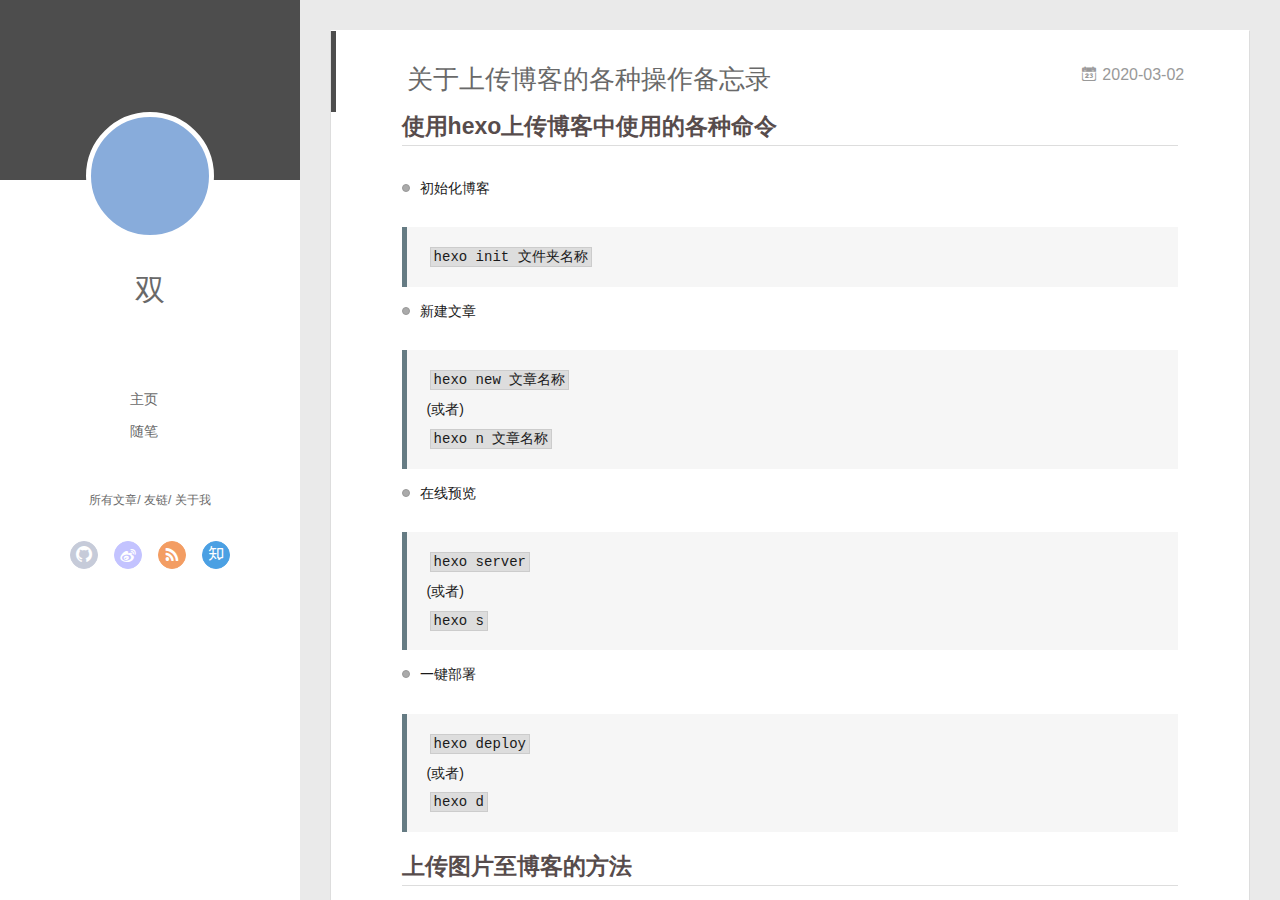
==== commit e32c24a3: "Site updated: 2020-03-02 20:01:30" ====
--- a/index.html
+++ b/index.html
@@ -6,17 +6,17 @@
   <meta name="renderer" content="webkit">
   <meta http-equiv="X-UA-Compatible" content="IE=edge" >
   <link rel="dns-prefetch" href="http://yoursite.com">
-  <title>Hexo</title>
+  <title>双的个人博客</title>
   <meta name="viewport" content="width=device-width, initial-scale=1, maximum-scale=1">
   <meta property="og:type" content="website">
-<meta property="og:title" content="Hexo">
+<meta property="og:title" content="双的个人博客">
 <meta property="og:url" content="http://yoursite.com/index.html">
-<meta property="og:site_name" content="Hexo">
+<meta property="og:site_name" content="双的个人博客">
 <meta property="og:locale" content="en_US">
-<meta property="article:author" content="John Doe">
+<meta property="article:author" content="双">
 <meta name="twitter:card" content="summary">
   
-    <link rel="alternative" href="/atom.xml" title="Hexo" type="application/atom+xml">
+    <link rel="alternative" href="/atom.xml" title="双的个人博客" type="application/atom+xml">
   
   
     <link rel="icon" href="/favicon.png">
@@ -46,7 +46,7 @@
 			<img src="" class="js-avatar">
 		</a>
 		<hgroup>
-		  <h1 class="header-author"><a href="/">John Doe</a></h1>
+		  <h1 class="header-author"><a href="/">双</a></h1>
 		</hgroup>
 		
 
@@ -104,7 +104,7 @@
 				<img src="" class="js-avatar">
 			</div>
 			<hgroup>
-			  <h1 class="header-author js-header-author">John Doe</h1>
+			  <h1 class="header-author js-header-author">双</h1>
 			</hgroup>
 			
 			
@@ -460,7 +460,7 @@
   <div class="outer">
     <div id="footer-info">
     	<div class="footer-left">
-    		&copy; 2020 John Doe
+    		&copy; 2020 双
     	</div>
       	<div class="footer-right">
       		<a href="http://hexo.io/" target="_blank">Hexo</a>  Theme <a href="https://github.com/litten/hexo-theme-yilia" target="_blank">Yilia</a> by Litten
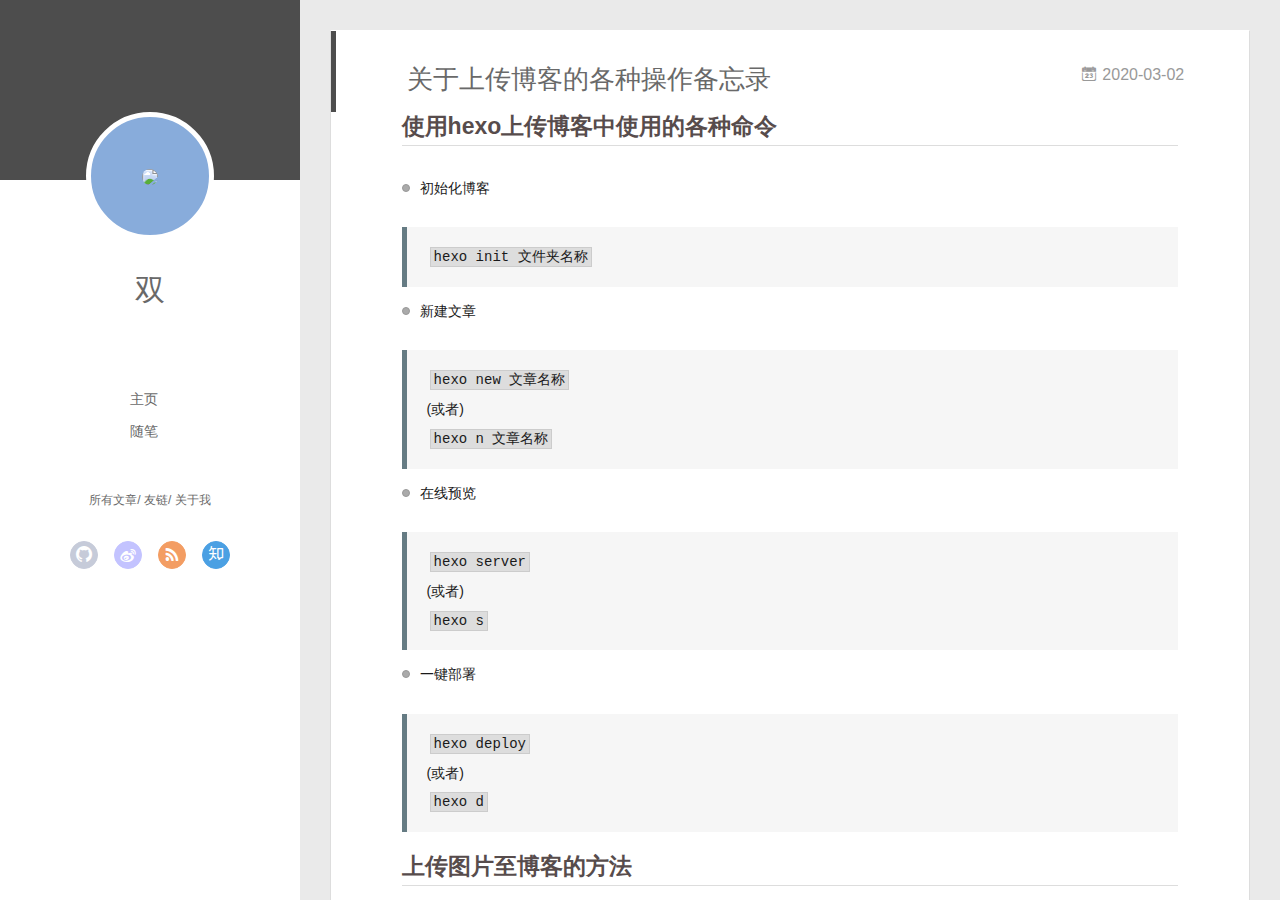
==== commit 77537744: "Site updated: 2020-03-02 20:10:55" ====
--- a/index.html
+++ b/index.html
@@ -43,7 +43,7 @@
 <div class="intrude-less">
 	<header id="header" class="inner">
 		<a href="/" class="profilepic">
-			<img src="" class="js-avatar">
+			<img src="/assets/avatar.png" class="js-avatar">
 		</a>
 		<hgroup>
 		  <h1 class="header-author"><a href="/">双</a></h1>
@@ -101,7 +101,7 @@
 	<div class="intrude-less">
 		<header id="header" class="inner">
 			<div class="profilepic">
-				<img src="" class="js-avatar">
+				<img src="/assets/avatar.png" class="js-avatar">
 			</div>
 			<hgroup>
 			  <h1 class="header-author js-header-author">双</h1>
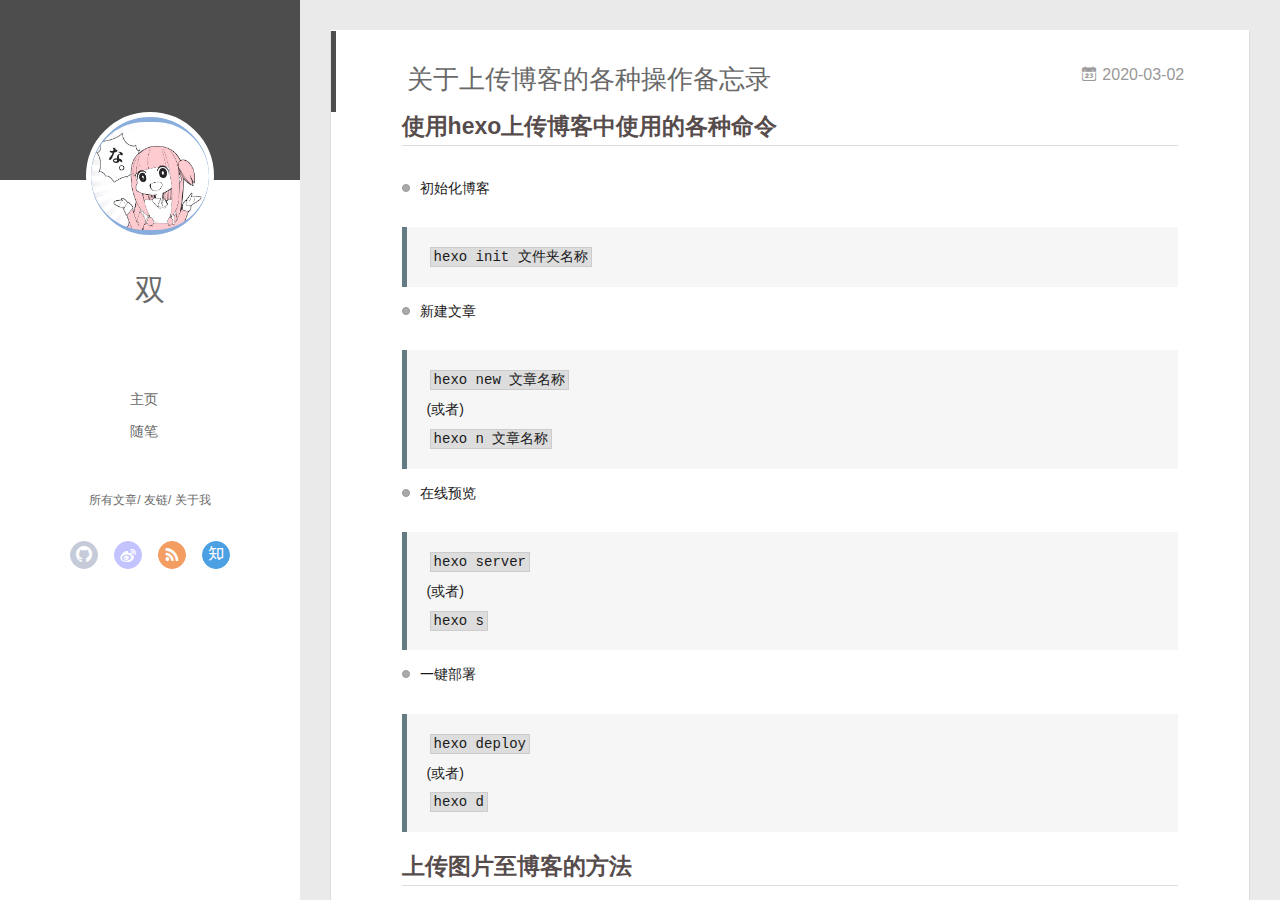
==== commit 58d76bed: "Site updated: 2020-03-02 20:12:38" ====
--- a/index.html
+++ b/index.html
@@ -544,11 +544,11 @@
           <ul class="article-tag-list" q-show="showTags">
              
               <li class="article-tag-list-item">
-                <a href="javascript:void(0)" class="js-tag color1">springboot mail</a>
+                <a href="javascript:void(0)" class="js-tag color5">blog</a>
               </li>
              
               <li class="article-tag-list-item">
-                <a href="javascript:void(0)" class="js-tag color5">blog</a>
+                <a href="javascript:void(0)" class="js-tag color1">springboot mail</a>
               </li>
             
             <div class="clearfix"></div>
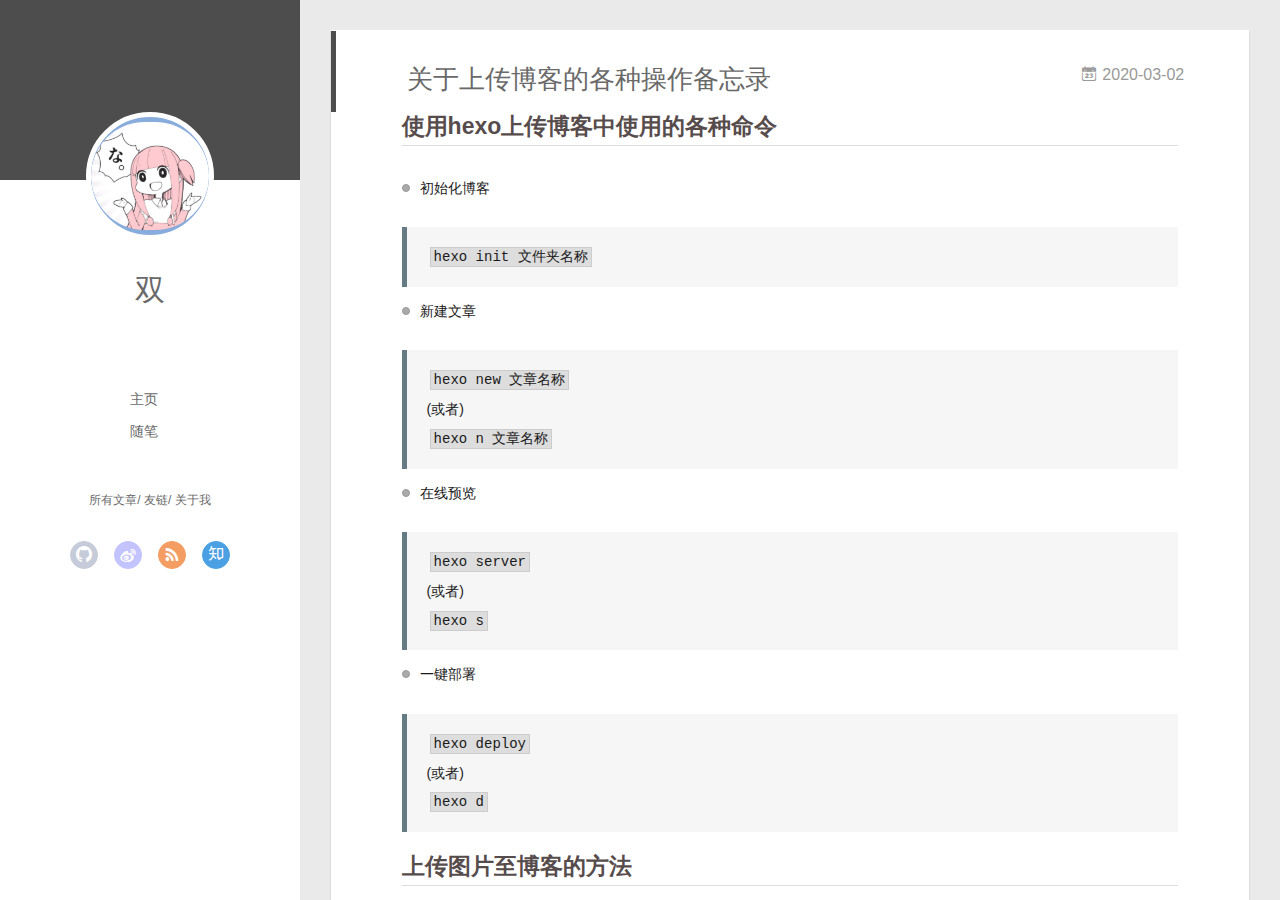
==== commit 91c9b286: "Site updated: 2020-03-02 20:39:34" ====
--- a/index.html
+++ b/index.html
@@ -25,7 +25,7 @@
   <style type="text/css">
   
     #container.show {
-      background: linear-gradient(200deg,#a0cfe4,#e8c37e);
+      background: linear-gradient(200deg,#ccc,#000);
     }
   </style>
   
@@ -544,11 +544,11 @@
           <ul class="article-tag-list" q-show="showTags">
              
               <li class="article-tag-list-item">
-                <a href="javascript:void(0)" class="js-tag color5">blog</a>
+                <a href="javascript:void(0)" class="js-tag color1">springboot mail</a>
               </li>
              
               <li class="article-tag-list-item">
-                <a href="javascript:void(0)" class="js-tag color1">springboot mail</a>
+                <a href="javascript:void(0)" class="js-tag color5">blog</a>
               </li>
             
             <div class="clearfix"></div>
